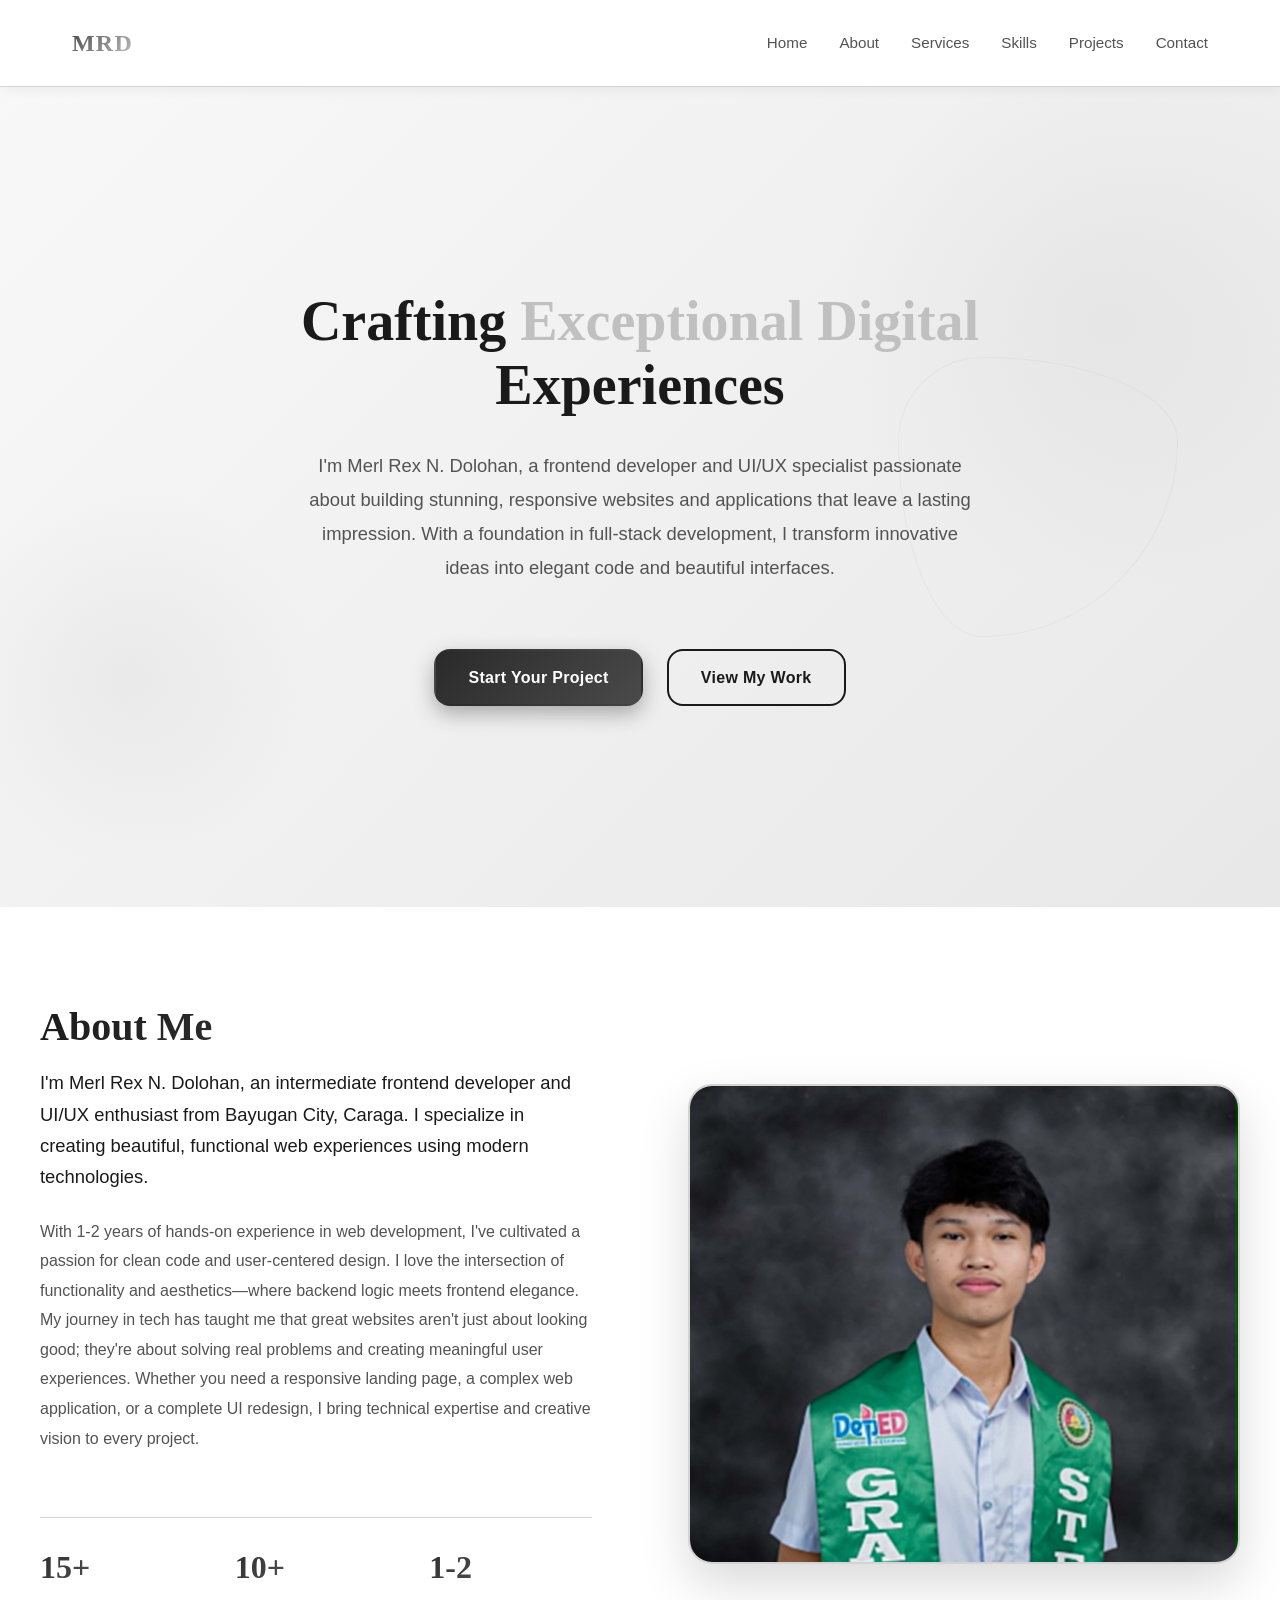
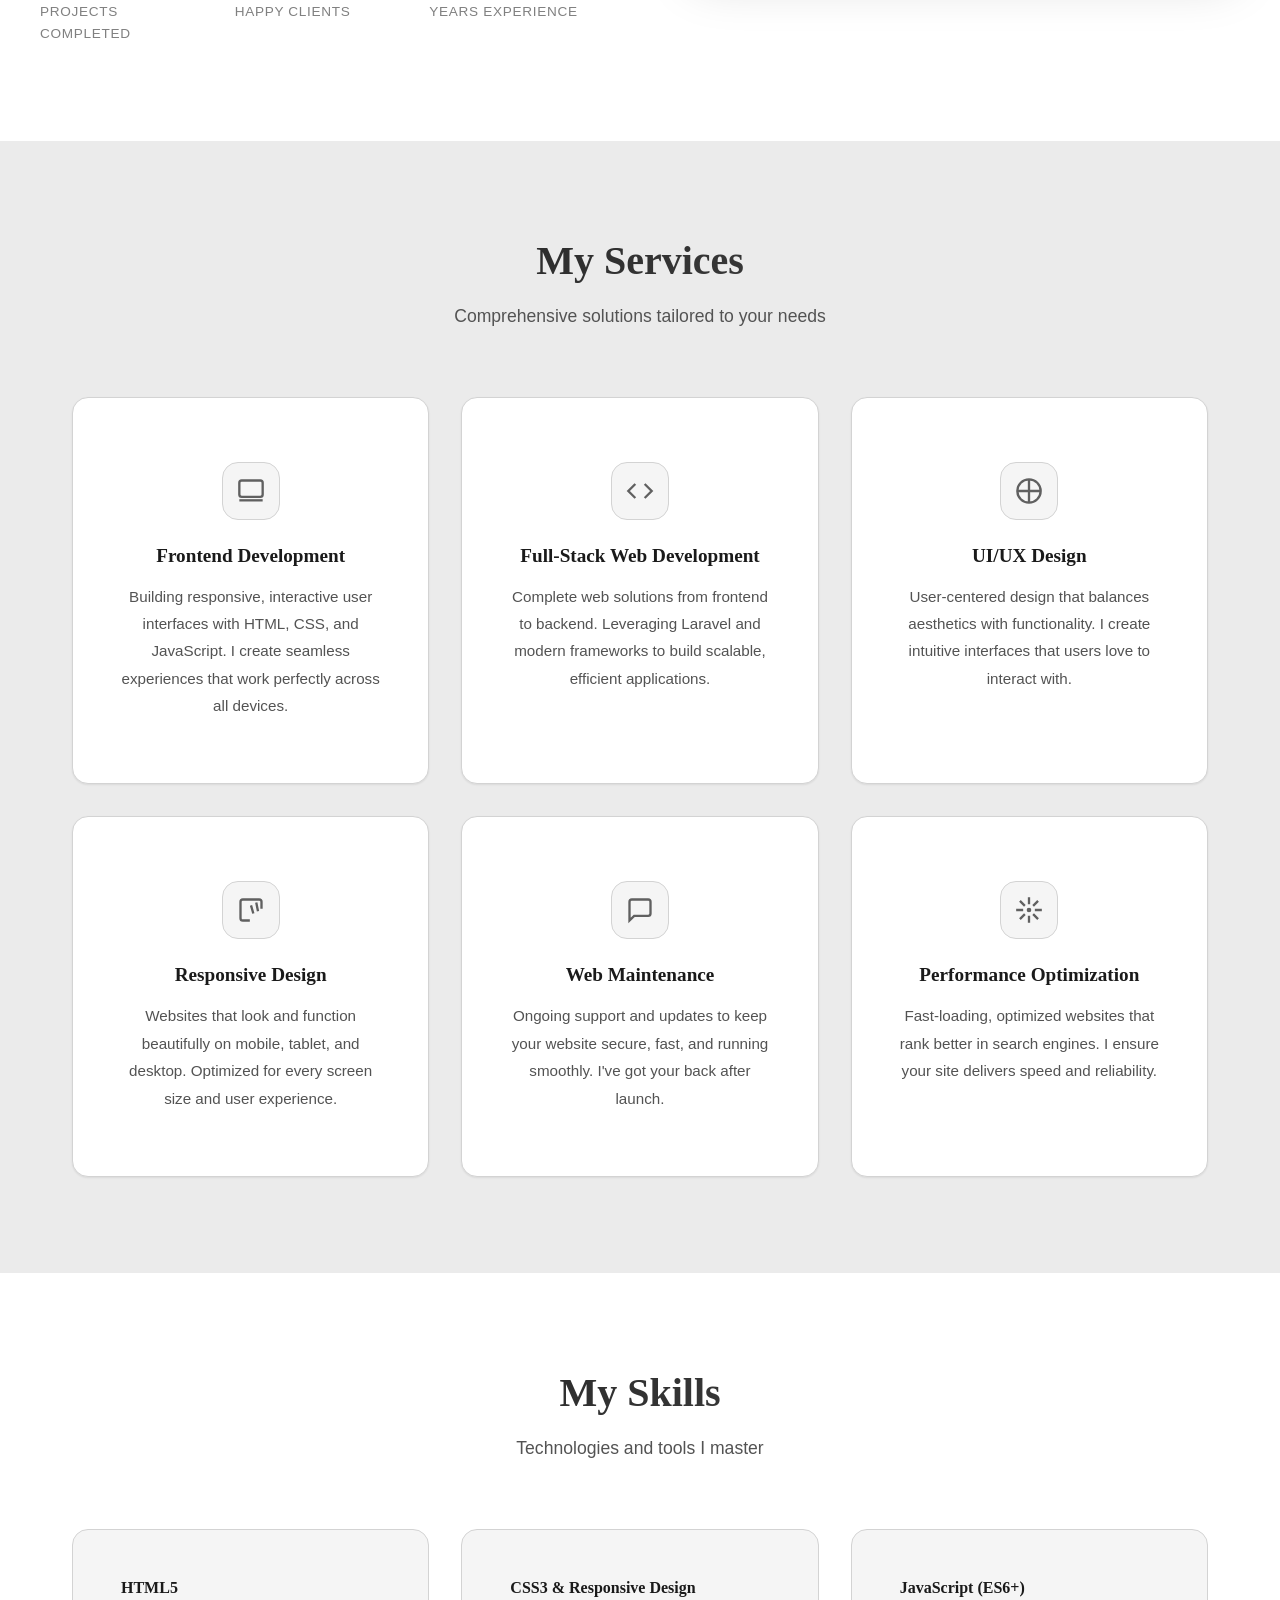
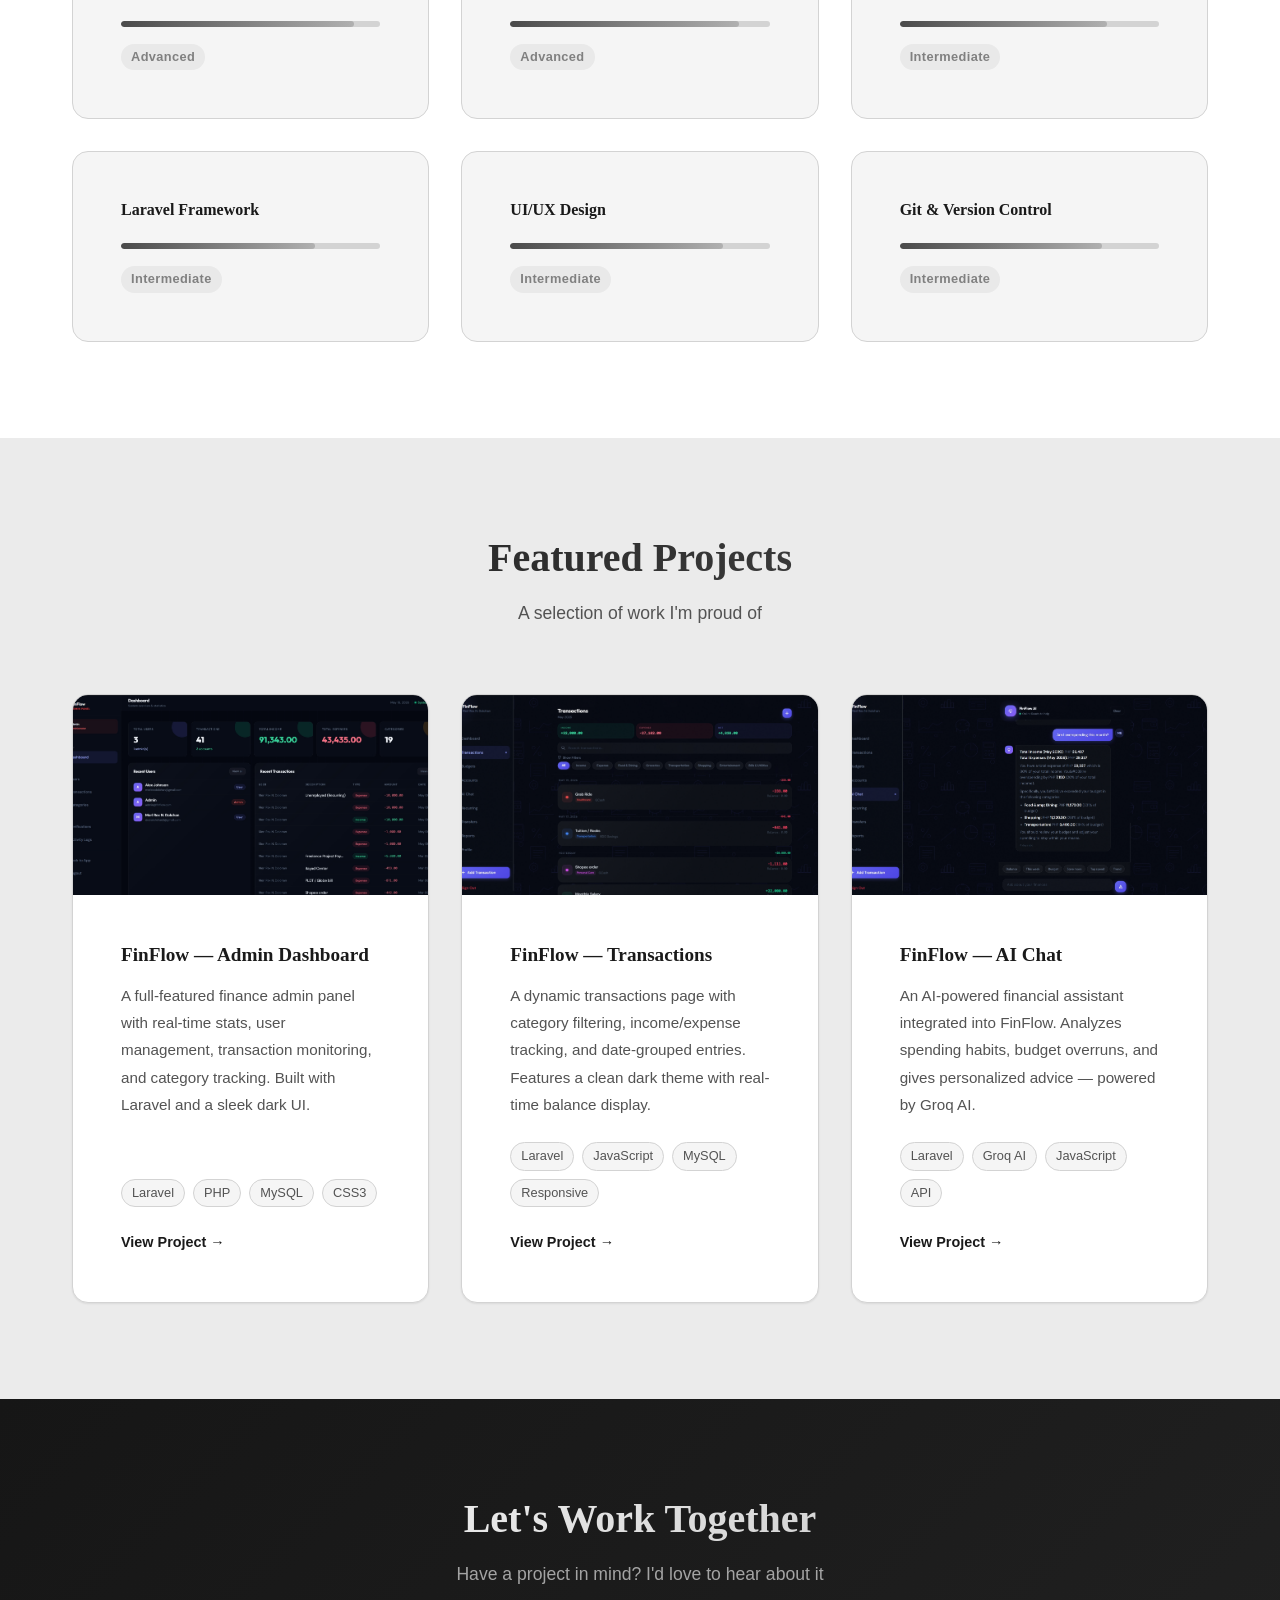
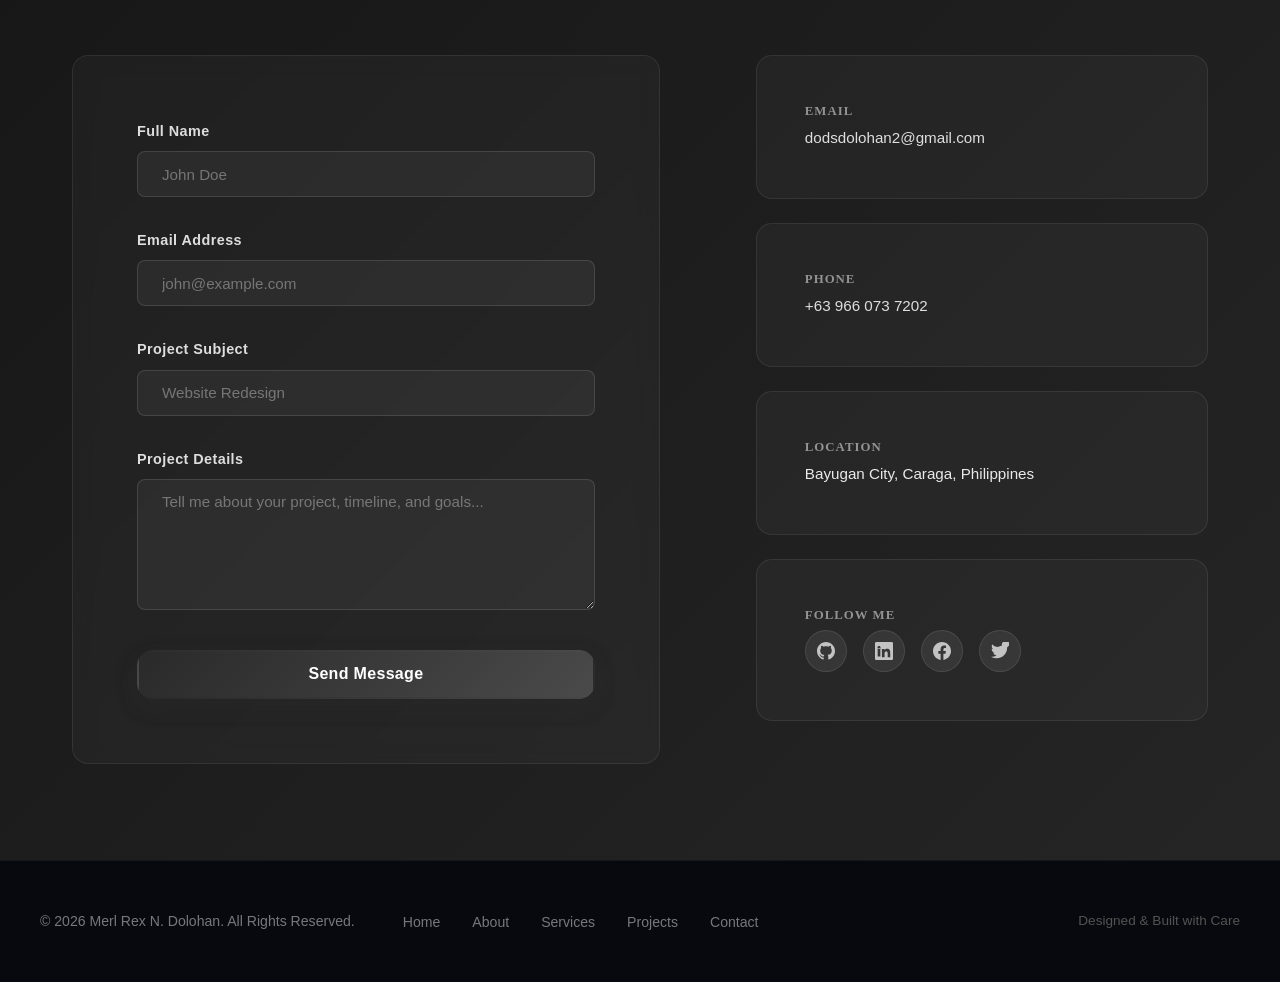
==== index.html @ 6f14b569 "Add files via upload" ====
<!DOCTYPE html>
<html lang="en">
<head>
    <meta charset="UTF-8">
    <meta name="viewport" content="width=device-width, initial-scale=1.0">
    <title>Merl Rex N. Dolohan | Frontend Developer & Web Specialist</title>
    <link rel="stylesheet" href="style.css">
</head>
<body>
    <!-- ========== HEADER / NAVIGATION ========== -->
    <header class="header">
        <nav class="navbar">
            <div class="nav-container">
                <div class="logo">
                    <span class="logo-mark">MRD</span>
                </div>
                <ul class="nav-links">
                    <li><a href="#home" class="nav-link">Home</a></li>
                    <li><a href="#about" class="nav-link">About</a></li>
                    <li><a href="#services" class="nav-link">Services</a></li>
                    <li><a href="#skills" class="nav-link">Skills</a></li>
                    <li><a href="#projects" class="nav-link">Projects</a></li>
                    <li><a href="#contact" class="nav-link">Contact</a></li>
                </ul>
            </div>
        </nav>
    </header>

    <main>
        <!-- ========== HERO SECTION ========== -->
        <section id="home" class="hero">
            <div class="hero-content">
                <h1 class="hero-title">
                    Crafting <span class="highlight">Exceptional Digital</span> Experiences
                </h1>
                <p class="hero-subtitle">
                    I'm Merl Rex N. Dolohan, a frontend developer and UI/UX specialist passionate about building stunning, responsive websites and applications that leave a lasting impression. With a foundation in full-stack development, I transform innovative ideas into elegant code and beautiful interfaces.
                </p>
                <div class="hero-actions">
                    <a href="#contact" class="btn btn-primary">Start Your Project</a>
                    <a href="#projects" class="btn btn-secondary">View My Work</a>
                </div>
            </div>
            <div class="hero-decoration"></div>
        </section>

        <!-- ========== ABOUT ME SECTION ========== -->
        <section id="about" class="about">
            <div class="about-container">
                <div class="about-text">
                    <h2 class="section-title">About Me</h2>
                    <p class="about-intro">
                        I'm Merl Rex N. Dolohan, an intermediate frontend developer and UI/UX enthusiast from Bayugan City, Caraga. I specialize in creating beautiful, functional web experiences using modern technologies.
                    </p>
                    <p class="about-description">
                        With 1-2 years of hands-on experience in web development, I've cultivated a passion for clean code and user-centered design. I love the intersection of functionality and aesthetics—where backend logic meets frontend elegance. My journey in tech has taught me that great websites aren't just about looking good; they're about solving real problems and creating meaningful user experiences. Whether you need a responsive landing page, a complex web application, or a complete UI redesign, I bring technical expertise and creative vision to every project.
                    </p>
                    <div class="about-highlights">
                        <div class="highlight-item">
                            <span class="highlight-number">15+</span>
                            <span class="highlight-label">Projects Completed</span>
                        </div>
                        <div class="highlight-item">
                            <span class="highlight-number">10+</span>
                            <span class="highlight-label">Happy Clients</span>
                        </div>
                        <div class="highlight-item">
                            <span class="highlight-number">1-2</span>
                            <span class="highlight-label">Years Experience</span>
                        </div>
                    </div>
                </div>
                <div class="about-image">
                    <img src="profile.jpg" alt="Merl Rex N. Dolohan - Frontend Developer" class="profile-photo" loading="lazy" decoding="async">
                </div>
            </div>
        </section>

        <!-- ========== SERVICES SECTION ========== -->
        <section id="services" class="services">
            <div class="section-container">
                <h2 class="section-title">My Services</h2>
                <p class="section-subtitle">Comprehensive solutions tailored to your needs</p>
                
                <div class="services-grid">
                    <article class="service-card">
                        <div class="service-icon">
                            <svg xmlns="http://www.w3.org/2000/svg" viewBox="0 0 24 24" fill="none" stroke="currentColor" stroke-width="2">
                                <rect x="2" y="3" width="20" height="14" rx="2" ry="2"></rect>
                                <line x1="2" y1="20" x2="22" y2="20"></line>
                            </svg>
                        </div>
                        <h3 class="service-title">Frontend Development</h3>
                        <p class="service-description">
                            Building responsive, interactive user interfaces with HTML, CSS, and JavaScript. I create seamless experiences that work perfectly across all devices.
                        </p>
                    </article>
                    <article class="service-card">
                        <div class="service-icon">
                            <svg xmlns="http://www.w3.org/2000/svg" viewBox="0 0 24 24" fill="none" stroke="currentColor" stroke-width="2">
                                <polyline points="16 18 22 12 16 6"></polyline>
                                <polyline points="8 6 2 12 8 18"></polyline>
                            </svg>
                        </div>
                        <h3 class="service-title">Full-Stack Web Development</h3>
                        <p class="service-description">
                            Complete web solutions from frontend to backend. Leveraging Laravel and modern frameworks to build scalable, efficient applications.
                        </p>
                    </article>
                    <article class="service-card">
                        <div class="service-icon">
                            <svg xmlns="http://www.w3.org/2000/svg" viewBox="0 0 24 24" fill="none" stroke="currentColor" stroke-width="2">
                                <path d="M12 2v20M2 12h20"></path>
                                <circle cx="12" cy="12" r="10"></circle>
                            </svg>
                        </div>
                        <h3 class="service-title">UI/UX Design</h3>
                        <p class="service-description">
                            User-centered design that balances aesthetics with functionality. I create intuitive interfaces that users love to interact with.
                        </p>
                    </article>
                    <article class="service-card">
                        <div class="service-icon">
                            <svg xmlns="http://www.w3.org/2000/svg" viewBox="0 0 24 24" fill="none" stroke="currentColor" stroke-width="2">
                                <path d="M11 21H5a2 2 0 0 1-2-2V5a2 2 0 0 1 2-2h14a2 2 0 0 1 2 2v6M18 13l-1.5-7.5M12 8l2 7"></path>
                            </svg>
                        </div>
                        <h3 class="service-title">Responsive Design</h3>
                        <p class="service-description">
                            Websites that look and function beautifully on mobile, tablet, and desktop. Optimized for every screen size and user experience.
                        </p>
                    </article>
                    <article class="service-card">
                        <div class="service-icon">
                            <svg xmlns="http://www.w3.org/2000/svg" viewBox="0 0 24 24" fill="none" stroke="currentColor" stroke-width="2">
                                <path d="M21 15a2 2 0 0 1-2 2H7l-4 4V5a2 2 0 0 1 2-2h14a2 2 0 0 1 2 2z"></path>
                            </svg>
                        </div>
                        <h3 class="service-title">Web Maintenance</h3>
                        <p class="service-description">
                            Ongoing support and updates to keep your website secure, fast, and running smoothly. I've got your back after launch.
                        </p>
                    </article>
                    <article class="service-card">
                        <div class="service-icon">
                            <svg xmlns="http://www.w3.org/2000/svg" viewBox="0 0 24 24" fill="none" stroke="currentColor" stroke-width="2">
                                <circle cx="12" cy="12" r="1"></circle>
                                <path d="M12 1v6M12 17v6M4.22 4.22l4.24 4.24M15.54 15.54l4.24 4.24M1 12h6M17 12h6M4.22 19.78l4.24-4.24M15.54 8.46l4.24-4.24"></path>
                            </svg>
                        </div>
                        <h3 class="service-title">Performance Optimization</h3>
                        <p class="service-description">
                            Fast-loading, optimized websites that rank better in search engines. I ensure your site delivers speed and reliability.
                        </p>
                    </article>
                </div>
            </div>
        </section>

        <!-- ========== SKILLS SECTION ========== -->
        <section id="skills" class="skills">
            <div class="section-container">
                <h2 class="section-title">My Skills</h2>
                <p class="section-subtitle">Technologies and tools I master</p>
                
                <div class="skills-grid">
                    <div class="skill-item">
                        <h3 class="skill-name">HTML5</h3>
                        <div class="skill-bar"><div class="skill-progress" style="width: 90%;"></div></div>
                        <span class="skill-level">Advanced</span>
                    </div>
                    <div class="skill-item">
                        <h3 class="skill-name">CSS3 & Responsive Design</h3>
                        <div class="skill-bar"><div class="skill-progress" style="width: 88%;"></div></div>
                        <span class="skill-level">Advanced</span>
                    </div>
                    <div class="skill-item">
                        <h3 class="skill-name">JavaScript (ES6+)</h3>
                        <div class="skill-bar"><div class="skill-progress" style="width: 80%;"></div></div>
                        <span class="skill-level">Intermediate</span>
                    </div>
                    <div class="skill-item">
                        <h3 class="skill-name">Laravel Framework</h3>
                        <div class="skill-bar"><div class="skill-progress" style="width: 75%;"></div></div>
                        <span class="skill-level">Intermediate</span>
                    </div>
                    <div class="skill-item">
                        <h3 class="skill-name">UI/UX Design</h3>
                        <div class="skill-bar"><div class="skill-progress" style="width: 82%;"></div></div>
                        <span class="skill-level">Intermediate</span>
                    </div>
                    <div class="skill-item">
                        <h3 class="skill-name">Git & Version Control</h3>
                        <div class="skill-bar"><div class="skill-progress" style="width: 78%;"></div></div>
                        <span class="skill-level">Intermediate</span>
                    </div>
                </div>
            </div>
        </section>

        <!-- ========== PROJECTS SECTION ========== -->
        <section id="projects" class="projects">
            <div class="section-container">
                <h2 class="section-title">Featured Projects</h2>
                <p class="section-subtitle">A selection of work I'm proud of</p>
                
                <div class="projects-grid">
                    <!-- Project 1 - FinFlow Admin Dashboard -->
                    <article class="project-card">
                        <div class="project-image">
                            <img src="admin.png" alt="FinFlow Admin Dashboard" class="project-screenshot">
                        </div>
                        <div class="project-content">
                            <h3 class="project-title">FinFlow — Admin Dashboard</h3>
                            <p class="project-description">
                                A full-featured finance admin panel with real-time stats, user management, transaction monitoring, and category tracking. Built with Laravel and a sleek dark UI.
                            </p>
                            <div class="project-tags">
                                <span class="project-tag">Laravel</span>
                                <span class="project-tag">PHP</span>
                                <span class="project-tag">MySQL</span>
                                <span class="project-tag">CSS3</span>
                            </div>
                            <a href="#" class="project-link">View Project →</a>
                        </div>
                    </article>

                    <!-- Project 2 - FinFlow Transactions -->
                    <article class="project-card">
                        <div class="project-image">
                            <img src="transaction.png" alt="FinFlow Transactions" class="project-screenshot">
                        </div>
                        <div class="project-content">
                            <h3 class="project-title">FinFlow — Transactions</h3>
                            <p class="project-description">
                                A dynamic transactions page with category filtering, income/expense tracking, and date-grouped entries. Features a clean dark theme with real-time balance display.
                            </p>
                            <div class="project-tags">
                                <span class="project-tag">Laravel</span>
                                <span class="project-tag">JavaScript</span>
                                <span class="project-tag">MySQL</span>
                                <span class="project-tag">Responsive</span>
                            </div>
                            <a href="#" class="project-link">View Project →</a>
                        </div>
                    </article>

                    <!-- Project 3 - FinFlow AI Chat -->
                    <article class="project-card">
                        <div class="project-image">
                            <img src="ai_chat.png" alt="FinFlow AI Chat" class="project-screenshot">
                        </div>
                        <div class="project-content">
                            <h3 class="project-title">FinFlow — AI Chat</h3>
                            <p class="project-description">
                                An AI-powered financial assistant integrated into FinFlow. Analyzes spending habits, budget overruns, and gives personalized advice — powered by Groq AI.
                            </p>
                            <div class="project-tags">
                                <span class="project-tag">Laravel</span>
                                <span class="project-tag">Groq AI</span>
                                <span class="project-tag">JavaScript</span>
                                <span class="project-tag">API</span>
                            </div>
                            <a href="#" class="project-link">View Project →</a>
                        </div>
                    </article>
                </div>
            </div>
        </section>

        <!-- ========== CONTACT SECTION ========== -->
        <section id="contact" class="contact">
            <div class="section-container">
                <h2 class="section-title">Let's Work Together</h2>
                <p class="section-subtitle">Have a project in mind? I'd love to hear about it</p>
                
                <div class="contact-content">
                    <div class="contact-form-wrapper">
                        <form class="contact-form" action="https://formspree.io/f/xlgzlvkr" method="POST">
                            <div class="form-group">
                                <label for="name" class="form-label">Full Name</label>
                                <input type="text" id="name" name="name" class="form-input" placeholder="John Doe" required>
                            </div>
                            <div class="form-group">
                                <label for="email" class="form-label">Email Address</label>
                                <input type="email" id="email" name="email" class="form-input" placeholder="john@example.com" required>
                            </div>
                            <div class="form-group">
                                <label for="subject" class="form-label">Project Subject</label>
                                <input type="text" id="subject" name="subject" class="form-input" placeholder="Website Redesign" required>
                            </div>
                            <div class="form-group">
                                <label for="message" class="form-label">Project Details</label>
                                <textarea id="message" name="message" class="form-textarea" rows="6" placeholder="Tell me about your project, timeline, and goals..." required></textarea>
                            </div>
                            <button type="submit" class="btn btn-primary btn-full">Send Message</button>
                        </form>
                    </div>

                    <div class="contact-info">
                        <div class="info-block">
                            <h3 class="info-title">Email</h3>
                            <p class="info-content"><a href="mailto:dodsdolohan2@gmail.com">dodsdolohan2@gmail.com</a></p>
                        </div>
                        <div class="info-block">
                            <h3 class="info-title">Phone</h3>
                            <p class="info-content"><a href="tel:+639660737202">+63 966 073 7202</a></p>
                        </div>
                        <div class="info-block">
                            <h3 class="info-title">Location</h3>
                            <p class="info-content">Bayugan City, Caraga, Philippines</p>
                        </div>
                        <div class="info-block social-links">
                            <h3 class="info-title">Follow Me</h3>
                            <div class="social-icons">
                                <a href="https://github.com/dods112" class="social-icon" aria-label="GitHub" target="_blank">
                                    <svg xmlns="http://www.w3.org/2000/svg" viewBox="0 0 24 24" fill="currentColor">
                                        <path d="M12 0c-6.626 0-12 5.373-12 12 0 5.302 3.438 9.8 8.207 11.387.599.111.793-.261.793-.577v-2.234c-3.338.726-4.033-1.416-4.033-1.416-.546-1.387-1.333-1.756-1.333-1.756-1.089-.745.083-.729.083-.729 1.205.084 1.839 1.237 1.839 1.237 1.07 1.834 2.807 1.304 3.492.997.107-.775.418-1.305.762-1.604-2.665-.305-5.467-1.334-5.467-5.931 0-1.311.469-2.381 1.236-3.221-.124-.303-.535-1.524.117-3.176 0 0 1.008-.322 3.301 1.23.957-.266 1.983-.399 3.003-.404 1.02.005 2.047.138 3.006.404 2.291-1.552 3.297-1.23 3.297-1.23.653 1.653.242 2.874.118 3.176.77.84 1.235 1.911 1.235 3.221 0 4.609-2.807 5.624-5.479 5.921.43.372.823 1.102.823 2.222v3.293c0 .319.192.694.801.576 4.765-1.589 8.199-6.086 8.199-11.386 0-6.627-5.373-12-12-12z"/>
                                    </svg>
                                </a>
                                <a href="https://www.linkedin.com/in/dods-dolohan2-972303411/" class="social-icon" aria-label="LinkedIn" target="_blank">
                                    <svg xmlns="http://www.w3.org/2000/svg" viewBox="0 0 24 24" fill="currentColor">
                                        <path d="M20.447 20.452h-3.554v-5.569c0-1.328-.475-2.236-1.986-2.236-1.081 0-1.722.722-2.004 1.418-.103.249-.129.597-.129.946v5.441h-3.554v-11h3.414v1.561h.046c.477-.9 1.637-1.85 3.37-1.85 3.601 0 4.267 2.37 4.267 5.455v6.286zM5.337 9.433c-1.144 0-2.063-.931-2.063-2.065 0-1.138.92-2.063 2.063-2.063 1.14 0 2.064.925 2.064 2.063 0 1.134-.924 2.065-2.064 2.065zm1.782 10.019H3.555V8.455h3.564v11zM22.225 0H1.771C.792 0 0 .774 0 1.729v20.542C0 23.227.792 24 1.771 24h20.451C23.2 24 24 23.227 24 22.271V1.729C24 .774 23.2 0 22.225 0z"/>
                                    </svg>
                                </a>
                                <a href="https://www.facebook.com/rexdoss.31" class="social-icon" aria-label="Facebook" target="_blank">
                                    <svg xmlns="http://www.w3.org/2000/svg" viewBox="0 0 24 24" fill="currentColor">
                                        <path d="M24 12.073c0-6.627-5.373-12-12-12s-12 5.373-12 12c0 5.99 4.388 10.954 10.125 11.854v-8.385H7.078v-3.47h3.047V9.43c0-3.007 1.792-4.669 4.533-4.669 1.312 0 2.686.235 2.686.235v2.953H15.83c-1.491 0-1.956.925-1.956 1.874v2.25h3.328l-.532 3.47h-2.796v8.385C19.612 23.027 24 18.062 24 12.073z"/>
                                    </svg>
                                </a>
                                <a href="https://x.com/dusss__" class="social-icon" aria-label="Twitter" target="_blank">
                                    <svg xmlns="http://www.w3.org/2000/svg" viewBox="0 0 24 24" fill="currentColor">
                                        <path d="M23.953 4.57a10 10 0 002.856-3.515 10 10 0 01-2.836.775 4.958 4.958 0 002.165-2.724c-.951.555-2.005.959-3.127 1.184a4.92 4.92 0 00-8.384 4.482C7.69 8.095 4.067 6.13 1.64 3.162a4.822 4.822 0 00-.666 2.475c0 1.71.87 3.213 2.188 4.096a4.904 4.904 0 01-2.228-.616v.06a4.923 4.923 0 003.946 4.827 4.996 4.996 0 01-2.212.085 4.936 4.936 0 004.604 3.417 9.867 9.867 0 01-6.102 2.105c-.39 0-.779-.023-1.17-.067a13.995 13.995 0 007.557 2.209c9.053 0 13.998-7.496 13.998-13.985 0-.21 0-.42-.015-.63A9.935 9.935 0 0024 4.59z"/>
                                    </svg>
                                </a>
                            </div>
                        </div>
                    </div>
                </div>
            </div>
        </section>
    </main>

    <!-- ========== FOOTER ========== -->
    <footer class="footer">
        <div class="footer-container">
            <div class="footer-content">
                <p class="copyright">© 2026 Merl Rex N. Dolohan. All Rights Reserved.</p>
                <nav class="footer-nav">
                    <ul class="footer-links">
                        <li><a href="#home">Home</a></li>
                        <li><a href="#about">About</a></li>
                        <li><a href="#services">Services</a></li>
                        <li><a href="#projects">Projects</a></li>
                        <li><a href="#contact">Contact</a></li>
                    </ul>
                </nav>
            </div>
            <div class="footer-credit">
                <p>Designed & Built with Care</p>
            </div>
        </div>
    </footer>
</body>
</html>
---- style.css ----
/* ========================================
   FREELANCER PORTFOLIO - PROFESSIONAL DESIGN
   A premium, elegant portfolio website
   ======================================== */

/* ========== CSS VARIABLES - Design System ========== */
:root {
    --primary-dark: #0a0e27;
    --primary-light: #ffffff;
    --secondary-color: #e8e8e8;
    --accent-color: #c0c0c0;
    --accent-warm: #a9a9a9;
    --text-primary: #1a1a1a;
    --text-secondary: #535353;
    --text-muted: #808080;
    --border-color: #d3d3d3;
    --bg-light: #f5f5f5;
    --bg-lighter: #ebebeb;
    --surface: #ffffff;
    --shadow-sm: 0 1px 2px rgba(0,0,0,0.08);
    --shadow-md: 0 4px 12px rgba(0,0,0,0.1);
    --shadow-lg: 0 10px 30px rgba(0,0,0,0.13);
    --shadow-xl: 0 20px 50px rgba(0,0,0,0.18);

    --font-display: 'Georgia', serif;
    --font-body: -apple-system, BlinkMacSystemFont, 'Segoe UI', Roboto, 'Helvetica Neue', Arial, sans-serif;

    --spacing-xs: 0.5rem;
    --spacing-sm: 1rem;
    --spacing-md: 1.5rem;
    --spacing-lg: 2rem;
    --spacing-xl: 3rem;
    --spacing-2xl: 4rem;
    --spacing-3xl: 6rem;

    --transition-fast: 200ms ease-out;
    --transition-base: 300ms ease-out;
    --transition-slow: 500ms ease-out;

    --radius-sm: 0.375rem;
    --radius-md: 0.5rem;
    --radius-lg: 1rem;
    --radius-xl: 1.5rem;
}

/* ========== RESET & BASE ========== */
* {
    margin: 0;
    padding: 0;
    box-sizing: border-box;
}

html {
    scroll-behavior: smooth;
    scroll-padding-top: 80px;
}

body {
    font-family: var(--font-body);
    color: var(--text-primary);
    background-color: var(--primary-light);
    line-height: 1.6;
    font-size: 16px;
    overflow-x: hidden;
}

/* ========== TYPOGRAPHY ========== */
h1, h2, h3, h4, h5, h6 {
    font-family: var(--font-display);
    font-weight: 700;
    line-height: 1.2;
    color: var(--text-primary);
}

.section-title {
    font-size: 2.5rem;
    font-weight: 700;
    margin-bottom: var(--spacing-sm);
    background: linear-gradient(135deg, #1a1a1a 0%, #4a4a4a 100%);
    -webkit-background-clip: text;
    -webkit-text-fill-color: transparent;
    background-clip: text;
    /* FIX: center alignment */
    text-align: center;
}

.section-subtitle {
    font-size: 1.1rem;
    color: var(--text-secondary);
    margin-bottom: var(--spacing-2xl);
    max-width: 600px;
    /* FIX: center subtitle under title */
    text-align: center;
    margin-left: auto;
    margin-right: auto;
}

p {
    color: var(--text-secondary);
    line-height: 1.8;
}

a {
    color: var(--secondary-color);
    text-decoration: none;
    transition: color var(--transition-fast);
}

a:hover {
    color: var(--accent-color);
}

/* ========== UTILITIES ========== */
.section-container {
    max-width: 1200px;
    margin: 0 auto;
    padding: 0 var(--spacing-lg);
}

.highlight {
    color: #c0c0c0;
    font-weight: 700;
}

/* ========== BUTTONS ========== */
.btn {
    display: inline-block;
    padding: 0.85rem var(--spacing-lg);
    border-radius: var(--radius-lg);
    font-weight: 600;
    font-size: 1rem;
    border: 2px solid transparent;
    cursor: pointer;
    transition: all var(--transition-base);
    text-align: center;
    letter-spacing: 0.02em;
}

.btn-primary {
    background: linear-gradient(135deg, #2a2a2a, #4a4a4a);
    color: white;
    box-shadow: 0 8px 20px rgba(42,42,42,0.35);
}

.btn-primary:hover {
    transform: translateY(-3px);
    box-shadow: 0 14px 32px rgba(42,42,42,0.45);
    background: linear-gradient(135deg, #1a1a1a, #3a3a3a);
    color: white;
}

.btn-secondary {
    background: transparent;
    color: var(--text-primary);
    border-color: var(--text-primary);
}

.btn-secondary:hover {
    background: var(--text-primary);
    color: white;
    border-color: var(--text-primary);
}

.btn-full {
    width: 100%;
}

/* ========== HEADER & NAVIGATION ========== */
.header {
    position: sticky;
    top: 0;
    z-index: 1000;
    background: rgba(255,255,255,0.96);
    backdrop-filter: blur(12px);
    -webkit-backdrop-filter: blur(12px);
    border-bottom: 1px solid var(--border-color);
    box-shadow: 0 2px 12px rgba(0,0,0,0.06);
}

.navbar {
    padding: var(--spacing-md) 0;
}

.nav-container {
    max-width: 1200px;
    margin: 0 auto;
    padding: 0 var(--spacing-lg);
    display: flex;
    justify-content: space-between;
    align-items: center;
}

.logo {
    font-size: 1.5rem;
    font-weight: 700;
    color: var(--text-primary);
}

.logo-mark {
    background: linear-gradient(135deg, #4a4a4a, #c0c0c0);
    -webkit-background-clip: text;
    -webkit-text-fill-color: transparent;
    background-clip: text;
    font-family: var(--font-display);
    letter-spacing: 0.05em;
}

.nav-links {
    display: flex;
    gap: var(--spacing-lg);
    list-style: none;
}

.nav-link {
    color: var(--text-secondary);
    font-weight: 500;
    font-size: 0.95rem;
    position: relative;
    transition: color var(--transition-fast);
    padding-bottom: 2px;
}

.nav-link::after {
    content: '';
    position: absolute;
    bottom: -2px;
    left: 0;
    width: 0;
    height: 2px;
    background: linear-gradient(90deg, #4a4a4a, #c0c0c0);
    transition: width var(--transition-base);
    border-radius: 2px;
}

.nav-link:hover {
    color: var(--text-primary);
}

.nav-link:hover::after {
    width: 100%;
}

/* ========== HERO SECTION ========== */
.hero {
    position: relative;
    min-height: calc(100vh - 80px);
    display: flex;
    align-items: center;
    justify-content: center;
    padding: var(--spacing-3xl) var(--spacing-lg);
    background: linear-gradient(135deg, #f8f8f8 0%, #e8e8e8 100%);
    overflow: hidden;
}

.hero::before {
    content: '';
    position: absolute;
    top: -5%;
    right: -8%;
    width: 550px;
    height: 550px;
    background: radial-gradient(circle, rgba(192,192,192,0.18) 0%, transparent 70%);
    border-radius: 50%;
    animation: float 7s ease-in-out infinite;
}

.hero::after {
    content: '';
    position: absolute;
    bottom: 5%;
    left: -5%;
    width: 380px;
    height: 380px;
    background: radial-gradient(circle, rgba(169,169,169,0.12) 0%, transparent 70%);
    border-radius: 50%;
    animation: float 9s ease-in-out infinite reverse;
}

@keyframes float {
    0%, 100% { transform: translateY(0px); }
    50% { transform: translateY(28px); }
}

.hero-content {
    position: relative;
    z-index: 10;
    max-width: 760px;
    text-align: center;
    animation: slideUp 0.9s ease-out forwards;
}

@keyframes slideUp {
    from { opacity: 0; transform: translateY(28px); }
    to   { opacity: 1; transform: translateY(0); }
}

.hero-title {
    font-size: 3.5rem;
    font-weight: 700;
    margin-bottom: var(--spacing-lg);
    line-height: 1.15;
    color: var(--text-primary);
}

.hero-subtitle {
    font-size: 1.15rem;
    color: var(--text-secondary);
    margin-bottom: var(--spacing-2xl);
    line-height: 1.85;
    max-width: 680px;
    margin-left: auto;
    margin-right: auto;
}

.hero-actions {
    display: flex;
    gap: var(--spacing-md);
    justify-content: center;
    flex-wrap: wrap;
}

.hero-decoration {
    position: absolute;
    width: 280px;
    height: 280px;
    top: 50%;
    right: 8%;
    transform: translateY(-50%);
    border: 1.5px solid rgba(192,192,192,0.2);
    border-radius: 30% 70% 70% 30% / 30% 30% 70% 70%;
    animation: morph 9s ease-in-out infinite;
    pointer-events: none;
}

@keyframes morph {
    0%, 100% { border-radius: 30% 70% 70% 30% / 30% 30% 70% 70%; }
    50%       { border-radius: 70% 30% 30% 70% / 70% 70% 30% 30%; }
}

/* ========== ABOUT SECTION ========== */
.about {
    padding: var(--spacing-3xl) var(--spacing-lg);
    background: var(--primary-light);
}

.about-container {
    max-width: 1200px;
    margin: 0 auto;
    display: grid;
    grid-template-columns: 1fr 1fr;
    gap: var(--spacing-3xl);
    align-items: center;
}

/* FIX: about section title stays left-aligned */
.about-text .section-title,
.about-text .section-subtitle {
    text-align: left;
    margin-left: 0;
    margin-right: 0;
}

.about-intro {
    font-size: 1.15rem;
    color: var(--text-primary);
    font-weight: 500;
    margin-bottom: var(--spacing-md);
    line-height: 1.7;
}

.about-description {
    margin-bottom: var(--spacing-2xl);
    color: var(--text-secondary);
    line-height: 1.85;
}

.about-highlights {
    display: grid;
    grid-template-columns: repeat(3, 1fr);
    gap: var(--spacing-lg);
    padding-top: var(--spacing-md);
    border-top: 1px solid var(--border-color);
}

.highlight-item {
    display: flex;
    flex-direction: column;
    gap: var(--spacing-xs);
}

.highlight-number {
    font-size: 2rem;
    font-weight: 700;
    background: linear-gradient(135deg, #2a2a2a, #808080);
    -webkit-background-clip: text;
    -webkit-text-fill-color: transparent;
    background-clip: text;
    font-family: var(--font-display);
}

.highlight-label {
    font-size: 0.85rem;
    color: var(--text-muted);
    font-weight: 500;
    text-transform: uppercase;
    letter-spacing: 0.05em;
}

/* FIX: about image — use fixed height with overflow hidden for clean crop */
.about-image {
    position: relative;
    height: 480px;
    border-radius: var(--radius-xl);
    overflow: hidden;
    box-shadow: 0 20px 50px rgba(0,0,0,0.15);
    border: 2px solid var(--border-color);
}

.profile-photo {
    width: 100%;
    height: 100%;
    object-fit: cover;
    object-position: center top;
    display: block;
    transition: transform 0.5s ease;
}

.about-image:hover .profile-photo {
    transform: scale(1.04);
}

/* ========== SERVICES SECTION ========== */
.services {
    padding: var(--spacing-3xl) var(--spacing-lg);
    background: var(--bg-lighter);
}

.services-grid {
    display: grid;
    grid-template-columns: repeat(auto-fit, minmax(300px, 1fr));
    gap: var(--spacing-lg);
    margin-top: var(--spacing-sm);
}

.service-card {
    background: var(--surface);
    padding: var(--spacing-2xl) var(--spacing-xl);
    border-radius: var(--radius-lg);
    border: 1px solid var(--border-color);
    transition: all var(--transition-base);
    text-align: center;
    box-shadow: var(--shadow-sm);
    position: relative;
    overflow: hidden;
}

.service-card::before {
    content: '';
    position: absolute;
    top: 0; left: 0; right: 0;
    height: 3px;
    background: linear-gradient(90deg, #2a2a2a, #c0c0c0);
    transform: scaleX(0);
    transform-origin: left;
    transition: transform var(--transition-base);
}

.service-card:hover {
    transform: translateY(-6px);
    box-shadow: var(--shadow-lg);
    border-color: #c0c0c0;
}

.service-card:hover::before {
    transform: scaleX(1);
}

.service-icon {
    width: 58px;
    height: 58px;
    background: var(--bg-light);
    border-radius: var(--radius-lg);
    display: flex;
    align-items: center;
    justify-content: center;
    margin: 0 auto var(--spacing-md);
    color: #606060;
    border: 1px solid var(--border-color);
    transition: all var(--transition-base);
}

.service-card:hover .service-icon {
    background: var(--text-primary);
    color: white;
    border-color: var(--text-primary);
    transform: scale(1.08);
}

.service-icon svg {
    width: 28px;
    height: 28px;
}

.service-title {
    font-size: 1.2rem;
    margin-bottom: var(--spacing-sm);
    color: var(--text-primary);
}

.service-description {
    color: var(--text-secondary);
    line-height: 1.8;
    font-size: 0.95rem;
}

/* ========== SKILLS SECTION ========== */
.skills {
    padding: var(--spacing-3xl) var(--spacing-lg);
    background: var(--primary-light);
}

.skills-grid {
    display: grid;
    grid-template-columns: repeat(auto-fit, minmax(280px, 1fr));
    gap: var(--spacing-lg);
}

.skill-item {
    background: var(--bg-light);
    padding: var(--spacing-xl);
    border-radius: var(--radius-lg);
    border: 1px solid var(--border-color);
    transition: all var(--transition-base);
}

.skill-item:hover {
    border-color: #b0b0b0;
    box-shadow: var(--shadow-md);
    transform: translateY(-3px);
    background: white;
}

.skill-name {
    font-size: 1rem;
    margin-bottom: var(--spacing-md);
    font-weight: 600;
    color: var(--text-primary);
    display: flex;
    justify-content: space-between;
    align-items: center;
}

.skill-bar {
    width: 100%;
    height: 6px;
    background: var(--border-color);
    border-radius: 10px;
    overflow: hidden;
    margin-bottom: var(--spacing-sm);
}

.skill-progress {
    height: 100%;
    background: linear-gradient(90deg, #4a4a4a, #b0b0b0);
    border-radius: 10px;
    animation: expandWidth 1.2s cubic-bezier(0.34, 1.56, 0.64, 1) forwards;
}

@keyframes expandWidth {
    from { width: 0 !important; }
}

.skill-level {
    display: inline-block;
    font-size: 0.8rem;
    color: var(--text-muted);
    font-weight: 600;
    background: rgba(0,0,0,0.05);
    padding: 3px 10px;
    border-radius: 20px;
    letter-spacing: 0.03em;
}

/* ========== PROJECTS SECTION ========== */
.projects {
    padding: var(--spacing-3xl) var(--spacing-lg);
    background: var(--bg-lighter);
}

.projects-grid {
    display: grid;
    grid-template-columns: repeat(auto-fit, minmax(320px, 1fr));
    gap: var(--spacing-lg);
    /* FIX: align-items stretch so all cards same height */
    align-items: stretch;
}

.project-card {
    background: var(--surface);
    border-radius: var(--radius-lg);
    border: 1px solid var(--border-color);
    overflow: hidden;
    box-shadow: var(--shadow-sm);
    transition: all var(--transition-base);
    display: flex;
    flex-direction: column;
}

.project-card:hover {
    transform: translateY(-8px);
    box-shadow: var(--shadow-xl);
    border-color: #b8b8b8;
}

/* FIX: fixed height image area with overflow hidden for clean zoom effect */
.project-image {
    width: 100%;
    height: 200px;
    overflow: hidden;
    background: var(--bg-light);
    flex-shrink: 0;
}

.project-screenshot {
    width: 100%;
    height: 100%;
    object-fit: cover;
    object-position: top;
    display: block;
    transition: transform 0.5s ease;
}

.project-card:hover .project-screenshot {
    transform: scale(1.06);
}

/* legacy placeholder support */
.project-image-placeholder {
    width: 100%;
    height: 100%;
    display: flex;
    align-items: center;
    justify-content: center;
}

.project-image-placeholder svg {
    width: 100%;
    height: 100%;
    object-fit: cover;
}

.project-content {
    padding: var(--spacing-xl);
    display: flex;
    flex-direction: column;
    flex: 1;
}

.project-title {
    font-size: 1.2rem;
    margin-bottom: var(--spacing-sm);
    color: var(--text-primary);
}

.project-description {
    color: var(--text-secondary);
    margin-bottom: var(--spacing-md);
    flex: 1;
    line-height: 1.8;
    font-size: 0.95rem;
}

.project-tags {
    display: flex;
    flex-wrap: wrap;
    gap: 0.5rem;
    margin-bottom: var(--spacing-md);
}

.project-tag {
    display: inline-block;
    background: var(--bg-light);
    color: var(--text-secondary);
    padding: 3px 10px;
    border-radius: 20px;
    font-size: 0.8rem;
    font-weight: 500;
    border: 1px solid var(--border-color);
}

.project-link {
    color: var(--text-primary);
    font-weight: 600;
    font-size: 0.9rem;
    display: inline-flex;
    align-items: center;
    gap: 6px;
    transition: all var(--transition-base);
    margin-top: auto;
}

.project-link:hover {
    gap: 10px;
    color: #555;
}

/* ========== CONTACT SECTION ========== */
.contact {
    padding: var(--spacing-3xl) var(--spacing-lg);
    background: linear-gradient(135deg, #161616 0%, #252525 100%);
    color: var(--primary-light);
}

.contact .section-title {
    background: linear-gradient(135deg, #ffffff, #c0c0c0);
    -webkit-background-clip: text;
    -webkit-text-fill-color: transparent;
    background-clip: text;
}

.contact .section-subtitle {
    color: rgba(255,255,255,0.6);
}

.contact-content {
    display: grid;
    grid-template-columns: 1.3fr 1fr;
    gap: var(--spacing-3xl);
    max-width: 1200px;
    margin: 0 auto;
}

.contact-form {
    background: rgba(255,255,255,0.03);
    backdrop-filter: blur(10px);
    padding: var(--spacing-2xl);
    border-radius: var(--radius-lg);
    border: 1px solid rgba(255,255,255,0.08);
}

.form-group {
    margin-bottom: var(--spacing-lg);
}

.form-label {
    display: block;
    margin-bottom: 0.5rem;
    font-weight: 600;
    font-size: 0.9rem;
    color: rgba(255,255,255,0.85);
    letter-spacing: 0.03em;
}

.form-input,
.form-textarea {
    width: 100%;
    padding: 0.85rem var(--spacing-md);
    background: rgba(255,255,255,0.05);
    border: 1px solid rgba(255,255,255,0.12);
    border-radius: var(--radius-md);
    color: var(--primary-light);
    font-family: var(--font-body);
    font-size: 0.95rem;
    transition: all var(--transition-base);
}

.form-input::placeholder,
.form-textarea::placeholder {
    color: rgba(255,255,255,0.35);
}

.form-input:focus,
.form-textarea:focus {
    outline: none;
    background: rgba(255,255,255,0.08);
    border-color: rgba(255,255,255,0.3);
    box-shadow: 0 0 0 3px rgba(255,255,255,0.05);
}

.form-textarea {
    resize: vertical;
    min-height: 130px;
}

/* ========== CONTACT INFO ========== */
.contact-info {
    display: flex;
    flex-direction: column;
    gap: var(--spacing-md);
}

.info-block {
    background: rgba(255,255,255,0.03);
    padding: var(--spacing-xl);
    border-radius: var(--radius-lg);
    border: 1px solid rgba(255,255,255,0.08);
    transition: all var(--transition-base);
}

.info-block:hover {
    background: rgba(255,255,255,0.06);
    border-color: rgba(192,192,192,0.3);
    transform: translateX(4px);
}

.info-title {
    font-size: 0.8rem;
    margin-bottom: 0.4rem;
    color: rgba(255,255,255,0.5);
    font-weight: 600;
    text-transform: uppercase;
    letter-spacing: 0.08em;
}

.info-content {
    color: rgba(255,255,255,0.9);
    line-height: 1.6;
    font-size: 0.95rem;
}

.info-content a {
    color: rgba(255,255,255,0.85);
    transition: color var(--transition-fast);
}

.info-content a:hover {
    color: #ffffff;
}

/* ========== SOCIAL ICONS ========== */
.social-icons {
    display: flex;
    gap: var(--spacing-sm);
    flex-wrap: wrap;
}

.social-icon {
    display: inline-flex;
    align-items: center;
    justify-content: center;
    width: 42px;
    height: 42px;
    background: rgba(255,255,255,0.07);
    border-radius: 50%;
    color: rgba(255,255,255,0.7);
    border: 1px solid rgba(255,255,255,0.1);
    transition: all var(--transition-base);
}

.social-icon:hover {
    background: white;
    color: #1a1a1a;
    border-color: white;
    transform: translateY(-3px);
    box-shadow: 0 6px 20px rgba(0,0,0,0.3);
}

.social-icon svg {
    width: 18px;
    height: 18px;
}

/* ========== FOOTER ========== */
.footer {
    background: #07090f;
    color: rgba(255,255,255,0.6);
    padding: var(--spacing-xl) var(--spacing-lg);
    border-top: 1px solid rgba(255,255,255,0.06);
}

.footer-container {
    max-width: 1200px;
    margin: 0 auto;
    display: flex;
    justify-content: space-between;
    align-items: center;
    gap: var(--spacing-lg);
    flex-wrap: wrap;
}

.footer-content {
    display: flex;
    align-items: center;
    gap: var(--spacing-xl);
    flex-wrap: wrap;
}

.copyright {
    font-size: 0.88rem;
    color: rgba(255,255,255,0.45);
}

.footer-links {
    display: flex;
    gap: var(--spacing-lg);
    list-style: none;
}

.footer-links a {
    color: rgba(255,255,255,0.45);
    font-size: 0.88rem;
    font-weight: 500;
    transition: color var(--transition-fast);
}

.footer-links a:hover {
    color: rgba(255,255,255,0.85);
}

.footer-credit {
    font-size: 0.85rem;
    color: rgba(255,255,255,0.3);
}

/* ========== RESPONSIVE DESIGN ========== */
@media (max-width: 1024px) {
    .hero-title { font-size: 3rem; }
    .about-image { height: 420px; }
}

@media (max-width: 768px) {
    :root { font-size: 15px; }

    .nav-links {
        gap: var(--spacing-sm);
        font-size: 0.85rem;
    }

    .hero {
        min-height: auto;
        padding: var(--spacing-2xl) var(--spacing-lg);
    }

    .hero-title { font-size: 2.2rem; }
    .hero-subtitle { font-size: 1rem; }

    .hero::before,
    .hero::after,
    .hero-decoration { display: none; }

    .hero-actions { flex-direction: column; align-items: center; }

    .about-container {
        grid-template-columns: 1fr;
        gap: var(--spacing-2xl);
    }

    .about-text .section-title,
    .about-text .section-subtitle {
        text-align: center;
        margin-left: auto;
        margin-right: auto;
    }

    .about-image { height: 320px; }
    .about-highlights { grid-template-columns: repeat(3,1fr); }

    .section-title { font-size: 2rem; }

    .services-grid,
    .skills-grid,
    .projects-grid { grid-template-columns: 1fr; }

    .contact-content {
        grid-template-columns: 1fr;
        gap: var(--spacing-2xl);
    }

    .footer-container { flex-direction: column; text-align: center; }
    .footer-content { flex-direction: column; gap: var(--spacing-md); }
    .footer-links { justify-content: center; }
}

@media (max-width: 480px) {
    :root { font-size: 14px; }

    .hero-title { font-size: 1.9rem; }

    /* FIX: hide nav links on very small screens to avoid overflow */
    .nav-links {
        gap: 0.75rem;
        font-size: 0.78rem;
    }

    .section-title { font-size: 1.7rem; }

    .service-card,
    .skill-item,
    .info-block { padding: var(--spacing-md); }

    .contact-form { padding: var(--spacing-lg); }

    .social-icons { justify-content: center; }

    .about-highlights { grid-template-columns: 1fr; gap: var(--spacing-md); }
}

/* ========== PRINT STYLES ========== */
@media print {
    .header, .footer { display: none; }
    body { background: white; }
    .btn, .project-link { border: 1px solid #000; }
}
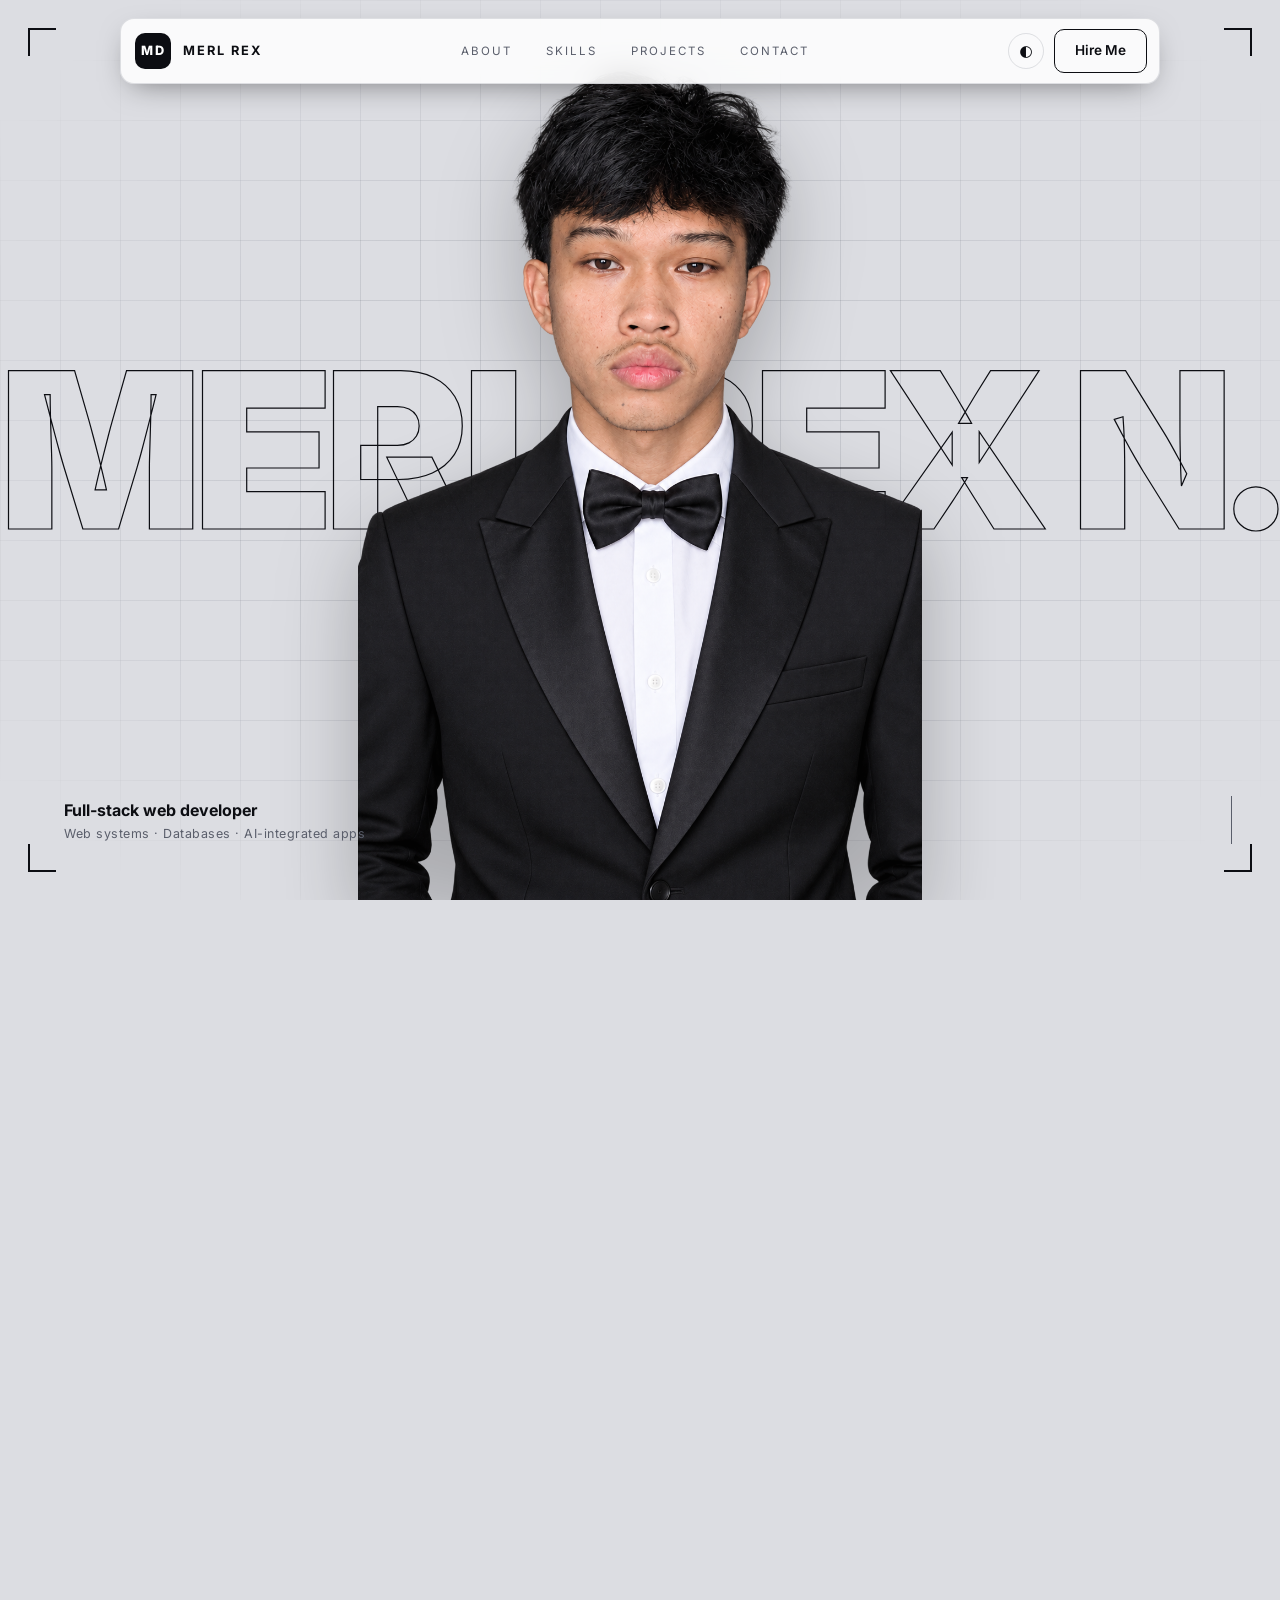
==== commit 9b6de53f: "Redesign portfolio as full-stack developer site Refresh the portfolio with new profile content, proj" ====
--- a/index.html
+++ b/index.html
@@ -2,364 +2,637 @@
 <html lang="en">
 <head>
     <meta charset="UTF-8">
-    <meta name="viewport" content="width=device-width, initial-scale=1.0">
-    <title>Merl Rex N. Dolohan | Frontend Developer & Web Specialist</title>
+    <meta name="viewport" content="width=device-width, initial-scale=1.0, viewport-fit=cover">
+    <title>Merl Rex N. Dolohan | Full-Stack Web Developer</title>
+    <meta name="description" content="Full-stack web developer building web systems, databases, and AI-integrated apps.">
+    <link rel="preconnect" href="https://fonts.googleapis.com">
+    <link rel="preconnect" href="https://fonts.gstatic.com" crossorigin>
+    <link href="https://fonts.googleapis.com/css2?family=Inter:wght@300;400;500;600;700;800;900&family=JetBrains+Mono:wght@400;500;700&display=swap" rel="stylesheet">
     <link rel="stylesheet" href="style.css">
 </head>
 <body>
-    <!-- ========== HEADER / NAVIGATION ========== -->
-    <header class="header">
-        <nav class="navbar">
-            <div class="nav-container">
-                <div class="logo">
-                    <span class="logo-mark">MRD</span>
-                </div>
-                <ul class="nav-links">
-                    <li><a href="#home" class="nav-link">Home</a></li>
-                    <li><a href="#about" class="nav-link">About</a></li>
-                    <li><a href="#services" class="nav-link">Services</a></li>
-                    <li><a href="#skills" class="nav-link">Skills</a></li>
-                    <li><a href="#projects" class="nav-link">Projects</a></li>
-                    <li><a href="#contact" class="nav-link">Contact</a></li>
-                </ul>
-            </div>
-        </nav>
-    </header>
+
+    <!-- ========== WELCOME SCREEN ========== -->
+<div class="welcome" id="welcome" aria-hidden="true">
+    <div class="welcome-inner">
+       <div class="bat-logo" aria-label="Batman logo" role="img">
+    <svg viewBox="0 0 300 163" xmlns="http://www.w3.org/2000/svg">
+        <path class="bat-outer" pathLength="1" d="M131.5.7c-43.6 5.5-60.5 9.9-84 21.8-16.2 8.2-29.5 19.1-38 31C4.4 60.7 0 73.6 0 81.6c0 6 3.7 18.6 7.3 24.4 8.9 14.7 24.4 27.5 44.2 36.5 12.5 5.7 13.6 6.1 20.5 8.3 43.9 13.9 95.4 15.6 139.5 4.6 31.7-8 55.7-20.4 71.5-37.1 8.5-9 12.7-16.2 15.4-26.9 2.3-8.8 2-14.1-1.3-23.8-9.2-27.1-39.5-48.3-85.6-59.9-22.7-5.8-62.6-9.2-80-7zM167 6.4c28.5 1.1 59.4 8.7 83 20.6 9.4 4.7 11.5 6.1 21.5 14.2 17.2 13.7 25.4 32.9 21.2 49.5-2.4 9.4-5.3 14.6-12.6 23-21 24.2-65.5 40.7-116.7 43.2-74.9 3.7-141.3-22.8-155-61.8C-3.2 62.2 28.9 28.4 86 13.5c19-5 49-8.7 63.5-7.8 2.2.1 10.1.5 17.5.7z" />
+        <path class="bat-line" pathLength="1" d="M134.6 15.2c-.2 1.3-.9 7.4-1.5 13.6-1.1 12.3-3 17.7-8 23.4-4.3 4.9-7.8 6.2-16 5.6-4.9-.4-8.2-1.3-12-3.4-12.7-6.9-14.2-17.3-4.4-30.5 2.3-3.3 4.3-6.1 4.3-6.3 0-1.6-32.4 9.6-42.5 14.7C38 40.6 22 54.5 16.5 65.5c-2.7 5.3-3 7-3 15.1 0 8.5.2 9.5 3.9 16.9 4.9 9.8 16.7 22.2 27.2 28.4 8.3 4.9 25.4 12.5 30.3 13.6l3.5.7-4.2-4.7c-9-10.2-13.5-25.1-9.8-32.2C67.1 98 70.5 96 77.1 96c7.1 0 14.5 3 22.7 9.3 3.1 2.3 6.3 4.6 7 5.1.9.5 2.7-.8 5.6-3.8 4.9-5.3 7.6-5.8 12.7-2.3 4.7 3.1 9.5 9.9 17.5 24.3 3.8 6.8 7.1 12 7.5 11.6.3-.4 2.1-3.4 3.9-6.7 10.4-19.3 16.1-27.5 21-30 4.8-2.5 7-1.8 11.8 3.2 3.1 3.2 4.9 4.3 5.7 3.7.7-.5 3.4-2.6 6.1-4.6 7.7-5.9 15.1-9.1 21.9-9.5 7.1-.4 10 .8 13.3 5.7 4.8 7.1 1.4 20.5-8.2 32.4l-4.8 5.8 3.4-.7c4.9-1.1 22.1-8.8 29.7-13.4 13.3-8.1 21.3-16.3 27.8-28.6 3.7-6.8 3.8-7.4 3.8-17 0-9.5-.2-10.3-3.4-15.9-7.4-12.8-22.1-25.1-40.4-33.6-9.7-4.5-29.4-11.4-35.6-12.5l-4.4-.7 3.5 4.3c7.1 8.8 9.1 15.9 6.4 22.4-2.2 5.3-4.2 7.3-10.1 10.2-5.2 2.7-15.1 4.1-19.9 2.9-4.1-1-9.2-6.2-12.1-12.3-2.1-4.6-2.9-8.1-3.7-18.2-.6-7-1.4-13-1.9-13.5-.4-.5-1.8 1.2-3 3.8l-2.3 4.6H140.3l-1.8-4c-2.3-5-3.3-5.8-3.9-2.8z" />
+    </svg>
+</div>
+        <span class="welcome-line">HELLO, I'M</span>
+        <span class="welcome-name">MERL REX</span>
+        <span class="welcome-sub">Full-stack web developer</span>
+        <span class="welcome-bar"></span>
+    </div>
+</div>
+
+
+    <!-- ========== HERO / NAVBAR ========== -->
+    <section id="home" class="intro">
+        <header class="navbar">
+            <a href="#home" class="brand">
+                <span class="brand-mark">MD</span>
+                <span class="brand-name">MERL REX</span>
+            </a>
+            <nav class="nav-links" id="navLinks">
+                <a href="#about">About</a>
+                <a href="#skills">Skills</a>
+                <a href="#projects">Projects</a>
+                <a href="#contact">Contact</a>
+            </nav>
+            <div class="nav-actions">
+                <button class="theme-toggle" id="themeToggle" aria-label="Toggle theme">◐</button>
+                <button type="button" class="hire-btn" id="hireBtn">Hire Me</button>
+                <button class="menu-btn" id="menuBtn" aria-label="Open menu" aria-expanded="false">
+                    <span></span><span></span>
+                </button>
+            </div>
+        </header>
+
+        <div class="intro-stage">
+            <h1 class="big-name" aria-label="Merl Rex N. Dolohan">
+                <span class="big-name-track" aria-hidden="true">MERL REX N. DOLOHAN &nbsp;&nbsp;&nbsp; MERL REX N. DOLOHAN &nbsp;&nbsp;&nbsp;</span>
+            </h1>
+            <div class="portrait">
+                <img src="profile.jpg" alt="Merl Rex N. Dolohan, full-stack web developer">
+            </div>
+            <div class="intro-meta">
+                <p class="role">Full-stack web developer</p>
+                <p class="role-sub">Web systems · Databases · AI-integrated apps</p>
+            </div>
+            <a href="#about" class="scroll-cue" aria-label="Scroll down">
+                <span>  </span>
+            </a>
+        </div>
+    </section>
 
     <main>
-        <!-- ========== HERO SECTION ========== -->
-        <section id="home" class="hero">
-            <div class="hero-content">
-                <h1 class="hero-title">
-                    Crafting <span class="highlight">Exceptional Digital</span> Experiences
-                </h1>
-                <p class="hero-subtitle">
-                    I'm Merl Rex N. Dolohan, a frontend developer and UI/UX specialist passionate about building stunning, responsive websites and applications that leave a lasting impression. With a foundation in full-stack development, I transform innovative ideas into elegant code and beautiful interfaces.
-                </p>
-                <div class="hero-actions">
-                    <a href="#contact" class="btn btn-primary">Start Your Project</a>
-                    <a href="#projects" class="btn btn-secondary">View My Work</a>
-                </div>
-            </div>
-            <div class="hero-decoration"></div>
+        <!-- ========== ABOUT ME ========== -->
+        <section id="about" class="section">
+            <div class="section-head reveal">
+                <span class="eyebrow">01 / About me</span>
+                <h2>Problem solver. Digital builder.</h2>
+            </div>
+
+            <div class="about-top reveal">
+                <div class="about-id">
+                    <img src="profile.jpg" alt="Merl Rex N. Dolohan" class="avatar">
+                    <div>
+                        <p class="about-name">MERL REX N. DOLOHAN</p>
+                        <div class="stats-row">
+                            <div><strong><b data-count="15">0</b>+</strong><span>Projects</span></div>
+                            <div><strong><b data-count="10">0</b>+</strong><span>Happy clients</span></div>
+                            <div><strong><b data-count="2">0</b></strong><span>Years experience</span></div>
+                        </div>
+                    </div>
+                </div>
+                <div>
+                    <p class="about-bio">
+                        I'm a BS Computer Science student at North Eastern Mindanao State University and a freelance web developer from Bayugan City, Caraga. I build web systems, databases, and AI-integrated apps, from RFID hardware to Laravel dashboards. I care about clean architecture, responsive interfaces, and details that make software feel finished.
+                    </p>
+                    <a href="#contact" class="about-link">Let's talk about your project →</a>
+                </div>
+            </div>
+
+            <div class="currently reveal">
+                <div class="currently-item">
+                    <span class="currently-icon">&lt;/&gt;</span>
+                    <div><strong>Building</strong><small>Web &amp; digital projects</small></div>
+                </div>
+                <div class="currently-item">
+                    <span class="currently-icon">◈</span>
+                    <div><strong>Exploring</strong><small>Database &amp; AI integration</small></div>
+                </div>
+                <div class="currently-item">
+                    <span class="currently-icon">↗</span>
+                    <div><strong>Learning</strong><small>Full-stack development</small></div>
+                </div>
+            </div>
         </section>
 
-        <!-- ========== ABOUT ME SECTION ========== -->
-        <section id="about" class="about">
-            <div class="about-container">
-                <div class="about-text">
-                    <h2 class="section-title">About Me</h2>
-                    <p class="about-intro">
-                        I'm Merl Rex N. Dolohan, an intermediate frontend developer and UI/UX enthusiast from Bayugan City, Caraga. I specialize in creating beautiful, functional web experiences using modern technologies.
-                    </p>
-                    <p class="about-description">
-                        With 1-2 years of hands-on experience in web development, I've cultivated a passion for clean code and user-centered design. I love the intersection of functionality and aesthetics—where backend logic meets frontend elegance. My journey in tech has taught me that great websites aren't just about looking good; they're about solving real problems and creating meaningful user experiences. Whether you need a responsive landing page, a complex web application, or a complete UI redesign, I bring technical expertise and creative vision to every project.
-                    </p>
-                    <div class="about-highlights">
-                        <div class="highlight-item">
-                            <span class="highlight-number">15+</span>
-                            <span class="highlight-label">Projects Completed</span>
-                        </div>
-                        <div class="highlight-item">
-                            <span class="highlight-number">10+</span>
-                            <span class="highlight-label">Happy Clients</span>
-                        </div>
-                        <div class="highlight-item">
-                            <span class="highlight-number">1-2</span>
-                            <span class="highlight-label">Years Experience</span>
-                        </div>
-                    </div>
-                </div>
-                <div class="about-image">
-                    <img src="profile.jpg" alt="Merl Rex N. Dolohan - Frontend Developer" class="profile-photo" loading="lazy" decoding="async">
-                </div>
+        <!-- ========== WHAT I CAN DO (ONE PAGE) ========== -->
+        <section id="skills" class="section skills-page">
+            <div class="skills-grid">
+                <div class="skills-intro reveal">
+                    <span class="eyebrow">My capabilities</span>
+                    <h2>What I Can Do</h2>
+                    <p class="skills-lead">I combine technical, problem-solving, and digital skills to build reliable systems, manage data, and support efficient digital workflows.</p>
+
+                    <div class="icon-grid">
+                        <span class="tech" title="HTML5" style="--c:#e34f26">H5</span>
+                        <span class="tech" title="CSS3" style="--c:#1572b6">C3</span>
+                        <span class="tech" title="JavaScript" style="--c:#f7df1e">JS</span>
+                        <span class="tech" title="PHP" style="--c:#777bb4">PHP</span>
+                        <span class="tech" title="Laravel" style="--c:#ff2d20">Lv</span>
+                        <span class="tech" title="Python" style="--c:#3776ab">Py</span>
+                        <span class="tech" title="Flask" style="--c:#9aa0b4">Fk</span>
+                        <span class="tech" title="MySQL" style="--c:#00758f">My</span>
+                        <span class="tech" title="SQLite" style="--c:#44a8e0">SL</span>
+                        <span class="tech" title="Arduino" style="--c:#00878f">Ar</span>
+                        <span class="tech" title="Git" style="--c:#f05032">Git</span>
+                        <span class="tech" title="VS Code" style="--c:#007acc">VS</span>
+                        <span class="tech" title="Tailwind" style="--c:#38bdf8">TW</span>
+                        <span class="tech" title="Bootstrap" style="--c:#7952b3">BS</span>
+                        <span class="tech" title="Chart.js" style="--c:#ff6384">CJ</span>
+                        <span class="tech" title="Figma" style="--c:#a259ff">Fg</span>
+                    </div>
+                </div>
+
+                <article class="cap-card reveal" data-tilt>
+                    <div class="cap-top">
+                        <span class="cap-num">01</span>
+                        <span class="cap-label">Web Development<br>&amp; Systems</span>
+                    </div>
+                    <p>Building functional digital systems, from database-driven web applications to RFID and QR-based solutions, with a focus on reliability, usability, and practical problem-solving.</p>
+                    <div class="cap-tags">
+                        <span>Web Development</span><span>System Testing</span><span>Bug Identification</span><span>System Analysis</span><span>Database Management</span><span>MySQL</span><span>PHP</span><span>Python</span><span>HTML</span><span>CSS</span><span>JavaScript</span><span>RFID &amp; QR Integration</span>
+                    </div>
+                </article>
+
+                <article class="cap-card reveal" data-tilt>
+                    <div class="cap-top">
+                        <span class="cap-num">02</span>
+                        <span class="cap-label">Operations<br>&amp; Workflows</span>
+                    </div>
+                    <p>Supporting teams with organized data, documentation, research, and digital workflows while helping keep day-to-day operations accurate and efficient.</p>
+                    <div class="cap-tags">
+                        <span>Data Entry</span><span>Data Validation</span><span>Document Management</span><span>Online Research</span><span>Administrative Support</span><span>Google Workspace</span><span>Social Media Management</span><span>Content Optimization</span>
+                    </div>
+                </article>
             </div>
         </section>
 
-        <!-- ========== SERVICES SECTION ========== -->
-        <section id="services" class="services">
-            <div class="section-container">
-                <h2 class="section-title">My Services</h2>
-                <p class="section-subtitle">Comprehensive solutions tailored to your needs</p>
-                
-                <div class="services-grid">
-                    <article class="service-card">
-                        <div class="service-icon">
-                            <svg xmlns="http://www.w3.org/2000/svg" viewBox="0 0 24 24" fill="none" stroke="currentColor" stroke-width="2">
-                                <rect x="2" y="3" width="20" height="14" rx="2" ry="2"></rect>
-                                <line x1="2" y1="20" x2="22" y2="20"></line>
-                            </svg>
-                        </div>
-                        <h3 class="service-title">Frontend Development</h3>
-                        <p class="service-description">
-                            Building responsive, interactive user interfaces with HTML, CSS, and JavaScript. I create seamless experiences that work perfectly across all devices.
-                        </p>
-                    </article>
-                    <article class="service-card">
-                        <div class="service-icon">
-                            <svg xmlns="http://www.w3.org/2000/svg" viewBox="0 0 24 24" fill="none" stroke="currentColor" stroke-width="2">
-                                <polyline points="16 18 22 12 16 6"></polyline>
-                                <polyline points="8 6 2 12 8 18"></polyline>
-                            </svg>
-                        </div>
-                        <h3 class="service-title">Full-Stack Web Development</h3>
-                        <p class="service-description">
-                            Complete web solutions from frontend to backend. Leveraging Laravel and modern frameworks to build scalable, efficient applications.
-                        </p>
-                    </article>
-                    <article class="service-card">
-                        <div class="service-icon">
-                            <svg xmlns="http://www.w3.org/2000/svg" viewBox="0 0 24 24" fill="none" stroke="currentColor" stroke-width="2">
-                                <path d="M12 2v20M2 12h20"></path>
-                                <circle cx="12" cy="12" r="10"></circle>
-                            </svg>
-                        </div>
-                        <h3 class="service-title">UI/UX Design</h3>
-                        <p class="service-description">
-                            User-centered design that balances aesthetics with functionality. I create intuitive interfaces that users love to interact with.
-                        </p>
-                    </article>
-                    <article class="service-card">
-                        <div class="service-icon">
-                            <svg xmlns="http://www.w3.org/2000/svg" viewBox="0 0 24 24" fill="none" stroke="currentColor" stroke-width="2">
-                                <path d="M11 21H5a2 2 0 0 1-2-2V5a2 2 0 0 1 2-2h14a2 2 0 0 1 2 2v6M18 13l-1.5-7.5M12 8l2 7"></path>
-                            </svg>
-                        </div>
-                        <h3 class="service-title">Responsive Design</h3>
-                        <p class="service-description">
-                            Websites that look and function beautifully on mobile, tablet, and desktop. Optimized for every screen size and user experience.
-                        </p>
-                    </article>
-                    <article class="service-card">
-                        <div class="service-icon">
-                            <svg xmlns="http://www.w3.org/2000/svg" viewBox="0 0 24 24" fill="none" stroke="currentColor" stroke-width="2">
-                                <path d="M21 15a2 2 0 0 1-2 2H7l-4 4V5a2 2 0 0 1 2-2h14a2 2 0 0 1 2 2z"></path>
-                            </svg>
-                        </div>
-                        <h3 class="service-title">Web Maintenance</h3>
-                        <p class="service-description">
-                            Ongoing support and updates to keep your website secure, fast, and running smoothly. I've got your back after launch.
-                        </p>
-                    </article>
-                    <article class="service-card">
-                        <div class="service-icon">
-                            <svg xmlns="http://www.w3.org/2000/svg" viewBox="0 0 24 24" fill="none" stroke="currentColor" stroke-width="2">
-                                <circle cx="12" cy="12" r="1"></circle>
-                                <path d="M12 1v6M12 17v6M4.22 4.22l4.24 4.24M15.54 15.54l4.24 4.24M1 12h6M17 12h6M4.22 19.78l4.24-4.24M15.54 8.46l4.24-4.24"></path>
-                            </svg>
-                        </div>
-                        <h3 class="service-title">Performance Optimization</h3>
-                        <p class="service-description">
-                            Fast-loading, optimized websites that rank better in search engines. I ensure your site delivers speed and reliability.
-                        </p>
-                    </article>
-                </div>
-            </div>
-        </section>
-
-        <!-- ========== SKILLS SECTION ========== -->
-        <section id="skills" class="skills">
-            <div class="section-container">
-                <h2 class="section-title">My Skills</h2>
-                <p class="section-subtitle">Technologies and tools I master</p>
-                
-                <div class="skills-grid">
-                    <div class="skill-item">
-                        <h3 class="skill-name">HTML5</h3>
-                        <div class="skill-bar"><div class="skill-progress" style="width: 90%;"></div></div>
-                        <span class="skill-level">Advanced</span>
-                    </div>
-                    <div class="skill-item">
-                        <h3 class="skill-name">CSS3 & Responsive Design</h3>
-                        <div class="skill-bar"><div class="skill-progress" style="width: 88%;"></div></div>
-                        <span class="skill-level">Advanced</span>
-                    </div>
-                    <div class="skill-item">
-                        <h3 class="skill-name">JavaScript (ES6+)</h3>
-                        <div class="skill-bar"><div class="skill-progress" style="width: 80%;"></div></div>
-                        <span class="skill-level">Intermediate</span>
-                    </div>
-                    <div class="skill-item">
-                        <h3 class="skill-name">Laravel Framework</h3>
-                        <div class="skill-bar"><div class="skill-progress" style="width: 75%;"></div></div>
-                        <span class="skill-level">Intermediate</span>
-                    </div>
-                    <div class="skill-item">
-                        <h3 class="skill-name">UI/UX Design</h3>
-                        <div class="skill-bar"><div class="skill-progress" style="width: 82%;"></div></div>
-                        <span class="skill-level">Intermediate</span>
-                    </div>
-                    <div class="skill-item">
-                        <h3 class="skill-name">Git & Version Control</h3>
-                        <div class="skill-bar"><div class="skill-progress" style="width: 78%;"></div></div>
-                        <span class="skill-level">Intermediate</span>
-                    </div>
-                </div>
-            </div>
-        </section>
-
-        <!-- ========== PROJECTS SECTION ========== -->
-        <section id="projects" class="projects">
-            <div class="section-container">
-                <h2 class="section-title">Featured Projects</h2>
-                <p class="section-subtitle">A selection of work I'm proud of</p>
-                
-                <div class="projects-grid">
-                    <!-- Project 1 - FinFlow Admin Dashboard -->
-                    <article class="project-card">
-                        <div class="project-image">
-                            <img src="admin.png" alt="FinFlow Admin Dashboard" class="project-screenshot">
-                        </div>
-                        <div class="project-content">
-                            <h3 class="project-title">FinFlow — Admin Dashboard</h3>
-                            <p class="project-description">
-                                A full-featured finance admin panel with real-time stats, user management, transaction monitoring, and category tracking. Built with Laravel and a sleek dark UI.
-                            </p>
-                            <div class="project-tags">
-                                <span class="project-tag">Laravel</span>
-                                <span class="project-tag">PHP</span>
-                                <span class="project-tag">MySQL</span>
-                                <span class="project-tag">CSS3</span>
-                            </div>
-                            <a href="#" class="project-link">View Project →</a>
-                        </div>
-                    </article>
-
-                    <!-- Project 2 - FinFlow Transactions -->
-                    <article class="project-card">
-                        <div class="project-image">
-                            <img src="transaction.png" alt="FinFlow Transactions" class="project-screenshot">
-                        </div>
-                        <div class="project-content">
-                            <h3 class="project-title">FinFlow — Transactions</h3>
-                            <p class="project-description">
-                                A dynamic transactions page with category filtering, income/expense tracking, and date-grouped entries. Features a clean dark theme with real-time balance display.
-                            </p>
-                            <div class="project-tags">
-                                <span class="project-tag">Laravel</span>
-                                <span class="project-tag">JavaScript</span>
-                                <span class="project-tag">MySQL</span>
-                                <span class="project-tag">Responsive</span>
-                            </div>
-                            <a href="#" class="project-link">View Project →</a>
-                        </div>
-                    </article>
-
-                    <!-- Project 3 - FinFlow AI Chat -->
-                    <article class="project-card">
-                        <div class="project-image">
-                            <img src="ai_chat.png" alt="FinFlow AI Chat" class="project-screenshot">
-                        </div>
-                        <div class="project-content">
-                            <h3 class="project-title">FinFlow — AI Chat</h3>
-                            <p class="project-description">
-                                An AI-powered financial assistant integrated into FinFlow. Analyzes spending habits, budget overruns, and gives personalized advice — powered by Groq AI.
-                            </p>
-                            <div class="project-tags">
-                                <span class="project-tag">Laravel</span>
-                                <span class="project-tag">Groq AI</span>
-                                <span class="project-tag">JavaScript</span>
-                                <span class="project-tag">API</span>
-                            </div>
-                            <a href="#" class="project-link">View Project →</a>
-                        </div>
-                    </article>
-                </div>
-            </div>
-        </section>
-
-        <!-- ========== CONTACT SECTION ========== -->
-        <section id="contact" class="contact">
-            <div class="section-container">
-                <h2 class="section-title">Let's Work Together</h2>
-                <p class="section-subtitle">Have a project in mind? I'd love to hear about it</p>
-                
-                <div class="contact-content">
-                    <div class="contact-form-wrapper">
-                        <form class="contact-form" action="https://formspree.io/f/xlgzlvkr" method="POST">
-                            <div class="form-group">
-                                <label for="name" class="form-label">Full Name</label>
-                                <input type="text" id="name" name="name" class="form-input" placeholder="John Doe" required>
-                            </div>
-                            <div class="form-group">
-                                <label for="email" class="form-label">Email Address</label>
-                                <input type="email" id="email" name="email" class="form-input" placeholder="john@example.com" required>
-                            </div>
-                            <div class="form-group">
-                                <label for="subject" class="form-label">Project Subject</label>
-                                <input type="text" id="subject" name="subject" class="form-input" placeholder="Website Redesign" required>
-                            </div>
-                            <div class="form-group">
-                                <label for="message" class="form-label">Project Details</label>
-                                <textarea id="message" name="message" class="form-textarea" rows="6" placeholder="Tell me about your project, timeline, and goals..." required></textarea>
-                            </div>
-                            <button type="submit" class="btn btn-primary btn-full">Send Message</button>
-                        </form>
-                    </div>
-
-                    <div class="contact-info">
-                        <div class="info-block">
-                            <h3 class="info-title">Email</h3>
-                            <p class="info-content"><a href="mailto:dodsdolohan2@gmail.com">dodsdolohan2@gmail.com</a></p>
-                        </div>
-                        <div class="info-block">
-                            <h3 class="info-title">Phone</h3>
-                            <p class="info-content"><a href="tel:+639660737202">+63 966 073 7202</a></p>
-                        </div>
-                        <div class="info-block">
-                            <h3 class="info-title">Location</h3>
-                            <p class="info-content">Bayugan City, Caraga, Philippines</p>
-                        </div>
-                        <div class="info-block social-links">
-                            <h3 class="info-title">Follow Me</h3>
-                            <div class="social-icons">
-                                <a href="https://github.com/dods112" class="social-icon" aria-label="GitHub" target="_blank">
-                                    <svg xmlns="http://www.w3.org/2000/svg" viewBox="0 0 24 24" fill="currentColor">
-                                        <path d="M12 0c-6.626 0-12 5.373-12 12 0 5.302 3.438 9.8 8.207 11.387.599.111.793-.261.793-.577v-2.234c-3.338.726-4.033-1.416-4.033-1.416-.546-1.387-1.333-1.756-1.333-1.756-1.089-.745.083-.729.083-.729 1.205.084 1.839 1.237 1.839 1.237 1.07 1.834 2.807 1.304 3.492.997.107-.775.418-1.305.762-1.604-2.665-.305-5.467-1.334-5.467-5.931 0-1.311.469-2.381 1.236-3.221-.124-.303-.535-1.524.117-3.176 0 0 1.008-.322 3.301 1.23.957-.266 1.983-.399 3.003-.404 1.02.005 2.047.138 3.006.404 2.291-1.552 3.297-1.23 3.297-1.23.653 1.653.242 2.874.118 3.176.77.84 1.235 1.911 1.235 3.221 0 4.609-2.807 5.624-5.479 5.921.43.372.823 1.102.823 2.222v3.293c0 .319.192.694.801.576 4.765-1.589 8.199-6.086 8.199-11.386 0-6.627-5.373-12-12-12z"/>
-                                    </svg>
-                                </a>
-                                <a href="https://www.linkedin.com/in/dods-dolohan2-972303411/" class="social-icon" aria-label="LinkedIn" target="_blank">
-                                    <svg xmlns="http://www.w3.org/2000/svg" viewBox="0 0 24 24" fill="currentColor">
-                                        <path d="M20.447 20.452h-3.554v-5.569c0-1.328-.475-2.236-1.986-2.236-1.081 0-1.722.722-2.004 1.418-.103.249-.129.597-.129.946v5.441h-3.554v-11h3.414v1.561h.046c.477-.9 1.637-1.85 3.37-1.85 3.601 0 4.267 2.37 4.267 5.455v6.286zM5.337 9.433c-1.144 0-2.063-.931-2.063-2.065 0-1.138.92-2.063 2.063-2.063 1.14 0 2.064.925 2.064 2.063 0 1.134-.924 2.065-2.064 2.065zm1.782 10.019H3.555V8.455h3.564v11zM22.225 0H1.771C.792 0 0 .774 0 1.729v20.542C0 23.227.792 24 1.771 24h20.451C23.2 24 24 23.227 24 22.271V1.729C24 .774 23.2 0 22.225 0z"/>
-                                    </svg>
-                                </a>
-                                <a href="https://www.facebook.com/rexdoss.31" class="social-icon" aria-label="Facebook" target="_blank">
-                                    <svg xmlns="http://www.w3.org/2000/svg" viewBox="0 0 24 24" fill="currentColor">
-                                        <path d="M24 12.073c0-6.627-5.373-12-12-12s-12 5.373-12 12c0 5.99 4.388 10.954 10.125 11.854v-8.385H7.078v-3.47h3.047V9.43c0-3.007 1.792-4.669 4.533-4.669 1.312 0 2.686.235 2.686.235v2.953H15.83c-1.491 0-1.956.925-1.956 1.874v2.25h3.328l-.532 3.47h-2.796v8.385C19.612 23.027 24 18.062 24 12.073z"/>
-                                    </svg>
-                                </a>
-                                <a href="https://x.com/dusss__" class="social-icon" aria-label="Twitter" target="_blank">
-                                    <svg xmlns="http://www.w3.org/2000/svg" viewBox="0 0 24 24" fill="currentColor">
-                                        <path d="M23.953 4.57a10 10 0 002.856-3.515 10 10 0 01-2.836.775 4.958 4.958 0 002.165-2.724c-.951.555-2.005.959-3.127 1.184a4.92 4.92 0 00-8.384 4.482C7.69 8.095 4.067 6.13 1.64 3.162a4.822 4.822 0 00-.666 2.475c0 1.71.87 3.213 2.188 4.096a4.904 4.904 0 01-2.228-.616v.06a4.923 4.923 0 003.946 4.827 4.996 4.996 0 01-2.212.085 4.936 4.936 0 004.604 3.417 9.867 9.867 0 01-6.102 2.105c-.39 0-.779-.023-1.17-.067a13.995 13.995 0 007.557 2.209c9.053 0 13.998-7.496 13.998-13.985 0-.21 0-.42-.015-.63A9.935 9.935 0 0024 4.59z"/>
-                                    </svg>
-                                </a>
-                            </div>
-                        </div>
-                    </div>
-                </div>
-            </div>
-        </section>
+       <!-- ========== WORK GALLERY (SWIPE CAROUSEL) ========== -->
+<section id="projects" class="section">
+    <div class="section-head work-head reveal">
+        <div>
+            <span class="eyebrow">03 / Selected work</span>
+            <h2>Work gallery</h2>
+        </div>
+        <a href="https://github.com/dods112" target="_blank" rel="noopener" class="btn outline">View more on GitHub ↗</a>
+    </div>
+
+    <div class="carousel">
+
+        <div class="car-stage" id="carStage">
+            <article class="project-card car-item">
+                <div class="project-img">
+                    <img src="ai_chat.png" alt="FinFlow AI chat interface" loading="lazy">
+                </div>
+                <div class="project-body">
+                    <h3>FinFlow <span class="tag-soft">FinanceAI</span></h3>
+                    <p>Personal finance management web app with an AI chat assistant for tracking spending and getting financial insights.</p>
+                    <div class="tags"><span>Laravel</span><span>MySQL</span><span>AI Chat</span></div>
+                    <div class="project-links">
+                        <a href="#" class="link">Live demo →</a>
+                        <a href="#" class="link">Source →</a>
+                    </div>
+                </div>
+            </article>
+
+            <article class="project-card car-item">
+                <div class="project-img">
+                    <img src="admin.png" alt="Brewhouse admin dashboard" loading="lazy">
+                </div>
+                <div class="project-body">
+                    <h3>Brewhouse</h3>
+                    <p>Coffee shop admin system with sales analytics, inventory views, and Artisan tooling for repeatable data tasks.</p>
+                    <div class="tags"><span>Laravel</span><span>Analytics</span><span>Artisan</span></div>
+                    <div class="project-links">
+                        <a href="#" class="link">Live demo →</a>
+                        <a href="#" class="link">Source →</a>
+                    </div>
+                </div>
+            </article>
+
+            <article class="project-card car-item">
+                <div class="project-img">
+                    <img src="transaction.png" alt="Attendance system dashboard" loading="lazy">
+                </div>
+                <div class="project-body">
+                    <h3>Attendance System</h3>
+                    <p>RFID-based student attendance with Arduino hardware, a Flask backend, and a SQLite-powered live dashboard.</p>
+                    <div class="tags"><span>Arduino</span><span>Flask</span><span>SQLite</span></div>
+                    <div class="project-links">
+                        <a href="#" class="link">Source →</a>
+                    </div>
+                </div>
+            </article>
+        </div>
+
+    </div>
+
+    <div class="car-dots" id="carDots"></div>
+</section>
+
+        <!-- ========== CONTACT ========== -->
+<section id="contact" class="section contact">
+    <div class="contact-wrap">
+        <div class="contact-left reveal">
+            <span class="eyebrow">04 / Get in touch</span>
+            <h2 class="contact-big">Let's<br>work<br>together.</h2>
+            <p class="lead">Looking for the next problem worth solving? I'm open to web systems, dashboards, and AI-integrated projects.</p>
+            <a href="Merl_Rex_Resume.pdf" download class="btn primary pill">Download resume →</a>
+        </div>
+
+        <div class="contact-right">
+            <div class="info-stack">
+                <a href="mailto:dodsdolohan2@gmail.com" class="info-card reveal">
+                    <span class="info-icon">✉</span>
+                    <div><span class="label">Email</span><strong>dodsdolohan2@gmail.com</strong></div>
+                </a>
+                <a href="https://github.com/dods112" target="_blank" rel="noopener" class="info-card reveal">
+                    <span class="info-icon">⌥</span>
+                    <div><span class="label">GitHub</span><strong>github.com/dods112</strong></div>
+                </a>
+                <a href="https://www.linkedin.com/in/dods-dolohan2-972303411/" target="_blank" rel="noopener" class="info-card reveal">
+                    <span class="info-icon">in</span>
+                    <div><span class="label">LinkedIn</span><strong>dods-dolohan2</strong></div>
+                </a>
+                <a href="tel:+639660737202" class="info-card reveal">
+                    <span class="info-icon">☎</span>
+                    <div><span class="label">Phone</span><strong>+63 966 073 7202</strong></div>
+                </a>
+                <div class="info-card reveal">
+                    <span class="info-icon">⌖</span>
+                    <div><span class="label">Location</span><strong>Bayugan City, Caraga, Philippines</strong></div>
+                </div>
+            </div>
+
+        </div>
+    </div>
+</section>
     </main>
 
-    <!-- ========== FOOTER ========== -->
     <footer class="footer">
-        <div class="footer-container">
-            <div class="footer-content">
-                <p class="copyright">© 2026 Merl Rex N. Dolohan. All Rights Reserved.</p>
-                <nav class="footer-nav">
-                    <ul class="footer-links">
-                        <li><a href="#home">Home</a></li>
-                        <li><a href="#about">About</a></li>
-                        <li><a href="#services">Services</a></li>
-                        <li><a href="#projects">Projects</a></li>
-                        <li><a href="#contact">Contact</a></li>
-                    </ul>
-                </nav>
-            </div>
-            <div class="footer-credit">
-                <p>Designed & Built with Care</p>
-            </div>
-        </div>
+        <p>© <span id="year"></span> Merl Rex N. Dolohan. All rights reserved.</p>
     </footer>
+
+    <script>
+// Year
+document.getElementById('year').textContent = new Date().getFullYear();
+
+const reduceMotion = window.matchMedia('(prefers-reduced-motion: reduce)').matches;
+const root = document.documentElement;
+
+requestAnimationFrame(() => document.body.classList.add('loaded'));
+
+// ---------- Theme toggle ----------
+const themeBtn = document.getElementById('themeToggle');
+if (localStorage.getItem('theme')) root.setAttribute('data-theme', localStorage.getItem('theme'));
+themeBtn.addEventListener('click', () => {
+    const next = root.getAttribute('data-theme') === 'dark' ? 'light' : 'dark';
+    const apply = () => {
+        root.setAttribute('data-theme', next);
+        localStorage.setItem('theme', next);
+    };
+    if (!document.startViewTransition || reduceMotion) {
+        root.classList.add('theme-fade');
+        apply();
+        setTimeout(() => root.classList.remove('theme-fade'), 700);
+        return;
+    }
+    const r = themeBtn.getBoundingClientRect();
+    const x = r.left + r.width / 2;
+    const y = r.top + r.height / 2;
+    const radius = Math.hypot(Math.max(x, innerWidth - x), Math.max(y, innerHeight - y));
+    const t = document.startViewTransition(apply);
+    t.ready.then(() => {
+        root.animate(
+            { clipPath: [`circle(0px at ${x}px ${y}px)`, `circle(${radius}px at ${x}px ${y}px)`] },
+            { duration: 700, easing: 'cubic-bezier(0.2, 0.7, 0.2, 1)', pseudoElement: '::view-transition-new(root)' }
+        );
+    });
+});
+
+// ---------- Mobile menu ----------
+const menuBtn = document.getElementById('menuBtn');
+const navLinks = document.getElementById('navLinks');
+menuBtn.addEventListener('click', () => {
+    const open = navLinks.classList.toggle('open');
+    menuBtn.classList.toggle('active', open);
+    menuBtn.setAttribute('aria-expanded', open);
+});
+navLinks.querySelectorAll('a').forEach(a => a.addEventListener('click', () => {
+    navLinks.classList.remove('open');
+    menuBtn.classList.remove('active');
+}));
+
+// ---------- Scroll reveal ----------
+const revealObs = new IntersectionObserver((entries) => {
+    entries.forEach(e => {
+        if (e.isIntersecting) {
+            e.target.classList.add('visible');
+            revealObs.unobserve(e.target);
+        }
+    });
+}, { threshold: 0.12 });
+document.querySelectorAll('.reveal').forEach((el, i) => {
+    el.style.transitionDelay = (i % 4) * 90 + 'ms';
+    revealObs.observe(el);
+});
+
+// ---------- Counters ----------
+const countObs = new IntersectionObserver((entries) => {
+    entries.forEach(e => {
+        if (!e.isIntersecting) return;
+        const el = e.target;
+        const target = +el.dataset.count;
+        const start = performance.now();
+        const tick = (now) => {
+            const p = Math.min((now - start) / 1400, 1);
+            el.textContent = Math.floor(p * target);
+            if (p < 1) requestAnimationFrame(tick);
+        };
+        requestAnimationFrame(tick);
+        countObs.unobserve(el);
+    });
+}, { threshold: 0.5 });
+document.querySelectorAll('[data-count]').forEach(el => countObs.observe(el));
+
+// ---------- 3D tilt (mouse only) ----------
+const fine = window.matchMedia('(hover: hover) and (pointer: fine)').matches;
+if (fine && !reduceMotion) {
+    document.querySelectorAll('[data-tilt]').forEach(card => {
+        card.addEventListener('mousemove', e => {
+            const r = card.getBoundingClientRect();
+            const x = (e.clientX - r.left) / r.width;
+            const y = (e.clientY - r.top) / r.height;
+            card.style.transform = `perspective(900px) rotateX(${(0.5 - y) * 8}deg) rotateY(${(x - 0.5) * 8}deg) translateY(-6px)`;
+            card.style.setProperty('--mx', x * 100 + '%');
+            card.style.setProperty('--my', y * 100 + '%');
+        });
+        card.addEventListener('mouseleave', () => card.style.transform = '');
+    });
+}
+
+// ---------- Project carousel ----------
+(() => {
+    const items = [...document.querySelectorAll('.car-item')];
+    const dots = document.getElementById('carDots');
+    const stage = document.getElementById('carStage');
+    let idx = 0;
+    let startX = 0, dragging = false, moved = false;
+
+    items.forEach((_, i) => {
+        const b = document.createElement('button');
+        b.setAttribute('aria-label', 'Project ' + (i + 1));
+        b.addEventListener('click', () => go(i));
+        dots.appendChild(b);
+    });
+
+    function render() {
+        const n = items.length;
+        items.forEach((el, i) => {
+            el.classList.remove('is-active', 'is-prev', 'is-next');
+            const d = (i - idx + n) % n;
+            if (d === 0) el.classList.add('is-active');
+            else if (d === 1) el.classList.add('is-next');
+            else if (d === n - 1) el.classList.add('is-prev');
+        });
+        [...dots.children].forEach((b, i) => b.classList.toggle('on', i === idx));
+    }
+
+    function go(i) {
+        idx = (i + items.length) % items.length;
+        render();
+    }
+
+    stage.addEventListener('pointerdown', e => {
+        dragging = true;
+        moved = false;
+        startX = e.clientX;
+        stage.setPointerCapture(e.pointerId);
+    });
+    stage.addEventListener('pointermove', e => {
+        if (dragging && Math.abs(e.clientX - startX) > 8) moved = true;
+    });
+    stage.addEventListener('pointerup', e => {
+        if (!dragging) return;
+        dragging = false;
+        const dx = e.clientX - startX;
+        if (Math.abs(dx) > 40) {
+            go(idx + (dx < 0 ? 1 : -1));
+        } else if (!moved) {
+            const card = e.target.closest('.car-item');
+            if (card && !card.classList.contains('is-active')) go(items.indexOf(card));
+        }
+    });
+    stage.addEventListener('pointercancel', () => { dragging = false; });
+
+    render();
+})();
+
+// ---------- Page-by-page (no visible scrolling) ----------
+(() => {
+    const pages = Array.from(document.querySelectorAll('.intro, main > section, .footer'));
+    let current = 0;
+    let busy = false;
+
+    const syncCurrent = () => {
+        const mid = window.pageYOffset + window.innerHeight / 2;
+        pages.forEach((p, i) => {
+            const top = p.getBoundingClientRect().top + window.pageYOffset;
+            if (top <= mid) current = i;
+        });
+    };
+
+    const jumpTo = (index) => {
+        index = Math.max(0, Math.min(pages.length - 1, index));
+        current = index;
+        const top = pages[index].getBoundingClientRect().top + window.pageYOffset;
+        window.scrollTo({ top, behavior: 'instant' });
+    };
+
+    const step = (dir) => {
+        if (busy) return;
+        syncCurrent();
+        const next = current + dir;
+        if (next < 0 || next >= pages.length) return;
+        jumpTo(next);
+        busy = true;
+        setTimeout(() => { busy = false; }, 400);
+    };
+
+    const isInput = (el) => el && el.closest && el.closest('textarea, select, input, .carousel');
+
+    window.addEventListener('wheel', (e) => {
+        if (isInput(e.target)) return;
+        e.preventDefault();
+        if (Math.abs(e.deltaY) > 5) step(e.deltaY > 0 ? 1 : -1);
+    }, { passive: false });
+
+    window.addEventListener('keydown', (e) => {
+        if (['INPUT', 'TEXTAREA', 'SELECT'].includes(e.target.tagName)) return;
+        if (['ArrowDown', 'PageDown', ' '].includes(e.key)) { e.preventDefault(); step(1); }
+        if (['ArrowUp', 'PageUp'].includes(e.key)) { e.preventDefault(); step(-1); }
+    });
+
+    let startY = 0;
+    window.addEventListener('touchstart', (e) => {
+        if (isInput(e.target)) return;
+        startY = e.touches[0].clientY;
+    }, { passive: true });
+    window.addEventListener('touchmove', (e) => {
+        if (isInput(e.target)) return;
+        e.preventDefault();
+    }, { passive: false });
+    window.addEventListener('touchend', (e) => {
+        if (isInput(e.target)) return;
+        const dy = startY - e.changedTouches[0].clientY;
+        if (Math.abs(dy) > 50) step(dy > 0 ? 1 : -1);
+    }, { passive: true });
+})();
+
+// ---------- Hire Me popup ----------
+(() => {
+    const modal = document.getElementById('hireModal');
+    const openBtn = document.getElementById('hireBtn');
+    const closeBtn = document.getElementById('hireClose');
+
+    const open = () => {
+        modal.classList.add('open');
+        modal.setAttribute('aria-hidden', 'false');
+        setTimeout(() => document.getElementById('mName').focus(), 150);
+    };
+    const close = () => {
+        modal.classList.remove('open');
+        modal.setAttribute('aria-hidden', 'true');
+    };
+
+    openBtn.addEventListener('click', open);
+    closeBtn.addEventListener('click', close);
+    modal.addEventListener('click', e => { if (e.target === modal) close(); });
+    document.addEventListener('keydown', e => { if (e.key === 'Escape') close(); });
+})();
+</script>
+
+<!-- ========== HIRE ME POPUP ========== -->
+<div class="modal" id="hireModal" aria-hidden="true">
+    <div class="modal-box" role="dialog" aria-modal="true" aria-labelledby="hireTitle">
+        <button type="button" class="modal-close" id="hireClose" aria-label="Close">×</button>
+        <span class="eyebrow">Hire me</span>
+        <h3 id="hireTitle">Send me a message</h3>
+
+        <form class="modal-form" action="https://formspree.io/f/xlgzlvkr" method="POST">
+            <div class="form-row">
+                <div class="field">
+                    <label for="mName">Full name</label>
+                    <input type="text" id="mName" name="name" placeholder="Your full name" required>
+                </div>
+                <div class="field">
+                    <label for="mEmail">Email address</label>
+                    <input type="email" id="mEmail" name="email" placeholder="Your email address" required>
+                </div>
+            </div>
+            <div class="field">
+                <label for="mSubject">Project subject</label>
+                <input type="text" id="mSubject" name="subject" placeholder="Project subject" required>
+            </div>
+            <div class="field">
+                <label for="mMessage">Message</label>
+                <textarea id="mMessage" name="message" rows="4" placeholder="Tell me about your project, timeline, and goals..." required></textarea>
+            </div>
+            <button type="submit" class="btn primary send-btn">Send message →</button>
+        </form>
+    </div>
+</div>
+<script>
+document.querySelectorAll('.nav-links a, .brand').forEach(link => {
+    link.addEventListener('click', e => {
+        const href = link.getAttribute('href');
+        if (!href || !href.startsWith('#')) return;
+        const target = document.querySelector(href);
+        if (!target) return;
+        e.preventDefault();
+        target.scrollIntoView({ behavior: 'auto', block: 'start' });
+    });
+});
+</script>
+
+<script>
+(() => {
+    const el = document.getElementById('welcome');
+    if (!el) return;
+
+    const saved = localStorage.getItem('theme');
+    if (saved) document.documentElement.setAttribute('data-theme', saved);
+
+    if (window.matchMedia('(prefers-reduced-motion: reduce)').matches) { el.remove(); return; }
+
+    // Split the name into letters for a staggered reveal
+    const name = el.querySelector('.welcome-name');
+    const text = name.textContent;
+    name.setAttribute('aria-label', text);
+    name.textContent = '';
+    [...text].forEach((ch, i) => {
+        const s = document.createElement('span');
+        s.className = 'wl';
+        s.style.setProperty('--i', i);
+        s.textContent = ch === ' ' ? '\u00a0' : ch;
+        name.appendChild(s);
+    });
+
+    // Counter 000 to 100
+    const count = el.querySelector('.w-count');
+    const start = performance.now() + 300;
+    const tick = (now) => {
+        const p = Math.min(Math.max((now - start) / 1800, 0), 1);
+        count.textContent = String(Math.floor(p * 100)).padStart(3, '0');
+        if (p < 1) requestAnimationFrame(tick);
+    };
+    requestAnimationFrame(tick);
+
+    // Circle reveal to the site
+    setTimeout(() => {
+        const anim = el.animate(
+            { clipPath: ['circle(150% at 50% 50%)', 'circle(0px at 50% 50%)'] },
+            { duration: 900, easing: 'cubic-bezier(0.7, 0, 0.2, 1)', fill: 'forwards' }
+        );
+        anim.onfinish = () => el.remove();
+    }, 2700);
+})();
+</script>
+</script>
+<script>
+// Hire Me popup (standalone, uses event delegation)
+document.addEventListener('click', (e) => {
+    const modal = document.getElementById('hireModal');
+    if (!modal) return;
+
+    if (e.target.closest('#hireBtn')) {
+        e.preventDefault();
+        modal.classList.add('open');
+        modal.setAttribute('aria-hidden', 'false');
+        setTimeout(() => {
+            const first = document.getElementById('mName');
+            if (first) first.focus();
+        }, 150);
+        return;
+    }
+
+    if (e.target.closest('#hireClose') || e.target === modal) {
+        modal.classList.remove('open');
+        modal.setAttribute('aria-hidden', 'true');
+    }
+});
+
+document.addEventListener('keydown', (e) => {
+    if (e.key !== 'Escape') return;
+    const modal = document.getElementById('hireModal');
+    if (modal) {
+        modal.classList.remove('open');
+        modal.setAttribute('aria-hidden', 'true');
+    }
+});
+
+// Safety net: if the welcome screen ever gets stuck, remove it so clicks work
+setTimeout(() => {
+    const w = document.getElementById('welcome');
+    if (w) w.remove();
+}, 5000);
+</script>
 </body>
 </html>
--- a/style.css
+++ b/style.css
@@ -1,1003 +1,2365 @@
-/* ========================================
-   FREELANCER PORTFOLIO - PROFESSIONAL DESIGN
-   A premium, elegant portfolio website
-   ======================================== */
-
-/* ========== CSS VARIABLES - Design System ========== */
 :root {
-    --primary-dark: #0a0e27;
-    --primary-light: #ffffff;
-    --secondary-color: #e8e8e8;
-    --accent-color: #c0c0c0;
-    --accent-warm: #a9a9a9;
-    --text-primary: #1a1a1a;
-    --text-secondary: #535353;
-    --text-muted: #808080;
-    --border-color: #d3d3d3;
-    --bg-light: #f5f5f5;
-    --bg-lighter: #ebebeb;
-    --surface: #ffffff;
-    --shadow-sm: 0 1px 2px rgba(0,0,0,0.08);
-    --shadow-md: 0 4px 12px rgba(0,0,0,0.1);
-    --shadow-lg: 0 10px 30px rgba(0,0,0,0.13);
-    --shadow-xl: 0 20px 50px rgba(0,0,0,0.18);
-
-    --font-display: 'Georgia', serif;
-    --font-body: -apple-system, BlinkMacSystemFont, 'Segoe UI', Roboto, 'Helvetica Neue', Arial, sans-serif;
-
-    --spacing-xs: 0.5rem;
-    --spacing-sm: 1rem;
-    --spacing-md: 1.5rem;
-    --spacing-lg: 2rem;
-    --spacing-xl: 3rem;
-    --spacing-2xl: 4rem;
-    --spacing-3xl: 6rem;
-
-    --transition-fast: 200ms ease-out;
-    --transition-base: 300ms ease-out;
-    --transition-slow: 500ms ease-out;
-
-    --radius-sm: 0.375rem;
-    --radius-md: 0.5rem;
-    --radius-lg: 1rem;
-    --radius-xl: 1.5rem;
-}
-
-/* ========== RESET & BASE ========== */
-* {
-    margin: 0;
-    padding: 0;
-    box-sizing: border-box;
-}
-
-html {
-    scroll-behavior: smooth;
-    scroll-padding-top: 80px;
-}
-
+  --bg: #dcdde2;
+  --bg-2: #ffffff;
+  --surface: rgba(255, 255, 255, 0.7);
+  --surface-hover: #ffffff;
+  --border: rgba(15, 20, 40, 0.12);
+  --text: #0c0d12;
+  --muted: #5a5e6b;
+  --accent: #7c5cff;
+  --accent-2: #0c0d12;
+  --grad: linear-gradient(135deg, #7c5cff, #22d3ee 55%, #f472b6);
+  --radius: 20px;
+  --shadow: 0 20px 50px -20px rgba(20, 30, 70, 0.25);
+}
+
+[data-theme="dark"] {
+  --bg: #0b0c10;
+  --bg-2: #13151c;
+  --surface: rgba(255, 255, 255, 0.05);
+  --surface-hover: rgba(255, 255, 255, 0.1);
+  --border: rgba(255, 255, 255, 0.1);
+  --text: #eef0f6;
+  --muted: #9aa0b4;
+  --accent-2: #eef0f6;
+  --shadow: 0 20px 60px -20px rgba(0, 0, 0, 0.6);
+}
+
+* { margin: 0; padding: 0; box-sizing: border-box; }
+html { scroll-behavior: smooth; scroll-padding-top: 90px; }
 body {
-    font-family: var(--font-body);
-    color: var(--text-primary);
-    background-color: var(--primary-light);
-    line-height: 1.6;
-    font-size: 16px;
-    overflow-x: hidden;
-}
-
-/* ========== TYPOGRAPHY ========== */
-h1, h2, h3, h4, h5, h6 {
-    font-family: var(--font-display);
-    font-weight: 700;
-    line-height: 1.2;
-    color: var(--text-primary);
-}
-
-.section-title {
-    font-size: 2.5rem;
-    font-weight: 700;
-    margin-bottom: var(--spacing-sm);
-    background: linear-gradient(135deg, #1a1a1a 0%, #4a4a4a 100%);
-    -webkit-background-clip: text;
-    -webkit-text-fill-color: transparent;
-    background-clip: text;
-    /* FIX: center alignment */
-    text-align: center;
-}
-
-.section-subtitle {
-    font-size: 1.1rem;
-    color: var(--text-secondary);
-    margin-bottom: var(--spacing-2xl);
-    max-width: 600px;
-    /* FIX: center subtitle under title */
-    text-align: center;
-    margin-left: auto;
-    margin-right: auto;
-}
-
-p {
-    color: var(--text-secondary);
-    line-height: 1.8;
-}
-
-a {
-    color: var(--secondary-color);
-    text-decoration: none;
-    transition: color var(--transition-fast);
-}
-
-a:hover {
-    color: var(--accent-color);
-}
-
-/* ========== UTILITIES ========== */
-.section-container {
-    max-width: 1200px;
-    margin: 0 auto;
-    padding: 0 var(--spacing-lg);
-}
-
-.highlight {
-    color: #c0c0c0;
-    font-weight: 700;
-}
-
-/* ========== BUTTONS ========== */
+  font-family: 'Inter', system-ui, -apple-system, sans-serif;
+  background: var(--bg); color: var(--text);
+  line-height: 1.6; overflow-x: hidden;
+  transition: background 0.4s, color 0.4s;
+}
+img { max-width: 100%; display: block; }
+a { color: inherit; text-decoration: none; }
+button { font: inherit; cursor: pointer; border: none; background: none; color: inherit; }
+[hidden] { display: none !important; }
+
+/* ---------- Intro (hero) ---------- */
+.intro {
+  position: relative; min-height: 100vh; min-height: 100svh;
+  overflow: hidden; display: flex; flex-direction: column;
+  background: var(--bg);
+}
+
+.navbar {
+  position: relative; z-index: 10;
+  margin: 18px auto 0;
+  width: min(1040px, calc(100% - 32px));
+  display: flex; align-items: center; justify-content: space-between; gap: 16px;
+  padding: 10px 12px 10px 14px;
+  background: var(--bg-2);
+  border-radius: 14px;
+  box-shadow: 0 6px 24px -12px rgba(0, 0, 0, 0.18);
+  opacity: 0; transform: translateY(-14px);
+  transition: opacity 0.7s ease, transform 0.7s cubic-bezier(.2,.7,.2,1);
+}
+.loaded .navbar { opacity: 1; transform: none; }
+
+.brand { display: flex; align-items: center; gap: 10px; font-weight: 700; font-size: 0.8rem; letter-spacing: 1.5px; }
+.brand-mark {
+  width: 34px; height: 34px; border-radius: 9px;
+  background: #0c0d12; color: #fff;
+  display: grid; place-items: center;
+  font-size: 0.8rem; font-weight: 800;
+}
+.nav-links { display: flex; gap: 28px; }
+.nav-links a {
+  font-size: 0.7rem; letter-spacing: 1.4px; text-transform: uppercase;
+  color: #3a3e4a; transition: color 0.2s;
+}
+.nav-links a:hover { color: var(--accent); }
+.nav-actions { display: flex; align-items: center; gap: 10px; }
+.theme-toggle {
+  width: 34px; height: 34px; border-radius: 50%;
+  border: 1px solid var(--border); font-size: 0.95rem;
+  display: grid; place-items: center; color: var(--text);
+}
+.hire-btn {
+  padding: 9px 18px; border-radius: 10px;
+  border: 1px solid #0c0d12; font-size: 0.8rem; font-weight: 600;
+  color: var(--text); transition: background 0.25s, color 0.25s;
+}
+.hire-btn:hover { background: #0c0d12; color: #fff; }
+[data-theme="dark"] .hire-btn:hover { background: #eef0f6; color: #0c0d12; }
+[data-theme="dark"] .brand-mark { background: #eef0f6; color: #0c0d12; }
+[data-theme="dark"] .nav-links a { color: #c3c7d4; }
+
+.intro-stage {
+  position: relative; flex: 1;
+  display: grid; place-items: center;
+  min-height: calc(100svh - 90px);
+}
+
+/* Giant outlined name sliding across */
+.big-name {
+  position: absolute; left: 0; right: 0; top: 50%;
+  transform: translateY(-50%);
+  pointer-events: none; user-select: none;
+  white-space: nowrap; overflow: hidden;
+  font-family: 'Inter', sans-serif; font-weight: 900;
+  font-size: clamp(5rem, 17vw, 16rem);
+  line-height: 0.9; letter-spacing: -0.03em; text-transform: uppercase;
+  color: transparent;
+  -webkit-text-stroke: 1.2px var(--text);
+  z-index: 1;
+}
+.big-name-track {
+  display: inline-block;
+  opacity: 0;
+  transform: translateX(-60vw);
+  transition: opacity 0.4s ease, transform 2.2s cubic-bezier(.16,.84,.2,1);
+  animation: none;
+}
+.loaded .big-name-track {
+  opacity: 1;
+  transform: translateX(0);
+  animation: nameDrift 22s linear 2.2s infinite;
+}
+@keyframes nameDrift {
+  from { transform: translateX(0); }
+  to { transform: translateX(-50%); }
+}
+
+/* Portrait in the middle */
+.portrait {
+  position: relative; z-index: 2;
+  width: min(440px, 70vw);
+  opacity: 0; transform: translateY(40px) scale(0.96);
+  transition: opacity 1s ease 0.5s, transform 1.2s cubic-bezier(.2,.7,.2,1) 0.5s;
+}
+.loaded .portrait { opacity: 1; transform: none; }
+.portrait img {
+  width: 100%; height: auto;
+  object-fit: contain;
+  filter: drop-shadow(0 30px 40px rgba(0, 0, 0, 0.25));
+  animation: portraitFloat 7s ease-in-out infinite;
+}
+@keyframes portraitFloat {
+  0%, 100% { transform: translateY(0); }
+  50% { transform: translateY(-8px); }
+}
+
+.intro-meta {
+  position: absolute; left: clamp(20px, 5vw, 64px); bottom: 56px; z-index: 3;
+  opacity: 0; transition: opacity 1s ease 1.6s;
+}
+.loaded .intro-meta { opacity: 1; }
+.role { font-weight: 700; font-size: 1rem; }
+.role-sub { font-size: 0.78rem; color: var(--muted); letter-spacing: 0.5px; }
+
+.scroll-cue {
+  position: absolute; right: clamp(20px, 4vw, 48px); bottom: 56px; z-index: 3;
+  writing-mode: vertical-rl; font-size: 0.65rem; letter-spacing: 3px;
+  text-transform: uppercase; color: var(--muted);
+  opacity: 0; transition: opacity 1s ease 1.8s;
+}
+.loaded .scroll-cue { opacity: 1; }
+.scroll-cue::after {
+  content: ''; display: block; width: 1px; height: 48px;
+  margin: 12px auto 0; background: var(--muted);
+}
+
+/* ---------- Sections ---------- */
+.section { max-width: 1200px; margin: 0 auto; padding: 110px clamp(20px, 5vw, 80px); }
+.section-head { margin-bottom: 56px; max-width: 720px; }
+.eyebrow {
+  font-family: 'JetBrains Mono', monospace; font-size: 0.85rem;
+  color: var(--accent); letter-spacing: 1px;
+}
+.section-head h2 {
+  font-size: clamp(2rem, 4.5vw, 3rem); letter-spacing: -1px;
+  margin-top: 10px; line-height: 1.15;
+}
+.lead { color: var(--muted); }
+
+.about-grid { display: grid; grid-template-columns: 1fr 1fr; gap: 24px; }
+.card {
+  position: relative; overflow: hidden;
+  background: var(--surface); border: 1px solid var(--border);
+  border-radius: var(--radius); padding: 36px;
+  backdrop-filter: blur(12px);
+  transition: transform 0.35s ease-out, border-color 0.35s, background 0.35s;
+}
+.card::before {
+  content: ''; position: absolute; inset: 0; pointer-events: none;
+  background: radial-gradient(260px circle at var(--mx, 50%) var(--my, 50%), rgba(124, 92, 255, 0.15), transparent 60%);
+  opacity: 0; transition: opacity 0.3s;
+}
+.card:hover::before { opacity: 1; }
+.card:hover { border-color: rgba(124, 92, 255, 0.45); }
+.card h3 { font-size: 1.3rem; margin-bottom: 14px; }
+.card p { color: var(--muted); }
+.checklist { list-style: none; color: var(--muted); }
+.checklist li { padding: 8px 0 8px 28px; position: relative; }
+.checklist li::before {
+  content: '▹'; position: absolute; left: 0; color: var(--accent); font-size: 1.2rem; line-height: 1.4;
+}
+
+/* ---------- 3D skill sphere ---------- */
+.sphere-wrap {
+  position: relative; height: 460px;
+  display: flex; align-items: center; justify-content: center;
+  perspective: 900px; cursor: grab;
+  user-select: none; -webkit-user-select: none;
+  touch-action: pan-y;
+}
+.sphere-wrap.grabbing { cursor: grabbing; }
+.sphere { position: relative; width: min(420px, 88vw); aspect-ratio: 1; }
+.sphere-item {
+  position: absolute; left: 50%; top: 50%;
+  padding: 10px 18px; white-space: nowrap;
+  font-family: 'JetBrains Mono', monospace; font-size: 0.9rem; font-weight: 600;
+  color: var(--text);
+  background: var(--surface); border: 1px solid var(--border);
+  border-radius: 999px;
+  backdrop-filter: blur(10px); -webkit-backdrop-filter: blur(10px);
+  box-shadow: 0 8px 24px -14px rgba(0, 0, 0, 0.25);
+  will-change: transform, opacity;
+  transition: border-color 0.3s, color 0.3s, box-shadow 0.3s;
+}
+.sphere-item:hover {
+  border-color: var(--accent); color: var(--accent);
+  box-shadow: 0 0 24px -4px rgba(124, 92, 255, 0.4);
+}
+.sphere-hint {
+  text-align: center; margin-top: 8px;
+  font-family: 'JetBrains Mono', monospace; font-size: 0.75rem;
+  color: var(--muted); letter-spacing: 1px; text-transform: uppercase;
+}
+
+/* ---------- Projects ---------- */
+.project-grid { display: grid; grid-template-columns: repeat(auto-fit, minmax(320px, 1fr)); gap: 28px; }
+.project-card {
+  background: var(--bg-2); border: 1px solid var(--border);
+  border-radius: var(--radius); overflow: hidden;
+  transition: transform 0.25s ease-out, box-shadow 0.35s, border-color 0.35s;
+  display: flex; flex-direction: column;
+}
+.project-card:hover { box-shadow: var(--shadow); border-color: rgba(124, 92, 255, 0.4); }
+.project-img {
+  aspect-ratio: 16 / 10; overflow: hidden; background: var(--bg);
+  border-bottom: 1px solid var(--border);
+}
+.project-img img {
+  width: 100%; height: 100%; object-fit: cover; object-position: top;
+  transition: transform 0.6s ease;
+}
+.project-card:hover .project-img img { transform: scale(1.06); }
+.project-body { padding: 26px; display: flex; flex-direction: column; gap: 12px; flex: 1; }
+.project-body h3 { font-size: 1.35rem; display: flex; align-items: center; gap: 10px; flex-wrap: wrap; }
+.tag-soft {
+  font-size: 0.7rem; padding: 3px 10px; border-radius: 999px;
+  background: rgba(124, 92, 255, 0.12); color: var(--accent); font-weight: 600;
+}
+.project-body p { color: var(--muted); font-size: 0.95rem; flex: 1; }
+.tags { display: flex; flex-wrap: wrap; gap: 8px; }
+.tags span {
+  font-family: 'JetBrains Mono', monospace; font-size: 0.75rem;
+  padding: 5px 11px; border-radius: 8px;
+  background: var(--surface); border: 1px solid var(--border); color: var(--muted);
+}
+.project-links { display: flex; gap: 20px; margin-top: 6px; }
+.link { color: var(--accent); font-weight: 600; font-size: 0.9rem; }
+
+/* ---------- Contact ---------- */
+.contact { text-align: left; }
+.contact-form { max-width: 720px; display: flex; flex-direction: column; gap: 16px; }
+.form-row { display: grid; grid-template-columns: 1fr 1fr; gap: 16px; }
+.contact-form input,
+.contact-form textarea {
+  width: 100%; padding: 16px 18px;
+  background: var(--surface); border: 1px solid var(--border);
+  border-radius: 14px; color: var(--text); font: inherit;
+  transition: border-color 0.25s, box-shadow 0.25s;
+}
+.contact-form input::placeholder,
+.contact-form textarea::placeholder { color: var(--muted); }
+.contact-form input:focus,
+.contact-form textarea:focus {
+  outline: none; border-color: var(--accent);
+  box-shadow: 0 0 0 4px rgba(124, 92, 255, 0.2);
+}
+.contact-form textarea { resize: vertical; }
 .btn {
-    display: inline-block;
-    padding: 0.85rem var(--spacing-lg);
-    border-radius: var(--radius-lg);
-    font-weight: 600;
-    font-size: 1rem;
-    border: 2px solid transparent;
-    cursor: pointer;
-    transition: all var(--transition-base);
-    text-align: center;
-    letter-spacing: 0.02em;
-}
-
-.btn-primary {
-    background: linear-gradient(135deg, #2a2a2a, #4a4a4a);
-    color: white;
-    box-shadow: 0 8px 20px rgba(42,42,42,0.35);
-}
-
-.btn-primary:hover {
-    transform: translateY(-3px);
-    box-shadow: 0 14px 32px rgba(42,42,42,0.45);
-    background: linear-gradient(135deg, #1a1a1a, #3a3a3a);
-    color: white;
-}
-
-.btn-secondary {
-    background: transparent;
-    color: var(--text-primary);
-    border-color: var(--text-primary);
-}
-
-.btn-secondary:hover {
-    background: var(--text-primary);
-    color: white;
-    border-color: var(--text-primary);
-}
-
-.btn-full {
+  display: inline-flex; align-items: center; justify-content: center;
+  padding: 14px 28px; border-radius: 999px;
+  font-weight: 600; font-size: 0.95rem;
+  transition: transform 0.25s, box-shadow 0.25s;
+}
+.btn:hover { transform: translateY(-3px); }
+.btn.primary { background: #0c0d12; color: #fff; align-self: flex-start; }
+[data-theme="dark"] .btn.primary { background: #eef0f6; color: #0c0d12; }
+.socials { display: flex; gap: 28px; margin-top: 40px; flex-wrap: wrap; }
+.socials a { color: var(--muted); font-weight: 600; transition: color 0.2s; }
+.socials a:hover { color: var(--accent); }
+
+/* ---------- Footer ---------- */
+.footer {
+  text-align: center; padding: 40px 20px;
+  color: var(--muted); font-size: 0.9rem; border-top: 1px solid var(--border);
+}
+
+/* ---------- Reveal ---------- */
+.reveal {
+  opacity: 0; transform: translateY(32px);
+  transition: opacity 0.8s cubic-bezier(.2,.7,.2,1), transform 0.8s cubic-bezier(.2,.7,.2,1);
+}
+.reveal.visible { opacity: 1; transform: none; }
+
+/* ---------- Menu button (mobile) ---------- */
+.menu-btn {
+  display: none; width: 34px; height: 34px;
+  flex-direction: column; justify-content: center; align-items: center; gap: 5px;
+}
+.menu-btn span {
+  width: 18px; height: 2px; background: var(--text); border-radius: 2px;
+  transition: transform 0.3s, opacity 0.3s;
+}
+.menu-btn.active span:nth-child(1) { transform: translateY(3.5px) rotate(45deg); }
+.menu-btn.active span:nth-child(2) { transform: translateY(-3.5px) rotate(-45deg); }
+
+/* ---------- Responsive ---------- */
+@media (max-width: 960px) {
+  .about-grid { grid-template-columns: 1fr; }
+}
+
+@media (max-width: 768px) {
+  .nav-links {
+    position: fixed; top: 0; right: -100%; height: 100vh; width: min(280px, 80vw);
+    flex-direction: column; justify-content: center; align-items: center;
+    background: var(--bg-2); border-left: 1px solid var(--border);
+    gap: 36px;
+    transition: right 0.4s cubic-bezier(.2,.7,.2,1);
+    z-index: 50;
+  }
+  .nav-links.open { right: 0; }
+  .nav-links a { font-size: 1rem; color: var(--text); }
+  .menu-btn { display: flex; }
+  .hire-btn { display: none; }
+  .form-row { grid-template-columns: 1fr; }
+  .section { padding: 80px 20px; }
+  .intro-meta { bottom: 110px; }
+  .scroll-cue { display: none; }
+  .sphere-wrap { height: 380px; }
+}
+
+@media (max-width: 480px) {
+  .brand-name { display: none; }
+  .big-name { font-size: 4.4rem; }
+  .project-card { border-radius: 14px; }
+}
+
+/* ---------- Reduced motion ---------- */
+@media (prefers-reduced-motion: reduce) {
+  *, *::before, *::after {
+    animation-duration: 0.01ms !important;
+    animation-iteration-count: 1 !important;
+    transition-duration: 0.01ms !important;
+    scroll-behavior: auto !important;
+  }
+  .reveal, .navbar, .portrait, .intro-meta, .scroll-cue { opacity: 1; transform: none; }
+  .loaded .big-name-track { transform: none; opacity: 1; }
+}
+
+@keyframes introPhotoRise {
+    0% {
+        opacity: 0;
+        transform: translateX(-50%) translateY(60px) scale(0.4);
+        filter: blur(12px);
+    }
+    70% {
+        opacity: 1;
+        filter: blur(0);
+    }
+    100% {
+        opacity: 1;
+        transform: translateX(-50%) translateY(0) scale(1);
+        filter: blur(0);
+    }
+}  
+
+/* ========== PORTRAIT ZOOM (STRONGER) ========== */
+.portrait {
+  width: min(560px, 82vw);
+  animation: portraitZoom 2s cubic-bezier(0.16, 1, 0.3, 1) 0.3s both;
+}
+
+@keyframes portraitZoom {
+  0% {
+    opacity: 0;
+    transform: translateY(80px) scale(0.1);
+    filter: blur(20px);
+  }
+  55% {
+    opacity: 1;
+    transform: translateY(0) scale(1.12);
+    filter: blur(0);
+  }
+  80% {
+    transform: scale(0.98);
+  }
+  100% {
+    opacity: 1;
+    transform: translateY(0) scale(1);
+    filter: blur(0);
+  }
+}
+
+@media (max-width: 768px) {
+  .portrait { width: min(420px, 90vw); }
+}
+
+@media (prefers-reduced-motion: reduce) {
+  .portrait { animation: none; }
+}
+
+
+/* ========== FIXED NAVBAR (single clean rule, centered) ========== */
+.navbar {
+  position: fixed;
+  top: 18px;
+  left: 0;
+  right: 0;
+  margin: 0 auto;
+  width: min(1040px, calc(100% - 32px));
+  transform: none;
+  z-index: 100;
+  background: #13151c;
+  backdrop-filter: blur(12px);
+  -webkit-backdrop-filter: blur(12px);
+}
+
+[data-theme="dark"] .navbar {
+  background: #13151c;
+}
+
+/* ========== PHOTO SIZE (EXTRA BIG) ========== */
+.portrait {
+  width: min(520px, 68vw);
+}
+
+.portrait img {
+  height: 92vh;
+  width: auto;
+}
+
+@media (max-width: 768px) {
+  .portrait { width: min(340px, 80vw); }
+  .portrait img { height: 62vh; }
+}
+
+/* ========== NAVBAR STYLE (matches reference) + ANIMATIONS ========== */
+.navbar {
+  background: rgba(19, 21, 28, 0.85);
+  border: 1px solid var(--border);
+  border-radius: 14px;
+  padding: 10px 12px 10px 14px;
+  box-shadow: 0 10px 30px -12px rgba(0, 0, 0, 0.5);
+  animation: navDrop 0.9s cubic-bezier(0.2, 0.7, 0.2, 1) both;
+}
+
+@keyframes navDrop {
+  from { opacity: 0; transform: translate(-50%, -20px); }
+  to   { opacity: 1; transform: translate(-50%, 0); }
+}
+
+/* Brand */
+.brand { gap: 12px; transition: transform 0.3s ease; }
+.brand:hover { transform: translateY(-2px); }
+.brand-mark {
+  width: 36px; height: 36px; border-radius: 10px;
+  transition: transform 0.4s cubic-bezier(0.2, 0.7, 0.2, 1);
+}
+.brand:hover .brand-mark { transform: rotate(-8deg) scale(1.06); }
+.brand-name, .brand { letter-spacing: 2px; }
+
+/* Center links with sliding underline */
+.nav-links { gap: 34px; }
+.nav-links a {
+  position: relative;
+  font-size: 0.72rem;
+  letter-spacing: 2px;
+  color: var(--muted);
+  padding: 6px 0;
+  transition: color 0.3s ease;
+}
+.nav-links a::after {
+  content: '';
+  position: absolute; left: 0; bottom: 0;
+  width: 100%; height: 1px;
+  background: var(--text);
+  transform: scaleX(0);
+  transform-origin: right;
+  transition: transform 0.45s cubic-bezier(0.2, 0.7, 0.2, 1);
+}
+.nav-links a:hover { color: var(--text); }
+.nav-links a:hover::after {
+  transform: scaleX(1);
+  transform-origin: left;
+}
+
+/* Theme toggle: round, rotates on hover */
+.theme-toggle {
+  width: 36px; height: 36px;
+  border: 1px solid var(--border);
+  background: transparent;
+  transition: transform 0.5s cubic-bezier(0.2, 0.7, 0.2, 1), border-color 0.3s ease;
+}
+.theme-toggle:hover {
+  transform: rotate(180deg);
+  border-color: var(--text);
+}
+
+/* Hire Me: outlined, fills on hover */
+.hire-btn {
+  position: relative;
+  overflow: hidden;
+  padding: 10px 20px;
+  border-radius: 10px;
+  border: 1px solid var(--text);
+  background: transparent;
+  color: var(--text);
+  font-size: 0.85rem;
+  font-weight: 600;
+  z-index: 0;
+  transition: color 0.35s ease;
+}
+.hire-btn::before {
+  content: '';
+  position: absolute; inset: 0;
+  background: var(--text);
+  transform: translateY(101%);
+  transition: transform 0.4s cubic-bezier(0.2, 0.7, 0.2, 1);
+  z-index: -1;
+}
+.hire-btn:hover { color: var(--bg); }
+.hire-btn:hover::before { transform: translateY(0); }
+
+/* Keep the nav stacking above the photo */
+@media (max-width: 768px) {
+  .navbar { padding: 8px 10px; }
+  .nav-links a::after { display: none; }
+}
+
+/* ========== NAVBAR ENTRANCE FIX (keeps navbar centered) ========== */
+.navbar {
+  animation: navDropFixed 0.9s cubic-bezier(0.2, 0.7, 0.2, 1) both;
+}
+
+@keyframes navDropFixed {
+  from { opacity: 0; transform: translateY(-20px); }
+  to   { opacity: 1; transform: translateY(0); }
+}
+
+/* ========== WHAT I CAN DO (ONE PAGE, REFERENCE LAYOUT) ========== */
+.skills-page {
+    min-height: 100vh;
+    display: flex;
+    align-items: center;
+}
+
+.skills-grid {
     width: 100%;
-}
-
-/* ========== HEADER & NAVIGATION ========== */
-.header {
-    position: sticky;
-    top: 0;
-    z-index: 1000;
-    background: rgba(255,255,255,0.96);
-    backdrop-filter: blur(12px);
-    -webkit-backdrop-filter: blur(12px);
-    border-bottom: 1px solid var(--border-color);
-    box-shadow: 0 2px 12px rgba(0,0,0,0.06);
-}
-
-.navbar {
-    padding: var(--spacing-md) 0;
-}
-
-.nav-container {
-    max-width: 1200px;
-    margin: 0 auto;
-    padding: 0 var(--spacing-lg);
+    display: grid;
+    grid-template-columns: 1fr 1fr 1fr;
+    gap: 24px;
+    align-items: stretch;
+}
+
+.skills-intro { padding: 10px 0; }
+.skills-intro h2 {
+    font-size: clamp(2rem, 3.6vw, 2.8rem);
+    letter-spacing: -1px; margin: 10px 0 14px; line-height: 1.1;
+}
+.skills-lead { color: var(--muted); font-size: 0.95rem; margin-bottom: 28px; max-width: 420px; }
+
+.icon-grid {
+    display: grid;
+    grid-template-columns: repeat(4, 1fr);
+    gap: 12px;
+    max-width: 340px;
+}
+
+.tech {
+    position: relative;
+    aspect-ratio: 1;
+    display: grid; place-items: center;
+    border-radius: 12px;
+    background: var(--surface);
+    border: 1px solid var(--border);
+    color: var(--c, var(--text));
+    font-family: 'JetBrains Mono', monospace;
+    font-size: 0.8rem; font-weight: 700;
+    cursor: default;
+    transition: transform 0.3s ease, border-color 0.3s ease, box-shadow 0.3s ease;
+}
+.tech:hover {
+    transform: translateY(-4px) scale(1.06);
+    border-color: var(--c, var(--accent));
+    box-shadow: 0 10px 24px -12px var(--c, #7c5cff);
+}
+
+.skills-page .cap-card {
+    display: flex;
+    flex-direction: column;
+    padding: 30px;
+}
+.skills-page .cap-top { margin-bottom: 22px; }
+.skills-page .cap-num { font-size: 2.2rem; }
+.skills-page .cap-card p { font-size: 0.9rem; margin-bottom: 20px; }
+.skills-page .cap-tags { gap: 6px; }
+.skills-page .cap-tags span { font-size: 0.66rem; padding: 4px 8px; }
+
+@media (max-width: 960px) {
+    .skills-page { min-height: auto; }
+    .skills-grid { grid-template-columns: 1fr; }
+    .icon-grid { grid-template-columns: repeat(8, 1fr); max-width: none; }
+}
+
+@media (max-width: 560px) {
+    .icon-grid { grid-template-columns: repeat(4, 1fr); }
+}
+
+/* ========== ENHANCED ICON TILES ========== */
+.icon-grid {
+    gap: 14px;
+    perspective: 600px;
+}
+
+.tech {
+    aspect-ratio: 1;
+    border-radius: 16px;
+    background:
+        linear-gradient(160deg, rgba(255,255,255,0.06), rgba(255,255,255,0.01)),
+        var(--bg-2);
+    border: 1px solid var(--border);
+    font-size: 0.95rem;
+    font-weight: 800;
+    letter-spacing: 0.5px;
+    color: var(--c, var(--text));
+    text-shadow: 0 0 18px color-mix(in srgb, var(--c, #7c5cff) 60%, transparent);
+    overflow: hidden;
+    isolation: isolate;
+    opacity: 0;
+    transform: translateY(14px) scale(0.92);
+    animation: tileIn 0.6s cubic-bezier(0.2, 0.7, 0.2, 1) forwards;
+    animation-delay: calc(var(--i, 0) * 45ms + 200ms);
+    transition: transform 0.35s cubic-bezier(0.2, 0.7, 0.2, 1),
+                border-color 0.35s ease,
+                box-shadow 0.35s ease;
+}
+
+/* Glowing color ring behind each tile */
+.tech::before {
+    content: '';
+    position: absolute; inset: -1px;
+    border-radius: inherit;
+    padding: 1px;
+    background: linear-gradient(135deg, var(--c, #7c5cff), transparent 60%);
+    -webkit-mask: linear-gradient(#000 0 0) content-box, linear-gradient(#000 0 0);
+    -webkit-mask-composite: xor;
+    mask-composite: exclude;
+    opacity: 0;
+    transition: opacity 0.35s ease;
+    z-index: -1;
+}
+
+/* Shine sweep */
+.tech::after {
+    content: '';
+    position: absolute; top: 0; left: -75%;
+    width: 50%; height: 100%;
+    background: linear-gradient(100deg, transparent, rgba(255,255,255,0.18), transparent);
+    transform: skewX(-20deg);
+    transition: left 0.7s ease;
+    z-index: 1;
+    pointer-events: none;
+}
+
+.tech:hover {
+    transform: translateY(-6px) scale(1.07) rotateX(8deg);
+    border-color: transparent;
+    box-shadow:
+        0 16px 34px -14px color-mix(in srgb, var(--c, #7c5cff) 70%, transparent),
+        inset 0 0 0 1px color-mix(in srgb, var(--c, #7c5cff) 30%, transparent);
+}
+.tech:hover::before { opacity: 1; }
+.tech:hover::after { left: 130%; }
+
+@keyframes tileIn {
+    to { opacity: 1; transform: translateY(0) scale(1); }
+}
+
+@media (prefers-reduced-motion: reduce) {
+    .tech { animation: none; opacity: 1; transform: none; }
+}
+/* ========== CAPABILITY CARDS (fix) ========== */
+.cap-card {
+    position: relative;
+    display: flex;
+    flex-direction: column;
+    background: var(--surface);
+    border: 1px solid var(--border);
+    border-radius: var(--radius);
+    padding: 30px;
+    transition: transform 0.35s ease-out, border-color 0.35s;
+}
+.cap-card:hover { border-color: var(--accent); }
+
+.cap-top {
     display: flex;
     justify-content: space-between;
+    align-items: flex-start;
+    margin-bottom: 22px;
+}
+.cap-num {
+    font-size: 2.2rem;
+    font-weight: 300;
+    line-height: 1;
+}
+.cap-label {
+    font-family: 'JetBrains Mono', monospace;
+    font-size: 0.66rem;
+    text-align: right;
+    letter-spacing: 1px;
+    text-transform: uppercase;
+    color: var(--muted);
+}
+
+.cap-card p {
+    color: var(--muted);
+    font-size: 0.9rem;
+    margin-bottom: 20px;
+}
+
+.cap-tags {
+    display: flex;
+    flex-wrap: wrap;
+    gap: 6px;
+}
+.cap-tags span {
+    font-family: 'JetBrains Mono', monospace;
+    font-size: 0.66rem;
+    padding: 4px 8px;
+    border-radius: 6px;
+    background: var(--surface-hover);
+    border: 1px solid var(--border);
+    color: var(--muted);
+}
+
+/* ========== PROJECT CAROUSEL ========== */
+.carousel {
+    position: relative;
+    margin: 0 auto;
+}
+
+.car-stage {
+    position: relative;
+    height: 480px;
+    perspective: 1200px;
+    touch-action: pan-y;
+    user-select: none;
+    -webkit-user-select: none;
+    cursor: grab;
+}
+.car-stage:active { cursor: grabbing; }
+
+.car-item {
+    position: absolute;
+    left: 50%;
+    top: 20px;
+    width: min(420px, 78vw);
+    transform: translateX(-50%) scale(0.7);
+    opacity: 0;
+    pointer-events: none;
+    transition: transform 0.7s cubic-bezier(0.2, 0.7, 0.2, 1),
+                opacity 0.7s ease,
+                filter 0.7s ease;
+}
+
+.car-item.is-active {
+    transform: translateX(-50%) scale(1);
+    opacity: 1;
+    pointer-events: auto;
+    z-index: 3;
+}
+
+.car-item.is-prev {
+    transform: translateX(calc(-50% - 68%)) scale(0.8) rotateY(22deg);
+    opacity: 0.45;
+    filter: blur(1px);
+    z-index: 2;
+}
+
+.car-item.is-next {
+    transform: translateX(calc(-50% + 68%)) scale(0.8) rotateY(-22deg);
+    opacity: 0.45;
+    filter: blur(1px);
+    z-index: 2;
+}
+
+.car-btn {
+    position: absolute;
+    top: 40%;
+    transform: translateY(-50%);
+    z-index: 5;
+    width: 48px;
+    height: 48px;
+    border-radius: 50%;
+    border: 1px solid var(--border);
+    background: var(--bg-2);
+    color: var(--text);
+    font-size: 1.2rem;
+    cursor: pointer;
+    box-shadow: var(--shadow);
+    transition: transform 0.25s ease, border-color 0.25s ease;
+}
+.car-btn:hover { border-color: var(--text); transform: translateY(-50%) scale(1.08); }
+.car-btn.prev { left: 0; }
+.car-btn.next { right: 0; }
+
+.car-dots {
+    display: flex;
+    justify-content: center;
+    gap: 8px;
+    margin-top: 28px;
+}
+.car-dots button {
+    width: 8px;
+    height: 8px;
+    border-radius: 999px;
+    border: none;
+    background: var(--border);
+    cursor: pointer;
+    transition: width 0.35s ease, background 0.35s ease;
+}
+.car-dots button.on {
+    width: 24px;
+    background: var(--text);
+}
+
+@media (max-width: 768px) {
+    .car-stage { height: 520px; }
+    .car-item.is-prev { transform: translateX(calc(-50% - 60%)) scale(0.75) rotateY(22deg); }
+    .car-item.is-next { transform: translateX(calc(-50% + 60%)) scale(0.75) rotateY(-22deg); }
+    .car-btn { display: none; }
+}
+
+@media (prefers-reduced-motion: reduce) {
+    .car-item { transition: none; }
+}
+
+/* ========== CAROUSEL ARROW FIX ========== */
+.carousel {
+    position: relative;
+    width: 100%;
+    max-width: 100%;
+}
+
+.car-stage {
+    width: 100%;
+}
+
+.car-btn {
+    top: 50%;
+    transform: translateY(-50%);
+    z-index: 10;
+}
+.car-btn:hover {
+    transform: translateY(-50%) scale(1.08);
+}
+
+.car-btn.prev { left: 12px; }
+.car-btn.next { right: 12px; }
+
+/* ========== CAROUSEL WITHOUT ARROWS ========== */
+.car-btn { display: none !important; }
+
+.car-stage {
+    cursor: grab;
+}
+.car-stage:active { cursor: grabbing; }
+
+/* ========== CONTACT (MATCHES REFERENCE) ========== */
+.contact-wrap {
+    display: grid;
+    grid-template-columns: 1fr 1.25fr;
+    gap: 64px;
+    align-items: start;
+}
+
+.contact-big {
+    font-size: clamp(3rem, 7vw, 5.6rem);
+    font-weight: 900;
+    line-height: 0.95;
+    letter-spacing: -2px;
+    text-transform: uppercase;
+    margin: 18px 0 22px;
+}
+
+.contact-left .lead {
+    max-width: 420px;
+    margin-bottom: 28px;
+}
+
+.btn.pill {
+    align-self: flex-start;
+    border-radius: 999px;
+    padding: 14px 26px;
+    font-size: 0.85rem;
+}
+
+.info-stack {
+    display: flex;
+    flex-direction: column;
+    gap: 12px;
+    margin-bottom: 24px;
+}
+.info-card {
+    padding: 16px 20px;
+    border-radius: 16px;
+}
+.info-card .label {
+    font-size: 0.64rem;
+    display: block;
+    margin-bottom: 2px;
+}
+.info-card strong {
+    font-size: 0.92rem;
+}
+
+.form-card {
+    background: var(--surface);
+    border: 1px solid var(--border);
+    border-radius: 20px;
+    padding: 32px;
+    max-width: none;
+    gap: 18px;
+}
+.form-card h3 {
+    font-size: 1.3rem;
+    margin-bottom: 4px;
+}
+.form-card .form-row {
+    gap: 16px;
+}
+.field {
+    display: flex;
+    flex-direction: column;
+    gap: 8px;
+}
+.field label {
+    font-family: 'JetBrains Mono', monospace;
+    font-size: 0.66rem;
+    letter-spacing: 1.5px;
+    text-transform: uppercase;
+    color: var(--muted);
+}
+
+.btn.send-btn {
+    width: 100%;
+    align-self: stretch;
+    border-radius: 999px;
+    padding: 16px;
+}
+
+@media (max-width: 960px) {
+    .contact-wrap { grid-template-columns: 1fr; gap: 40px; }
+}
+
+@media (max-width: 768px) {
+    .form-card { padding: 22px; }
+    .form-card .form-row { grid-template-columns: 1fr; }
+}
+
+/* ========== CONTACT FIX (cards + form alignment) ========== */
+.contact-wrap {
+    display: grid;
+    grid-template-columns: 1fr 1fr;
+    gap: 56px;
+    align-items: start;
+}
+
+.contact-right {
+    display: flex;
+    flex-direction: column;
+    gap: 20px;
+    min-width: 0;
+}
+
+.info-stack {
+    display: flex;
+    flex-direction: column;
+    gap: 12px;
+    margin: 0;
+}
+
+.info-card {
+    display: flex;
     align-items: center;
-}
-
-.logo {
+    gap: 16px;
+    padding: 18px 20px;
+    margin: 0;
+    background: var(--surface);
+    border: 1px solid var(--border);
+    border-radius: 16px;
+    transition: transform 0.3s ease, border-color 0.3s ease;
+}
+a.info-card:hover { transform: translateX(6px); border-color: var(--accent); }
+
+.info-card .info-icon {
+    width: 42px;
+    height: 42px;
+    flex-shrink: 0;
+    font-size: 1rem;
+    border-radius: 12px;
+    background: var(--surface-hover);
+    border: 1px solid var(--border);
+    display: grid;
+    place-items: center;
+    color: var(--accent);
+}
+
+.info-card > div {
+    display: flex;
+    flex-direction: column;
+    gap: 2px;
+}
+.info-card .label {
+    font-family: 'JetBrains Mono', monospace;
+    font-size: 0.64rem;
+}
+
+/* ========== HIRE ME POPUP ========== */
+.modal {
+    position: fixed;
+    inset: 0;
+    z-index: 300;
+    display: grid;
+    place-items: center;
+    padding: 20px;
+    background: rgba(0, 0, 0, 0.6);
+    backdrop-filter: blur(6px);
+    -webkit-backdrop-filter: blur(6px);
+    opacity: 0;
+    visibility: hidden;
+    transition: opacity 0.35s ease, visibility 0.35s ease;
+}
+.modal.open {
+    opacity: 1;
+    visibility: visible;
+}
+
+.modal-box {
+    position: relative;
+    width: min(520px, 100%);
+    max-height: 90vh;
+    overflow-y: auto;
+    background: var(--bg-2);
+    border: 1px solid var(--border);
+    border-radius: 20px;
+    padding: 30px;
+    box-shadow: var(--shadow);
+    transform: translateY(24px) scale(0.97);
+    transition: transform 0.45s cubic-bezier(0.2, 0.7, 0.2, 1);
+}
+.modal.open .modal-box {
+    transform: none;
+}
+
+.modal-box h3 {
     font-size: 1.5rem;
+    margin: 8px 0 20px;
+}
+
+.modal-close {
+    position: absolute;
+    top: 14px;
+    right: 16px;
+    width: 36px;
+    height: 36px;
+    border-radius: 50%;
+    border: 1px solid var(--border);
+    font-size: 1.3rem;
+    line-height: 1;
+    color: var(--text);
+    transition: transform 0.3s ease, border-color 0.3s ease;
+}
+.modal-close:hover {
+    transform: rotate(90deg);
+    border-color: var(--text);
+}
+
+.modal-form {
+    display: flex;
+    flex-direction: column;
+    gap: 14px;
+}
+.modal-form .form-row {
+    display: grid;
+    grid-template-columns: 1fr 1fr;
+    gap: 14px;
+}
+.modal-form .field {
+    display: flex;
+    flex-direction: column;
+    gap: 6px;
+}
+.modal-form .field label {
+    font-family: 'JetBrains Mono', monospace;
+    font-size: 0.64rem;
+    letter-spacing: 1.5px;
+    text-transform: uppercase;
+    color: var(--muted);
+}
+.modal-form input,
+.modal-form textarea {
+    width: 100%;
+    padding: 12px 14px;
+    background: var(--surface);
+    border: 1px solid var(--border);
+    border-radius: 12px;
+    color: var(--text);
+    font: inherit;
+}
+.modal-form input:focus,
+.modal-form textarea:focus {
+    outline: none;
+    border-color: var(--accent);
+    box-shadow: 0 0 0 4px rgba(124, 92, 255, 0.2);
+}
+.modal-form textarea {
+    resize: vertical;
+    min-height: 90px;
+}
+.modal-form .send-btn {
+    width: 100%;
+    border-radius: 999px;
+    padding: 14px;
+}
+
+@media (max-width: 560px) {
+    .modal-form .form-row { grid-template-columns: 1fr; }
+    .modal-box { padding: 24px 20px; }
+}
+
+/* ========== ABOUT SECTION (fix) ========== */
+.about-top {
+    display: grid;
+    grid-template-columns: 1fr 1.4fr;
+    gap: 56px;
+    align-items: center;
+    margin-bottom: 56px;
+}
+
+.about-id {
+    display: flex;
+    align-items: center;
+    gap: 24px;
+    flex-wrap: wrap;
+}
+
+.avatar {
+    width: 150px;
+    height: 150px;
+    max-width: 150px;
+    border-radius: 50%;
+    object-fit: cover;
+    object-position: top;
+    border: 1px solid var(--border);
+    padding: 4px;
+    background: var(--bg-2);
+    flex-shrink: 0;
+}
+
+.about-name {
     font-weight: 700;
-    color: var(--text-primary);
-}
-
-.logo-mark {
-    background: linear-gradient(135deg, #4a4a4a, #c0c0c0);
-    -webkit-background-clip: text;
-    -webkit-text-fill-color: transparent;
-    background-clip: text;
-    font-family: var(--font-display);
-    letter-spacing: 0.05em;
-}
-
-.nav-links {
+    letter-spacing: 1.5px;
+    font-size: 0.9rem;
+    margin-bottom: 16px;
+}
+
+.stats-row {
     display: flex;
-    gap: var(--spacing-lg);
-    list-style: none;
-}
-
-.nav-link {
-    color: var(--text-secondary);
-    font-weight: 500;
-    font-size: 0.95rem;
+    gap: 32px;
+    flex-wrap: wrap;
+}
+.stats-row strong {
+    display: block;
+    font-size: 1.8rem;
+    font-weight: 800;
+    line-height: 1.1;
+}
+.stats-row span {
+    font-family: 'JetBrains Mono', monospace;
+    font-size: 0.68rem;
+    text-transform: uppercase;
+    letter-spacing: 1px;
+    color: var(--muted);
+}
+
+.about-bio {
+    color: var(--muted);
+    font-size: 1rem;
+}
+
+.about-link {
+    display: inline-block;
+    margin-top: 18px;
+    font-weight: 600;
+    border-bottom: 1px solid var(--text);
+    padding-bottom: 2px;
+    transition: color 0.2s, border-color 0.2s;
+}
+.about-link:hover {
+    color: var(--accent);
+    border-color: var(--accent);
+}
+
+.currently {
+    display: flex;
+    gap: 48px;
+    flex-wrap: wrap;
+    padding-top: 28px;
+    border-top: 1px solid var(--border);
+}
+.currently-item {
+    display: flex;
+    align-items: center;
+    gap: 12px;
+}
+.currently-icon {
+    width: 36px;
+    height: 36px;
+    border-radius: 50%;
+    border: 1px solid var(--border);
+    display: grid;
+    place-items: center;
+    font-size: 0.8rem;
+    color: var(--accent);
+}
+.currently-item strong {
+    display: block;
+    font-size: 0.92rem;
+}
+.currently-item small {
+    color: var(--muted);
+    font-size: 0.78rem;
+}
+
+@media (max-width: 960px) {
+    .about-top { grid-template-columns: 1fr; gap: 36px; }
+}
+@media (max-width: 768px) {
+    .avatar { width: 120px; height: 120px; max-width: 120px; }
+}
+/* ========== HERO PHOTO: BIG, BOTTOM-ANCHORED (LIKE REFERENCE) ========== */
+.intro-stage {
+    overflow: hidden;
+}
+
+.portrait {
+    position: absolute;
+    left: 0;
+    right: 0;
+    bottom: 0;
+    margin: 0 auto;
+    width: fit-content;
+    z-index: 2;
+}
+
+.portrait img {
+    display: block;
+    width: auto;
+    max-width: none;
+    height: 94vh;
+    object-fit: contain;
+}
+
+@media (max-width: 768px) {
+    .portrait img { height: 62vh; }
+}
+
+/* ========== NAVBAR THEME FIX (light + dark) ========== */
+.navbar {
+  background: var(--nav-bg, rgba(255, 255, 255, 0.85));
+  border: 1px solid var(--border);
+  color: var(--text);
+}
+
+:root {
+  --nav-bg: rgba(255, 255, 255, 0.85);
+}
+
+[data-theme="dark"] {
+  --nav-bg: rgba(19, 21, 28, 0.85);
+}
+
+.brand-mark {
+  background: var(--text);
+  color: var(--bg-2);
+}
+
+.nav-links a {
+  color: var(--muted);
+}
+.nav-links a:hover {
+  color: var(--text);
+}
+
+.theme-toggle {
+  color: var(--text);
+  border-color: var(--border);
+}
+
+.hire-btn {
+  color: var(--text);
+  border-color: var(--text);
+}
+.hire-btn:hover {
+  color: var(--bg-2);
+}
+
+/* ========== THEME SWITCH ANIMATION ========== */
+::view-transition-old(root),
+::view-transition-new(root) {
+    animation: none;
+    mix-blend-mode: normal;
+}
+
+html.theme-fade,
+html.theme-fade * {
+    transition: background-color 0.6s ease, color 0.6s ease, border-color 0.6s ease !important;
+}
+
+/* ========== PAGE CHANGE ANIMATION ========== */
+@keyframes pageEnterDown {
+    from {
+        opacity: 0.4;
+        clip-path: inset(0 0 100% 0);
+    }
+    to {
+        opacity: 1;
+        clip-path: inset(0 0 0 0);
+    }
+}
+
+@keyframes pageEnterUp {
+    from {
+        opacity: 0.4;
+        clip-path: inset(100% 0 0 0);
+    }
+    to {
+        opacity: 1;
+        clip-path: inset(0 0 0 0);
+    }
+}
+
+main > section.page-enter-down,
+.footer.page-enter-down {
+    animation: pageEnterDown 0.8s cubic-bezier(0.2, 0.7, 0.2, 1) both;
+}
+
+main > section.page-enter-up,
+.footer.page-enter-up {
+    animation: pageEnterUp 0.8s cubic-bezier(0.2, 0.7, 0.2, 1) both;
+}
+
+/* Hero: fade only, so the fixed navbar keeps working */
+.intro.page-enter-down,
+.intro.page-enter-up {
+    animation: pageFadeIn 0.8s ease both;
+}
+
+@keyframes pageFadeIn {
+    from { opacity: 0.4; }
+    to   { opacity: 1; }
+}
+
+@media (prefers-reduced-motion: reduce) {
+    main > section.page-enter-down,
+    main > section.page-enter-up,
+    .footer.page-enter-down,
+    .footer.page-enter-up,
+    .intro.page-enter-down,
+    .intro.page-enter-up {
+        animation: none;
+    }
+}
+
+/* ========== CURTAIN PAGE TRANSITION ========== */
+.page-curtain {
+    position: fixed;
+    inset: 0;
+    z-index: 500;
+    pointer-events: none;
+    display: grid;
+    place-items: center;
+    background:
+        linear-gradient(135deg, #7c5cff 0%, #22d3ee 55%, #f472b6 100%);
+    transform: translateY(100%);
+    transition: transform 0.6s cubic-bezier(0.7, 0, 0.2, 1);
+}
+
+.page-curtain span {
+    font-family: 'JetBrains Mono', monospace;
+    font-size: clamp(2.4rem, 8vw, 6rem);
+    font-weight: 800;
+    letter-spacing: 6px;
+    text-transform: uppercase;
+    color: #ffffff;
+    opacity: 0;
+    transform: translateY(20px);
+    transition: opacity 0.4s ease 0.25s, transform 0.5s ease 0.25s;
+}
+
+.page-curtain.show span {
+    opacity: 1;
+    transform: translateY(0);
+}
+
+.page-curtain.start-bottom { transform: translateY(100%); }
+.page-curtain.start-top { transform: translateY(-100%); }
+.page-curtain.show { transform: translateY(0); }
+.page-curtain.exit-up { transform: translateY(-100%); transition: transform 0.65s cubic-bezier(0.7, 0, 0.2, 1); }
+.page-curtain.exit-down { transform: translateY(100%); transition: transform 0.65s cubic-bezier(0.7, 0, 0.2, 1); }
+
+@media (prefers-reduced-motion: reduce) {
+    .page-curtain { transition: none; }
+    .page-curtain span { transition: none; }
+}
+
+/* ========== NAV CLICK: STAGGERED RISE-IN ========== */
+@keyframes navRise {
+    from {
+        opacity: 0;
+        transform: translateY(40px);
+    }
+    to {
+        opacity: 1;
+        transform: none;
+    }
+}
+
+.nav-enter > :not(.navbar) {
+    animation: navRise 0.8s cubic-bezier(0.2, 0.7, 0.2, 1) backwards;
+    animation-delay: calc(var(--d, 0) * 90ms);
+}
+
+@media (prefers-reduced-motion: reduce) {
+    .nav-enter > :not(.navbar) { animation: none; }
+}
+
+/* ========== NAVBAR ALWAYS CLICKABLE ========== */
+.navbar,
+.navbar * {
+    pointer-events: auto;
+}
+
+.navbar {
+    z-index: 200;
+}
+
+.intro-stage,
+.big-name,
+.intro-meta,
+.scroll-cue {
+    pointer-events: none;
+}
+.scroll-cue { pointer-events: auto; }
+
+
+
+/* ========== NO SCROLL ANIMATION ========== */
+html {
+    scroll-behavior: auto !important;
+}
+
+
+/* ========== NO PAGE SCROLL ========== */
+html,
+body {
+    height: 100%;
+    overflow: hidden !important;
+    overscroll-behavior: none;
+    scroll-behavior: auto !important;
+}
+html::-webkit-scrollbar,
+body::-webkit-scrollbar {
+    display: none;
+}
+html, body {
+    scrollbar-width: none;
+    -ms-overflow-style: none;
+}
+
+/* ========== INSTANT NAV JUMPS (no glide) ========== */
+html {
+    scroll-behavior: auto !important;
+}
+
+.navbar, .navbar * {
+    pointer-events: auto !important;
+}
+.intro-stage, .big-name, .intro-meta, .portrait {
+    pointer-events: none;
+}
+
+/* ========== WELCOME SCREEN ========== */
+.welcome {
+    position: fixed;
+    inset: 0;
+    z-index: 1000;
+    display: grid;
+    place-items: center;
+    background: var(--bg);
+    color: var(--text);
+}
+
+.welcome-inner {
+    display: flex;
+    flex-direction: column;
+    align-items: center;
+    gap: 14px;
+    text-align: center;
+}
+
+.welcome-mark {
+    width: 64px;
+    height: 64px;
+    border-radius: 16px;
+    background: var(--text);
+    color: var(--bg-2);
+    display: grid;
+    place-items: center;
+    font-weight: 800;
+    font-size: 1rem;
+    animation: wIn 0.8s cubic-bezier(0.2, 0.7, 0.2, 1) both;
+}
+
+.welcome-line {
+    font-family: 'JetBrains Mono', monospace;
+    font-size: 0.7rem;
+    letter-spacing: 4px;
+    color: var(--muted);
+    animation: wIn 0.8s 0.15s cubic-bezier(0.2, 0.7, 0.2, 1) both;
+}
+
+.welcome-name {
+    font-weight: 900;
+    font-size: clamp(2.4rem, 8vw, 5rem);
+    letter-spacing: -1px;
+    line-height: 1;
+    animation: wIn 0.9s 0.3s cubic-bezier(0.2, 0.7, 0.2, 1) both;
+}
+
+.welcome-sub {
+    font-size: 0.9rem;
+    color: var(--muted);
+    animation: wIn 0.8s 0.5s cubic-bezier(0.2, 0.7, 0.2, 1) both;
+}
+
+.welcome-bar {
+    width: 120px;
+    height: 2px;
+    margin-top: 10px;
+    background: var(--grad);
+    transform-origin: left center;
+    animation: wBar 1s 0.7s cubic-bezier(0.7, 0, 0.2, 1) both;
+}
+
+@keyframes wIn {
+    from { opacity: 0; transform: translateY(24px); }
+    to   { opacity: 1; transform: none; }
+}
+
+@keyframes wBar {
+    from { transform: scaleX(0); }
+    to   { transform: scaleX(1); }
+}
+/* ========== WELCOME BAR: WHITE ========== */
+.welcome-bar {
+    background: #ffffff;
+}
+/* ========== WELCOME BAT LOGO ========== */
+.welcome-mark {
+    background: var(--text);
+    color: var(--bg-2);
+}
+.welcome-mark svg {
+    width: 44px;
+    height: auto;
+    fill: var(--bg-2);
+}
+
+/* ========== BATMAN WELCOME LOGO (FAST + POLISHED) ========== */
+.bat-logo {
+    width: min(240px, 60vw);
+    margin: 0 auto 8px;
+    animation: batIn 0.6s cubic-bezier(0.2, 0.7, 0.2, 1) both;
+    filter: drop-shadow(0 0 24px color-mix(in srgb, var(--accent) 35%, transparent));
+}
+
+.bat-logo svg {
+    display: block;
+    width: 100%;
+    height: auto;
+    overflow: visible;
+}
+
+/* Outer silhouette: outline draws in, then fills with the text color */
+.bat-outer {
+    fill: transparent;
+    stroke: var(--text);
+    stroke-width: 2;
+    stroke-dasharray: 1;
+    stroke-dashoffset: 1;
+    animation:
+        batDraw 1.1s cubic-bezier(0.6, 0, 0.3, 1) forwards,
+        batFillOuter 0.5s 1s ease forwards;
+}
+
+/* Inner emblem: draws in with an accent line, then cuts out to the background */
+.bat-line {
+    fill: transparent;
+    stroke: var(--accent);
+    stroke-width: 1.5;
+    stroke-dasharray: 1;
+    stroke-dashoffset: 1;
+    animation:
+        batDraw 0.9s 0.3s cubic-bezier(0.6, 0, 0.3, 1) forwards,
+        batFillInner 0.5s 1.1s ease forwards;
+}
+
+@keyframes batDraw {
+    to { stroke-dashoffset: 0; }
+}
+
+@keyframes batFillOuter {
+    to { fill: var(--text); }
+}
+
+@keyframes batFillInner {
+    to { fill: var(--bg-2); }
+}
+
+@keyframes batIn {
+    from { opacity: 0; transform: scale(0.85); }
+    to   { opacity: 1; transform: none; }
+}
+
+@media (prefers-reduced-motion: reduce) {
+    .bat-logo,
+    .bat-outer,
+    .bat-line {
+        animation: none;
+        stroke-dashoffset: 0;
+        fill: var(--text);
+    }
+    .bat-line { fill: var(--bg-2); }
+    .bat-outer { fill: var(--text); stroke: none; }
+}
+
+/* ========== WELCOME: BLACK + WHITE COMBO ANIMATION ========== */
+.welcome {
+    --text: #ffffff;
+    --bg: #000000;
+    --bg-2: #000000;
+    --accent: #ffffff;
+    --muted: #8a8a8a;
+    --grad: #ffffff;
+    background: #000000;
+    color: #ffffff;
+}
+
+/* Bat: draws, fills, then glows softly */
+.welcome .bat-logo {
+    filter: drop-shadow(0 0 8px rgba(255, 255, 255, 0.2));
+    animation:
+        batIn 0.7s cubic-bezier(0.2, 0.7, 0.2, 1) both,
+        batGlow 2.4s 1.2s ease-in-out infinite alternate;
+}
+
+.welcome .bat-outer,
+.welcome .bat-line {
+    stroke: #ffffff;
+}
+
+@keyframes batGlow {
+    from { filter: drop-shadow(0 0 6px rgba(255, 255, 255, 0.15)); }
+    to   { filter: drop-shadow(0 0 22px rgba(255, 255, 255, 0.45)); }
+}
+
+/* Name: blurred and wide, then sharp and tight */
+.welcome-name {
+    color: #ffffff;
+    animation: nameIn 1.1s 0.35s cubic-bezier(0.2, 0.7, 0.2, 1) both;
+}
+
+@keyframes nameIn {
+    from {
+        opacity: 0;
+        letter-spacing: 0.5em;
+        filter: blur(12px);
+    }
+    to {
+        opacity: 1;
+        letter-spacing: -1px;
+        filter: blur(0);
+    }
+}
+
+/* Small label: wipes in from left to right */
+.welcome-line {
+    color: #8a8a8a;
+    animation: lineWipe 0.9s 0.2s cubic-bezier(0.7, 0, 0.2, 1) both;
+}
+
+@keyframes lineWipe {
+    from { clip-path: inset(0 100% 0 0); opacity: 0; }
+    to   { clip-path: inset(0 0 0 0); opacity: 1; }
+}
+
+/* Subtitle: rises in */
+.welcome-sub {
+    color: #8a8a8a;
+    animation: wIn 0.8s 0.7s cubic-bezier(0.2, 0.7, 0.2, 1) both;
+}
+
+/* Bar: plain white with a soft glow, sweeps out */
+.welcome-bar {
+    background: #ffffff;
+    box-shadow: 0 0 12px rgba(255, 255, 255, 0.6);
+    animation: wBar 1s 0.9s cubic-bezier(0.7, 0, 0.2, 1) both;
+}
+
+/* ========== WELCOME: ELABORATE ANIMATION (BLACK + WHITE) ========== */
+.welcome-inner {
     position: relative;
-    transition: color var(--transition-fast);
-    padding-bottom: 2px;
-}
-
-.nav-link::after {
+    z-index: 2;
+}
+
+/* Drifting background grid */
+.w-grid {
+    position: absolute;
+    inset: -60px;
+    z-index: 0;
+    background-image:
+        linear-gradient(rgba(255, 255, 255, 0.07) 1px, transparent 1px),
+        linear-gradient(90deg, rgba(255, 255, 255, 0.07) 1px, transparent 1px);
+    background-size: 60px 60px;
+    -webkit-mask-image: radial-gradient(circle at center, #000 20%, transparent 70%);
+    mask-image: radial-gradient(circle at center, #000 20%, transparent 70%);
+    animation: wShow 1.4s ease both, wGridDrift 12s linear infinite;
+}
+
+@keyframes wShow {
+    from { opacity: 0; }
+    to   { opacity: 1; }
+}
+
+@keyframes wGridDrift {
+    to { background-position: 60px 60px; }
+}
+
+/* Corner frame */
+.w-frame {
+    position: absolute;
+    inset: 28px;
+    z-index: 1;
+    pointer-events: none;
+    background:
+        linear-gradient(#fff, #fff) top left / 28px 2px no-repeat,
+        linear-gradient(#fff, #fff) top left / 2px 28px no-repeat,
+        linear-gradient(#fff, #fff) top right / 28px 2px no-repeat,
+        linear-gradient(#fff, #fff) top right / 2px 28px no-repeat,
+        linear-gradient(#fff, #fff) bottom left / 28px 2px no-repeat,
+        linear-gradient(#fff, #fff) bottom left / 2px 28px no-repeat,
+        linear-gradient(#fff, #fff) bottom right / 28px 2px no-repeat,
+        linear-gradient(#fff, #fff) bottom right / 2px 28px no-repeat;
+    animation: wShow 0.8s 0.1s ease both;
+}
+
+/* Scan line that sweeps down once */
+.w-scan {
+    position: absolute;
+    left: 0;
+    right: 0;
+    top: 0;
+    height: 2px;
+    z-index: 1;
+    background: linear-gradient(90deg, transparent, #fff, transparent);
+    box-shadow: 0 0 18px 4px rgba(255, 255, 255, 0.35);
+    opacity: 0;
+    animation: wScan 2.2s 0.4s cubic-bezier(0.6, 0, 0.4, 1) forwards;
+}
+
+@keyframes wScan {
+    0%   { top: 0; opacity: 0; }
+    10%  { opacity: 1; }
+    90%  { opacity: 1; }
+    100% { top: 100%; opacity: 0; }
+}
+
+/* Counter bottom right */
+.w-count {
+    position: absolute;
+    right: 40px;
+    bottom: 34px;
+    z-index: 1;
+    font-family: 'JetBrains Mono', monospace;
+    font-size: clamp(2.5rem, 7vw, 4.5rem);
+    font-weight: 300;
+    letter-spacing: -2px;
+    color: #ffffff;
+    font-variant-numeric: tabular-nums;
+    animation: wShow 0.6s 0.3s ease both;
+}
+
+/* Rings around the bat */
+.bat-logo {
+    position: relative;
+}
+.bat-logo::before,
+.bat-logo::after {
     content: '';
     position: absolute;
-    bottom: -2px;
-    left: 0;
-    width: 0;
-    height: 2px;
-    background: linear-gradient(90deg, #4a4a4a, #c0c0c0);
-    transition: width var(--transition-base);
-    border-radius: 2px;
-}
-
-.nav-link:hover {
-    color: var(--text-primary);
-}
-
-.nav-link:hover::after {
-    width: 100%;
-}
-
-/* ========== HERO SECTION ========== */
-.hero {
+    top: 50%;
+    left: 50%;
+    aspect-ratio: 1;
+    border-radius: 50%;
+    pointer-events: none;
+    opacity: 0;
+    transform: translate(-50%, -50%) scale(0.6);
+}
+.bat-logo::before {
+    width: 150%;
+    border: 1px dashed rgba(255, 255, 255, 0.35);
+    animation:
+        wRing 1.2s 0.2s cubic-bezier(0.2, 0.7, 0.2, 1) forwards,
+        wSpin 14s 1.4s linear infinite;
+}
+.bat-logo::after {
+    width: 190%;
+    border: 1px solid rgba(255, 255, 255, 0.12);
+    animation:
+        wRing 1.4s 0.4s cubic-bezier(0.2, 0.7, 0.2, 1) forwards,
+        wSpinRev 22s 1.6s linear infinite;
+}
+
+@keyframes wRing {
+    to { opacity: 1; transform: translate(-50%, -50%) scale(1); }
+}
+@keyframes wSpin {
+    from { transform: translate(-50%, -50%) rotate(0deg); }
+    to   { transform: translate(-50%, -50%) rotate(360deg); }
+}
+@keyframes wSpinRev {
+    from { transform: translate(-50%, -50%) rotate(0deg); }
+    to   { transform: translate(-50%, -50%) rotate(-360deg); }
+}
+
+/* Name: each letter flips up and un-blurs in sequence */
+.welcome-name .wl {
+    display: inline-block;
+    animation: wLetter 0.7s cubic-bezier(0.2, 0.7, 0.2, 1) both;
+    animation-delay: calc(var(--i) * 55ms + 0.5s);
+}
+
+@keyframes wLetter {
+    from {
+        opacity: 0;
+        transform: translateY(0.4em) rotateX(90deg);
+        filter: blur(6px);
+    }
+    to {
+        opacity: 1;
+        transform: none;
+        filter: blur(0);
+    }
+}
+
+@media (prefers-reduced-motion: reduce) {
+    .w-grid, .w-frame, .w-scan, .w-count,
+    .bat-logo::before, .bat-logo::after,
+    .welcome-name .wl {
+        animation: none;
+        opacity: 1;
+    }
+    .w-scan { display: none; }
+}
+
+/* ========== HIRE ME POPUP: MAKE SURE IT CAN OPEN AND SHOWS ON TOP ========== */
+.hire-btn {
+    cursor: pointer;
+    pointer-events: auto;
     position: relative;
-    min-height: calc(100vh - 80px);
+    z-index: 201;
+}
+
+.modal {
+    z-index: 400;
+}
+
+.modal.open {
+    opacity: 1;
+    visibility: visible;
+    pointer-events: auto;
+}
+
+.modal:not(.open) {
+    pointer-events: none;
+}
+
+/* ========== HIRE ME POPUP: POLISHED ========== */
+.modal {
+    background: rgba(0, 0, 0, 0.7);
+}
+
+.modal-box {
+    position: relative;
+    border: none;
+    border-radius: 24px;
+    padding: 34px 32px 30px;
+    background:
+        linear-gradient(var(--bg-2), var(--bg-2)) padding-box,
+        linear-gradient(135deg, #7c5cff, #22d3ee 50%, #f472b6) border-box;
+    border: 1px solid transparent;
+    box-shadow:
+        0 30px 80px -20px rgba(124, 92, 255, 0.35),
+        0 0 0 1px rgba(255, 255, 255, 0.04);
+    transform: translateY(40px) scale(0.92);
+    opacity: 0;
+    transition: transform 0.6s cubic-bezier(0.34, 1.4, 0.64, 1), opacity 0.4s ease;
+}
+.modal.open .modal-box {
+    transform: none;
+    opacity: 1;
+}
+
+/* Soft glow that follows the box */
+.modal-box::before {
+    content: '';
+    position: absolute;
+    inset: -2px;
+    border-radius: inherit;
+    background: linear-gradient(135deg, #7c5cff, #22d3ee, #f472b6);
+    filter: blur(18px);
+    opacity: 0.35;
+    z-index: -1;
+    animation: modalGlow 4s ease-in-out infinite alternate;
+}
+@keyframes modalGlow {
+    from { opacity: 0.2; }
+    to   { opacity: 0.45; }
+}
+
+.modal-box > .eyebrow {
+    display: inline-flex;
+    align-items: center;
+    gap: 8px;
+    padding: 5px 12px;
+    border-radius: 999px;
+    background: rgba(124, 92, 255, 0.12);
+    font-size: 0.7rem;
+    letter-spacing: 2px;
+    text-transform: uppercase;
+}
+.modal-box > .eyebrow::before {
+    content: '';
+    width: 6px;
+    height: 6px;
+    border-radius: 50%;
+    background: #22d3ee;
+    box-shadow: 0 0 10px #22d3ee;
+    animation: modalPulse 1.6s ease-in-out infinite;
+}
+@keyframes modalPulse {
+    0%, 100% { transform: scale(1); opacity: 1; }
+    50%      { transform: scale(1.6); opacity: 0.4; }
+}
+
+.modal-box h3 {
+    font-size: 1.8rem;
+    letter-spacing: -0.5px;
+    margin: 12px 0 24px;
+    background: linear-gradient(90deg, var(--text), #a5b4fc, var(--text));
+    background-size: 200% auto;
+    -webkit-background-clip: text;
+    background-clip: text;
+    color: transparent;
+    animation: modalShine 6s linear infinite;
+}
+@keyframes modalShine {
+    to { background-position: 200% center; }
+}
+
+/* Close button: spins and turns red on hover */
+.modal-close {
+    top: 16px;
+    right: 16px;
+    width: 38px;
+    height: 38px;
+    background: var(--surface);
+    backdrop-filter: blur(6px);
+}
+.modal-close:hover {
+    transform: rotate(90deg);
+    border-color: #f472b6;
+    color: #f472b6;
+    background: rgba(244, 114, 182, 0.1);
+}
+
+/* Fields: stagger in, labels light up on focus */
+.modal-form .field {
+    position: relative;
+    animation: fieldIn 0.5s cubic-bezier(0.2, 0.7, 0.2, 1) both;
+}
+.modal-form .field:nth-child(1) { animation-delay: 0.10s; }
+.modal-form .form-row .field:nth-child(2) { animation-delay: 0.18s; }
+.modal-form .field:nth-child(2) { animation-delay: 0.22s; }
+.modal-form .field:nth-child(3) { animation-delay: 0.30s; }
+.modal-form .send-btn { animation: fieldIn 0.5s 0.42s cubic-bezier(0.2, 0.7, 0.2, 1) both; }
+
+@keyframes fieldIn {
+    from { opacity: 0; transform: translateY(12px); }
+    to   { opacity: 1; transform: none; }
+}
+
+.modal-form .field label {
+    transition: color 0.25s ease, letter-spacing 0.25s ease;
+}
+.modal-form .field:focus-within label {
+    color: #22d3ee;
+    letter-spacing: 2.5px;
+}
+
+.modal-form input,
+.modal-form textarea {
+    background: rgba(255, 255, 255, 0.03);
+    border: 1px solid var(--border);
+    transition: border-color 0.3s ease, box-shadow 0.3s ease, background 0.3s ease, transform 0.3s ease;
+}
+.modal-form input:hover,
+.modal-form textarea:hover {
+    border-color: rgba(255, 255, 255, 0.2);
+}
+.modal-form input:focus,
+.modal-form textarea:focus {
+    border-color: transparent;
+    background: rgba(124, 92, 255, 0.06);
+    box-shadow:
+        0 0 0 1px #7c5cff,
+        0 0 0 5px rgba(124, 92, 255, 0.18),
+        0 10px 30px -10px rgba(34, 211, 238, 0.35);
+    transform: translateY(-1px);
+}
+
+/* Send button: sweeping shine and colored fill on hover */
+.modal-form .send-btn {
+    position: relative;
+    overflow: hidden;
+    border: none;
+    background: linear-gradient(135deg, #7c5cff, #22d3ee 55%, #f472b6);
+    background-size: 200% 200%;
+    color: #ffffff;
+    letter-spacing: 0.3px;
+    transition: transform 0.25s ease, box-shadow 0.35s ease, background-position 0.6s ease;
+    box-shadow: 0 14px 30px -12px rgba(124, 92, 255, 0.7);
+}
+.modal-form .send-btn::after {
+    content: '';
+    position: absolute;
+    top: 0;
+    left: -75%;
+    width: 50%;
+    height: 100%;
+    background: linear-gradient(100deg, transparent, rgba(255, 255, 255, 0.45), transparent);
+    transform: skewX(-20deg);
+    transition: left 0.7s ease;
+}
+.modal-form .send-btn:hover {
+    background-position: 100% 0;
+    transform: translateY(-2px);
+    box-shadow: 0 20px 40px -12px rgba(244, 114, 182, 0.6);
+}
+.modal-form .send-btn:hover::after {
+    left: 130%;
+}
+.modal-form .send-btn:active {
+    transform: translateY(0) scale(0.98);
+}
+
+@media (prefers-reduced-motion: reduce) {
+    .modal-box,
+    .modal-form .field,
+    .modal-form .send-btn,
+    .modal-box h3,
+    .modal-box::before,
+    .modal-box > .eyebrow::before {
+        animation: none;
+        transition: none;
+    }
+    .modal-box { opacity: 1; transform: none; }
+} 
+
+/* ========== HIRE ME POPUP: BLACK & WHITE ONLY (NO GLITCH) ========== */
+.modal {
+    background: rgba(0, 0, 0, 0.85);
+    backdrop-filter: none;
+    -webkit-backdrop-filter: none;
+}
+
+.modal-box {
+    background: #000000;
+    border: 1px solid #ffffff;
+    border-radius: 16px;
+    padding: 32px 30px 28px;
+    box-shadow: none;
+    max-height: none;
+    overflow: visible;
+    scrollbar-width: none;
+    transform: none;
+    opacity: 1;
+    transition: none;
+    animation: none;
+}
+.modal-box::-webkit-scrollbar {
+    display: none;
+}
+.modal-box::before {
+    display: none;
+}
+
+/* Eyebrow: simple outlined tag */
+.modal-box > .eyebrow {
+    background: transparent;
+    border: 1px solid #ffffff;
+    color: #ffffff;
+    padding: 5px 12px;
+    border-radius: 999px;
+    font-size: 0.7rem;
+    letter-spacing: 2px;
+    text-transform: uppercase;
+    display: inline-flex;
+    align-items: center;
+    gap: 8px;
+}
+.modal-box > .eyebrow::before {
+    background: #ffffff;
+    box-shadow: none;
+    animation: none;
+    width: 6px;
+    height: 6px;
+    border-radius: 50%;
+    content: '';
+}
+
+/* Heading: solid white, no shimmer */
+.modal-box h3 {
+    background: none;
+    -webkit-background-clip: border-box;
+    background-clip: border-box;
+    -webkit-text-fill-color: #ffffff;
+    color: #ffffff;
+    animation: none;
+    font-size: 1.7rem;
+    margin: 12px 0 22px;
+}
+
+/* Close button */
+.modal-close {
+    background: #000000;
+    border: 1px solid #ffffff;
+    color: #ffffff;
+    top: 14px;
+    right: 14px;
+    width: 36px;
+    height: 36px;
+    backdrop-filter: none;
+    transition: background 0.2s ease, color 0.2s ease;
+}
+.modal-close:hover {
+    transform: none;
+    background: #ffffff;
+    color: #000000;
+    border-color: #ffffff;
+}
+
+/* Fields: no stagger animation */
+.modal-form .field,
+.modal-form .send-btn {
+    animation: none;
+}
+.modal-form .field label {
+    color: #ffffff;
+    letter-spacing: 2px;
+    transition: none;
+}
+.modal-form .field:focus-within label {
+    color: #ffffff;
+    letter-spacing: 2px;
+}
+
+.modal-form input,
+.modal-form textarea {
+    background: #000000;
+    border: 1px solid #555555;
+    color: #ffffff;
+    border-radius: 10px;
+    box-shadow: none;
+    transition: border-color 0.2s ease;
+}
+.modal-form input::placeholder,
+.modal-form textarea::placeholder {
+    color: #777777;
+}
+.modal-form input:hover,
+.modal-form textarea:hover {
+    border-color: #aaaaaa;
+}
+.modal-form input:focus,
+.modal-form textarea:focus {
+    background: #000000;
+    border-color: #ffffff;
+    box-shadow: none;
+    transform: none;
+    outline: none;
+}
+
+/* Send button: solid white, inverts on hover */
+.modal-form .send-btn {
+    background: #ffffff;
+    color: #000000;
+    border: 1px solid #ffffff;
+    box-shadow: none;
+    background-size: auto;
+    transition: background 0.2s ease, color 0.2s ease;
+}
+.modal-form .send-btn::after {
+    display: none;
+}
+.modal-form .send-btn:hover {
+    background: #000000;
+    color: #ffffff;
+    transform: none;
+    box-shadow: none;
+    background-position: initial;
+}
+.modal-form .send-btn:active {
+    transform: none;
+}
+/* ========== HIRE ME BADGE: GREEN DOT ========== */
+.modal-box > .eyebrow::before {
+    background: #22c55e;
+    box-shadow: 0 0 8px #22c55e;
+}
+
+/* ========== HIDE WELCOME DECOR OUTSIDE THE INTRO ========== */
+.w-grid,
+.w-frame,
+.w-scan,
+.w-count {
+    display: none;
+}
+.welcome .w-grid,
+.welcome .w-frame,
+.welcome .w-scan,
+.welcome .w-count {
+    display: block;
+}
+.welcome .w-count {
+    display: block;
+}
+
+/* ========== CONTACT: ONE SCREEN, CENTERED ========== */
+.contact {
+    min-height: 100vh;
+    min-height: 100svh;
     display: flex;
     align-items: center;
-    justify-content: center;
-    padding: var(--spacing-3xl) var(--spacing-lg);
-    background: linear-gradient(135deg, #f8f8f8 0%, #e8e8e8 100%);
-    overflow: hidden;
-}
-
-.hero::before {
+    padding-top: 110px;
+    padding-bottom: 60px;
+}
+.contact-wrap {
+    width: 100%;
+    align-items: center;
+}
+.contact-big {
+    font-size: clamp(2.6rem, 6vw, 5rem);
+}
+
+/* ========== SITE BACKGROUND: GRID + CORNER FRAME ========== */
+body::before {
     content: '';
-    position: absolute;
-    top: -5%;
-    right: -8%;
-    width: 550px;
-    height: 550px;
-    background: radial-gradient(circle, rgba(192,192,192,0.18) 0%, transparent 70%);
-    border-radius: 50%;
-    animation: float 7s ease-in-out infinite;
-}
-
-.hero::after {
+    position: fixed;
+    inset: 0;
+    z-index: 0;
+    pointer-events: none;
+    background-image:
+        linear-gradient(var(--border) 1px, transparent 1px),
+        linear-gradient(90deg, var(--border) 1px, transparent 1px);
+    background-size: 60px 60px;
+    -webkit-mask-image: radial-gradient(ellipse at center, #000 40%, transparent 90%);
+    mask-image: radial-gradient(ellipse at center, #000 40%, transparent 90%);
+    opacity: 0.8;
+}
+
+body::after {
     content: '';
-    position: absolute;
-    bottom: 5%;
-    left: -5%;
-    width: 380px;
-    height: 380px;
-    background: radial-gradient(circle, rgba(169,169,169,0.12) 0%, transparent 70%);
-    border-radius: 50%;
-    animation: float 9s ease-in-out infinite reverse;
-}
-
-@keyframes float {
-    0%, 100% { transform: translateY(0px); }
-    50% { transform: translateY(28px); }
-}
-
-.hero-content {
+    position: fixed;
+    inset: 28px;
+    z-index: 1;
+    pointer-events: none;
+    background:
+        linear-gradient(var(--text), var(--text)) top left / 28px 2px no-repeat,
+        linear-gradient(var(--text), var(--text)) top left / 2px 28px no-repeat,
+        linear-gradient(var(--text), var(--text)) top right / 28px 2px no-repeat,
+        linear-gradient(var(--text), var(--text)) top right / 2px 28px no-repeat,
+        linear-gradient(var(--text), var(--text)) bottom left / 28px 2px no-repeat,
+        linear-gradient(var(--text), var(--text)) bottom left / 2px 28px no-repeat,
+        linear-gradient(var(--text), var(--text)) bottom right / 28px 2px no-repeat,
+        linear-gradient(var(--text), var(--text)) bottom right / 2px 28px no-repeat;
+}
+
+/* Let the grid show through the sections */
+.intro,
+main,
+.footer {
+    background: transparent;
+}
+
+main,
+.footer,
+.intro {
     position: relative;
-    z-index: 10;
-    max-width: 760px;
-    text-align: center;
-    animation: slideUp 0.9s ease-out forwards;
-}
-
-@keyframes slideUp {
-    from { opacity: 0; transform: translateY(28px); }
-    to   { opacity: 1; transform: translateY(0); }
-}
-
-.hero-title {
-    font-size: 3.5rem;
-    font-weight: 700;
-    margin-bottom: var(--spacing-lg);
-    line-height: 1.15;
-    color: var(--text-primary);
-}
-
-.hero-subtitle {
-    font-size: 1.15rem;
-    color: var(--text-secondary);
-    margin-bottom: var(--spacing-2xl);
-    line-height: 1.85;
-    max-width: 680px;
-    margin-left: auto;
-    margin-right: auto;
-}
-
-.hero-actions {
-    display: flex;
-    gap: var(--spacing-md);
-    justify-content: center;
-    flex-wrap: wrap;
-}
-
-.hero-decoration {
-    position: absolute;
-    width: 280px;
-    height: 280px;
-    top: 50%;
-    right: 8%;
-    transform: translateY(-50%);
-    border: 1.5px solid rgba(192,192,192,0.2);
-    border-radius: 30% 70% 70% 30% / 30% 30% 70% 70%;
-    animation: morph 9s ease-in-out infinite;
-    pointer-events: none;
-}
-
-@keyframes morph {
-    0%, 100% { border-radius: 30% 70% 70% 30% / 30% 30% 70% 70%; }
-    50%       { border-radius: 70% 30% 30% 70% / 70% 70% 30% 30%; }
-}
-
-/* ========== ABOUT SECTION ========== */
-.about {
-    padding: var(--spacing-3xl) var(--spacing-lg);
-    background: var(--primary-light);
-}
-
-.about-container {
-    max-width: 1200px;
-    margin: 0 auto;
-    display: grid;
-    grid-template-columns: 1fr 1fr;
-    gap: var(--spacing-3xl);
-    align-items: center;
-}
-
-/* FIX: about section title stays left-aligned */
-.about-text .section-title,
-.about-text .section-subtitle {
-    text-align: left;
-    margin-left: 0;
-    margin-right: 0;
-}
-
-.about-intro {
-    font-size: 1.15rem;
-    color: var(--text-primary);
-    font-weight: 500;
-    margin-bottom: var(--spacing-md);
-    line-height: 1.7;
-}
-
-.about-description {
-    margin-bottom: var(--spacing-2xl);
-    color: var(--text-secondary);
-    line-height: 1.85;
-}
-
-.about-highlights {
-    display: grid;
-    grid-template-columns: repeat(3, 1fr);
-    gap: var(--spacing-lg);
-    padding-top: var(--spacing-md);
-    border-top: 1px solid var(--border-color);
-}
-
-.highlight-item {
-    display: flex;
-    flex-direction: column;
-    gap: var(--spacing-xs);
-}
-
-.highlight-number {
-    font-size: 2rem;
-    font-weight: 700;
-    background: linear-gradient(135deg, #2a2a2a, #808080);
-    -webkit-background-clip: text;
-    -webkit-text-fill-color: transparent;
-    background-clip: text;
-    font-family: var(--font-display);
-}
-
-.highlight-label {
-    font-size: 0.85rem;
-    color: var(--text-muted);
-    font-weight: 500;
-    text-transform: uppercase;
-    letter-spacing: 0.05em;
-}
-
-/* FIX: about image — use fixed height with overflow hidden for clean crop */
-.about-image {
+    z-index: 2;
+}
+/* ========== FIX: NAV LINKS CLICKABLE ========== */
+.intro,
+main,
+.footer {
+    z-index: auto !important;
+}
+
+.navbar {
+    position: fixed !important;
+    z-index: 500 !important;
+    pointer-events: auto !important;
+}
+
+.navbar a,
+.navbar button {
+    pointer-events: auto !important;
     position: relative;
-    height: 480px;
-    border-radius: var(--radius-xl);
-    overflow: hidden;
-    box-shadow: 0 20px 50px rgba(0,0,0,0.15);
-    border: 2px solid var(--border-color);
-}
-
-.profile-photo {
-    width: 100%;
-    height: 100%;
-    object-fit: cover;
-    object-position: center top;
-    display: block;
-    transition: transform 0.5s ease;
-}
-
-.about-image:hover .profile-photo {
-    transform: scale(1.04);
-}
-
-/* ========== SERVICES SECTION ========== */
-.services {
-    padding: var(--spacing-3xl) var(--spacing-lg);
-    background: var(--bg-lighter);
-}
-
-.services-grid {
-    display: grid;
-    grid-template-columns: repeat(auto-fit, minmax(300px, 1fr));
-    gap: var(--spacing-lg);
-    margin-top: var(--spacing-sm);
-}
-
-.service-card {
-    background: var(--surface);
-    padding: var(--spacing-2xl) var(--spacing-xl);
-    border-radius: var(--radius-lg);
-    border: 1px solid var(--border-color);
-    transition: all var(--transition-base);
-    text-align: center;
-    box-shadow: var(--shadow-sm);
-    position: relative;
-    overflow: hidden;
-}
-
-.service-card::before {
-    content: '';
-    position: absolute;
-    top: 0; left: 0; right: 0;
-    height: 3px;
-    background: linear-gradient(90deg, #2a2a2a, #c0c0c0);
-    transform: scaleX(0);
-    transform-origin: left;
-    transition: transform var(--transition-base);
-}
-
-.service-card:hover {
-    transform: translateY(-6px);
-    box-shadow: var(--shadow-lg);
-    border-color: #c0c0c0;
-}
-
-.service-card:hover::before {
-    transform: scaleX(1);
-}
-
-.service-icon {
-    width: 58px;
-    height: 58px;
-    background: var(--bg-light);
-    border-radius: var(--radius-lg);
-    display: flex;
-    align-items: center;
-    justify-content: center;
-    margin: 0 auto var(--spacing-md);
-    color: #606060;
-    border: 1px solid var(--border-color);
-    transition: all var(--transition-base);
-}
-
-.service-card:hover .service-icon {
-    background: var(--text-primary);
-    color: white;
-    border-color: var(--text-primary);
-    transform: scale(1.08);
-}
-
-.service-icon svg {
-    width: 28px;
-    height: 28px;
-}
-
-.service-title {
-    font-size: 1.2rem;
-    margin-bottom: var(--spacing-sm);
-    color: var(--text-primary);
-}
-
-.service-description {
-    color: var(--text-secondary);
-    line-height: 1.8;
-    font-size: 0.95rem;
-}
-
-/* ========== SKILLS SECTION ========== */
-.skills {
-    padding: var(--spacing-3xl) var(--spacing-lg);
-    background: var(--primary-light);
-}
-
-.skills-grid {
-    display: grid;
-    grid-template-columns: repeat(auto-fit, minmax(280px, 1fr));
-    gap: var(--spacing-lg);
-}
-
-.skill-item {
-    background: var(--bg-light);
-    padding: var(--spacing-xl);
-    border-radius: var(--radius-lg);
-    border: 1px solid var(--border-color);
-    transition: all var(--transition-base);
-}
-
-.skill-item:hover {
-    border-color: #b0b0b0;
-    box-shadow: var(--shadow-md);
-    transform: translateY(-3px);
-    background: white;
-}
-
-.skill-name {
-    font-size: 1rem;
-    margin-bottom: var(--spacing-md);
-    font-weight: 600;
-    color: var(--text-primary);
-    display: flex;
-    justify-content: space-between;
-    align-items: center;
-}
-
-.skill-bar {
-    width: 100%;
-    height: 6px;
-    background: var(--border-color);
-    border-radius: 10px;
-    overflow: hidden;
-    margin-bottom: var(--spacing-sm);
-}
-
-.skill-progress {
-    height: 100%;
-    background: linear-gradient(90deg, #4a4a4a, #b0b0b0);
-    border-radius: 10px;
-    animation: expandWidth 1.2s cubic-bezier(0.34, 1.56, 0.64, 1) forwards;
-}
-
-@keyframes expandWidth {
-    from { width: 0 !important; }
-}
-
-.skill-level {
-    display: inline-block;
-    font-size: 0.8rem;
-    color: var(--text-muted);
-    font-weight: 600;
-    background: rgba(0,0,0,0.05);
-    padding: 3px 10px;
-    border-radius: 20px;
-    letter-spacing: 0.03em;
-}
-
-/* ========== PROJECTS SECTION ========== */
-.projects {
-    padding: var(--spacing-3xl) var(--spacing-lg);
-    background: var(--bg-lighter);
-}
-
-.projects-grid {
-    display: grid;
-    grid-template-columns: repeat(auto-fit, minmax(320px, 1fr));
-    gap: var(--spacing-lg);
-    /* FIX: align-items stretch so all cards same height */
-    align-items: stretch;
-}
-
-.project-card {
-    background: var(--surface);
-    border-radius: var(--radius-lg);
-    border: 1px solid var(--border-color);
-    overflow: hidden;
-    box-shadow: var(--shadow-sm);
-    transition: all var(--transition-base);
-    display: flex;
-    flex-direction: column;
-}
-
-.project-card:hover {
-    transform: translateY(-8px);
-    box-shadow: var(--shadow-xl);
-    border-color: #b8b8b8;
-}
-
-/* FIX: fixed height image area with overflow hidden for clean zoom effect */
-.project-image {
-    width: 100%;
-    height: 200px;
-    overflow: hidden;
-    background: var(--bg-light);
-    flex-shrink: 0;
-}
-
-.project-screenshot {
-    width: 100%;
-    height: 100%;
-    object-fit: cover;
-    object-position: top;
-    display: block;
-    transition: transform 0.5s ease;
-}
-
-.project-card:hover .project-screenshot {
-    transform: scale(1.06);
-}
-
-/* legacy placeholder support */
-.project-image-placeholder {
-    width: 100%;
-    height: 100%;
-    display: flex;
-    align-items: center;
-    justify-content: center;
-}
-
-.project-image-placeholder svg {
-    width: 100%;
-    height: 100%;
-    object-fit: cover;
-}
-
-.project-content {
-    padding: var(--spacing-xl);
-    display: flex;
-    flex-direction: column;
-    flex: 1;
-}
-
-.project-title {
-    font-size: 1.2rem;
-    margin-bottom: var(--spacing-sm);
-    color: var(--text-primary);
-}
-
-.project-description {
-    color: var(--text-secondary);
-    margin-bottom: var(--spacing-md);
-    flex: 1;
-    line-height: 1.8;
-    font-size: 0.95rem;
-}
-
-.project-tags {
-    display: flex;
-    flex-wrap: wrap;
-    gap: 0.5rem;
-    margin-bottom: var(--spacing-md);
-}
-
-.project-tag {
-    display: inline-block;
-    background: var(--bg-light);
-    color: var(--text-secondary);
-    padding: 3px 10px;
-    border-radius: 20px;
-    font-size: 0.8rem;
-    font-weight: 500;
-    border: 1px solid var(--border-color);
-}
-
-.project-link {
-    color: var(--text-primary);
-    font-weight: 600;
-    font-size: 0.9rem;
-    display: inline-flex;
-    align-items: center;
-    gap: 6px;
-    transition: all var(--transition-base);
-    margin-top: auto;
-}
-
-.project-link:hover {
-    gap: 10px;
-    color: #555;
-}
-
-/* ========== CONTACT SECTION ========== */
-.contact {
-    padding: var(--spacing-3xl) var(--spacing-lg);
-    background: linear-gradient(135deg, #161616 0%, #252525 100%);
-    color: var(--primary-light);
-}
-
-.contact .section-title {
-    background: linear-gradient(135deg, #ffffff, #c0c0c0);
-    -webkit-background-clip: text;
-    -webkit-text-fill-color: transparent;
-    background-clip: text;
-}
-
-.contact .section-subtitle {
-    color: rgba(255,255,255,0.6);
-}
-
-.contact-content {
-    display: grid;
-    grid-template-columns: 1.3fr 1fr;
-    gap: var(--spacing-3xl);
-    max-width: 1200px;
-    margin: 0 auto;
-}
-
-.contact-form {
-    background: rgba(255,255,255,0.03);
-    backdrop-filter: blur(10px);
-    padding: var(--spacing-2xl);
-    border-radius: var(--radius-lg);
-    border: 1px solid rgba(255,255,255,0.08);
-}
-
-.form-group {
-    margin-bottom: var(--spacing-lg);
-}
-
-.form-label {
-    display: block;
-    margin-bottom: 0.5rem;
-    font-weight: 600;
-    font-size: 0.9rem;
-    color: rgba(255,255,255,0.85);
-    letter-spacing: 0.03em;
-}
-
-.form-input,
-.form-textarea {
-    width: 100%;
-    padding: 0.85rem var(--spacing-md);
-    background: rgba(255,255,255,0.05);
-    border: 1px solid rgba(255,255,255,0.12);
-    border-radius: var(--radius-md);
-    color: var(--primary-light);
-    font-family: var(--font-body);
-    font-size: 0.95rem;
-    transition: all var(--transition-base);
-}
-
-.form-input::placeholder,
-.form-textarea::placeholder {
-    color: rgba(255,255,255,0.35);
-}
-
-.form-input:focus,
-.form-textarea:focus {
-    outline: none;
-    background: rgba(255,255,255,0.08);
-    border-color: rgba(255,255,255,0.3);
-    box-shadow: 0 0 0 3px rgba(255,255,255,0.05);
-}
-
-.form-textarea {
-    resize: vertical;
-    min-height: 130px;
-}
-
-/* ========== CONTACT INFO ========== */
-.contact-info {
-    display: flex;
-    flex-direction: column;
-    gap: var(--spacing-md);
-}
-
-.info-block {
-    background: rgba(255,255,255,0.03);
-    padding: var(--spacing-xl);
-    border-radius: var(--radius-lg);
-    border: 1px solid rgba(255,255,255,0.08);
-    transition: all var(--transition-base);
-}
-
-.info-block:hover {
-    background: rgba(255,255,255,0.06);
-    border-color: rgba(192,192,192,0.3);
-    transform: translateX(4px);
-}
-
-.info-title {
-    font-size: 0.8rem;
-    margin-bottom: 0.4rem;
-    color: rgba(255,255,255,0.5);
-    font-weight: 600;
-    text-transform: uppercase;
-    letter-spacing: 0.08em;
-}
-
-.info-content {
-    color: rgba(255,255,255,0.9);
-    line-height: 1.6;
-    font-size: 0.95rem;
-}
-
-.info-content a {
-    color: rgba(255,255,255,0.85);
-    transition: color var(--transition-fast);
-}
-
-.info-content a:hover {
-    color: #ffffff;
-}
-
-/* ========== SOCIAL ICONS ========== */
-.social-icons {
-    display: flex;
-    gap: var(--spacing-sm);
-    flex-wrap: wrap;
-}
-
-.social-icon {
-    display: inline-flex;
-    align-items: center;
-    justify-content: center;
-    width: 42px;
-    height: 42px;
-    background: rgba(255,255,255,0.07);
-    border-radius: 50%;
-    color: rgba(255,255,255,0.7);
-    border: 1px solid rgba(255,255,255,0.1);
-    transition: all var(--transition-base);
-}
-
-.social-icon:hover {
-    background: white;
-    color: #1a1a1a;
-    border-color: white;
-    transform: translateY(-3px);
-    box-shadow: 0 6px 20px rgba(0,0,0,0.3);
-}
-
-.social-icon svg {
-    width: 18px;
-    height: 18px;
-}
-
-/* ========== FOOTER ========== */
-.footer {
-    background: #07090f;
-    color: rgba(255,255,255,0.6);
-    padding: var(--spacing-xl) var(--spacing-lg);
-    border-top: 1px solid rgba(255,255,255,0.06);
-}
-
-.footer-container {
-    max-width: 1200px;
-    margin: 0 auto;
-    display: flex;
-    justify-content: space-between;
-    align-items: center;
-    gap: var(--spacing-lg);
-    flex-wrap: wrap;
-}
-
-.footer-content {
-    display: flex;
-    align-items: center;
-    gap: var(--spacing-xl);
-    flex-wrap: wrap;
-}
-
-.copyright {
-    font-size: 0.88rem;
-    color: rgba(255,255,255,0.45);
-}
-
-.footer-links {
-    display: flex;
-    gap: var(--spacing-lg);
-    list-style: none;
-}
-
-.footer-links a {
-    color: rgba(255,255,255,0.45);
-    font-size: 0.88rem;
-    font-weight: 500;
-    transition: color var(--transition-fast);
-}
-
-.footer-links a:hover {
-    color: rgba(255,255,255,0.85);
-}
-
-.footer-credit {
-    font-size: 0.85rem;
-    color: rgba(255,255,255,0.3);
-}
-
-/* ========== RESPONSIVE DESIGN ========== */
-@media (max-width: 1024px) {
-    .hero-title { font-size: 3rem; }
-    .about-image { height: 420px; }
-}
-
-@media (max-width: 768px) {
-    :root { font-size: 15px; }
-
-    .nav-links {
-        gap: var(--spacing-sm);
-        font-size: 0.85rem;
-    }
-
-    .hero {
-        min-height: auto;
-        padding: var(--spacing-2xl) var(--spacing-lg);
-    }
-
-    .hero-title { font-size: 2.2rem; }
-    .hero-subtitle { font-size: 1rem; }
-
-    .hero::before,
-    .hero::after,
-    .hero-decoration { display: none; }
-
-    .hero-actions { flex-direction: column; align-items: center; }
-
-    .about-container {
-        grid-template-columns: 1fr;
-        gap: var(--spacing-2xl);
-    }
-
-    .about-text .section-title,
-    .about-text .section-subtitle {
-        text-align: center;
-        margin-left: auto;
-        margin-right: auto;
-    }
-
-    .about-image { height: 320px; }
-    .about-highlights { grid-template-columns: repeat(3,1fr); }
-
-    .section-title { font-size: 2rem; }
-
-    .services-grid,
-    .skills-grid,
-    .projects-grid { grid-template-columns: 1fr; }
-
-    .contact-content {
-        grid-template-columns: 1fr;
-        gap: var(--spacing-2xl);
-    }
-
-    .footer-container { flex-direction: column; text-align: center; }
-    .footer-content { flex-direction: column; gap: var(--spacing-md); }
-    .footer-links { justify-content: center; }
-}
-
-@media (max-width: 480px) {
-    :root { font-size: 14px; }
-
-    .hero-title { font-size: 1.9rem; }
-
-    /* FIX: hide nav links on very small screens to avoid overflow */
-    .nav-links {
-        gap: 0.75rem;
-        font-size: 0.78rem;
-    }
-
-    .section-title { font-size: 1.7rem; }
-
-    .service-card,
-    .skill-item,
-    .info-block { padding: var(--spacing-md); }
-
-    .contact-form { padding: var(--spacing-lg); }
-
-    .social-icons { justify-content: center; }
-
-    .about-highlights { grid-template-columns: 1fr; gap: var(--spacing-md); }
-}
-
-/* ========== PRINT STYLES ========== */
-@media print {
-    .header, .footer { display: none; }
-    body { background: white; }
-    .btn, .project-link { border: 1px solid #000; }
+    z-index: 501;
+}
+
+body::before,
+body::after {
+    pointer-events: none !important;
 }
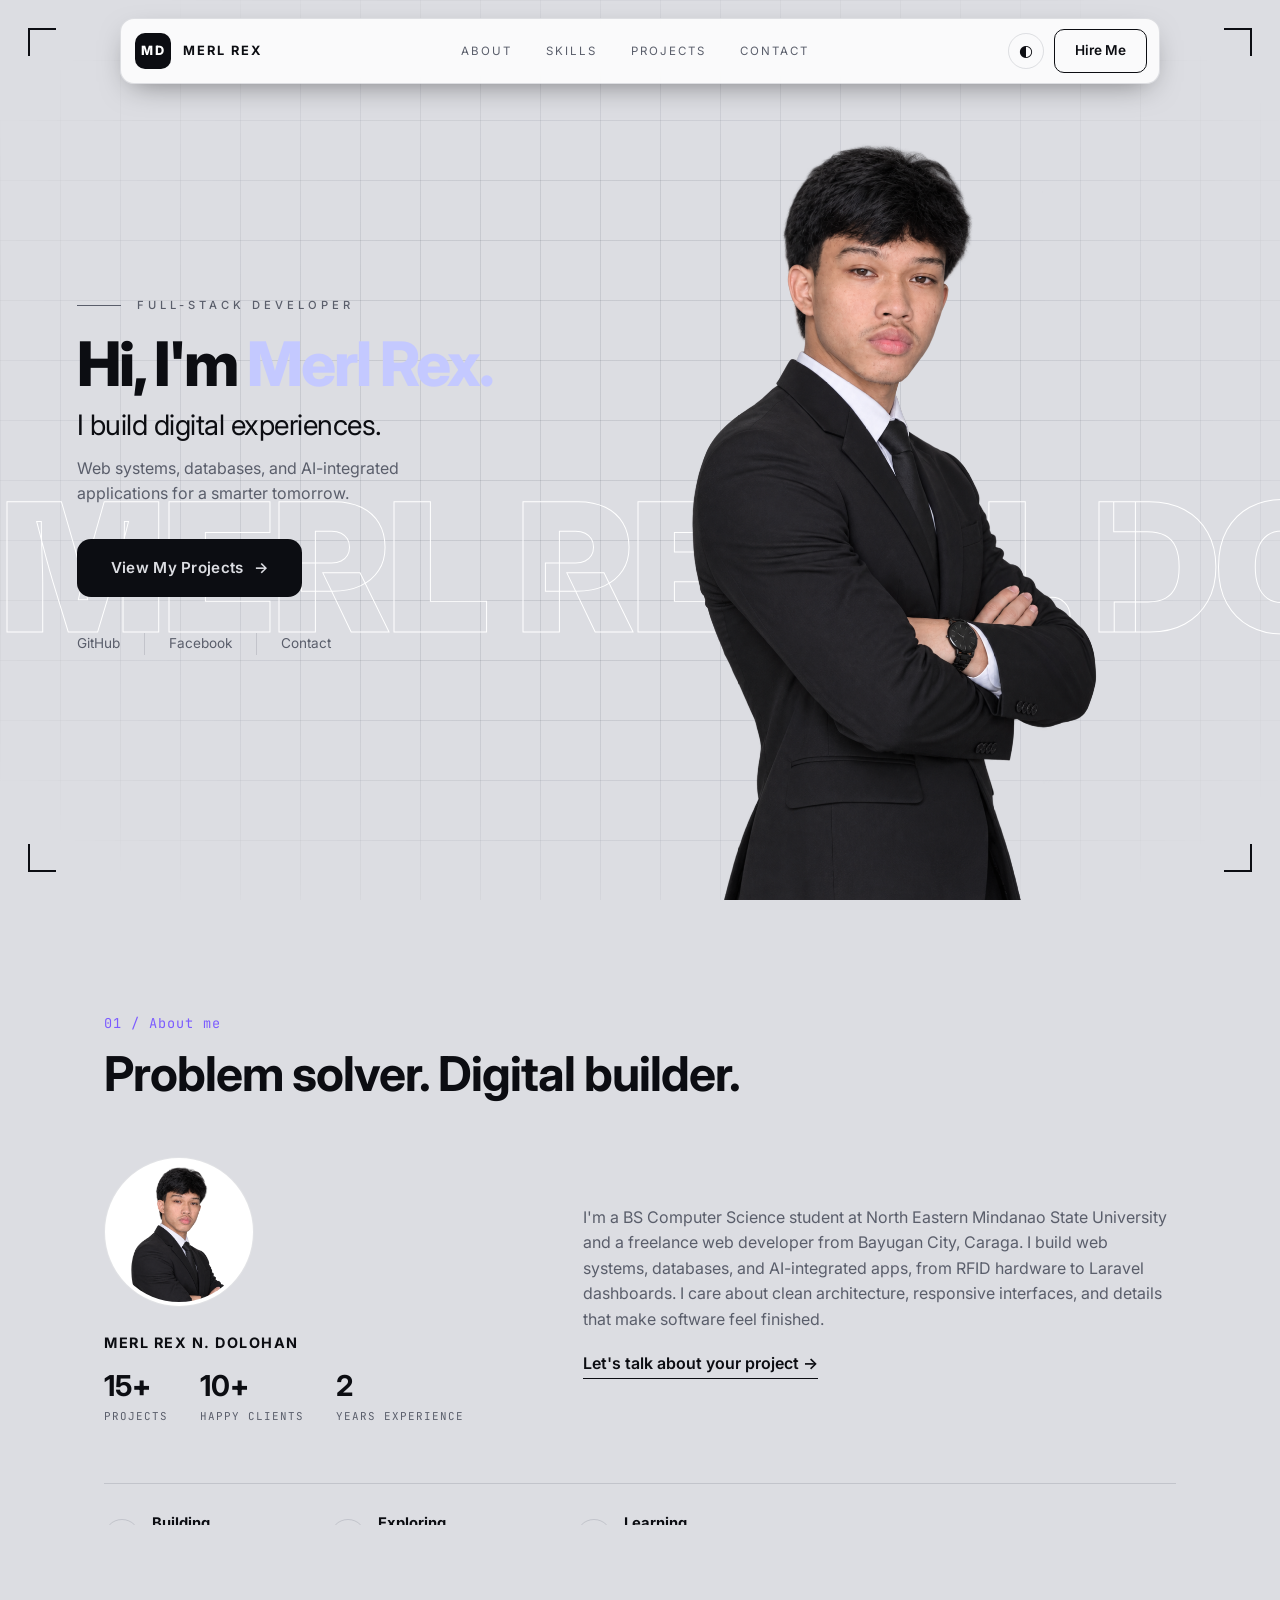
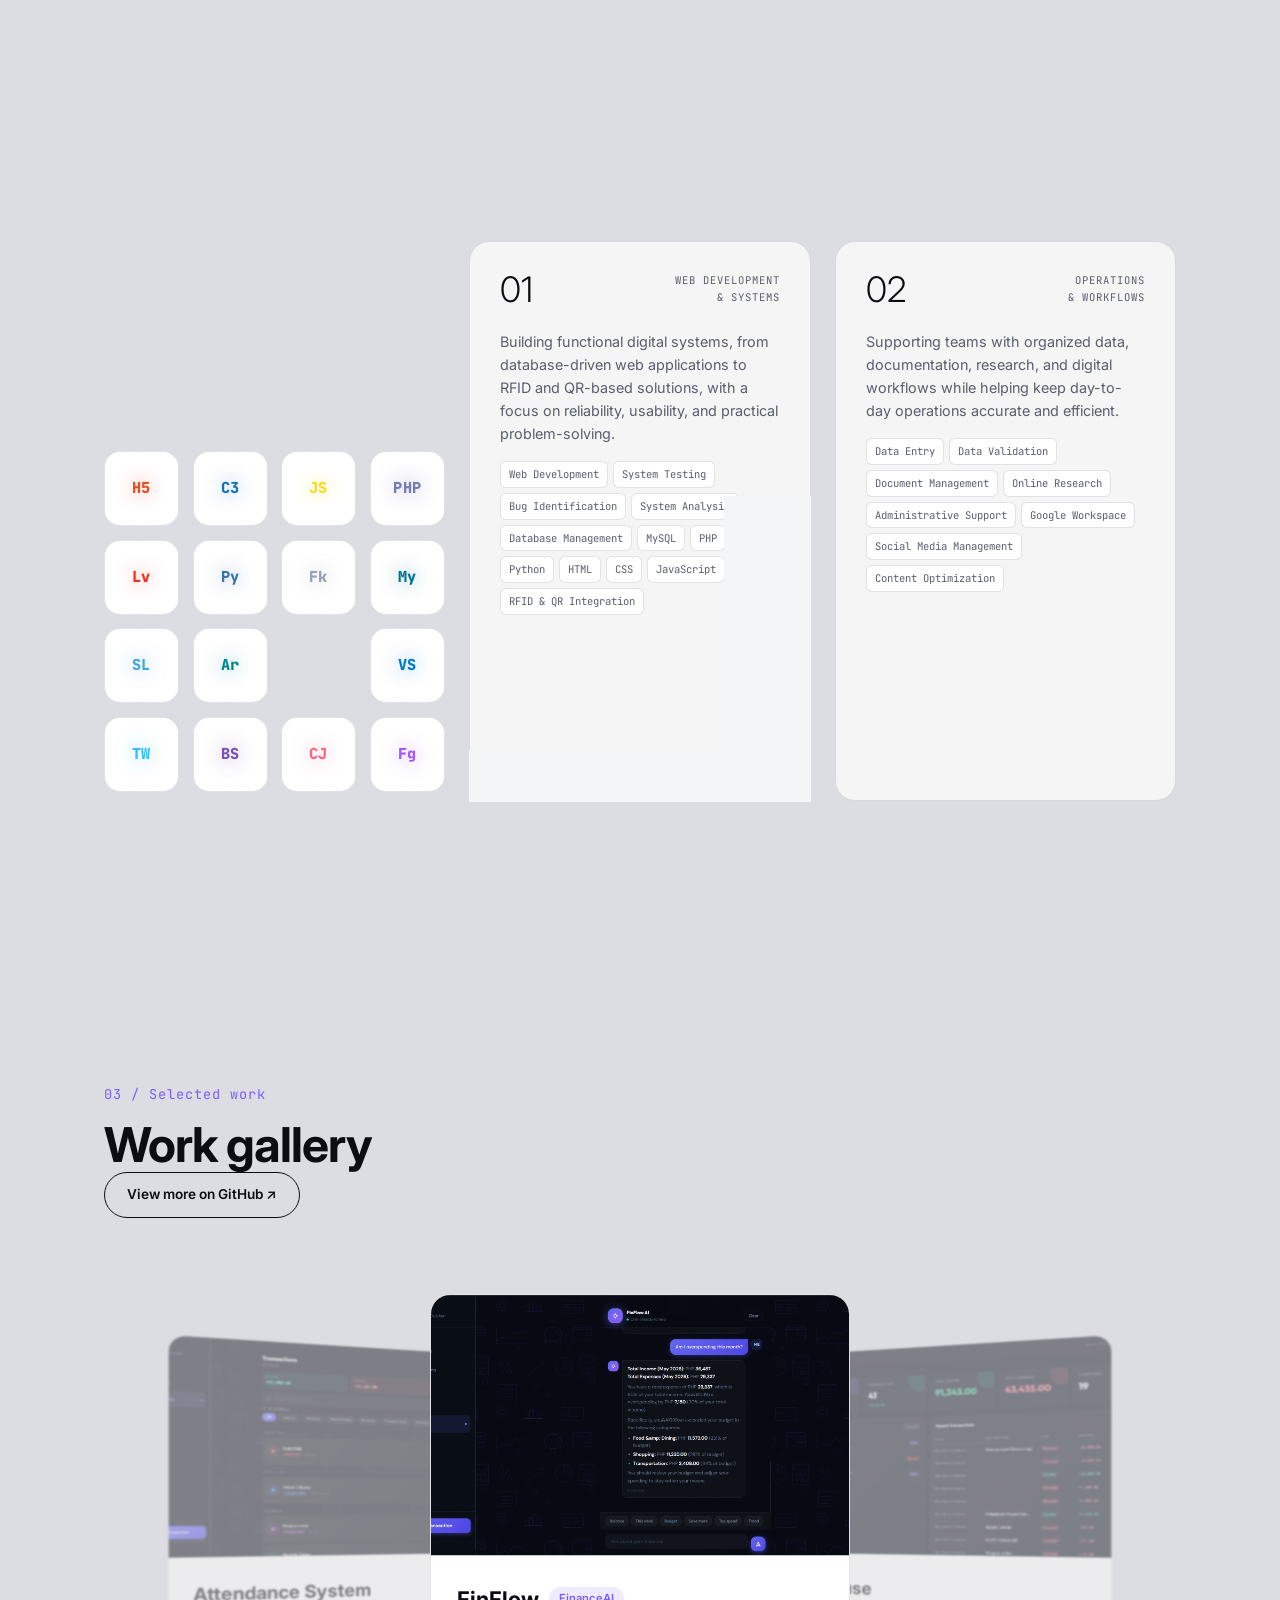
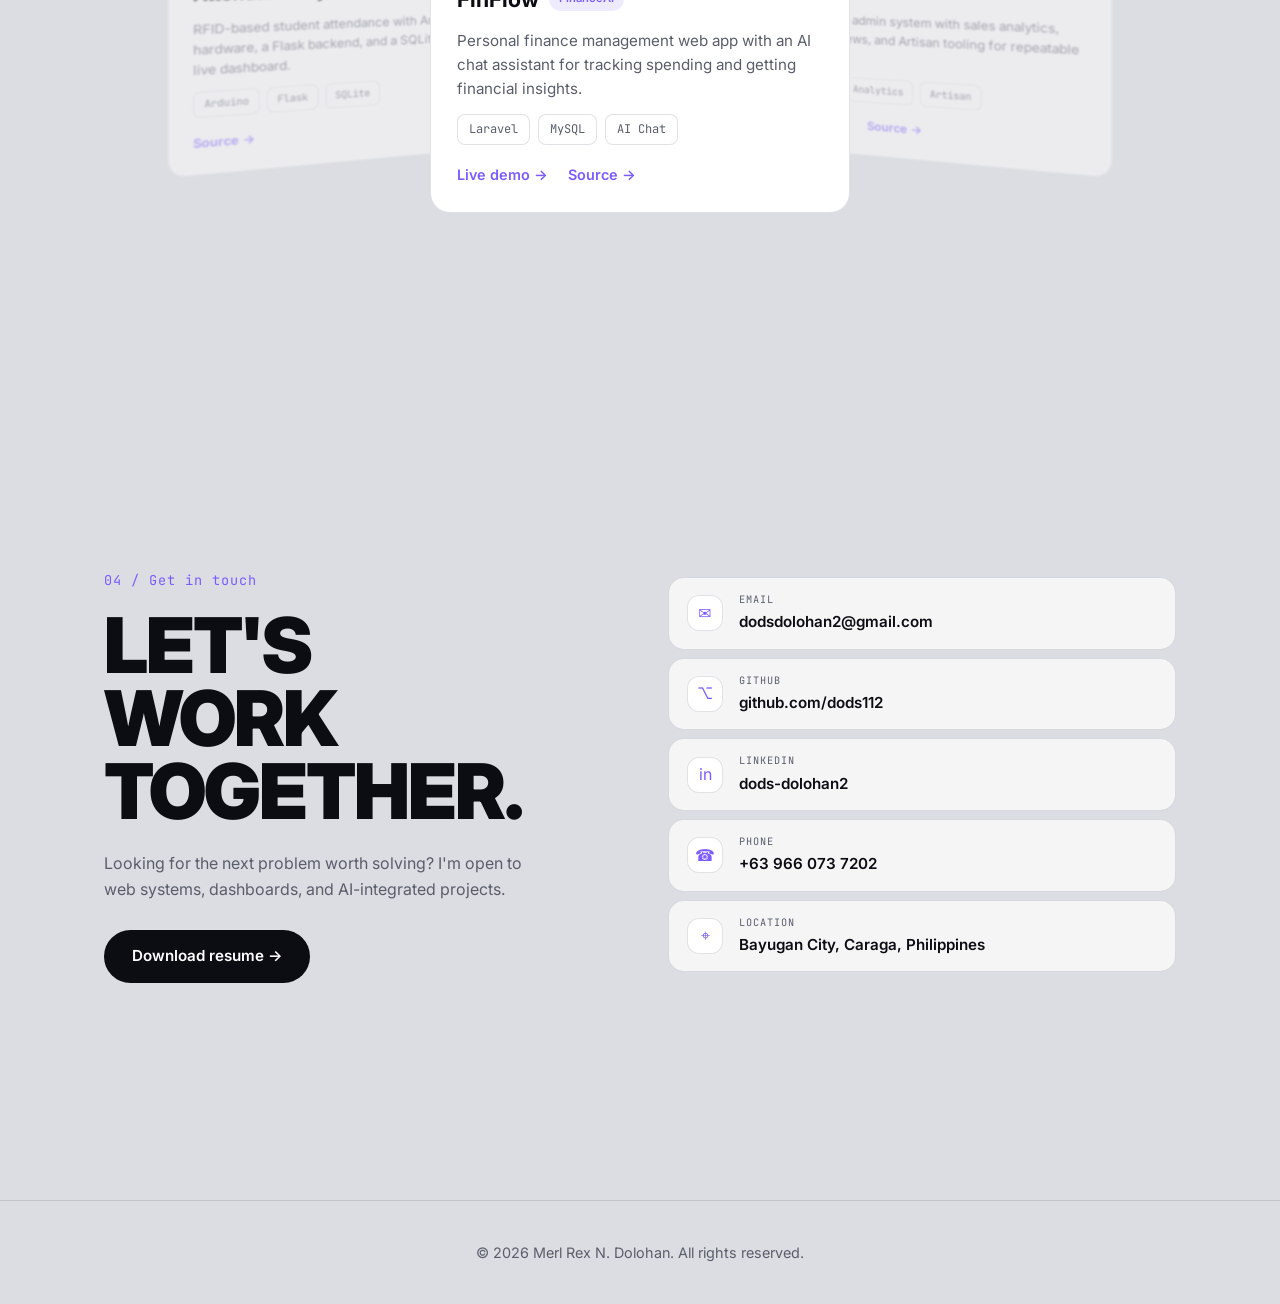
==== commit 2dcb48c0: "updating a few update" ====
--- a/index.html
+++ b/index.html
@@ -13,24 +13,28 @@
 <body>
 
     <!-- ========== WELCOME SCREEN ========== -->
-<div class="welcome" id="welcome" aria-hidden="true">
-    <div class="welcome-inner">
-       <div class="bat-logo" aria-label="Batman logo" role="img">
-    <svg viewBox="0 0 300 163" xmlns="http://www.w3.org/2000/svg">
-        <path class="bat-outer" pathLength="1" d="M131.5.7c-43.6 5.5-60.5 9.9-84 21.8-16.2 8.2-29.5 19.1-38 31C4.4 60.7 0 73.6 0 81.6c0 6 3.7 18.6 7.3 24.4 8.9 14.7 24.4 27.5 44.2 36.5 12.5 5.7 13.6 6.1 20.5 8.3 43.9 13.9 95.4 15.6 139.5 4.6 31.7-8 55.7-20.4 71.5-37.1 8.5-9 12.7-16.2 15.4-26.9 2.3-8.8 2-14.1-1.3-23.8-9.2-27.1-39.5-48.3-85.6-59.9-22.7-5.8-62.6-9.2-80-7zM167 6.4c28.5 1.1 59.4 8.7 83 20.6 9.4 4.7 11.5 6.1 21.5 14.2 17.2 13.7 25.4 32.9 21.2 49.5-2.4 9.4-5.3 14.6-12.6 23-21 24.2-65.5 40.7-116.7 43.2-74.9 3.7-141.3-22.8-155-61.8C-3.2 62.2 28.9 28.4 86 13.5c19-5 49-8.7 63.5-7.8 2.2.1 10.1.5 17.5.7z" />
-        <path class="bat-line" pathLength="1" d="M134.6 15.2c-.2 1.3-.9 7.4-1.5 13.6-1.1 12.3-3 17.7-8 23.4-4.3 4.9-7.8 6.2-16 5.6-4.9-.4-8.2-1.3-12-3.4-12.7-6.9-14.2-17.3-4.4-30.5 2.3-3.3 4.3-6.1 4.3-6.3 0-1.6-32.4 9.6-42.5 14.7C38 40.6 22 54.5 16.5 65.5c-2.7 5.3-3 7-3 15.1 0 8.5.2 9.5 3.9 16.9 4.9 9.8 16.7 22.2 27.2 28.4 8.3 4.9 25.4 12.5 30.3 13.6l3.5.7-4.2-4.7c-9-10.2-13.5-25.1-9.8-32.2C67.1 98 70.5 96 77.1 96c7.1 0 14.5 3 22.7 9.3 3.1 2.3 6.3 4.6 7 5.1.9.5 2.7-.8 5.6-3.8 4.9-5.3 7.6-5.8 12.7-2.3 4.7 3.1 9.5 9.9 17.5 24.3 3.8 6.8 7.1 12 7.5 11.6.3-.4 2.1-3.4 3.9-6.7 10.4-19.3 16.1-27.5 21-30 4.8-2.5 7-1.8 11.8 3.2 3.1 3.2 4.9 4.3 5.7 3.7.7-.5 3.4-2.6 6.1-4.6 7.7-5.9 15.1-9.1 21.9-9.5 7.1-.4 10 .8 13.3 5.7 4.8 7.1 1.4 20.5-8.2 32.4l-4.8 5.8 3.4-.7c4.9-1.1 22.1-8.8 29.7-13.4 13.3-8.1 21.3-16.3 27.8-28.6 3.7-6.8 3.8-7.4 3.8-17 0-9.5-.2-10.3-3.4-15.9-7.4-12.8-22.1-25.1-40.4-33.6-9.7-4.5-29.4-11.4-35.6-12.5l-4.4-.7 3.5 4.3c7.1 8.8 9.1 15.9 6.4 22.4-2.2 5.3-4.2 7.3-10.1 10.2-5.2 2.7-15.1 4.1-19.9 2.9-4.1-1-9.2-6.2-12.1-12.3-2.1-4.6-2.9-8.1-3.7-18.2-.6-7-1.4-13-1.9-13.5-.4-.5-1.8 1.2-3 3.8l-2.3 4.6H140.3l-1.8-4c-2.3-5-3.3-5.8-3.9-2.8z" />
-    </svg>
-</div>
-        <span class="welcome-line">HELLO, I'M</span>
-        <span class="welcome-name">MERL REX</span>
-        <span class="welcome-sub">Full-stack web developer</span>
-        <span class="welcome-bar"></span>
+    <div class="welcome" id="welcome" aria-hidden="true">
+        <div class="w-grid"></div>
+        <div class="w-frame"></div>
+        <div class="w-scan"></div>
+        <span class="w-count">000</span>
+
+        <div class="welcome-inner">
+            <div class="bat-logo" role="img" aria-label="Batman logo">
+                <svg viewBox="0 0 300 163" xmlns="http://www.w3.org/2000/svg">
+                    <path class="bat-outer" pathLength="1" d="M131.5.7c-43.6 5.5-60.5 9.9-84 21.8-16.2 8.2-29.5 19.1-38 31C4.4 60.7 0 73.6 0 81.6c0 6 3.7 18.6 7.3 24.4 8.9 14.7 24.4 27.5 44.2 36.5 12.5 5.7 13.6 6.1 20.5 8.3 43.9 13.9 95.4 15.6 139.5 4.6 31.7-8 55.7-20.4 71.5-37.1 8.5-9 12.7-16.2 15.4-26.9 2.3-8.8 2-14.1-1.3-23.8-9.2-27.1-39.5-48.3-85.6-59.9-22.7-5.8-62.6-9.2-80-7zM167 6.4c28.5 1.1 59.4 8.7 83 20.6 9.4 4.7 11.5 6.1 21.5 14.2 17.2 13.7 25.4 32.9 21.2 49.5-2.4 9.4-5.3 14.6-12.6 23-21 24.2-65.5 40.7-116.7 43.2-74.9 3.7-141.3-22.8-155-61.8C-3.2 62.2 28.9 28.4 86 13.5c19-5 49-8.7 63.5-7.8 2.2.1 10.1.5 17.5.7z" />
+                    <path class="bat-line" pathLength="1" d="M134.6 15.2c-.2 1.3-.9 7.4-1.5 13.6-1.1 12.3-3 17.7-8 23.4-4.3 4.9-7.8 6.2-16 5.6-4.9-.4-8.2-1.3-12-3.4-12.7-6.9-14.2-17.3-4.4-30.5 2.3-3.3 4.3-6.1 4.3-6.3 0-1.6-32.4 9.6-42.5 14.7C38 40.6 22 54.5 16.5 65.5c-2.7 5.3-3 7-3 15.1 0 8.5.2 9.5 3.9 16.9 4.9 9.8 16.7 22.2 27.2 28.4 8.3 4.9 25.4 12.5 30.3 13.6l3.5.7-4.2-4.7c-9-10.2-13.5-25.1-9.8-32.2C67.1 98 70.5 96 77.1 96c7.1 0 14.5 3 22.7 9.3 3.1 2.3 6.3 4.6 7 5.1.9.5 2.7-.8 5.6-3.8 4.9-5.3 7.6-5.8 12.7-2.3 4.7 3.1 9.5 9.9 17.5 24.3 3.8 6.8 7.1 12 7.5 11.6.3-.4 2.1-3.4 3.9-6.7 10.4-19.3 16.1-27.5 21-30 4.8-2.5 7-1.8 11.8 3.2 3.1 3.2 4.9 4.3 5.7 3.7.7-.5 3.4-2.6 6.1-4.6 7.7-5.9 15.1-9.1 21.9-9.5 7.1-.4 10 .8 13.3 5.7 4.8 7.1 1.4 20.5-8.2 32.4l-4.8 5.8 3.4-.7c4.9-1.1 22.1-8.8 29.7-13.4 13.3-8.1 21.3-16.3 27.8-28.6 3.7-6.8 3.8-7.4 3.8-17 0-9.5-.2-10.3-3.4-15.9-7.4-12.8-22.1-25.1-40.4-33.6-9.7-4.5-29.4-11.4-35.6-12.5l-4.4-.7 3.5 4.3c7.1 8.8 9.1 15.9 6.4 22.4-2.2 5.3-4.2 7.3-10.1 10.2-5.2 2.7-15.1 4.1-19.9 2.9-4.1-1-9.2-6.2-12.1-12.3-2.1-4.6-2.9-8.1-3.7-18.2-.6-7-1.4-13-1.9-13.5-.4-.5-1.8 1.2-3 3.8l-2.3 4.6H140.3l-1.8-4c-2.3-5-3.3-5.8-3.9-2.8z" />
+                </svg>
+            </div>
+            <span class="welcome-line">HELLO, I'M</span>
+            <span class="welcome-name">MERL REX</span>
+            <span class="welcome-sub">Full-stack web developer</span>
+            <span class="welcome-bar"></span>
+        </div>
     </div>
-</div>
-
-
-    <!-- ========== HERO / NAVBAR ========== -->
-    <section id="home" class="intro">
+
+    <!-- ========== HERO ========== -->
+    <section id="home" class="hero2">
         <header class="navbar">
             <a href="#home" class="brand">
                 <span class="brand-mark">MD</span>
@@ -51,20 +55,27 @@
             </div>
         </header>
 
-        <div class="intro-stage">
-            <h1 class="big-name" aria-label="Merl Rex N. Dolohan">
-                <span class="big-name-track" aria-hidden="true">MERL REX N. DOLOHAN &nbsp;&nbsp;&nbsp; MERL REX N. DOLOHAN &nbsp;&nbsp;&nbsp;</span>
-            </h1>
-            <div class="portrait">
-                <img src="profile.jpg" alt="Merl Rex N. Dolohan, full-stack web developer">
-            </div>
-            <div class="intro-meta">
-                <p class="role">Full-stack web developer</p>
-                <p class="role-sub">Web systems · Databases · AI-integrated apps</p>
-            </div>
-            <a href="#about" class="scroll-cue" aria-label="Scroll down">
-                <span>  </span>
-            </a>
+        <div class="hero2-bg-name" aria-hidden="true">
+            <span>MERL REX N. DOLOHAN &nbsp;&nbsp;&nbsp;&nbsp; MERL REX N. DOLOHAN &nbsp;&nbsp;&nbsp;&nbsp;</span>
+        </div>
+
+        <div class="hero2-content">
+            <span class="hero2-eyebrow">Full-stack developer</span>
+            <h1 class="hero2-title">Hi, I'm <span class="hero2-grad">Merl Rex.</span></h1>
+            <p class="hero2-sub">I build digital experiences.</p>
+            <p class="hero2-desc">Web systems, databases, and AI-integrated applications for a smarter tomorrow.</p>
+            <div class="hero2-actions">
+                <a href="#projects" class="hero2-btn">View My Projects <span aria-hidden="true">→</span></a>
+            </div>
+            <div class="hero2-social">
+                <a href="https://github.com/dods112" target="_blank" rel="noopener">GitHub</a>
+                <a href="https://www.facebook.com/rexdoss.31" target="_blank" rel="noopener">Facebook</a>
+                <a href="#contact">Contact</a>
+            </div>
+        </div>
+
+        <div class="hero2-photo">
+            <img src="profile.jpg" alt="Merl Rex N. Dolohan, full-stack web developer">
         </div>
     </section>
 
@@ -112,7 +123,7 @@
             </div>
         </section>
 
-        <!-- ========== WHAT I CAN DO (ONE PAGE) ========== -->
+        <!-- ========== WHAT I CAN DO ========== -->
         <section id="skills" class="section skills-page">
             <div class="skills-grid">
                 <div class="skills-intro reveal">
@@ -121,26 +132,26 @@
                     <p class="skills-lead">I combine technical, problem-solving, and digital skills to build reliable systems, manage data, and support efficient digital workflows.</p>
 
                     <div class="icon-grid">
-                        <span class="tech" title="HTML5" style="--c:#e34f26">H5</span>
-                        <span class="tech" title="CSS3" style="--c:#1572b6">C3</span>
-                        <span class="tech" title="JavaScript" style="--c:#f7df1e">JS</span>
-                        <span class="tech" title="PHP" style="--c:#777bb4">PHP</span>
-                        <span class="tech" title="Laravel" style="--c:#ff2d20">Lv</span>
-                        <span class="tech" title="Python" style="--c:#3776ab">Py</span>
-                        <span class="tech" title="Flask" style="--c:#9aa0b4">Fk</span>
-                        <span class="tech" title="MySQL" style="--c:#00758f">My</span>
-                        <span class="tech" title="SQLite" style="--c:#44a8e0">SL</span>
-                        <span class="tech" title="Arduino" style="--c:#00878f">Ar</span>
-                        <span class="tech" title="Git" style="--c:#f05032">Git</span>
-                        <span class="tech" title="VS Code" style="--c:#007acc">VS</span>
-                        <span class="tech" title="Tailwind" style="--c:#38bdf8">TW</span>
-                        <span class="tech" title="Bootstrap" style="--c:#7952b3">BS</span>
-                        <span class="tech" title="Chart.js" style="--c:#ff6384">CJ</span>
-                        <span class="tech" title="Figma" style="--c:#a259ff">Fg</span>
-                    </div>
-                </div>
-
-                <article class="cap-card reveal" data-tilt>
+                        <span class="tech" title="HTML5" style="--c:#e34f26; --i:0">H5</span>
+                        <span class="tech" title="CSS3" style="--c:#1572b6; --i:1">C3</span>
+                        <span class="tech" title="JavaScript" style="--c:#f7df1e; --i:2">JS</span>
+                        <span class="tech" title="PHP" style="--c:#777bb4; --i:3">PHP</span>
+                        <span class="tech" title="Laravel" style="--c:#ff2d20; --i:4">Lv</span>
+                        <span class="tech" title="Python" style="--c:#3776ab; --i:5">Py</span>
+                        <span class="tech" title="Flask" style="--c:#9aa0b4; --i:6">Fk</span>
+                        <span class="tech" title="MySQL" style="--c:#00758f; --i:7">My</span>
+                        <span class="tech" title="SQLite" style="--c:#44a8e0; --i:8">SL</span>
+                        <span class="tech" title="Arduino" style="--c:#00878f; --i:9">Ar</span>
+                        <span class="tech" title="Git" style="--c:#f05032; --i:10">Git</span>
+                        <span class="tech" title="VS Code" style="--c:#007acc; --i:11">VS</span>
+                        <span class="tech" title="Tailwind" style="--c:#38bdf8; --i:12">TW</span>
+                        <span class="tech" title="Bootstrap" style="--c:#7952b3; --i:13">BS</span>
+                        <span class="tech" title="Chart.js" style="--c:#ff6384; --i:14">CJ</span>
+                        <span class="tech" title="Figma" style="--c:#a259ff; --i:15">Fg</span>
+                    </div>
+                </div>
+
+                <article class="cap-card reveal">
                     <div class="cap-top">
                         <span class="cap-num">01</span>
                         <span class="cap-label">Web Development<br>&amp; Systems</span>
@@ -151,7 +162,7 @@
                     </div>
                 </article>
 
-                <article class="cap-card reveal" data-tilt>
+                <article class="cap-card reveal">
                     <div class="cap-top">
                         <span class="cap-num">02</span>
                         <span class="cap-label">Operations<br>&amp; Workflows</span>
@@ -164,475 +175,349 @@
             </div>
         </section>
 
-       <!-- ========== WORK GALLERY (SWIPE CAROUSEL) ========== -->
-<section id="projects" class="section">
-    <div class="section-head work-head reveal">
-        <div>
-            <span class="eyebrow">03 / Selected work</span>
-            <h2>Work gallery</h2>
-        </div>
-        <a href="https://github.com/dods112" target="_blank" rel="noopener" class="btn outline">View more on GitHub ↗</a>
-    </div>
-
-    <div class="carousel">
-
-        <div class="car-stage" id="carStage">
-            <article class="project-card car-item">
-                <div class="project-img">
-                    <img src="ai_chat.png" alt="FinFlow AI chat interface" loading="lazy">
-                </div>
-                <div class="project-body">
-                    <h3>FinFlow <span class="tag-soft">FinanceAI</span></h3>
-                    <p>Personal finance management web app with an AI chat assistant for tracking spending and getting financial insights.</p>
-                    <div class="tags"><span>Laravel</span><span>MySQL</span><span>AI Chat</span></div>
-                    <div class="project-links">
-                        <a href="#" class="link">Live demo →</a>
-                        <a href="#" class="link">Source →</a>
-                    </div>
-                </div>
-            </article>
-
-            <article class="project-card car-item">
-                <div class="project-img">
-                    <img src="admin.png" alt="Brewhouse admin dashboard" loading="lazy">
-                </div>
-                <div class="project-body">
-                    <h3>Brewhouse</h3>
-                    <p>Coffee shop admin system with sales analytics, inventory views, and Artisan tooling for repeatable data tasks.</p>
-                    <div class="tags"><span>Laravel</span><span>Analytics</span><span>Artisan</span></div>
-                    <div class="project-links">
-                        <a href="#" class="link">Live demo →</a>
-                        <a href="#" class="link">Source →</a>
-                    </div>
-                </div>
-            </article>
-
-            <article class="project-card car-item">
-                <div class="project-img">
-                    <img src="transaction.png" alt="Attendance system dashboard" loading="lazy">
-                </div>
-                <div class="project-body">
-                    <h3>Attendance System</h3>
-                    <p>RFID-based student attendance with Arduino hardware, a Flask backend, and a SQLite-powered live dashboard.</p>
-                    <div class="tags"><span>Arduino</span><span>Flask</span><span>SQLite</span></div>
-                    <div class="project-links">
-                        <a href="#" class="link">Source →</a>
-                    </div>
-                </div>
-            </article>
-        </div>
-
-    </div>
-
-    <div class="car-dots" id="carDots"></div>
-</section>
+        <!-- ========== WORK GALLERY ========== -->
+        <section id="projects" class="section">
+            <div class="section-head reveal">
+                <div>
+                    <span class="eyebrow">03 / Selected work</span>
+                    <h2>Work gallery</h2>
+                </div>
+                <a href="https://github.com/dods112" target="_blank" rel="noopener" class="btn outline">View more on GitHub ↗</a>
+            </div>
+
+            <div class="carousel">
+                <div class="car-stage" id="carStage">
+                    <article class="project-card car-item">
+                        <div class="project-img">
+                            <img src="ai_chat.png" alt="FinFlow AI chat interface" loading="lazy">
+                        </div>
+                        <div class="project-body">
+                            <h3>FinFlow <span class="tag-soft">FinanceAI</span></h3>
+                            <p>Personal finance management web app with an AI chat assistant for tracking spending and getting financial insights.</p>
+                            <div class="tags"><span>Laravel</span><span>MySQL</span><span>AI Chat</span></div>
+                            <div class="project-links">
+                                <a href="#" class="link">Live demo →</a>
+                                <a href="#" class="link">Source →</a>
+                            </div>
+                        </div>
+                    </article>
+
+                    <article class="project-card car-item">
+                        <div class="project-img">
+                            <img src="admin.png" alt="Brewhouse admin dashboard" loading="lazy">
+                        </div>
+                        <div class="project-body">
+                            <h3>Brewhouse</h3>
+                            <p>Coffee shop admin system with sales analytics, inventory views, and Artisan tooling for repeatable data tasks.</p>
+                            <div class="tags"><span>Laravel</span><span>Analytics</span><span>Artisan</span></div>
+                            <div class="project-links">
+                                <a href="#" class="link">Live demo →</a>
+                                <a href="#" class="link">Source →</a>
+                            </div>
+                        </div>
+                    </article>
+
+                    <article class="project-card car-item">
+                        <div class="project-img">
+                            <img src="transaction.png" alt="Attendance system dashboard" loading="lazy">
+                        </div>
+                        <div class="project-body">
+                            <h3>Attendance System</h3>
+                            <p>RFID-based student attendance with Arduino hardware, a Flask backend, and a SQLite-powered live dashboard.</p>
+                            <div class="tags"><span>Arduino</span><span>Flask</span><span>SQLite</span></div>
+                            <div class="project-links">
+                                <a href="#" class="link">Source →</a>
+                            </div>
+                        </div>
+                    </article>
+                </div>
+            </div>
+
+            <div class="car-dots" id="carDots"></div>
+        </section>
 
         <!-- ========== CONTACT ========== -->
-<section id="contact" class="section contact">
-    <div class="contact-wrap">
-        <div class="contact-left reveal">
-            <span class="eyebrow">04 / Get in touch</span>
-            <h2 class="contact-big">Let's<br>work<br>together.</h2>
-            <p class="lead">Looking for the next problem worth solving? I'm open to web systems, dashboards, and AI-integrated projects.</p>
-            <a href="Merl_Rex_Resume.pdf" download class="btn primary pill">Download resume →</a>
-        </div>
-
-        <div class="contact-right">
-            <div class="info-stack">
-                <a href="mailto:dodsdolohan2@gmail.com" class="info-card reveal">
-                    <span class="info-icon">✉</span>
-                    <div><span class="label">Email</span><strong>dodsdolohan2@gmail.com</strong></div>
-                </a>
-                <a href="https://github.com/dods112" target="_blank" rel="noopener" class="info-card reveal">
-                    <span class="info-icon">⌥</span>
-                    <div><span class="label">GitHub</span><strong>github.com/dods112</strong></div>
-                </a>
-                <a href="https://www.linkedin.com/in/dods-dolohan2-972303411/" target="_blank" rel="noopener" class="info-card reveal">
-                    <span class="info-icon">in</span>
-                    <div><span class="label">LinkedIn</span><strong>dods-dolohan2</strong></div>
-                </a>
-                <a href="tel:+639660737202" class="info-card reveal">
-                    <span class="info-icon">☎</span>
-                    <div><span class="label">Phone</span><strong>+63 966 073 7202</strong></div>
-                </a>
-                <div class="info-card reveal">
-                    <span class="info-icon">⌖</span>
-                    <div><span class="label">Location</span><strong>Bayugan City, Caraga, Philippines</strong></div>
-                </div>
-            </div>
-
-        </div>
-    </div>
-</section>
+        <section id="contact" class="section contact">
+            <div class="contact-wrap">
+                <div class="contact-left reveal">
+                    <span class="eyebrow">04 / Get in touch</span>
+                    <h2 class="contact-big">Let's<br>work<br>together.</h2>
+                    <p class="lead">Looking for the next problem worth solving? I'm open to web systems, dashboards, and AI-integrated projects.</p>
+                    <a href="Merl_Rex_Resume.pdf" download class="btn primary pill">Download resume →</a>
+                </div>
+
+                <div class="contact-right">
+                    <div class="info-stack">
+                        <a href="mailto:dodsdolohan2@gmail.com" class="info-card reveal">
+                            <span class="info-icon">✉</span>
+                            <div><span class="label">Email</span><strong>dodsdolohan2@gmail.com</strong></div>
+                        </a>
+                        <a href="https://github.com/dods112" target="_blank" rel="noopener" class="info-card reveal">
+                            <span class="info-icon">⌥</span>
+                            <div><span class="label">GitHub</span><strong>github.com/dods112</strong></div>
+                        </a>
+                        <a href="https://www.linkedin.com/in/dods-dolohan2-972303411/" target="_blank" rel="noopener" class="info-card reveal">
+                            <span class="info-icon">in</span>
+                            <div><span class="label">LinkedIn</span><strong>dods-dolohan2</strong></div>
+                        </a>
+                        <a href="tel:+639660737202" class="info-card reveal">
+                            <span class="info-icon">☎</span>
+                            <div><span class="label">Phone</span><strong>+63 966 073 7202</strong></div>
+                        </a>
+                        <div class="info-card reveal">
+                            <span class="info-icon">⌖</span>
+                            <div><span class="label">Location</span><strong>Bayugan City, Caraga, Philippines</strong></div>
+                        </div>
+                    </div>
+                </div>
+            </div>
+        </section>
     </main>
 
     <footer class="footer">
         <p>© <span id="year"></span> Merl Rex N. Dolohan. All rights reserved.</p>
     </footer>
 
+    <!-- ========== HIRE ME POPUP ========== -->
+    <div class="modal" id="hireModal" aria-hidden="true">
+        <div class="modal-box" role="dialog" aria-modal="true" aria-labelledby="hireTitle">
+            <button type="button" class="modal-close" id="hireClose" aria-label="Close">×</button>
+            <span class="eyebrow">Hire me</span>
+            <h3 id="hireTitle">Send me a message</h3>
+
+            <form class="modal-form" action="https://formspree.io/f/xlgzlvkr" method="POST">
+                <div class="form-row">
+                    <div class="field">
+                        <label for="mName">Full name</label>
+                        <input type="text" id="mName" name="name" placeholder="Your full name" required>
+                    </div>
+                    <div class="field">
+                        <label for="mEmail">Email address</label>
+                        <input type="email" id="mEmail" name="email" placeholder="Your email address" required>
+                    </div>
+                </div>
+                <div class="field">
+                    <label for="mSubject">Project subject</label>
+                    <input type="text" id="mSubject" name="subject" placeholder="Project subject" required>
+                </div>
+                <div class="field">
+                    <label for="mMessage">Message</label>
+                    <textarea id="mMessage" name="message" rows="4" placeholder="Tell me about your project, timeline, and goals..." required></textarea>
+                </div>
+                <button type="submit" class="btn primary send-btn">Send message →</button>
+            </form>
+        </div>
+    </div>
+
     <script>
-// Year
-document.getElementById('year').textContent = new Date().getFullYear();
-
-const reduceMotion = window.matchMedia('(prefers-reduced-motion: reduce)').matches;
-const root = document.documentElement;
-
-requestAnimationFrame(() => document.body.classList.add('loaded'));
-
-// ---------- Theme toggle ----------
-const themeBtn = document.getElementById('themeToggle');
-if (localStorage.getItem('theme')) root.setAttribute('data-theme', localStorage.getItem('theme'));
-themeBtn.addEventListener('click', () => {
-    const next = root.getAttribute('data-theme') === 'dark' ? 'light' : 'dark';
-    const apply = () => {
-        root.setAttribute('data-theme', next);
-        localStorage.setItem('theme', next);
-    };
-    if (!document.startViewTransition || reduceMotion) {
-        root.classList.add('theme-fade');
-        apply();
-        setTimeout(() => root.classList.remove('theme-fade'), 700);
-        return;
-    }
-    const r = themeBtn.getBoundingClientRect();
-    const x = r.left + r.width / 2;
-    const y = r.top + r.height / 2;
-    const radius = Math.hypot(Math.max(x, innerWidth - x), Math.max(y, innerHeight - y));
-    const t = document.startViewTransition(apply);
-    t.ready.then(() => {
-        root.animate(
-            { clipPath: [`circle(0px at ${x}px ${y}px)`, `circle(${radius}px at ${x}px ${y}px)`] },
-            { duration: 700, easing: 'cubic-bezier(0.2, 0.7, 0.2, 1)', pseudoElement: '::view-transition-new(root)' }
-        );
-    });
+    (() => {
+        const $ = (s) => document.querySelector(s);
+        const root = document.documentElement;
+        const reduce = matchMedia('(prefers-reduced-motion: reduce)').matches;
+        const desktop = matchMedia('(min-width: 769px) and (hover: hover) and (pointer: fine)').matches;
+
+        // ---------- Basics ----------
+        $('#year').textContent = new Date().getFullYear();
+        requestAnimationFrame(() => document.body.classList.add('loaded'));
+        if (localStorage.getItem('theme')) root.setAttribute('data-theme', localStorage.getItem('theme'));
+
+        // ---------- Welcome screen: removed after the intro, never blocks clicks ----------
+       // ---------- Welcome screen: removed after the intro, then the hero animates in ----------
+const welcome = $('#welcome');
+const startHero = () => document.body.classList.add('hero-go');
+if (reduce) {
+    welcome.remove();
+    startHero();
+} else {
+    welcome.style.pointerEvents = 'none';
+    setTimeout(() => {
+        welcome.remove();
+        startHero();
+    }, 2800);
+}
+
+        // ---------- Theme toggle ----------
+        $('#themeToggle').addEventListener('click', () => {
+            const next = root.getAttribute('data-theme') === 'dark' ? 'light' : 'dark';
+            root.setAttribute('data-theme', next);
+            localStorage.setItem('theme', next);
+        });
+
+        // ---------- Mobile menu ----------
+        const navLinks = $('#navLinks');
+        const menuBtn = $('#menuBtn');
+        menuBtn.addEventListener('click', () => {
+            const open = navLinks.classList.toggle('open');
+            menuBtn.classList.toggle('active', open);
+            menuBtn.setAttribute('aria-expanded', open);
+        });
+
+        // ---------- One click handler for every in-page link ----------
+        const sectionOf = (el) => el.closest('section, footer') || el;
+        const scrollToEl = (el) => {
+            const top = sectionOf(el).getBoundingClientRect().top + window.pageYOffset;
+            window.scrollTo({ top, behavior: 'auto' });
+        };
+
+        document.addEventListener('click', (e) => {
+            const a = e.target.closest('a[href^="#"]');
+            if (!a || a.getAttribute('href').length < 2) return;
+            const target = document.querySelector(a.getAttribute('href'));
+            if (!target) return;
+            e.preventDefault();
+            scrollToEl(target);
+            navLinks.classList.remove('open');
+            menuBtn.classList.remove('active');
+            menuBtn.setAttribute('aria-expanded', 'false');
+        });
+
+        // ---------- Desktop only: wheel and keys move one section ----------
+        if (desktop) {
+            const pages = [...document.querySelectorAll('.hero2, main > section, .footer')];
+            let locked = false;
+
+            const currentIndex = () => {
+                const mid = window.pageYOffset + window.innerHeight / 2;
+                let idx = 0;
+                pages.forEach((p, i) => {
+                    if (p.getBoundingClientRect().top + window.pageYOffset <= mid) idx = i;
+                });
+                return idx;
+            };
+
+            const step = (dir) => {
+                if (locked) return;
+                const now = currentIndex();
+                const next = Math.max(0, Math.min(pages.length - 1, now + dir));
+                if (next === now) return;
+                scrollToEl(pages[next]);
+                locked = true;
+                setTimeout(() => { locked = false; }, 450);
+            };
+
+            const inField = (el) => el.closest && el.closest('textarea, select, input, .carousel, .modal');
+
+            window.addEventListener('wheel', (e) => {
+                if (inField(e.target)) return;
+                e.preventDefault();
+                if (Math.abs(e.deltaY) > 5) step(e.deltaY > 0 ? 1 : -1);
+            }, { passive: false });
+
+            window.addEventListener('keydown', (e) => {
+                if (['INPUT', 'TEXTAREA', 'SELECT'].includes(e.target.tagName)) return;
+                if (['ArrowDown', 'PageDown', ' '].includes(e.key)) { e.preventDefault(); step(1); }
+                if (['ArrowUp', 'PageUp'].includes(e.key)) { e.preventDefault(); step(-1); }
+            });
+        }
+
+        // ---------- Hire Me popup ----------
+        const modal = $('#hireModal');
+        const openModal = () => {
+            modal.classList.add('open');
+            modal.setAttribute('aria-hidden', 'false');
+            setTimeout(() => $('#mName').focus(), 150);
+        };
+        const closeModal = () => {
+            modal.classList.remove('open');
+            modal.setAttribute('aria-hidden', 'true');
+        };
+        $('#hireBtn').addEventListener('click', openModal);
+        $('#hireClose').addEventListener('click', closeModal);
+        modal.addEventListener('click', (e) => { if (e.target === modal) closeModal(); });
+        document.addEventListener('keydown', (e) => { if (e.key === 'Escape') closeModal(); });
+
+        // ---------- Scroll reveal ----------
+        const revealObs = new IntersectionObserver((entries) => {
+            entries.forEach((e) => {
+                if (e.isIntersecting) {
+                    e.target.classList.add('visible');
+                    revealObs.unobserve(e.target);
+                }
+            });
+        }, { threshold: 0.12 });
+        document.querySelectorAll('.reveal').forEach((el, i) => {
+            el.style.transitionDelay = (i % 4) * 90 + 'ms';
+            revealObs.observe(el);
+        });
+
+        // ---------- Counters ----------
+        const countObs = new IntersectionObserver((entries) => {
+            entries.forEach((e) => {
+                if (!e.isIntersecting) return;
+                const el = e.target;
+                const target = +el.dataset.count;
+                const start = performance.now();
+                const tick = (now) => {
+                    const p = Math.min((now - start) / 1400, 1);
+                    el.textContent = Math.floor(p * target);
+                    if (p < 1) requestAnimationFrame(tick);
+                };
+                requestAnimationFrame(tick);
+                countObs.unobserve(el);
+            });
+        }, { threshold: 0.5 });
+        document.querySelectorAll('[data-count]').forEach((el) => countObs.observe(el));
+
+        // ---------- Project carousel (drag, swipe, dots, click side cards) ----------
+        const items = [...document.querySelectorAll('.car-item')];
+        const dots = $('#carDots');
+        const stage = $('#carStage');
+        let idx = 0, startX = 0, dragging = false, moved = false;
+
+        items.forEach((_, i) => {
+            const b = document.createElement('button');
+            b.setAttribute('aria-label', 'Project ' + (i + 1));
+            b.addEventListener('click', () => go(i));
+            dots.appendChild(b);
+        });
+
+        const render = () => {
+            const n = items.length;
+            items.forEach((el, i) => {
+                el.classList.remove('is-active', 'is-prev', 'is-next');
+                const d = (i - idx + n) % n;
+                if (d === 0) el.classList.add('is-active');
+                else if (d === 1) el.classList.add('is-next');
+                else if (d === n - 1) el.classList.add('is-prev');
+            });
+            [...dots.children].forEach((b, i) => b.classList.toggle('on', i === idx));
+        };
+        const go = (i) => { idx = (i + items.length) % items.length; render(); };
+
+        stage.addEventListener('pointerdown', (e) => {
+            dragging = true;
+            moved = false;
+            startX = e.clientX;
+            stage.setPointerCapture(e.pointerId);
+        });
+        stage.addEventListener('pointermove', (e) => {
+            if (dragging && Math.abs(e.clientX - startX) > 8) moved = true;
+        });
+        stage.addEventListener('pointerup', (e) => {
+            if (!dragging) return;
+            dragging = false;
+            const dx = e.clientX - startX;
+            if (Math.abs(dx) > 40) {
+                go(idx + (dx < 0 ? 1 : -1));
+            } else if (!moved) {
+                const card = e.target.closest('.car-item');
+                if (card && !card.classList.contains('is-active')) go(items.indexOf(card));
+            }
+        });
+        stage.addEventListener('pointercancel', () => { dragging = false; });
+        render();
+    })();
+    </script>
+</body>
+
+<script>
+// Always start at the top and never restore an old scroll position
+if ('scrollRestoration' in history) history.scrollRestoration = 'manual';
+window.addEventListener('load', () => {
+    window.scrollTo(0, 0);
 });
-
-// ---------- Mobile menu ----------
-const menuBtn = document.getElementById('menuBtn');
-const navLinks = document.getElementById('navLinks');
-menuBtn.addEventListener('click', () => {
-    const open = navLinks.classList.toggle('open');
-    menuBtn.classList.toggle('active', open);
-    menuBtn.setAttribute('aria-expanded', open);
-});
-navLinks.querySelectorAll('a').forEach(a => a.addEventListener('click', () => {
-    navLinks.classList.remove('open');
-    menuBtn.classList.remove('active');
-}));
-
-// ---------- Scroll reveal ----------
-const revealObs = new IntersectionObserver((entries) => {
-    entries.forEach(e => {
-        if (e.isIntersecting) {
-            e.target.classList.add('visible');
-            revealObs.unobserve(e.target);
-        }
-    });
-}, { threshold: 0.12 });
-document.querySelectorAll('.reveal').forEach((el, i) => {
-    el.style.transitionDelay = (i % 4) * 90 + 'ms';
-    revealObs.observe(el);
-});
-
-// ---------- Counters ----------
-const countObs = new IntersectionObserver((entries) => {
-    entries.forEach(e => {
-        if (!e.isIntersecting) return;
-        const el = e.target;
-        const target = +el.dataset.count;
-        const start = performance.now();
-        const tick = (now) => {
-            const p = Math.min((now - start) / 1400, 1);
-            el.textContent = Math.floor(p * target);
-            if (p < 1) requestAnimationFrame(tick);
-        };
-        requestAnimationFrame(tick);
-        countObs.unobserve(el);
-    });
-}, { threshold: 0.5 });
-document.querySelectorAll('[data-count]').forEach(el => countObs.observe(el));
-
-// ---------- 3D tilt (mouse only) ----------
-const fine = window.matchMedia('(hover: hover) and (pointer: fine)').matches;
-if (fine && !reduceMotion) {
-    document.querySelectorAll('[data-tilt]').forEach(card => {
-        card.addEventListener('mousemove', e => {
-            const r = card.getBoundingClientRect();
-            const x = (e.clientX - r.left) / r.width;
-            const y = (e.clientY - r.top) / r.height;
-            card.style.transform = `perspective(900px) rotateX(${(0.5 - y) * 8}deg) rotateY(${(x - 0.5) * 8}deg) translateY(-6px)`;
-            card.style.setProperty('--mx', x * 100 + '%');
-            card.style.setProperty('--my', y * 100 + '%');
-        });
-        card.addEventListener('mouseleave', () => card.style.transform = '');
-    });
-}
-
-// ---------- Project carousel ----------
-(() => {
-    const items = [...document.querySelectorAll('.car-item')];
-    const dots = document.getElementById('carDots');
-    const stage = document.getElementById('carStage');
-    let idx = 0;
-    let startX = 0, dragging = false, moved = false;
-
-    items.forEach((_, i) => {
-        const b = document.createElement('button');
-        b.setAttribute('aria-label', 'Project ' + (i + 1));
-        b.addEventListener('click', () => go(i));
-        dots.appendChild(b);
-    });
-
-    function render() {
-        const n = items.length;
-        items.forEach((el, i) => {
-            el.classList.remove('is-active', 'is-prev', 'is-next');
-            const d = (i - idx + n) % n;
-            if (d === 0) el.classList.add('is-active');
-            else if (d === 1) el.classList.add('is-next');
-            else if (d === n - 1) el.classList.add('is-prev');
-        });
-        [...dots.children].forEach((b, i) => b.classList.toggle('on', i === idx));
-    }
-
-    function go(i) {
-        idx = (i + items.length) % items.length;
-        render();
-    }
-
-    stage.addEventListener('pointerdown', e => {
-        dragging = true;
-        moved = false;
-        startX = e.clientX;
-        stage.setPointerCapture(e.pointerId);
-    });
-    stage.addEventListener('pointermove', e => {
-        if (dragging && Math.abs(e.clientX - startX) > 8) moved = true;
-    });
-    stage.addEventListener('pointerup', e => {
-        if (!dragging) return;
-        dragging = false;
-        const dx = e.clientX - startX;
-        if (Math.abs(dx) > 40) {
-            go(idx + (dx < 0 ? 1 : -1));
-        } else if (!moved) {
-            const card = e.target.closest('.car-item');
-            if (card && !card.classList.contains('is-active')) go(items.indexOf(card));
-        }
-    });
-    stage.addEventListener('pointercancel', () => { dragging = false; });
-
-    render();
-})();
-
-// ---------- Page-by-page (no visible scrolling) ----------
-(() => {
-    const pages = Array.from(document.querySelectorAll('.intro, main > section, .footer'));
-    let current = 0;
-    let busy = false;
-
-    const syncCurrent = () => {
-        const mid = window.pageYOffset + window.innerHeight / 2;
-        pages.forEach((p, i) => {
-            const top = p.getBoundingClientRect().top + window.pageYOffset;
-            if (top <= mid) current = i;
-        });
-    };
-
-    const jumpTo = (index) => {
-        index = Math.max(0, Math.min(pages.length - 1, index));
-        current = index;
-        const top = pages[index].getBoundingClientRect().top + window.pageYOffset;
-        window.scrollTo({ top, behavior: 'instant' });
-    };
-
-    const step = (dir) => {
-        if (busy) return;
-        syncCurrent();
-        const next = current + dir;
-        if (next < 0 || next >= pages.length) return;
-        jumpTo(next);
-        busy = true;
-        setTimeout(() => { busy = false; }, 400);
-    };
-
-    const isInput = (el) => el && el.closest && el.closest('textarea, select, input, .carousel');
-
-    window.addEventListener('wheel', (e) => {
-        if (isInput(e.target)) return;
-        e.preventDefault();
-        if (Math.abs(e.deltaY) > 5) step(e.deltaY > 0 ? 1 : -1);
-    }, { passive: false });
-
-    window.addEventListener('keydown', (e) => {
-        if (['INPUT', 'TEXTAREA', 'SELECT'].includes(e.target.tagName)) return;
-        if (['ArrowDown', 'PageDown', ' '].includes(e.key)) { e.preventDefault(); step(1); }
-        if (['ArrowUp', 'PageUp'].includes(e.key)) { e.preventDefault(); step(-1); }
-    });
-
-    let startY = 0;
-    window.addEventListener('touchstart', (e) => {
-        if (isInput(e.target)) return;
-        startY = e.touches[0].clientY;
-    }, { passive: true });
-    window.addEventListener('touchmove', (e) => {
-        if (isInput(e.target)) return;
-        e.preventDefault();
-    }, { passive: false });
-    window.addEventListener('touchend', (e) => {
-        if (isInput(e.target)) return;
-        const dy = startY - e.changedTouches[0].clientY;
-        if (Math.abs(dy) > 50) step(dy > 0 ? 1 : -1);
-    }, { passive: true });
-})();
-
-// ---------- Hire Me popup ----------
-(() => {
-    const modal = document.getElementById('hireModal');
-    const openBtn = document.getElementById('hireBtn');
-    const closeBtn = document.getElementById('hireClose');
-
-    const open = () => {
-        modal.classList.add('open');
-        modal.setAttribute('aria-hidden', 'false');
-        setTimeout(() => document.getElementById('mName').focus(), 150);
-    };
-    const close = () => {
-        modal.classList.remove('open');
-        modal.setAttribute('aria-hidden', 'true');
-    };
-
-    openBtn.addEventListener('click', open);
-    closeBtn.addEventListener('click', close);
-    modal.addEventListener('click', e => { if (e.target === modal) close(); });
-    document.addEventListener('keydown', e => { if (e.key === 'Escape') close(); });
-})();
-</script>
-
-<!-- ========== HIRE ME POPUP ========== -->
-<div class="modal" id="hireModal" aria-hidden="true">
-    <div class="modal-box" role="dialog" aria-modal="true" aria-labelledby="hireTitle">
-        <button type="button" class="modal-close" id="hireClose" aria-label="Close">×</button>
-        <span class="eyebrow">Hire me</span>
-        <h3 id="hireTitle">Send me a message</h3>
-
-        <form class="modal-form" action="https://formspree.io/f/xlgzlvkr" method="POST">
-            <div class="form-row">
-                <div class="field">
-                    <label for="mName">Full name</label>
-                    <input type="text" id="mName" name="name" placeholder="Your full name" required>
-                </div>
-                <div class="field">
-                    <label for="mEmail">Email address</label>
-                    <input type="email" id="mEmail" name="email" placeholder="Your email address" required>
-                </div>
-            </div>
-            <div class="field">
-                <label for="mSubject">Project subject</label>
-                <input type="text" id="mSubject" name="subject" placeholder="Project subject" required>
-            </div>
-            <div class="field">
-                <label for="mMessage">Message</label>
-                <textarea id="mMessage" name="message" rows="4" placeholder="Tell me about your project, timeline, and goals..." required></textarea>
-            </div>
-            <button type="submit" class="btn primary send-btn">Send message →</button>
-        </form>
-    </div>
-</div>
-<script>
-document.querySelectorAll('.nav-links a, .brand').forEach(link => {
-    link.addEventListener('click', e => {
-        const href = link.getAttribute('href');
-        if (!href || !href.startsWith('#')) return;
-        const target = document.querySelector(href);
-        if (!target) return;
-        e.preventDefault();
-        target.scrollIntoView({ behavior: 'auto', block: 'start' });
-    });
+window.addEventListener('pageshow', (e) => {
+    if (e.persisted) window.scrollTo(0, 0);
 });
 </script>
-
-<script>
-(() => {
-    const el = document.getElementById('welcome');
-    if (!el) return;
-
-    const saved = localStorage.getItem('theme');
-    if (saved) document.documentElement.setAttribute('data-theme', saved);
-
-    if (window.matchMedia('(prefers-reduced-motion: reduce)').matches) { el.remove(); return; }
-
-    // Split the name into letters for a staggered reveal
-    const name = el.querySelector('.welcome-name');
-    const text = name.textContent;
-    name.setAttribute('aria-label', text);
-    name.textContent = '';
-    [...text].forEach((ch, i) => {
-        const s = document.createElement('span');
-        s.className = 'wl';
-        s.style.setProperty('--i', i);
-        s.textContent = ch === ' ' ? '\u00a0' : ch;
-        name.appendChild(s);
-    });
-
-    // Counter 000 to 100
-    const count = el.querySelector('.w-count');
-    const start = performance.now() + 300;
-    const tick = (now) => {
-        const p = Math.min(Math.max((now - start) / 1800, 0), 1);
-        count.textContent = String(Math.floor(p * 100)).padStart(3, '0');
-        if (p < 1) requestAnimationFrame(tick);
-    };
-    requestAnimationFrame(tick);
-
-    // Circle reveal to the site
-    setTimeout(() => {
-        const anim = el.animate(
-            { clipPath: ['circle(150% at 50% 50%)', 'circle(0px at 50% 50%)'] },
-            { duration: 900, easing: 'cubic-bezier(0.7, 0, 0.2, 1)', fill: 'forwards' }
-        );
-        anim.onfinish = () => el.remove();
-    }, 2700);
-})();
-</script>
-</script>
-<script>
-// Hire Me popup (standalone, uses event delegation)
-document.addEventListener('click', (e) => {
-    const modal = document.getElementById('hireModal');
-    if (!modal) return;
-
-    if (e.target.closest('#hireBtn')) {
-        e.preventDefault();
-        modal.classList.add('open');
-        modal.setAttribute('aria-hidden', 'false');
-        setTimeout(() => {
-            const first = document.getElementById('mName');
-            if (first) first.focus();
-        }, 150);
-        return;
-    }
-
-    if (e.target.closest('#hireClose') || e.target === modal) {
-        modal.classList.remove('open');
-        modal.setAttribute('aria-hidden', 'true');
-    }
-});
-
-document.addEventListener('keydown', (e) => {
-    if (e.key !== 'Escape') return;
-    const modal = document.getElementById('hireModal');
-    if (modal) {
-        modal.classList.remove('open');
-        modal.setAttribute('aria-hidden', 'true');
-    }
-});
-
-// Safety net: if the welcome screen ever gets stuck, remove it so clicks work
-setTimeout(() => {
-    const w = document.getElementById('welcome');
-    if (w) w.remove();
-}, 5000);
-</script>
-</body>
 </html>
--- a/style.css
+++ b/style.css
@@ -1,3 +1,8 @@
+/* =====================================================
+   MERL REX PORTFOLIO - style.css (consolidated)
+   ===================================================== */
+
+/* ---------- Theme variables ---------- */
 :root {
   --bg: #dcdde2;
   --bg-2: #ffffff;
@@ -11,10 +16,11 @@
   --grad: linear-gradient(135deg, #7c5cff, #22d3ee 55%, #f472b6);
   --radius: 20px;
   --shadow: 0 20px 50px -20px rgba(20, 30, 70, 0.25);
+  --nav-bg: rgba(255, 255, 255, 0.85);
 }
 
 [data-theme="dark"] {
-  --bg: #0b0c10;
+  --bg: #090a0d;
   --bg-2: #13151c;
   --surface: rgba(255, 255, 255, 0.05);
   --surface-hover: rgba(255, 255, 255, 0.1);
@@ -23,402 +29,71 @@
   --muted: #9aa0b4;
   --accent-2: #eef0f6;
   --shadow: 0 20px 60px -20px rgba(0, 0, 0, 0.6);
-}
-
+  --nav-bg: rgba(19, 21, 28, 0.85);
+}
+
+/* ---------- Base ---------- */
 * { margin: 0; padding: 0; box-sizing: border-box; }
-html { scroll-behavior: smooth; scroll-padding-top: 90px; }
+
+html {
+  scroll-behavior: auto;
+  scroll-padding-top: 90px;
+  height: 100%;
+  overflow: hidden;
+  scrollbar-width: none;
+}
+html::-webkit-scrollbar { display: none; }
+
 body {
   font-family: 'Inter', system-ui, -apple-system, sans-serif;
-  background: var(--bg); color: var(--text);
-  line-height: 1.6; overflow-x: hidden;
+  background: var(--bg);
+  color: var(--text);
+  line-height: 1.6;
+  height: 100%;
+  overflow: hidden;
+  overscroll-behavior: none;
   transition: background 0.4s, color 0.4s;
 }
+
 img { max-width: 100%; display: block; }
 a { color: inherit; text-decoration: none; }
 button { font: inherit; cursor: pointer; border: none; background: none; color: inherit; }
 [hidden] { display: none !important; }
 
-/* ---------- Intro (hero) ---------- */
-.intro {
-  position: relative; min-height: 100vh; min-height: 100svh;
-  overflow: hidden; display: flex; flex-direction: column;
-  background: var(--bg);
-}
-
-.navbar {
-  position: relative; z-index: 10;
-  margin: 18px auto 0;
-  width: min(1040px, calc(100% - 32px));
-  display: flex; align-items: center; justify-content: space-between; gap: 16px;
-  padding: 10px 12px 10px 14px;
-  background: var(--bg-2);
-  border-radius: 14px;
-  box-shadow: 0 6px 24px -12px rgba(0, 0, 0, 0.18);
-  opacity: 0; transform: translateY(-14px);
-  transition: opacity 0.7s ease, transform 0.7s cubic-bezier(.2,.7,.2,1);
-}
-.loaded .navbar { opacity: 1; transform: none; }
-
-.brand { display: flex; align-items: center; gap: 10px; font-weight: 700; font-size: 0.8rem; letter-spacing: 1.5px; }
-.brand-mark {
-  width: 34px; height: 34px; border-radius: 9px;
-  background: #0c0d12; color: #fff;
-  display: grid; place-items: center;
-  font-size: 0.8rem; font-weight: 800;
-}
-.nav-links { display: flex; gap: 28px; }
-.nav-links a {
-  font-size: 0.7rem; letter-spacing: 1.4px; text-transform: uppercase;
-  color: #3a3e4a; transition: color 0.2s;
-}
-.nav-links a:hover { color: var(--accent); }
-.nav-actions { display: flex; align-items: center; gap: 10px; }
-.theme-toggle {
-  width: 34px; height: 34px; border-radius: 50%;
-  border: 1px solid var(--border); font-size: 0.95rem;
-  display: grid; place-items: center; color: var(--text);
-}
-.hire-btn {
-  padding: 9px 18px; border-radius: 10px;
-  border: 1px solid #0c0d12; font-size: 0.8rem; font-weight: 600;
-  color: var(--text); transition: background 0.25s, color 0.25s;
-}
-.hire-btn:hover { background: #0c0d12; color: #fff; }
-[data-theme="dark"] .hire-btn:hover { background: #eef0f6; color: #0c0d12; }
-[data-theme="dark"] .brand-mark { background: #eef0f6; color: #0c0d12; }
-[data-theme="dark"] .nav-links a { color: #c3c7d4; }
-
-.intro-stage {
-  position: relative; flex: 1;
-  display: grid; place-items: center;
-  min-height: calc(100svh - 90px);
-}
-
-/* Giant outlined name sliding across */
-.big-name {
-  position: absolute; left: 0; right: 0; top: 50%;
-  transform: translateY(-50%);
-  pointer-events: none; user-select: none;
-  white-space: nowrap; overflow: hidden;
-  font-family: 'Inter', sans-serif; font-weight: 900;
-  font-size: clamp(5rem, 17vw, 16rem);
-  line-height: 0.9; letter-spacing: -0.03em; text-transform: uppercase;
-  color: transparent;
-  -webkit-text-stroke: 1.2px var(--text);
+/* ---------- Site background: grid + corner frame ---------- */
+body::before {
+  content: '';
+  position: fixed;
+  inset: 0;
+  z-index: 0;
+  pointer-events: none;
+  background-image:
+    linear-gradient(var(--border) 1px, transparent 1px),
+    linear-gradient(90deg, var(--border) 1px, transparent 1px);
+  background-size: 60px 60px;
+  -webkit-mask-image: radial-gradient(ellipse at center, #000 40%, transparent 90%);
+  mask-image: radial-gradient(ellipse at center, #000 40%, transparent 90%);
+  opacity: 0.8;
+}
+
+body::after {
+  content: '';
+  position: fixed;
+  inset: 28px;
   z-index: 1;
-}
-.big-name-track {
-  display: inline-block;
-  opacity: 0;
-  transform: translateX(-60vw);
-  transition: opacity 0.4s ease, transform 2.2s cubic-bezier(.16,.84,.2,1);
-  animation: none;
-}
-.loaded .big-name-track {
-  opacity: 1;
-  transform: translateX(0);
-  animation: nameDrift 22s linear 2.2s infinite;
-}
-@keyframes nameDrift {
-  from { transform: translateX(0); }
-  to { transform: translateX(-50%); }
-}
-
-/* Portrait in the middle */
-.portrait {
-  position: relative; z-index: 2;
-  width: min(440px, 70vw);
-  opacity: 0; transform: translateY(40px) scale(0.96);
-  transition: opacity 1s ease 0.5s, transform 1.2s cubic-bezier(.2,.7,.2,1) 0.5s;
-}
-.loaded .portrait { opacity: 1; transform: none; }
-.portrait img {
-  width: 100%; height: auto;
-  object-fit: contain;
-  filter: drop-shadow(0 30px 40px rgba(0, 0, 0, 0.25));
-  animation: portraitFloat 7s ease-in-out infinite;
-}
-@keyframes portraitFloat {
-  0%, 100% { transform: translateY(0); }
-  50% { transform: translateY(-8px); }
-}
-
-.intro-meta {
-  position: absolute; left: clamp(20px, 5vw, 64px); bottom: 56px; z-index: 3;
-  opacity: 0; transition: opacity 1s ease 1.6s;
-}
-.loaded .intro-meta { opacity: 1; }
-.role { font-weight: 700; font-size: 1rem; }
-.role-sub { font-size: 0.78rem; color: var(--muted); letter-spacing: 0.5px; }
-
-.scroll-cue {
-  position: absolute; right: clamp(20px, 4vw, 48px); bottom: 56px; z-index: 3;
-  writing-mode: vertical-rl; font-size: 0.65rem; letter-spacing: 3px;
-  text-transform: uppercase; color: var(--muted);
-  opacity: 0; transition: opacity 1s ease 1.8s;
-}
-.loaded .scroll-cue { opacity: 1; }
-.scroll-cue::after {
-  content: ''; display: block; width: 1px; height: 48px;
-  margin: 12px auto 0; background: var(--muted);
-}
-
-/* ---------- Sections ---------- */
-.section { max-width: 1200px; margin: 0 auto; padding: 110px clamp(20px, 5vw, 80px); }
-.section-head { margin-bottom: 56px; max-width: 720px; }
-.eyebrow {
-  font-family: 'JetBrains Mono', monospace; font-size: 0.85rem;
-  color: var(--accent); letter-spacing: 1px;
-}
-.section-head h2 {
-  font-size: clamp(2rem, 4.5vw, 3rem); letter-spacing: -1px;
-  margin-top: 10px; line-height: 1.15;
-}
-.lead { color: var(--muted); }
-
-.about-grid { display: grid; grid-template-columns: 1fr 1fr; gap: 24px; }
-.card {
-  position: relative; overflow: hidden;
-  background: var(--surface); border: 1px solid var(--border);
-  border-radius: var(--radius); padding: 36px;
-  backdrop-filter: blur(12px);
-  transition: transform 0.35s ease-out, border-color 0.35s, background 0.35s;
-}
-.card::before {
-  content: ''; position: absolute; inset: 0; pointer-events: none;
-  background: radial-gradient(260px circle at var(--mx, 50%) var(--my, 50%), rgba(124, 92, 255, 0.15), transparent 60%);
-  opacity: 0; transition: opacity 0.3s;
-}
-.card:hover::before { opacity: 1; }
-.card:hover { border-color: rgba(124, 92, 255, 0.45); }
-.card h3 { font-size: 1.3rem; margin-bottom: 14px; }
-.card p { color: var(--muted); }
-.checklist { list-style: none; color: var(--muted); }
-.checklist li { padding: 8px 0 8px 28px; position: relative; }
-.checklist li::before {
-  content: '▹'; position: absolute; left: 0; color: var(--accent); font-size: 1.2rem; line-height: 1.4;
-}
-
-/* ---------- 3D skill sphere ---------- */
-.sphere-wrap {
-  position: relative; height: 460px;
-  display: flex; align-items: center; justify-content: center;
-  perspective: 900px; cursor: grab;
-  user-select: none; -webkit-user-select: none;
-  touch-action: pan-y;
-}
-.sphere-wrap.grabbing { cursor: grabbing; }
-.sphere { position: relative; width: min(420px, 88vw); aspect-ratio: 1; }
-.sphere-item {
-  position: absolute; left: 50%; top: 50%;
-  padding: 10px 18px; white-space: nowrap;
-  font-family: 'JetBrains Mono', monospace; font-size: 0.9rem; font-weight: 600;
-  color: var(--text);
-  background: var(--surface); border: 1px solid var(--border);
-  border-radius: 999px;
-  backdrop-filter: blur(10px); -webkit-backdrop-filter: blur(10px);
-  box-shadow: 0 8px 24px -14px rgba(0, 0, 0, 0.25);
-  will-change: transform, opacity;
-  transition: border-color 0.3s, color 0.3s, box-shadow 0.3s;
-}
-.sphere-item:hover {
-  border-color: var(--accent); color: var(--accent);
-  box-shadow: 0 0 24px -4px rgba(124, 92, 255, 0.4);
-}
-.sphere-hint {
-  text-align: center; margin-top: 8px;
-  font-family: 'JetBrains Mono', monospace; font-size: 0.75rem;
-  color: var(--muted); letter-spacing: 1px; text-transform: uppercase;
-}
-
-/* ---------- Projects ---------- */
-.project-grid { display: grid; grid-template-columns: repeat(auto-fit, minmax(320px, 1fr)); gap: 28px; }
-.project-card {
-  background: var(--bg-2); border: 1px solid var(--border);
-  border-radius: var(--radius); overflow: hidden;
-  transition: transform 0.25s ease-out, box-shadow 0.35s, border-color 0.35s;
-  display: flex; flex-direction: column;
-}
-.project-card:hover { box-shadow: var(--shadow); border-color: rgba(124, 92, 255, 0.4); }
-.project-img {
-  aspect-ratio: 16 / 10; overflow: hidden; background: var(--bg);
-  border-bottom: 1px solid var(--border);
-}
-.project-img img {
-  width: 100%; height: 100%; object-fit: cover; object-position: top;
-  transition: transform 0.6s ease;
-}
-.project-card:hover .project-img img { transform: scale(1.06); }
-.project-body { padding: 26px; display: flex; flex-direction: column; gap: 12px; flex: 1; }
-.project-body h3 { font-size: 1.35rem; display: flex; align-items: center; gap: 10px; flex-wrap: wrap; }
-.tag-soft {
-  font-size: 0.7rem; padding: 3px 10px; border-radius: 999px;
-  background: rgba(124, 92, 255, 0.12); color: var(--accent); font-weight: 600;
-}
-.project-body p { color: var(--muted); font-size: 0.95rem; flex: 1; }
-.tags { display: flex; flex-wrap: wrap; gap: 8px; }
-.tags span {
-  font-family: 'JetBrains Mono', monospace; font-size: 0.75rem;
-  padding: 5px 11px; border-radius: 8px;
-  background: var(--surface); border: 1px solid var(--border); color: var(--muted);
-}
-.project-links { display: flex; gap: 20px; margin-top: 6px; }
-.link { color: var(--accent); font-weight: 600; font-size: 0.9rem; }
-
-/* ---------- Contact ---------- */
-.contact { text-align: left; }
-.contact-form { max-width: 720px; display: flex; flex-direction: column; gap: 16px; }
-.form-row { display: grid; grid-template-columns: 1fr 1fr; gap: 16px; }
-.contact-form input,
-.contact-form textarea {
-  width: 100%; padding: 16px 18px;
-  background: var(--surface); border: 1px solid var(--border);
-  border-radius: 14px; color: var(--text); font: inherit;
-  transition: border-color 0.25s, box-shadow 0.25s;
-}
-.contact-form input::placeholder,
-.contact-form textarea::placeholder { color: var(--muted); }
-.contact-form input:focus,
-.contact-form textarea:focus {
-  outline: none; border-color: var(--accent);
-  box-shadow: 0 0 0 4px rgba(124, 92, 255, 0.2);
-}
-.contact-form textarea { resize: vertical; }
-.btn {
-  display: inline-flex; align-items: center; justify-content: center;
-  padding: 14px 28px; border-radius: 999px;
-  font-weight: 600; font-size: 0.95rem;
-  transition: transform 0.25s, box-shadow 0.25s;
-}
-.btn:hover { transform: translateY(-3px); }
-.btn.primary { background: #0c0d12; color: #fff; align-self: flex-start; }
-[data-theme="dark"] .btn.primary { background: #eef0f6; color: #0c0d12; }
-.socials { display: flex; gap: 28px; margin-top: 40px; flex-wrap: wrap; }
-.socials a { color: var(--muted); font-weight: 600; transition: color 0.2s; }
-.socials a:hover { color: var(--accent); }
-
-/* ---------- Footer ---------- */
-.footer {
-  text-align: center; padding: 40px 20px;
-  color: var(--muted); font-size: 0.9rem; border-top: 1px solid var(--border);
-}
-
-/* ---------- Reveal ---------- */
-.reveal {
-  opacity: 0; transform: translateY(32px);
-  transition: opacity 0.8s cubic-bezier(.2,.7,.2,1), transform 0.8s cubic-bezier(.2,.7,.2,1);
-}
-.reveal.visible { opacity: 1; transform: none; }
-
-/* ---------- Menu button (mobile) ---------- */
-.menu-btn {
-  display: none; width: 34px; height: 34px;
-  flex-direction: column; justify-content: center; align-items: center; gap: 5px;
-}
-.menu-btn span {
-  width: 18px; height: 2px; background: var(--text); border-radius: 2px;
-  transition: transform 0.3s, opacity 0.3s;
-}
-.menu-btn.active span:nth-child(1) { transform: translateY(3.5px) rotate(45deg); }
-.menu-btn.active span:nth-child(2) { transform: translateY(-3.5px) rotate(-45deg); }
-
-/* ---------- Responsive ---------- */
-@media (max-width: 960px) {
-  .about-grid { grid-template-columns: 1fr; }
-}
-
-@media (max-width: 768px) {
-  .nav-links {
-    position: fixed; top: 0; right: -100%; height: 100vh; width: min(280px, 80vw);
-    flex-direction: column; justify-content: center; align-items: center;
-    background: var(--bg-2); border-left: 1px solid var(--border);
-    gap: 36px;
-    transition: right 0.4s cubic-bezier(.2,.7,.2,1);
-    z-index: 50;
-  }
-  .nav-links.open { right: 0; }
-  .nav-links a { font-size: 1rem; color: var(--text); }
-  .menu-btn { display: flex; }
-  .hire-btn { display: none; }
-  .form-row { grid-template-columns: 1fr; }
-  .section { padding: 80px 20px; }
-  .intro-meta { bottom: 110px; }
-  .scroll-cue { display: none; }
-  .sphere-wrap { height: 380px; }
-}
-
-@media (max-width: 480px) {
-  .brand-name { display: none; }
-  .big-name { font-size: 4.4rem; }
-  .project-card { border-radius: 14px; }
-}
-
-/* ---------- Reduced motion ---------- */
-@media (prefers-reduced-motion: reduce) {
-  *, *::before, *::after {
-    animation-duration: 0.01ms !important;
-    animation-iteration-count: 1 !important;
-    transition-duration: 0.01ms !important;
-    scroll-behavior: auto !important;
-  }
-  .reveal, .navbar, .portrait, .intro-meta, .scroll-cue { opacity: 1; transform: none; }
-  .loaded .big-name-track { transform: none; opacity: 1; }
-}
-
-@keyframes introPhotoRise {
-    0% {
-        opacity: 0;
-        transform: translateX(-50%) translateY(60px) scale(0.4);
-        filter: blur(12px);
-    }
-    70% {
-        opacity: 1;
-        filter: blur(0);
-    }
-    100% {
-        opacity: 1;
-        transform: translateX(-50%) translateY(0) scale(1);
-        filter: blur(0);
-    }
-}  
-
-/* ========== PORTRAIT ZOOM (STRONGER) ========== */
-.portrait {
-  width: min(560px, 82vw);
-  animation: portraitZoom 2s cubic-bezier(0.16, 1, 0.3, 1) 0.3s both;
-}
-
-@keyframes portraitZoom {
-  0% {
-    opacity: 0;
-    transform: translateY(80px) scale(0.1);
-    filter: blur(20px);
-  }
-  55% {
-    opacity: 1;
-    transform: translateY(0) scale(1.12);
-    filter: blur(0);
-  }
-  80% {
-    transform: scale(0.98);
-  }
-  100% {
-    opacity: 1;
-    transform: translateY(0) scale(1);
-    filter: blur(0);
-  }
-}
-
-@media (max-width: 768px) {
-  .portrait { width: min(420px, 90vw); }
-}
-
-@media (prefers-reduced-motion: reduce) {
-  .portrait { animation: none; }
-}
-
-
-/* ========== FIXED NAVBAR (single clean rule, centered) ========== */
+  pointer-events: none;
+  background:
+    linear-gradient(var(--text), var(--text)) top left / 28px 2px no-repeat,
+    linear-gradient(var(--text), var(--text)) top left / 2px 28px no-repeat,
+    linear-gradient(var(--text), var(--text)) top right / 28px 2px no-repeat,
+    linear-gradient(var(--text), var(--text)) top right / 2px 28px no-repeat,
+    linear-gradient(var(--text), var(--text)) bottom left / 28px 2px no-repeat,
+    linear-gradient(var(--text), var(--text)) bottom left / 2px 28px no-repeat,
+    linear-gradient(var(--text), var(--text)) bottom right / 28px 2px no-repeat,
+    linear-gradient(var(--text), var(--text)) bottom right / 2px 28px no-repeat;
+}
+
+/* ---------- Navbar ---------- */
 .navbar {
   position: fixed;
   top: 18px;
@@ -426,98 +101,93 @@
   right: 0;
   margin: 0 auto;
   width: min(1040px, calc(100% - 32px));
-  transform: none;
-  z-index: 100;
-  background: #13151c;
+  z-index: 500;
+  display: flex;
+  align-items: center;
+  justify-content: space-between;
+  gap: 16px;
+  padding: 10px 12px 10px 14px;
+  background: var(--nav-bg);
+  border: 1px solid var(--border);
+  border-radius: 14px;
+  box-shadow: 0 10px 30px -12px rgba(0, 0, 0, 0.5);
   backdrop-filter: blur(12px);
   -webkit-backdrop-filter: blur(12px);
-}
-
-[data-theme="dark"] .navbar {
-  background: #13151c;
-}
-
-/* ========== PHOTO SIZE (EXTRA BIG) ========== */
-.portrait {
-  width: min(520px, 68vw);
-}
-
-.portrait img {
-  height: 92vh;
-  width: auto;
-}
-
-@media (max-width: 768px) {
-  .portrait { width: min(340px, 80vw); }
-  .portrait img { height: 62vh; }
-}
-
-/* ========== NAVBAR STYLE (matches reference) + ANIMATIONS ========== */
-.navbar {
-  background: rgba(19, 21, 28, 0.85);
-  border: 1px solid var(--border);
-  border-radius: 14px;
-  padding: 10px 12px 10px 14px;
-  box-shadow: 0 10px 30px -12px rgba(0, 0, 0, 0.5);
-  animation: navDrop 0.9s cubic-bezier(0.2, 0.7, 0.2, 1) both;
-}
-
-@keyframes navDrop {
-  from { opacity: 0; transform: translate(-50%, -20px); }
-  to   { opacity: 1; transform: translate(-50%, 0); }
-}
-
-/* Brand */
-.brand { gap: 12px; transition: transform 0.3s ease; }
-.brand:hover { transform: translateY(-2px); }
+  pointer-events: auto;
+  animation: navDropFixed 0.9s cubic-bezier(0.2, 0.7, 0.2, 1) both;
+}
+.navbar * { pointer-events: auto; }
+
+@keyframes navDropFixed {
+  from { opacity: 0; transform: translateY(-20px); }
+  to   { opacity: 1; transform: translateY(0); }
+}
+
+.brand {
+  display: flex;
+  align-items: center;
+  gap: 12px;
+  font-weight: 700;
+  font-size: 0.8rem;
+  letter-spacing: 2px;
+}
 .brand-mark {
-  width: 36px; height: 36px; border-radius: 10px;
+  width: 36px;
+  height: 36px;
+  border-radius: 10px;
+  background: var(--text);
+  color: var(--bg-2);
+  display: grid;
+  place-items: center;
+  font-size: 0.8rem;
+  font-weight: 800;
   transition: transform 0.4s cubic-bezier(0.2, 0.7, 0.2, 1);
 }
 .brand:hover .brand-mark { transform: rotate(-8deg) scale(1.06); }
-.brand-name, .brand { letter-spacing: 2px; }
-
-/* Center links with sliding underline */
-.nav-links { gap: 34px; }
+
+.nav-links { display: flex; gap: 34px; }
 .nav-links a {
   position: relative;
+  padding: 6px 0;
   font-size: 0.72rem;
   letter-spacing: 2px;
+  text-transform: uppercase;
   color: var(--muted);
-  padding: 6px 0;
   transition: color 0.3s ease;
 }
 .nav-links a::after {
   content: '';
-  position: absolute; left: 0; bottom: 0;
-  width: 100%; height: 1px;
+  position: absolute;
+  left: 0;
+  bottom: 0;
+  width: 100%;
+  height: 1px;
   background: var(--text);
   transform: scaleX(0);
   transform-origin: right;
   transition: transform 0.45s cubic-bezier(0.2, 0.7, 0.2, 1);
 }
 .nav-links a:hover { color: var(--text); }
-.nav-links a:hover::after {
-  transform: scaleX(1);
-  transform-origin: left;
-}
-
-/* Theme toggle: round, rotates on hover */
+.nav-links a:hover::after { transform: scaleX(1); transform-origin: left; }
+
+.nav-actions { display: flex; align-items: center; gap: 10px; }
+
 .theme-toggle {
-  width: 36px; height: 36px;
+  width: 36px;
+  height: 36px;
+  border-radius: 50%;
   border: 1px solid var(--border);
-  background: transparent;
+  color: var(--text);
+  display: grid;
+  place-items: center;
   transition: transform 0.5s cubic-bezier(0.2, 0.7, 0.2, 1), border-color 0.3s ease;
 }
-.theme-toggle:hover {
-  transform: rotate(180deg);
-  border-color: var(--text);
-}
-
-/* Hire Me: outlined, fills on hover */
+.theme-toggle:hover { transform: rotate(180deg); border-color: var(--text); }
+
 .hire-btn {
   position: relative;
   overflow: hidden;
+  z-index: 201;
   padding: 10px 20px;
   border-radius: 10px;
   border: 1px solid var(--text);
@@ -525,12 +195,13 @@
   color: var(--text);
   font-size: 0.85rem;
   font-weight: 600;
-  z-index: 0;
+  cursor: pointer;
   transition: color 0.35s ease;
 }
 .hire-btn::before {
   content: '';
-  position: absolute; inset: 0;
+  position: absolute;
+  inset: 0;
   background: var(--text);
   transform: translateY(101%);
   transition: transform 0.4s cubic-bezier(0.2, 0.7, 0.2, 1);
@@ -539,1827 +210,1461 @@
 .hire-btn:hover { color: var(--bg); }
 .hire-btn:hover::before { transform: translateY(0); }
 
-/* Keep the nav stacking above the photo */
-@media (max-width: 768px) {
-  .navbar { padding: 8px 10px; }
-  .nav-links a::after { display: none; }
-}
-
-/* ========== NAVBAR ENTRANCE FIX (keeps navbar centered) ========== */
-.navbar {
-  animation: navDropFixed 0.9s cubic-bezier(0.2, 0.7, 0.2, 1) both;
-}
-
-@keyframes navDropFixed {
-  from { opacity: 0; transform: translateY(-20px); }
-  to   { opacity: 1; transform: translateY(0); }
-}
-
-/* ========== WHAT I CAN DO (ONE PAGE, REFERENCE LAYOUT) ========== */
+.menu-btn {
+  display: none;
+  width: 34px;
+  height: 34px;
+  flex-direction: column;
+  justify-content: center;
+  align-items: center;
+  gap: 5px;
+}
+.menu-btn span {
+  width: 18px;
+  height: 2px;
+  background: var(--text);
+  border-radius: 2px;
+  transition: transform 0.3s, opacity 0.3s;
+}
+.menu-btn.active span:nth-child(1) { transform: translateY(3.5px) rotate(45deg); }
+.menu-btn.active span:nth-child(2) { transform: translateY(-3.5px) rotate(-45deg); }
+
+/* ---------- Hero ---------- */
+.hero2 {
+  position: relative;
+  min-height: 100vh;
+  min-height: 100svh;
+  overflow: hidden;
+  z-index: 2;
+}
+
+/* Background name loop */
+.hero2-bg-name {
+  position: absolute;
+  top: 53%;
+  left: 0;
+  width: 100%;
+  z-index: 0;
+  overflow: hidden;
+  white-space: nowrap;
+  font-family: 'Inter', sans-serif;
+  font-weight: 900;
+  font-size: clamp(5rem, 14vw, 13rem);
+  line-height: 1;
+  letter-spacing: -0.02em;
+  color: transparent;
+  -webkit-text-stroke: 1px #ffffff;
+  pointer-events: none;
+  user-select: none;
+  animation: heroFade 1.6s ease both;
+}
+.hero2-bg-name span {
+  display: inline-block;
+  white-space: nowrap;
+  animation: bgNameLoop 32s linear infinite;
+}
+@keyframes bgNameLoop {
+  from { transform: translateX(0); }
+  to   { transform: translateX(-50%); }
+}
+@keyframes heroFade {
+  from { opacity: 0; }
+  to   { opacity: 1; }
+}
+
+/* Text block */
+.hero2-content {
+  position: absolute;
+  z-index: 2;
+  top: 33%;
+  left: clamp(24px, 6vw, 120px);
+  width: min(680px, 44vw);
+  text-align: left;
+  animation: heroRise 0.9s 0.2s cubic-bezier(0.2, 0.7, 0.2, 1) both;
+}
+@keyframes heroRise {
+  from { opacity: 0; transform: translateY(24px); }
+  to   { opacity: 1; transform: none; }
+}
+
+.hero2-eyebrow {
+  display: flex;
+  align-items: center;
+  gap: 16px;
+  font-size: 0.7rem;
+  font-weight: 500;
+  letter-spacing: 4px;
+  text-transform: uppercase;
+  color: var(--muted);
+  margin-bottom: 18px;
+}
+.hero2-eyebrow::before {
+  content: '';
+  width: 44px;
+  height: 1px;
+  background: var(--muted);
+}
+
+.hero2-title {
+  margin: 0 0 14px;
+  font-size: clamp(3rem, 5.4vw, 5.6rem);
+  font-weight: 800;
+  line-height: 1;
+  letter-spacing: -2px;
+  white-space: nowrap;
+}
+.hero2-grad {
+  color: #c4c9ff;
+  -webkit-text-fill-color: #c4c9ff;
+}
+
+.hero2-sub {
+  margin-bottom: 12px;
+  font-size: clamp(1.3rem, 2.2vw, 1.8rem);
+  font-weight: 400;
+  letter-spacing: -0.5px;
+  line-height: 1.25;
+}
+
+.hero2-desc {
+  max-width: 34ch;
+  margin-bottom: 32px;
+  font-size: 1rem;
+  color: var(--muted);
+  line-height: 1.6;
+}
+
+.hero2-btn {
+  display: inline-flex;
+  align-items: center;
+  gap: 10px;
+  padding: 17px 34px;
+  border-radius: 14px;
+  background: var(--text);
+  color: var(--bg);
+  font-size: 0.95rem;
+  font-weight: 600;
+  letter-spacing: 0.3px;
+  transition: transform 0.25s ease, box-shadow 0.25s ease;
+}
+.hero2-btn:hover { transform: translateY(-3px); }
+.hero2-btn span { transition: transform 0.25s ease; }
+.hero2-btn:hover span { transform: translateX(4px); }
+
+.hero2-social {
+  display: flex;
+  flex-wrap: wrap;
+  margin-top: 36px;
+  font-size: 0.85rem;
+}
+.hero2-social a { color: var(--muted); transition: color 0.2s ease; }
+.hero2-social a:hover { color: var(--text); }
+.hero2-social a + a {
+  margin-left: 24px;
+  padding-left: 24px;
+  border-left: 1px solid var(--border);
+}
+
+/* Portrait */
+.hero2-photo {
+  position: absolute;
+  right: clamp(60px, 12vw, 230px);
+  bottom: 0;
+  z-index: 1;
+  pointer-events: none;
+  animation: heroPhoto 1.2s 0.4s cubic-bezier(0.2, 0.7, 0.2, 1) both;
+}
+.hero2-photo img {
+  display: block;
+  height: 86vh;
+  width: auto;
+  max-width: 46vw;
+  object-fit: contain;
+  object-position: bottom;
+}
+@keyframes heroPhoto {
+  from { opacity: 0; transform: translateY(40px); }
+  to   { opacity: 1; transform: none; }
+}
+
+/* ---------- Sections (shared) ---------- */
+main { position: relative; z-index: 2; }
+.section {
+  position: relative;
+  max-width: 1200px;
+  margin: 0 auto;
+  padding: 110px clamp(20px, 5vw, 80px);
+}
+.section-head { margin-bottom: 56px; max-width: 720px; }
+.eyebrow {
+  font-family: 'JetBrains Mono', monospace;
+  font-size: 0.85rem;
+  color: var(--accent);
+  letter-spacing: 1px;
+}
+.section-head h2 {
+  margin-top: 10px;
+  font-size: clamp(2rem, 4.5vw, 3rem);
+  letter-spacing: -1px;
+  line-height: 1.15;
+}
+.lead { color: var(--muted); }
+
+.btn {
+  display: inline-flex;
+  align-items: center;
+  justify-content: center;
+  padding: 14px 28px;
+  border-radius: 999px;
+  font-weight: 600;
+  font-size: 0.95rem;
+  transition: transform 0.25s, box-shadow 0.25s;
+}
+.btn:hover { transform: translateY(-3px); }
+.btn.primary { background: #0c0d12; color: #fff; align-self: flex-start; }
+[data-theme="dark"] .btn.primary { background: #eef0f6; color: #0c0d12; }
+.btn.outline {
+  border: 1px solid var(--text);
+  color: var(--text);
+  background: transparent;
+  padding: 11px 22px;
+  font-size: 0.85rem;
+}
+.btn.outline:hover { background: var(--text); color: var(--bg); }
+.btn.pill { border-radius: 999px; }
+
+/* ---------- About ---------- */
+.about-top {
+  display: grid;
+  grid-template-columns: 1fr 1.4fr;
+  gap: 56px;
+  align-items: center;
+  margin-bottom: 56px;
+}
+.about-id { display: flex; align-items: center; gap: 24px; flex-wrap: wrap; }
+.avatar {
+  width: 150px;
+  height: 150px;
+  max-width: 150px;
+  border-radius: 50%;
+  object-fit: cover;
+  object-position: top;
+  border: 1px solid var(--border);
+  padding: 4px;
+  background: var(--bg-2);
+  flex-shrink: 0;
+}
+.about-name { font-weight: 700; letter-spacing: 1.5px; font-size: 0.9rem; margin-bottom: 16px; }
+.stats-row { display: flex; gap: 32px; flex-wrap: wrap; }
+.stats-row strong { display: block; font-size: 1.8rem; font-weight: 800; line-height: 1.1; }
+.stats-row span {
+  font-family: 'JetBrains Mono', monospace;
+  font-size: 0.68rem;
+  text-transform: uppercase;
+  letter-spacing: 1px;
+  color: var(--muted);
+}
+.about-bio { color: var(--muted); font-size: 1rem; }
+.about-link {
+  display: inline-block;
+  margin-top: 18px;
+  font-weight: 600;
+  border-bottom: 1px solid var(--text);
+  padding-bottom: 2px;
+  transition: color 0.2s, border-color 0.2s;
+}
+.about-link:hover { color: var(--accent); border-color: var(--accent); }
+
+.currently {
+  display: flex;
+  gap: 48px;
+  flex-wrap: wrap;
+  padding-top: 28px;
+  border-top: 1px solid var(--border);
+}
+.currently-item { display: flex; align-items: center; gap: 12px; }
+.currently-icon {
+  width: 36px;
+  height: 36px;
+  border-radius: 50%;
+  border: 1px solid var(--border);
+  display: grid;
+  place-items: center;
+  font-size: 0.8rem;
+  color: var(--accent);
+}
+.currently-item strong { display: block; font-size: 0.92rem; }
+.currently-item small { color: var(--muted); font-size: 0.78rem; }
+
+/* ---------- Skills ---------- */
 .skills-page {
-    min-height: 100vh;
-    display: flex;
-    align-items: center;
-}
-
+  min-height: 100vh;
+  display: flex;
+  align-items: center;
+}
 .skills-grid {
-    width: 100%;
-    display: grid;
-    grid-template-columns: 1fr 1fr 1fr;
-    gap: 24px;
-    align-items: stretch;
-}
-
+  width: 100%;
+  display: grid;
+  grid-template-columns: 1fr 1fr 1fr;
+  gap: 24px;
+  align-items: stretch;
+}
 .skills-intro { padding: 10px 0; }
 .skills-intro h2 {
-    font-size: clamp(2rem, 3.6vw, 2.8rem);
-    letter-spacing: -1px; margin: 10px 0 14px; line-height: 1.1;
+  font-size: clamp(2rem, 3.6vw, 2.8rem);
+  letter-spacing: -1px;
+  margin: 10px 0 14px;
+  line-height: 1.1;
 }
 .skills-lead { color: var(--muted); font-size: 0.95rem; margin-bottom: 28px; max-width: 420px; }
 
 .icon-grid {
-    display: grid;
-    grid-template-columns: repeat(4, 1fr);
-    gap: 12px;
-    max-width: 340px;
-}
-
+  display: grid;
+  grid-template-columns: repeat(4, 1fr);
+  gap: 14px;
+  max-width: 340px;
+  perspective: 600px;
+}
 .tech {
+  position: relative;
+  aspect-ratio: 1;
+  display: grid;
+  place-items: center;
+  border-radius: 16px;
+  background:
+    linear-gradient(160deg, rgba(255, 255, 255, 0.06), rgba(255, 255, 255, 0.01)),
+    var(--bg-2);
+  border: 1px solid var(--border);
+  color: var(--c, var(--text));
+  font-family: 'JetBrains Mono', monospace;
+  font-size: 0.95rem;
+  font-weight: 800;
+  letter-spacing: 0.5px;
+  text-shadow: 0 0 18px color-mix(in srgb, var(--c, #7c5cff) 60%, transparent);
+  overflow: hidden;
+  isolation: isolate;
+  opacity: 0;
+  transform: translateY(14px) scale(0.92);
+  animation: tileIn 0.6s cubic-bezier(0.2, 0.7, 0.2, 1) forwards;
+  animation-delay: calc(var(--i, 0) * 45ms + 200ms);
+  transition: transform 0.35s cubic-bezier(0.2, 0.7, 0.2, 1), border-color 0.35s ease, box-shadow 0.35s ease;
+}
+.tech::before {
+  content: '';
+  position: absolute;
+  inset: -1px;
+  border-radius: inherit;
+  padding: 1px;
+  background: linear-gradient(135deg, var(--c, #7c5cff), transparent 60%);
+  -webkit-mask: linear-gradient(#000 0 0) content-box, linear-gradient(#000 0 0);
+  -webkit-mask-composite: xor;
+  mask-composite: exclude;
+  opacity: 0;
+  transition: opacity 0.35s ease;
+  z-index: -1;
+}
+.tech::after {
+  content: '';
+  position: absolute;
+  top: 0;
+  left: -75%;
+  width: 50%;
+  height: 100%;
+  background: linear-gradient(100deg, transparent, rgba(255, 255, 255, 0.18), transparent);
+  transform: skewX(-20deg);
+  transition: left 0.7s ease;
+  z-index: 1;
+  pointer-events: none;
+}
+.tech:hover {
+  transform: translateY(-6px) scale(1.07) rotateX(8deg);
+  border-color: transparent;
+  box-shadow:
+    0 16px 34px -14px color-mix(in srgb, var(--c, #7c5cff) 70%, transparent),
+    inset 0 0 0 1px color-mix(in srgb, var(--c, #7c5cff) 30%, transparent);
+}
+.tech:hover::before { opacity: 1; }
+.tech:hover::after { left: 130%; }
+
+@keyframes tileIn {
+  to { opacity: 1; transform: translateY(0) scale(1); }
+}
+
+.cap-card {
+  position: relative;
+  display: flex;
+  flex-direction: column;
+  padding: 30px;
+  background: var(--surface);
+  border: 1px solid var(--border);
+  border-radius: var(--radius);
+  transition: transform 0.35s ease-out, border-color 0.35s;
+}
+.cap-card:hover { border-color: var(--accent); }
+.cap-top {
+  display: flex;
+  justify-content: space-between;
+  align-items: flex-start;
+  margin-bottom: 22px;
+}
+.cap-num { font-size: 2.2rem; font-weight: 300; line-height: 1; }
+.cap-label {
+  font-family: 'JetBrains Mono', monospace;
+  font-size: 0.66rem;
+  text-align: right;
+  letter-spacing: 1px;
+  text-transform: uppercase;
+  color: var(--muted);
+}
+.cap-card p { color: var(--muted); font-size: 0.9rem; margin-bottom: 16px; }
+.cap-tags { display: flex; flex-wrap: wrap; gap: 5px; }
+.cap-tags span {
+  font-family: 'JetBrains Mono', monospace;
+  font-size: 0.66rem;
+  padding: 4px 8px;
+  border-radius: 6px;
+  background: var(--surface-hover);
+  border: 1px solid var(--border);
+  color: var(--muted);
+}
+
+/* ---------- Projects carousel ---------- */
+.carousel { position: relative; width: 100%; }
+.car-stage {
+  position: relative;
+  width: 100%;
+  height: 480px;
+  perspective: 1200px;
+  touch-action: pan-y;
+  user-select: none;
+  -webkit-user-select: none;
+  cursor: grab;
+}
+.car-stage:active { cursor: grabbing; }
+
+.car-item {
+  position: absolute;
+  left: 50%;
+  top: 20px;
+  width: min(420px, 78vw);
+  transform: translateX(-50%) scale(0.7);
+  opacity: 0;
+  pointer-events: none;
+  transition: transform 0.7s cubic-bezier(0.2, 0.7, 0.2, 1), opacity 0.7s ease, filter 0.7s ease;
+}
+.car-item.is-active {
+  transform: translateX(-50%) scale(1);
+  opacity: 1;
+  pointer-events: auto;
+  z-index: 3;
+}
+.car-item.is-prev {
+  transform: translateX(calc(-50% - 68%)) scale(0.8) rotateY(22deg);
+  opacity: 0.45;
+  filter: blur(1px);
+  z-index: 2;
+}
+.car-item.is-next {
+  transform: translateX(calc(-50% + 68%)) scale(0.8) rotateY(-22deg);
+  opacity: 0.45;
+  filter: blur(1px);
+  z-index: 2;
+}
+.car-btn { display: none !important; }
+
+.car-dots {
+  display: flex;
+  justify-content: center;
+  gap: 8px;
+  margin-top: 28px;
+}
+.car-dots button {
+  width: 8px;
+  height: 8px;
+  border-radius: 999px;
+  border: none;
+  background: var(--border);
+  cursor: pointer;
+  transition: width 0.35s ease, background 0.35s ease;
+}
+.car-dots button.on { width: 24px; background: var(--text); }
+
+/* ---------- Project cards (shared by carousel) ---------- */
+.project-card {
+  display: flex;
+  flex-direction: column;
+  background: var(--bg-2);
+  border: 1px solid var(--border);
+  border-radius: var(--radius);
+  overflow: hidden;
+  transition: transform 0.25s ease-out, box-shadow 0.35s, border-color 0.35s;
+}
+.project-card:hover { box-shadow: var(--shadow); border-color: rgba(124, 92, 255, 0.4); }
+.project-img {
+  aspect-ratio: 16 / 10;
+  overflow: hidden;
+  background: var(--bg);
+  border-bottom: 1px solid var(--border);
+}
+.project-img img {
+  width: 100%;
+  height: 100%;
+  object-fit: cover;
+  object-position: top;
+  transition: transform 0.6s ease;
+}
+.project-card:hover .project-img img { transform: scale(1.06); }
+.project-body { padding: 26px; display: flex; flex-direction: column; gap: 12px; flex: 1; }
+.project-body h3 { font-size: 1.35rem; display: flex; align-items: center; gap: 10px; flex-wrap: wrap; }
+.project-body p { color: var(--muted); font-size: 0.95rem; flex: 1; }
+.tag-soft {
+  font-size: 0.7rem;
+  padding: 3px 10px;
+  border-radius: 999px;
+  background: rgba(124, 92, 255, 0.12);
+  color: var(--accent);
+  font-weight: 600;
+}
+.tags { display: flex; flex-wrap: wrap; gap: 8px; }
+.tags span {
+  font-family: 'JetBrains Mono', monospace;
+  font-size: 0.75rem;
+  padding: 5px 11px;
+  border-radius: 8px;
+  background: var(--surface);
+  border: 1px solid var(--border);
+  color: var(--muted);
+}
+.project-links { display: flex; gap: 20px; margin-top: 6px; }
+.link { color: var(--accent); font-weight: 600; font-size: 0.9rem; }
+
+/* ---------- Contact ---------- */
+.contact {
+  min-height: 100vh;
+  min-height: 100svh;
+  display: flex;
+  align-items: center;
+  padding-top: 110px;
+  padding-bottom: 60px;
+  text-align: left;
+}
+.contact-wrap {
+  width: 100%;
+  display: grid;
+  grid-template-columns: 1fr 1fr;
+  gap: 56px;
+  align-items: center;
+}
+.contact-left { min-width: 0; }
+.contact-big {
+  font-size: clamp(2.6rem, 6vw, 5rem);
+  font-weight: 900;
+  line-height: 0.95;
+  letter-spacing: -2px;
+  text-transform: uppercase;
+  margin: 18px 0 22px;
+}
+.contact-left .lead { max-width: 420px; margin-bottom: 28px; }
+.contact-right {
+  display: flex;
+  flex-direction: column;
+  gap: 12px;
+  min-width: 0;
+}
+.info-stack { display: flex; flex-direction: column; gap: 8px; }
+.info-card {
+  display: flex;
+  align-items: center;
+  gap: 16px;
+  padding: 14px 18px;
+  background: var(--surface);
+  border: 1px solid var(--border);
+  border-radius: 16px;
+  transition: transform 0.3s ease, border-color 0.3s ease;
+}
+a.info-card:hover { transform: translateX(6px); border-color: var(--accent); }
+.info-card > div { display: flex; flex-direction: column; gap: 2px; min-width: 0; flex: 1; }
+.info-card .label {
+  font-family: 'JetBrains Mono', monospace;
+  font-size: 0.64rem;
+  letter-spacing: 1px;
+  text-transform: uppercase;
+  color: var(--muted);
+}
+.info-card strong { font-size: 0.95rem; font-weight: 600; overflow-wrap: anywhere; }
+.info-card .info-icon {
+  width: 36px;
+  height: 36px;
+  flex-shrink: 0;
+  font-size: 1rem;
+  border-radius: 12px;
+  background: var(--surface-hover);
+  border: 1px solid var(--border);
+  display: grid;
+  place-items: center;
+  color: var(--accent);
+}
+
+/* ---------- Hire Me popup (black & white) ---------- */
+.modal {
+  position: fixed;
+  inset: 0;
+  z-index: 400;
+  display: grid;
+  place-items: center;
+  padding: 20px;
+  background: rgba(0, 0, 0, 0.85);
+  opacity: 0;
+  visibility: hidden;
+  pointer-events: none;
+  transition: opacity 0.35s ease, visibility 0.35s ease;
+}
+.modal.open {
+  opacity: 1;
+  visibility: visible;
+  pointer-events: auto;
+}
+.modal-box {
+  position: relative;
+  width: min(520px, 100%);
+  background: #000000;
+  border: 1px solid #ffffff;
+  border-radius: 16px;
+  padding: 32px 30px 28px;
+}
+.modal-box > .eyebrow {
+  display: inline-flex;
+  align-items: center;
+  gap: 8px;
+  padding: 5px 12px;
+  border: 1px solid #ffffff;
+  border-radius: 999px;
+  color: #ffffff;
+  background: transparent;
+  font-size: 0.7rem;
+  letter-spacing: 2px;
+  text-transform: uppercase;
+}
+.modal-box > .eyebrow::before {
+  content: '';
+  width: 6px;
+  height: 6px;
+  border-radius: 50%;
+  background: #ffffff;
+}
+.modal-box h3 {
+  margin: 12px 0 22px;
+  font-size: 1.7rem;
+  color: #ffffff;
+}
+.modal-close {
+  position: absolute;
+  top: 14px;
+  right: 14px;
+  width: 36px;
+  height: 36px;
+  border-radius: 50%;
+  border: 1px solid #ffffff;
+  background: #000000;
+  color: #ffffff;
+  font-size: 1.3rem;
+  line-height: 1;
+  transition: background 0.2s ease, color 0.2s ease;
+}
+.modal-close:hover { background: #ffffff; color: #000000; }
+
+.modal-form { display: flex; flex-direction: column; gap: 14px; }
+.modal-form .form-row { display: grid; grid-template-columns: 1fr 1fr; gap: 14px; }
+.modal-form .field { display: flex; flex-direction: column; gap: 6px; }
+.modal-form .field label {
+  font-family: 'JetBrains Mono', monospace;
+  font-size: 0.64rem;
+  letter-spacing: 2px;
+  text-transform: uppercase;
+  color: #ffffff;
+}
+.modal-form input,
+.modal-form textarea {
+  width: 100%;
+  padding: 12px 14px;
+  background: #000000;
+  border: 1px solid #555555;
+  border-radius: 10px;
+  color: #ffffff;
+  font: inherit;
+  transition: border-color 0.2s ease;
+}
+.modal-form input::placeholder,
+.modal-form textarea::placeholder { color: #777777; }
+.modal-form input:hover,
+.modal-form textarea:hover { border-color: #aaaaaa; }
+.modal-form input:focus,
+.modal-form textarea:focus { outline: none; border-color: #ffffff; }
+.modal-form textarea { resize: vertical; min-height: 90px; }
+.modal-form .send-btn {
+  width: 100%;
+  padding: 14px;
+  border-radius: 999px;
+  border: 1px solid #ffffff;
+  background: #ffffff;
+  color: #000000;
+  font-weight: 600;
+  transition: background 0.2s ease, color 0.2s ease;
+}
+.modal-form .send-btn:hover { background: #000000; color: #ffffff; }
+
+/* ---------- Footer ---------- */
+.footer {
+  position: relative;
+  z-index: 2;
+  text-align: center;
+  padding: 40px 20px;
+  color: var(--muted);
+  font-size: 0.9rem;
+  border-top: 1px solid var(--border);
+}
+
+/* ---------- Reveal ---------- */
+.reveal {
+  opacity: 0;
+  transform: translateY(32px);
+  transition: opacity 0.8s cubic-bezier(0.2, 0.7, 0.2, 1), transform 0.8s cubic-bezier(0.2, 0.7, 0.2, 1);
+}
+.reveal.visible { opacity: 1; transform: none; }
+
+/* ---------- Welcome screen (black & white) ---------- */
+.welcome {
+  position: fixed;
+  inset: 0;
+  z-index: 1000;
+  display: grid;
+  place-items: center;
+  background: #000000;
+  color: #ffffff;
+  overflow: hidden;
+}
+.welcome-inner {
+  position: relative;
+  z-index: 2;
+  display: flex;
+  flex-direction: column;
+  align-items: center;
+  gap: 14px;
+  text-align: center;
+}
+.bat-logo {
+  position: relative;
+  width: min(240px, 60vw);
+  margin: 0 auto 8px;
+  animation: batIn 0.7s cubic-bezier(0.2, 0.7, 0.2, 1) both;
+  filter: drop-shadow(0 0 8px rgba(255, 255, 255, 0.2));
+}
+.bat-logo svg { display: block; width: 100%; height: auto; overflow: visible; }
+.bat-outer {
+  fill: transparent;
+  stroke: #ffffff;
+  stroke-width: 2;
+  stroke-dasharray: 1;
+  stroke-dashoffset: 1;
+  animation: batDraw 1.1s cubic-bezier(0.6, 0, 0.3, 1) forwards, batFillOuter 0.5s 1s ease forwards;
+}
+.bat-line {
+  fill: transparent;
+  stroke: #ffffff;
+  stroke-width: 1.5;
+  stroke-dasharray: 1;
+  stroke-dashoffset: 1;
+  animation: batDraw 0.9s 0.3s cubic-bezier(0.6, 0, 0.3, 1) forwards, batFillInner 0.5s 1.1s ease forwards;
+}
+@keyframes batDraw { to { stroke-dashoffset: 0; } }
+@keyframes batFillOuter { to { fill: #ffffff; } }
+@keyframes batFillInner { to { fill: #000000; } }
+@keyframes batIn {
+  from { opacity: 0; transform: scale(0.85); }
+  to   { opacity: 1; transform: none; }
+}
+
+/* Rings around the bat */
+.bat-logo::before,
+.bat-logo::after {
+  content: '';
+  position: absolute;
+  top: 50%;
+  left: 50%;
+  aspect-ratio: 1;
+  border-radius: 50%;
+  pointer-events: none;
+  opacity: 0;
+  transform: translate(-50%, -50%) scale(0.6);
+}
+.bat-logo::before {
+  width: 150%;
+  border: 1px dashed rgba(255, 255, 255, 0.35);
+  animation: wRing 1.2s 0.2s cubic-bezier(0.2, 0.7, 0.2, 1) forwards, wSpin 14s 1.4s linear infinite;
+}
+.bat-logo::after {
+  width: 190%;
+  border: 1px solid rgba(255, 255, 255, 0.12);
+  animation: wRing 1.4s 0.4s cubic-bezier(0.2, 0.7, 0.2, 1) forwards, wSpinRev 22s 1.6s linear infinite;
+}
+@keyframes wRing { to { opacity: 1; transform: translate(-50%, -50%) scale(1); } }
+@keyframes wSpin { from { transform: translate(-50%, -50%) rotate(0deg); } to { transform: translate(-50%, -50%) rotate(360deg); } }
+@keyframes wSpinRev { from { transform: translate(-50%, -50%) rotate(0deg); } to { transform: translate(-50%, -50%) rotate(-360deg); } }
+
+.welcome-line {
+  font-family: 'JetBrains Mono', monospace;
+  font-size: 0.7rem;
+  letter-spacing: 4px;
+  color: #8a8a8a;
+  animation: lineWipe 0.9s 0.2s cubic-bezier(0.7, 0, 0.2, 1) both;
+}
+@keyframes lineWipe {
+  from { clip-path: inset(0 100% 0 0); opacity: 0; }
+  to   { clip-path: inset(0 0 0 0); opacity: 1; }
+}
+.welcome-name {
+  font-weight: 900;
+  font-size: clamp(2.4rem, 8vw, 5rem);
+  letter-spacing: -1px;
+  line-height: 1;
+  color: #ffffff;
+  animation: nameIn 1.1s 0.35s cubic-bezier(0.2, 0.7, 0.2, 1) both;
+}
+.welcome-name .wl {
+  display: inline-block;
+  animation: wLetter 0.7s cubic-bezier(0.2, 0.7, 0.2, 1) both;
+  animation-delay: calc(var(--i) * 55ms + 0.5s);
+}
+@keyframes nameIn {
+  from { opacity: 0; letter-spacing: 0.5em; filter: blur(12px); }
+  to   { opacity: 1; letter-spacing: -1px; filter: blur(0); }
+}
+@keyframes wLetter {
+  from { opacity: 0; transform: translateY(0.4em) rotateX(90deg); filter: blur(6px); }
+  to   { opacity: 1; transform: none; filter: blur(0); }
+}
+.welcome-sub {
+  font-size: 0.9rem;
+  color: #8a8a8a;
+  animation: wIn 0.8s 0.7s cubic-bezier(0.2, 0.7, 0.2, 1) both;
+}
+.welcome-bar {
+  width: 120px;
+  height: 2px;
+  margin-top: 10px;
+  background: #ffffff;
+  box-shadow: 0 0 12px rgba(255, 255, 255, 0.6);
+  transform-origin: left center;
+  animation: wBar 1s 0.9s cubic-bezier(0.7, 0, 0.2, 1) both;
+}
+@keyframes wIn {
+  from { opacity: 0; transform: translateY(24px); }
+  to   { opacity: 1; transform: none; }
+}
+@keyframes wBar {
+  from { transform: scaleX(0); }
+  to   { transform: scaleX(1); }
+}
+
+/* Welcome decorations */
+.w-grid {
+  position: absolute;
+  inset: -60px;
+  z-index: 0;
+  background-image:
+    linear-gradient(rgba(255, 255, 255, 0.07) 1px, transparent 1px),
+    linear-gradient(90deg, rgba(255, 255, 255, 0.07) 1px, transparent 1px);
+  background-size: 60px 60px;
+  -webkit-mask-image: radial-gradient(circle at center, #000 20%, transparent 70%);
+  mask-image: radial-gradient(circle at center, #000 20%, transparent 70%);
+  animation: wShow 1.4s ease both, wGridDrift 12s linear infinite;
+}
+@keyframes wGridDrift { to { background-position: 60px 60px; } }
+.w-frame {
+  position: absolute;
+  inset: 28px;
+  z-index: 1;
+  pointer-events: none;
+  background:
+    linear-gradient(#fff, #fff) top left / 28px 2px no-repeat,
+    linear-gradient(#fff, #fff) top left / 2px 28px no-repeat,
+    linear-gradient(#fff, #fff) top right / 28px 2px no-repeat,
+    linear-gradient(#fff, #fff) top right / 2px 28px no-repeat,
+    linear-gradient(#fff, #fff) bottom left / 28px 2px no-repeat,
+    linear-gradient(#fff, #fff) bottom left / 2px 28px no-repeat,
+    linear-gradient(#fff, #fff) bottom right / 28px 2px no-repeat,
+    linear-gradient(#fff, #fff) bottom right / 2px 28px no-repeat;
+  animation: wShow 0.8s 0.1s ease both;
+}
+.w-scan {
+  position: absolute;
+  left: 0;
+  right: 0;
+  top: 0;
+  height: 2px;
+  z-index: 1;
+  background: linear-gradient(90deg, transparent, #fff, transparent);
+  box-shadow: 0 0 18px 4px rgba(255, 255, 255, 0.35);
+  opacity: 0;
+  animation: wScan 2.2s 0.4s cubic-bezier(0.6, 0, 0.4, 1) forwards;
+}
+@keyframes wScan {
+  0%   { top: 0; opacity: 0; }
+  10%  { opacity: 1; }
+  90%  { opacity: 1; }
+  100% { top: 100%; opacity: 0; }
+}
+.w-count {
+  position: absolute;
+  right: 40px;
+  bottom: 34px;
+  z-index: 1;
+  font-family: 'JetBrains Mono', monospace;
+  font-size: clamp(2.5rem, 7vw, 4.5rem);
+  font-weight: 300;
+  letter-spacing: -2px;
+  color: #ffffff;
+  font-variant-numeric: tabular-nums;
+  animation: wShow 0.6s 0.3s ease both;
+}
+@keyframes wShow { from { opacity: 0; } to { opacity: 1; } }
+
+/* ---------- Motion preferences ---------- */
+@media (prefers-reduced-motion: reduce) {
+  *, *::before, *::after {
+    animation-duration: 0.01ms !important;
+    animation-iteration-count: 1 !important;
+    transition-duration: 0.01ms !important;
+  }
+  .bg-name span,
+  .hero2-bg-name span { animation: none; }
+  .tech { animation: none; opacity: 1; transform: none; }
+  .reveal { opacity: 1; transform: none; }
+  .welcome { display: none; }
+}
+
+/* ---------- Responsive: tablet ---------- */
+@media (max-width: 1280px) {
+  .hero2-title { font-size: clamp(2.6rem, 4.8vw, 4.2rem); }
+}
+@media (max-width: 1100px) {
+  .hero2-photo img { height: 72vh; }
+}
+@media (max-width: 960px) {
+  .about-top { grid-template-columns: 1fr; gap: 36px; }
+  .skills-page { min-height: auto; }
+  .skills-grid { grid-template-columns: 1fr; }
+  .icon-grid { grid-template-columns: repeat(8, 1fr); max-width: none; }
+  .contact-wrap { grid-template-columns: 1fr; gap: 40px; }
+}
+@media (max-height: 820px) {
+  .hero2-content { top: 33%; }
+  .hero2-title { font-size: clamp(2.4rem, 4.2vw, 3.6rem); }
+  .hero2-btn { padding: 14px 28px; }
+  .hero2-social { margin-top: 24px; }
+}
+
+/* ---------- Responsive: phone ---------- */
+@media (max-width: 768px) {
+  /* Scrolling is allowed on phones */
+  html, body {
+    height: auto;
+    overflow-x: hidden;
+    overflow-y: auto;
+    touch-action: pan-y;
+  }
+  html { scroll-behavior: smooth; }
+  body::after { display: none; }
+
+  /* Navbar */
+  .nav-links {
+    position: fixed;
+    top: 0;
+    right: -100%;
+    height: 100vh;
+    width: min(280px, 80vw);
+    flex-direction: column;
+    justify-content: center;
+    align-items: center;
+    gap: 36px;
+    background: var(--bg-2);
+    border-left: 1px solid var(--border);
+    transition: right 0.4s cubic-bezier(0.2, 0.7, 0.2, 1);
+    z-index: 50;
+  }
+  .nav-links.open { right: 0; }
+  .nav-links a { font-size: 1rem; color: var(--text); }
+  .nav-links a::after { display: none; }
+  .menu-btn { display: flex; }
+  .hire-btn { display: none; }
+  .navbar { padding: 8px 10px; }
+
+  /* Hero */
+  .hero2 { min-height: auto; padding: 110px 0 40px; }
+  .hero2-content {
     position: relative;
-    aspect-ratio: 1;
-    display: grid; place-items: center;
-    border-radius: 12px;
-    background: var(--surface);
-    border: 1px solid var(--border);
-    color: var(--c, var(--text));
-    font-family: 'JetBrains Mono', monospace;
-    font-size: 0.8rem; font-weight: 700;
-    cursor: default;
-    transition: transform 0.3s ease, border-color 0.3s ease, box-shadow 0.3s ease;
-}
-.tech:hover {
-    transform: translateY(-4px) scale(1.06);
-    border-color: var(--c, var(--accent));
-    box-shadow: 0 10px 24px -12px var(--c, #7c5cff);
-}
-
-.skills-page .cap-card {
+    top: auto;
+    left: auto;
+    width: auto;
+    padding: 0 24px;
+    transform: none;
+  }
+  .hero2-title { font-size: 2.6rem; white-space: normal; letter-spacing: -1.5px; }
+  .hero2-desc { font-size: 0.92rem; }
+  .hero2-bg-name { top: 62%; font-size: 3.4rem; }
+  .hero2-bg-name span { animation-duration: 24s; }
+  .hero2-photo {
+    position: relative;
+    right: auto;
+    bottom: auto;
+    margin-top: 40px;
+    text-align: center;
+  }
+  .hero2-photo img { height: 52vh; max-width: 90vw; margin: 0 auto; }
+
+  /* Sections */
+  .section { padding: 70px 20px; }
+  .section-head { margin-bottom: 36px; }
+  .section-head h2, .skills-intro h2 { font-size: 2rem; }
+  .about-top { gap: 28px; margin-bottom: 36px; }
+  .avatar { width: 96px; height: 96px; max-width: 96px; }
+  .stats-row { gap: 18px; }
+  .stats-row strong { font-size: 1.4rem; }
+  .currently { gap: 22px; }
+
+  /* Skills */
+  .skills-page { padding-top: 90px; padding-bottom: 50px; }
+  .skills-grid { display: flex; flex-direction: column; gap: 28px; }
+  .icon-grid { grid-template-columns: repeat(4, 1fr); gap: 10px; }
+  .tech { aspect-ratio: auto; height: 58px; border-radius: 14px; font-size: 0.8rem; }
+  .cap-card { padding: 22px 20px; }
+  .cap-num { font-size: 2rem; }
+  .cap-top { margin-bottom: 16px; }
+  .cap-card p { font-size: 0.9rem; line-height: 1.55; margin-bottom: 16px; }
+  .cap-tags { gap: 5px; }
+  .cap-tags span { font-size: 0.58rem; padding: 4px 6px; border-radius: 5px; }
+
+  /* Projects */
+  .car-stage { height: 460px; }
+  .car-item { width: 86vw; }
+  .car-item.is-prev { transform: translateX(calc(-50% - 60%)) scale(0.75) rotateY(22deg); }
+  .car-item.is-next { transform: translateX(calc(-50% + 60%)) scale(0.75) rotateY(-22deg); }
+
+  /* Contact */
+  .contact { min-height: auto; display: block; padding: 90px 20px 50px; }
+  .contact-wrap { display: flex; flex-direction: column; gap: 32px; }
+  .contact-big { font-size: 2.6rem; margin: 10px 0 14px; }
+  .contact-left .lead { max-width: none; font-size: 0.95rem; }
+  .contact-right { gap: 0; }
+  .info-stack { gap: 10px; }
+  .info-card { padding: 14px 16px; }
+  .info-card strong { font-size: 0.9rem; word-break: break-word; }
+  .info-card .label { font-size: 0.6rem; }
+  .info-card .info-icon { width: 34px; height: 34px; }
+
+  /* Popup */
+  .modal-box { padding: 24px 20px; }
+  .modal-form .form-row { grid-template-columns: 1fr; }
+
+  /* Footer */
+  .footer { padding: 28px 20px; font-size: 0.8rem; }
+}
+
+@media (max-width: 600px) {
+  .brand-name { display: none; }
+  .brand-mark { width: 32px; height: 32px; font-size: 0.75rem; }
+  .navbar { top: 12px; width: calc(100% - 24px); border-radius: 14px; }
+  .icon-grid { gap: 10px; }
+}
+
+/* ========== SCROLL LOCK FIX (desktop) ========== */
+@media (min-width: 769px) and (hover: hover) and (pointer: fine) {
+  html {
+    height: auto;
+    overflow: hidden !important;
+  }
+  body {
+    height: auto !important;
+    overflow: visible !important;
+  }
+}
+
+/* ========== NAV JUMP FIX: let the window scroll ========== */
+html,
+body {
+  height: auto !important;
+  min-height: 100%;
+  overflow: visible !important;
+  overscroll-behavior: auto;
+}
+
+/* Desktop: block the native scrollbar and wheel, the script moves sections */
+@media (min-width: 769px) and (hover: hover) and (pointer: fine) {
+  html {
+    overflow: hidden !important;
+  }
+}
+
+/* Phones: normal scrolling */
+@media (max-width: 768px), (hover: none), (pointer: coarse) {
+  html {
+    overflow-x: hidden !important;
+    overflow-y: auto !important;
+    scroll-behavior: smooth;
+  }
+}
+/* ========== NAVBAR STAYS ON TOP (fixes one-click bug) ========== */
+.hero2,
+main,
+.footer {
+  z-index: auto !important;
+}
+
+.navbar {
+  position: fixed !important;
+  z-index: 1000 !important;
+  pointer-events: auto !important;
+}
+
+/* ========== NAVBAR UNDER THE WELCOME SCREEN ========== */
+.navbar {
+  z-index: 900 !important;
+}
+
+.welcome {
+  z-index: 1000 !important;
+}
+
+/* ========== HERO ENTRANCE AFTER THE WELCOME SCREEN ========== */
+
+/* Hold the hero hidden until the intro finishes */
+body:not(.hero-go) .hero2-eyebrow,
+body:not(.hero-go) .hero2-title,
+body:not(.hero-go) .hero2-sub,
+body:not(.hero-go) .hero2-desc,
+body:not(.hero-go) .hero2-btn,
+body:not(.hero-go) .hero2-social,
+body:not(.hero-go) .hero2-photo,
+body:not(.hero-go) .hero2-bg-name {
+  opacity: 0;
+}
+
+/* Cancel the old container animations so each piece animates on its own */
+.hero2-content,
+.hero2-photo,
+.hero2-bg-name {
+  animation: none;
+}
+
+@keyframes heroUp {
+  from { opacity: 0; transform: translateY(24px); }
+  to   { opacity: 1; transform: none; }
+}
+
+@keyframes heroPhotoIn {
+  from { opacity: 0; transform: translateY(60px); }
+  to   { opacity: 1; transform: none; }
+}
+
+/* Staggered entrance, in reading order */
+body.hero-go .hero2-eyebrow {
+  animation: heroUp 0.8s 0.05s cubic-bezier(0.2, 0.7, 0.2, 1) backwards;
+}
+body.hero-go .hero2-title {
+  animation: heroUp 1s 0.2s cubic-bezier(0.2, 0.7, 0.2, 1) backwards;
+}
+body.hero-go .hero2-sub {
+  animation: heroUp 0.9s 0.45s cubic-bezier(0.2, 0.7, 0.2, 1) backwards;
+}
+body.hero-go .hero2-desc {
+  animation: heroUp 0.9s 0.6s cubic-bezier(0.2, 0.7, 0.2, 1) backwards;
+}
+body.hero-go .hero2-btn {
+  animation: heroUp 0.9s 0.75s cubic-bezier(0.2, 0.7, 0.2, 1) backwards;
+}
+body.hero-go .hero2-social {
+  animation: heroUp 0.9s 0.9s cubic-bezier(0.2, 0.7, 0.2, 1) backwards;
+}
+body.hero-go .hero2-photo {
+  animation: heroPhotoIn 1.4s 0.3s cubic-bezier(0.2, 0.7, 0.2, 1) backwards;
+}
+body.hero-go .hero2-bg-name {
+  animation: heroFade 2s 0.2s ease backwards;
+}
+
+@keyframes heroFade {
+  from { opacity: 0; }
+  to   { opacity: 1; }
+}
+
+@media (prefers-reduced-motion: reduce) {
+  body.hero-go .hero2-eyebrow,
+  body.hero-go .hero2-title,
+  body.hero-go .hero2-sub,
+  body.hero-go .hero2-desc,
+  body.hero-go .hero2-btn,
+  body.hero-go .hero2-social,
+  body.hero-go .hero2-photo,
+  body.hero-go .hero2-bg-name {
+    animation: none;
+  }
+}
+
+/* ========== MOBILE UI POLISH (phones under 600px) ========== */
+@media (max-width: 600px) {
+
+  /* Navbar: compact floating pill */
+  .navbar {
+    top: 10px;
+    width: calc(100% - 20px);
+    padding: 6px 8px 6px 8px;
+    border-radius: 16px;
+  }
+  .brand-name { display: none; }
+  .brand-mark { width: 34px; height: 34px; border-radius: 10px; }
+  .nav-actions { gap: 8px; }
+  .theme-toggle { width: 34px; height: 34px; }
+  .menu-btn { width: 36px; height: 36px; }
+
+  /* Hero: clear, readable, no overlap */
+  .hero2 { padding: 96px 0 32px; }
+  .hero2-content { padding: 0 22px; }
+  .hero2-eyebrow { font-size: 0.62rem; letter-spacing: 3px; margin-bottom: 14px; }
+  .hero2-eyebrow::before { width: 28px; }
+  .hero2-title { font-size: 2.45rem; letter-spacing: -1.2px; line-height: 1.04; margin-bottom: 12px; }
+  .hero2-sub { font-size: 1.2rem; margin-bottom: 8px; }
+  .hero2-desc { font-size: 0.9rem; line-height: 1.55; margin-bottom: 22px; max-width: 100%; }
+  .hero2-btn {
+    width: 100%;
+    justify-content: center;
+    padding: 15px 20px;
+    font-size: 0.95rem;
+    border-radius: 14px;
+  }
+  .hero2-social { margin-top: 22px; justify-content: center; gap: 0; }
+  .hero2-social a { padding: 0 12px; font-size: 0.8rem; }
+  .hero2-social a + a { margin-left: 0; padding-left: 12px; }
+  .hero2-photo { margin-top: 28px; }
+  .hero2-photo img { height: 46vh; }
+
+  /* Sections: even rhythm */
+  .section { padding: 60px 20px; }
+  .section-head { margin-bottom: 28px; }
+  .section-head h2 { font-size: 1.85rem; line-height: 1.15; }
+  .eyebrow { font-size: 0.75rem; }
+
+  /* About: avatar and stats stay tidy */
+  .about-id { gap: 16px; }
+  .avatar { width: 84px; height: 84px; max-width: 84px; }
+  .about-name { font-size: 0.78rem; letter-spacing: 1.2px; margin-bottom: 12px; }
+  .stats-row { gap: 14px; }
+  .stats-row strong { font-size: 1.3rem; }
+  .stats-row span { font-size: 0.6rem; }
+  .about-bio { font-size: 0.95rem; line-height: 1.6; }
+  .currently { gap: 18px; padding-top: 22px; }
+  .currently-item small { font-size: 0.72rem; }
+
+  /* Skills: tiles and cards */
+  .icon-grid { gap: 8px; }
+  .tech { height: 52px; font-size: 0.72rem; border-radius: 12px; }
+  .cap-card { padding: 20px 18px; border-radius: 16px; }
+  .cap-card p { font-size: 0.86rem; }
+  .cap-tags span { font-size: 0.58rem; }
+
+  /* Projects: bigger, easier cards */
+  .car-stage { height: 440px; }
+  .project-body { padding: 20px; gap: 10px; }
+  .project-body h3 { font-size: 1.2rem; }
+  .project-body p { font-size: 0.88rem; }
+  .project-links { gap: 16px; }
+
+  /* Contact */
+  .contact { padding-top: 70px; padding-bottom: 36px; }
+  .contact-big { font-size: 2.2rem; line-height: 1; margin: 8px 0 12px; }
+  .contact-left .lead { font-size: 0.9rem; }
+  .info-card { padding: 12px 14px; border-radius: 14px; }
+  .info-card .info-icon { width: 32px; height: 32px; border-radius: 10px; font-size: 0.85rem; }
+  .info-card strong { font-size: 0.86rem; }
+
+  /* Hire Me popup: fits the screen */
+  .modal { padding: 14px; }
+  .modal-box { padding: 22px 18px; border-radius: 14px; }
+  .modal-box h3 { font-size: 1.35rem; margin: 10px 0 16px; }
+  .modal-form { gap: 12px; }
+  .modal-form input,
+  .modal-form textarea { padding: 12px; font-size: 16px; } /* 16px stops iPhone zoom */
+
+  /* Footer */
+  .footer { padding: 24px 18px; font-size: 0.75rem; }
+}
+
+/* ========== RESPONSIVE PASS (320px to 1920px) ========== */
+
+/* ---------- Tablet: 769px to 1024px ---------- */
+@media (min-width: 769px) and (max-width: 1024px) {
+  .hero2-content {
+    width: min(560px, 50vw);
+    left: clamp(24px, 5vw, 60px);
+  }
+  .hero2-title {
+    font-size: clamp(2.6rem, 5.6vw, 4rem);
+    white-space: normal;
+  }
+  .hero2-photo {
+    right: 3vw;
+  }
+  .hero2-photo img {
+    height: 70vh;
+    width: auto;
+    max-width: 44vw;
+  }
+}
+
+/* ---------- Phones and small tablets: 768px and below ---------- */
+@media (max-width: 768px) {
+
+  /* No sideways scrolling on mobile */
+  html,
+  body {
+    max-width: 100%;
+    overflow-x: hidden;
+    overflow-x: clip;
+  }
+  img {
+    max-width: 100%;
+  }
+
+  /* Navbar: keep it inside the screen, let the mobile menu cover the full height */
+  .navbar {
+    width: calc(100% - 24px);
+    top: max(10px, env(safe-area-inset-top));
+    backdrop-filter: none;
+    -webkit-backdrop-filter: none;
+    animation-fill-mode: backwards;
+  }
+  .nav-links {
+    height: 100vh;
+    height: 100dvh;
+    z-index: 950;
+  }
+
+  /* Hero: text first, portrait centered below */
+  .hero2 {
     display: flex;
     flex-direction: column;
-    padding: 30px;
-}
-.skills-page .cap-top { margin-bottom: 22px; }
-.skills-page .cap-num { font-size: 2.2rem; }
-.skills-page .cap-card p { font-size: 0.9rem; margin-bottom: 20px; }
-.skills-page .cap-tags { gap: 6px; }
-.skills-page .cap-tags span { font-size: 0.66rem; padding: 4px 8px; }
-
-@media (max-width: 960px) {
-    .skills-page { min-height: auto; }
-    .skills-grid { grid-template-columns: 1fr; }
-    .icon-grid { grid-template-columns: repeat(8, 1fr); max-width: none; }
-}
-
-@media (max-width: 560px) {
-    .icon-grid { grid-template-columns: repeat(4, 1fr); }
-}
-
-/* ========== ENHANCED ICON TILES ========== */
-.icon-grid {
-    gap: 14px;
-    perspective: 600px;
-}
-
-.tech {
-    aspect-ratio: 1;
-    border-radius: 16px;
-    background:
-        linear-gradient(160deg, rgba(255,255,255,0.06), rgba(255,255,255,0.01)),
-        var(--bg-2);
-    border: 1px solid var(--border);
+    min-height: 100svh;
+    padding: 96px 0 28px;
+    overflow: hidden;
+  }
+
+  .hero2-content {
+    position: relative;
+    top: auto;
+    left: auto;
+    transform: none;
+    width: 100%;
+    padding: 0 clamp(20px, 6vw, 32px);
+    order: 1;
+    z-index: 2;
+  }
+
+  .hero2-eyebrow {
+    font-size: clamp(0.6rem, 2.6vw, 0.72rem);
+    letter-spacing: clamp(2px, 1vw, 4px);
+    margin-bottom: 16px;
+  }
+
+  .hero2-title {
+    font-size: clamp(1.7rem, 7.6vw, 3.2rem);
+    line-height: 1.05;
+    letter-spacing: -0.03em;
+    white-space: nowrap;
+    margin-bottom: 12px;
+  }
+
+  .hero2-sub {
+    font-size: clamp(1.05rem, 4.6vw, 1.4rem);
+    margin-bottom: 8px;
+  }
+
+  .hero2-desc {
+    font-size: clamp(0.85rem, 3.6vw, 1rem);
+    max-width: 34ch;
+    margin-bottom: 24px;
+  }
+
+  .hero2-btn {
+    width: 100%;
+    justify-content: center;
+    padding: 15px 20px;
     font-size: 0.95rem;
-    font-weight: 800;
-    letter-spacing: 0.5px;
-    color: var(--c, var(--text));
-    text-shadow: 0 0 18px color-mix(in srgb, var(--c, #7c5cff) 60%, transparent);
-    overflow: hidden;
-    isolation: isolate;
-    opacity: 0;
-    transform: translateY(14px) scale(0.92);
-    animation: tileIn 0.6s cubic-bezier(0.2, 0.7, 0.2, 1) forwards;
-    animation-delay: calc(var(--i, 0) * 45ms + 200ms);
-    transition: transform 0.35s cubic-bezier(0.2, 0.7, 0.2, 1),
-                border-color 0.35s ease,
-                box-shadow 0.35s ease;
-}
-
-/* Glowing color ring behind each tile */
-.tech::before {
-    content: '';
-    position: absolute; inset: -1px;
-    border-radius: inherit;
-    padding: 1px;
-    background: linear-gradient(135deg, var(--c, #7c5cff), transparent 60%);
-    -webkit-mask: linear-gradient(#000 0 0) content-box, linear-gradient(#000 0 0);
-    -webkit-mask-composite: xor;
-    mask-composite: exclude;
-    opacity: 0;
-    transition: opacity 0.35s ease;
-    z-index: -1;
-}
-
-/* Shine sweep */
-.tech::after {
-    content: '';
-    position: absolute; top: 0; left: -75%;
-    width: 50%; height: 100%;
-    background: linear-gradient(100deg, transparent, rgba(255,255,255,0.18), transparent);
-    transform: skewX(-20deg);
-    transition: left 0.7s ease;
-    z-index: 1;
-    pointer-events: none;
-}
-
-.tech:hover {
-    transform: translateY(-6px) scale(1.07) rotateX(8deg);
-    border-color: transparent;
-    box-shadow:
-        0 16px 34px -14px color-mix(in srgb, var(--c, #7c5cff) 70%, transparent),
-        inset 0 0 0 1px color-mix(in srgb, var(--c, #7c5cff) 30%, transparent);
-}
-.tech:hover::before { opacity: 1; }
-.tech:hover::after { left: 130%; }
-
-@keyframes tileIn {
-    to { opacity: 1; transform: translateY(0) scale(1); }
-}
-
-@media (prefers-reduced-motion: reduce) {
-    .tech { animation: none; opacity: 1; transform: none; }
-}
-/* ========== CAPABILITY CARDS (fix) ========== */
-.cap-card {
+  }
+
+  .hero2-social {
+    margin-top: 22px;
+    flex-wrap: nowrap;
+    white-space: nowrap;
+    font-size: clamp(0.75rem, 3.2vw, 0.9rem);
+  }
+  .hero2-social a + a {
+    margin-left: 14px;
+    padding-left: 14px;
+  }
+
+  /* Portrait: centered below the text, sized to the screen */
+  .hero2-photo {
     position: relative;
-    display: flex;
-    flex-direction: column;
-    background: var(--surface);
-    border: 1px solid var(--border);
-    border-radius: var(--radius);
-    padding: 30px;
-    transition: transform 0.35s ease-out, border-color 0.35s;
-}
-.cap-card:hover { border-color: var(--accent); }
-
-.cap-top {
-    display: flex;
-    justify-content: space-between;
-    align-items: flex-start;
-    margin-bottom: 22px;
-}
-.cap-num {
-    font-size: 2.2rem;
-    font-weight: 300;
-    line-height: 1;
-}
-.cap-label {
-    font-family: 'JetBrains Mono', monospace;
-    font-size: 0.66rem;
-    text-align: right;
-    letter-spacing: 1px;
-    text-transform: uppercase;
-    color: var(--muted);
-}
-
-.cap-card p {
-    color: var(--muted);
-    font-size: 0.9rem;
-    margin-bottom: 20px;
-}
-
-.cap-tags {
-    display: flex;
-    flex-wrap: wrap;
-    gap: 6px;
-}
-.cap-tags span {
-    font-family: 'JetBrains Mono', monospace;
-    font-size: 0.66rem;
-    padding: 4px 8px;
-    border-radius: 6px;
-    background: var(--surface-hover);
-    border: 1px solid var(--border);
-    color: var(--muted);
-}
-
-/* ========== PROJECT CAROUSEL ========== */
-.carousel {
-    position: relative;
-    margin: 0 auto;
-}
-
-.car-stage {
-    position: relative;
-    height: 480px;
-    perspective: 1200px;
-    touch-action: pan-y;
-    user-select: none;
-    -webkit-user-select: none;
-    cursor: grab;
-}
-.car-stage:active { cursor: grabbing; }
-
-.car-item {
-    position: absolute;
-    left: 50%;
-    top: 20px;
-    width: min(420px, 78vw);
-    transform: translateX(-50%) scale(0.7);
-    opacity: 0;
-    pointer-events: none;
-    transition: transform 0.7s cubic-bezier(0.2, 0.7, 0.2, 1),
-                opacity 0.7s ease,
-                filter 0.7s ease;
-}
-
-.car-item.is-active {
-    transform: translateX(-50%) scale(1);
-    opacity: 1;
-    pointer-events: auto;
-    z-index: 3;
-}
-
-.car-item.is-prev {
-    transform: translateX(calc(-50% - 68%)) scale(0.8) rotateY(22deg);
-    opacity: 0.45;
-    filter: blur(1px);
-    z-index: 2;
-}
-
-.car-item.is-next {
-    transform: translateX(calc(-50% + 68%)) scale(0.8) rotateY(-22deg);
-    opacity: 0.45;
-    filter: blur(1px);
-    z-index: 2;
-}
-
-.car-btn {
-    position: absolute;
-    top: 40%;
-    transform: translateY(-50%);
-    z-index: 5;
-    width: 48px;
-    height: 48px;
-    border-radius: 50%;
-    border: 1px solid var(--border);
-    background: var(--bg-2);
-    color: var(--text);
-    font-size: 1.2rem;
-    cursor: pointer;
-    box-shadow: var(--shadow);
-    transition: transform 0.25s ease, border-color 0.25s ease;
-}
-.car-btn:hover { border-color: var(--text); transform: translateY(-50%) scale(1.08); }
-.car-btn.prev { left: 0; }
-.car-btn.next { right: 0; }
-
-.car-dots {
+    right: auto;
+    bottom: auto;
+    order: 2;
+    width: 100%;
     display: flex;
     justify-content: center;
-    gap: 8px;
-    margin-top: 28px;
-}
-.car-dots button {
-    width: 8px;
-    height: 8px;
-    border-radius: 999px;
-    border: none;
-    background: var(--border);
-    cursor: pointer;
-    transition: width 0.35s ease, background 0.35s ease;
-}
-.car-dots button.on {
-    width: 24px;
-    background: var(--text);
-}
-
-@media (max-width: 768px) {
-    .car-stage { height: 520px; }
-    .car-item.is-prev { transform: translateX(calc(-50% - 60%)) scale(0.75) rotateY(22deg); }
-    .car-item.is-next { transform: translateX(calc(-50% + 60%)) scale(0.75) rotateY(-22deg); }
-    .car-btn { display: none; }
-}
-
-@media (prefers-reduced-motion: reduce) {
-    .car-item { transition: none; }
-}
-
-/* ========== CAROUSEL ARROW FIX ========== */
-.carousel {
-    position: relative;
-    width: 100%;
-    max-width: 100%;
-}
-
-.car-stage {
-    width: 100%;
-}
-
-.car-btn {
-    top: 50%;
-    transform: translateY(-50%);
-    z-index: 10;
-}
-.car-btn:hover {
-    transform: translateY(-50%) scale(1.08);
-}
-
-.car-btn.prev { left: 12px; }
-.car-btn.next { right: 12px; }
-
-/* ========== CAROUSEL WITHOUT ARROWS ========== */
-.car-btn { display: none !important; }
-
-.car-stage {
-    cursor: grab;
-}
-.car-stage:active { cursor: grabbing; }
-
-/* ========== CONTACT (MATCHES REFERENCE) ========== */
-.contact-wrap {
-    display: grid;
-    grid-template-columns: 1fr 1.25fr;
-    gap: 64px;
-    align-items: start;
-}
-
-.contact-big {
-    font-size: clamp(3rem, 7vw, 5.6rem);
-    font-weight: 900;
-    line-height: 0.95;
-    letter-spacing: -2px;
-    text-transform: uppercase;
-    margin: 18px 0 22px;
-}
-
-.contact-left .lead {
-    max-width: 420px;
-    margin-bottom: 28px;
-}
-
-.btn.pill {
-    align-self: flex-start;
-    border-radius: 999px;
-    padding: 14px 26px;
-    font-size: 0.85rem;
-}
-
-.info-stack {
-    display: flex;
-    flex-direction: column;
-    gap: 12px;
-    margin-bottom: 24px;
-}
-.info-card {
-    padding: 16px 20px;
-    border-radius: 16px;
-}
-.info-card .label {
-    font-size: 0.64rem;
-    display: block;
-    margin-bottom: 2px;
-}
-.info-card strong {
-    font-size: 0.92rem;
-}
-
-.form-card {
-    background: var(--surface);
-    border: 1px solid var(--border);
-    border-radius: 20px;
-    padding: 32px;
+    margin-top: 32px;
+  }
+  .hero2-photo img {
+    width: min(78vw, 380px);
+    height: auto;
     max-width: none;
-    gap: 18px;
-}
-.form-card h3 {
-    font-size: 1.3rem;
-    margin-bottom: 4px;
-}
-.form-card .form-row {
-    gap: 16px;
-}
-.field {
-    display: flex;
-    flex-direction: column;
-    gap: 8px;
-}
-.field label {
-    font-family: 'JetBrains Mono', monospace;
+    object-fit: contain;
+  }
+
+  /* Outlined background name: sits behind the portrait and is clipped at the edges */
+  .hero2-bg-name {
+    top: 46%;
+    font-size: clamp(3.2rem, 17vw, 6rem);
+    z-index: 0;
+  }
+
+  /* Sections: fluid padding and headings */
+  .section {
+    padding: clamp(56px, 12vw, 80px) clamp(18px, 5vw, 28px);
+  }
+  .section-head h2 {
+    font-size: clamp(1.7rem, 7vw, 2.2rem);
+  }
+}
+
+/* ---------- Very small phones: 360px and below ---------- */
+@media (max-width: 360px) {
+  .hero2-title {
+    font-size: 1.6rem;
+  }
+  .hero2-social a {
+    font-size: 0.72rem;
+  }
+  .hero2-social a + a {
+    margin-left: 10px;
+    padding-left: 10px;
+  }
+  .icon-grid {
+    gap: 6px;
+  }
+  .tech {
+    height: 46px;
     font-size: 0.66rem;
-    letter-spacing: 1.5px;
-    text-transform: uppercase;
-    color: var(--muted);
-}
-
-.btn.send-btn {
-    width: 100%;
-    align-self: stretch;
-    border-radius: 999px;
-    padding: 16px;
-}
-
-@media (max-width: 960px) {
-    .contact-wrap { grid-template-columns: 1fr; gap: 40px; }
-}
-
-@media (max-width: 768px) {
-    .form-card { padding: 22px; }
-    .form-card .form-row { grid-template-columns: 1fr; }
-}
-
-/* ========== CONTACT FIX (cards + form alignment) ========== */
-.contact-wrap {
-    display: grid;
-    grid-template-columns: 1fr 1fr;
-    gap: 56px;
-    align-items: start;
-}
-
-.contact-right {
-    display: flex;
-    flex-direction: column;
-    gap: 20px;
-    min-width: 0;
-}
-
-.info-stack {
-    display: flex;
-    flex-direction: column;
-    gap: 12px;
-    margin: 0;
-}
-
-.info-card {
-    display: flex;
-    align-items: center;
-    gap: 16px;
-    padding: 18px 20px;
-    margin: 0;
-    background: var(--surface);
-    border: 1px solid var(--border);
-    border-radius: 16px;
-    transition: transform 0.3s ease, border-color 0.3s ease;
-}
-a.info-card:hover { transform: translateX(6px); border-color: var(--accent); }
-
-.info-card .info-icon {
-    width: 42px;
-    height: 42px;
-    flex-shrink: 0;
-    font-size: 1rem;
-    border-radius: 12px;
-    background: var(--surface-hover);
-    border: 1px solid var(--border);
-    display: grid;
-    place-items: center;
-    color: var(--accent);
-}
-
-.info-card > div {
-    display: flex;
-    flex-direction: column;
-    gap: 2px;
-}
-.info-card .label {
-    font-family: 'JetBrains Mono', monospace;
-    font-size: 0.64rem;
-}
-
-/* ========== HIRE ME POPUP ========== */
-.modal {
-    position: fixed;
-    inset: 0;
-    z-index: 300;
-    display: grid;
-    place-items: center;
-    padding: 20px;
-    background: rgba(0, 0, 0, 0.6);
-    backdrop-filter: blur(6px);
-    -webkit-backdrop-filter: blur(6px);
-    opacity: 0;
-    visibility: hidden;
-    transition: opacity 0.35s ease, visibility 0.35s ease;
-}
-.modal.open {
-    opacity: 1;
-    visibility: visible;
-}
-
-.modal-box {
-    position: relative;
-    width: min(520px, 100%);
-    max-height: 90vh;
-    overflow-y: auto;
-    background: var(--bg-2);
-    border: 1px solid var(--border);
-    border-radius: 20px;
-    padding: 30px;
-    box-shadow: var(--shadow);
-    transform: translateY(24px) scale(0.97);
-    transition: transform 0.45s cubic-bezier(0.2, 0.7, 0.2, 1);
-}
-.modal.open .modal-box {
-    transform: none;
-}
-
-.modal-box h3 {
-    font-size: 1.5rem;
-    margin: 8px 0 20px;
-}
-
-.modal-close {
-    position: absolute;
-    top: 14px;
-    right: 16px;
-    width: 36px;
-    height: 36px;
-    border-radius: 50%;
-    border: 1px solid var(--border);
-    font-size: 1.3rem;
-    line-height: 1;
-    color: var(--text);
-    transition: transform 0.3s ease, border-color 0.3s ease;
-}
-.modal-close:hover {
-    transform: rotate(90deg);
-    border-color: var(--text);
-}
-
-.modal-form {
-    display: flex;
-    flex-direction: column;
-    gap: 14px;
-}
-.modal-form .form-row {
-    display: grid;
-    grid-template-columns: 1fr 1fr;
-    gap: 14px;
-}
-.modal-form .field {
-    display: flex;
-    flex-direction: column;
-    gap: 6px;
-}
-.modal-form .field label {
-    font-family: 'JetBrains Mono', monospace;
-    font-size: 0.64rem;
-    letter-spacing: 1.5px;
-    text-transform: uppercase;
-    color: var(--muted);
-}
-.modal-form input,
-.modal-form textarea {
-    width: 100%;
-    padding: 12px 14px;
-    background: var(--surface);
-    border: 1px solid var(--border);
-    border-radius: 12px;
-    color: var(--text);
-    font: inherit;
-}
-.modal-form input:focus,
-.modal-form textarea:focus {
-    outline: none;
-    border-color: var(--accent);
-    box-shadow: 0 0 0 4px rgba(124, 92, 255, 0.2);
-}
-.modal-form textarea {
-    resize: vertical;
-    min-height: 90px;
-}
-.modal-form .send-btn {
-    width: 100%;
-    border-radius: 999px;
-    padding: 14px;
-}
-
-@media (max-width: 560px) {
-    .modal-form .form-row { grid-template-columns: 1fr; }
-    .modal-box { padding: 24px 20px; }
-}
-
-/* ========== ABOUT SECTION (fix) ========== */
-.about-top {
-    display: grid;
-    grid-template-columns: 1fr 1.4fr;
-    gap: 56px;
-    align-items: center;
-    margin-bottom: 56px;
-}
-
-.about-id {
-    display: flex;
-    align-items: center;
-    gap: 24px;
-    flex-wrap: wrap;
-}
-
-.avatar {
-    width: 150px;
-    height: 150px;
-    max-width: 150px;
-    border-radius: 50%;
-    object-fit: cover;
-    object-position: top;
-    border: 1px solid var(--border);
-    padding: 4px;
-    background: var(--bg-2);
-    flex-shrink: 0;
-}
-
-.about-name {
-    font-weight: 700;
-    letter-spacing: 1.5px;
-    font-size: 0.9rem;
-    margin-bottom: 16px;
-}
-
-.stats-row {
-    display: flex;
-    gap: 32px;
-    flex-wrap: wrap;
-}
-.stats-row strong {
-    display: block;
-    font-size: 1.8rem;
-    font-weight: 800;
-    line-height: 1.1;
-}
-.stats-row span {
-    font-family: 'JetBrains Mono', monospace;
-    font-size: 0.68rem;
-    text-transform: uppercase;
-    letter-spacing: 1px;
-    color: var(--muted);
-}
-
-.about-bio {
-    color: var(--muted);
-    font-size: 1rem;
-}
-
-.about-link {
-    display: inline-block;
-    margin-top: 18px;
-    font-weight: 600;
-    border-bottom: 1px solid var(--text);
-    padding-bottom: 2px;
-    transition: color 0.2s, border-color 0.2s;
-}
-.about-link:hover {
-    color: var(--accent);
-    border-color: var(--accent);
-}
-
-.currently {
-    display: flex;
-    gap: 48px;
-    flex-wrap: wrap;
-    padding-top: 28px;
-    border-top: 1px solid var(--border);
-}
-.currently-item {
-    display: flex;
-    align-items: center;
-    gap: 12px;
-}
-.currently-icon {
-    width: 36px;
-    height: 36px;
-    border-radius: 50%;
-    border: 1px solid var(--border);
-    display: grid;
-    place-items: center;
-    font-size: 0.8rem;
-    color: var(--accent);
-}
-.currently-item strong {
-    display: block;
-    font-size: 0.92rem;
-}
-.currently-item small {
-    color: var(--muted);
-    font-size: 0.78rem;
-}
-
-@media (max-width: 960px) {
-    .about-top { grid-template-columns: 1fr; gap: 36px; }
-}
-@media (max-width: 768px) {
-    .avatar { width: 120px; height: 120px; max-width: 120px; }
-}
-/* ========== HERO PHOTO: BIG, BOTTOM-ANCHORED (LIKE REFERENCE) ========== */
-.intro-stage {
-    overflow: hidden;
-}
-
-.portrait {
-    position: absolute;
-    left: 0;
-    right: 0;
-    bottom: 0;
-    margin: 0 auto;
-    width: fit-content;
-    z-index: 2;
-}
-
-.portrait img {
-    display: block;
-    width: auto;
-    max-width: none;
-    height: 94vh;
-    object-fit: contain;
-}
-
-@media (max-width: 768px) {
-    .portrait img { height: 62vh; }
-}
-
-/* ========== NAVBAR THEME FIX (light + dark) ========== */
-.navbar {
-  background: var(--nav-bg, rgba(255, 255, 255, 0.85));
-  border: 1px solid var(--border);
-  color: var(--text);
-}
-
-:root {
-  --nav-bg: rgba(255, 255, 255, 0.85);
-}
-
-[data-theme="dark"] {
-  --nav-bg: rgba(19, 21, 28, 0.85);
-}
-
-.brand-mark {
-  background: var(--text);
-  color: var(--bg-2);
-}
-
-.nav-links a {
-  color: var(--muted);
-}
-.nav-links a:hover {
-  color: var(--text);
-}
-
-.theme-toggle {
-  color: var(--text);
-  border-color: var(--border);
-}
-
-.hire-btn {
-  color: var(--text);
-  border-color: var(--text);
-}
-.hire-btn:hover {
-  color: var(--bg-2);
-}
-
-/* ========== THEME SWITCH ANIMATION ========== */
-::view-transition-old(root),
-::view-transition-new(root) {
-    animation: none;
-    mix-blend-mode: normal;
-}
-
-html.theme-fade,
-html.theme-fade * {
-    transition: background-color 0.6s ease, color 0.6s ease, border-color 0.6s ease !important;
-}
-
-/* ========== PAGE CHANGE ANIMATION ========== */
-@keyframes pageEnterDown {
-    from {
-        opacity: 0.4;
-        clip-path: inset(0 0 100% 0);
-    }
-    to {
-        opacity: 1;
-        clip-path: inset(0 0 0 0);
-    }
-}
-
-@keyframes pageEnterUp {
-    from {
-        opacity: 0.4;
-        clip-path: inset(100% 0 0 0);
-    }
-    to {
-        opacity: 1;
-        clip-path: inset(0 0 0 0);
-    }
-}
-
-main > section.page-enter-down,
-.footer.page-enter-down {
-    animation: pageEnterDown 0.8s cubic-bezier(0.2, 0.7, 0.2, 1) both;
-}
-
-main > section.page-enter-up,
-.footer.page-enter-up {
-    animation: pageEnterUp 0.8s cubic-bezier(0.2, 0.7, 0.2, 1) both;
-}
-
-/* Hero: fade only, so the fixed navbar keeps working */
-.intro.page-enter-down,
-.intro.page-enter-up {
-    animation: pageFadeIn 0.8s ease both;
-}
-
-@keyframes pageFadeIn {
-    from { opacity: 0.4; }
-    to   { opacity: 1; }
-}
-
-@media (prefers-reduced-motion: reduce) {
-    main > section.page-enter-down,
-    main > section.page-enter-up,
-    .footer.page-enter-down,
-    .footer.page-enter-up,
-    .intro.page-enter-down,
-    .intro.page-enter-up {
-        animation: none;
-    }
-}
-
-/* ========== CURTAIN PAGE TRANSITION ========== */
-.page-curtain {
-    position: fixed;
-    inset: 0;
-    z-index: 500;
-    pointer-events: none;
-    display: grid;
-    place-items: center;
-    background:
-        linear-gradient(135deg, #7c5cff 0%, #22d3ee 55%, #f472b6 100%);
-    transform: translateY(100%);
-    transition: transform 0.6s cubic-bezier(0.7, 0, 0.2, 1);
-}
-
-.page-curtain span {
-    font-family: 'JetBrains Mono', monospace;
-    font-size: clamp(2.4rem, 8vw, 6rem);
-    font-weight: 800;
-    letter-spacing: 6px;
-    text-transform: uppercase;
-    color: #ffffff;
-    opacity: 0;
-    transform: translateY(20px);
-    transition: opacity 0.4s ease 0.25s, transform 0.5s ease 0.25s;
-}
-
-.page-curtain.show span {
-    opacity: 1;
-    transform: translateY(0);
-}
-
-.page-curtain.start-bottom { transform: translateY(100%); }
-.page-curtain.start-top { transform: translateY(-100%); }
-.page-curtain.show { transform: translateY(0); }
-.page-curtain.exit-up { transform: translateY(-100%); transition: transform 0.65s cubic-bezier(0.7, 0, 0.2, 1); }
-.page-curtain.exit-down { transform: translateY(100%); transition: transform 0.65s cubic-bezier(0.7, 0, 0.2, 1); }
-
-@media (prefers-reduced-motion: reduce) {
-    .page-curtain { transition: none; }
-    .page-curtain span { transition: none; }
-}
-
-/* ========== NAV CLICK: STAGGERED RISE-IN ========== */
-@keyframes navRise {
-    from {
-        opacity: 0;
-        transform: translateY(40px);
-    }
-    to {
-        opacity: 1;
-        transform: none;
-    }
-}
-
-.nav-enter > :not(.navbar) {
-    animation: navRise 0.8s cubic-bezier(0.2, 0.7, 0.2, 1) backwards;
-    animation-delay: calc(var(--d, 0) * 90ms);
-}
-
-@media (prefers-reduced-motion: reduce) {
-    .nav-enter > :not(.navbar) { animation: none; }
-}
-
-/* ========== NAVBAR ALWAYS CLICKABLE ========== */
-.navbar,
-.navbar * {
-    pointer-events: auto;
-}
-
-.navbar {
-    z-index: 200;
-}
-
-.intro-stage,
-.big-name,
-.intro-meta,
-.scroll-cue {
-    pointer-events: none;
-}
-.scroll-cue { pointer-events: auto; }
-
-
-
-/* ========== NO SCROLL ANIMATION ========== */
-html {
-    scroll-behavior: auto !important;
-}
-
-
-/* ========== NO PAGE SCROLL ========== */
-html,
-body {
-    height: 100%;
-    overflow: hidden !important;
-    overscroll-behavior: none;
-    scroll-behavior: auto !important;
-}
-html::-webkit-scrollbar,
-body::-webkit-scrollbar {
-    display: none;
-}
-html, body {
-    scrollbar-width: none;
-    -ms-overflow-style: none;
-}
-
-/* ========== INSTANT NAV JUMPS (no glide) ========== */
-html {
-    scroll-behavior: auto !important;
-}
-
-.navbar, .navbar * {
-    pointer-events: auto !important;
-}
-.intro-stage, .big-name, .intro-meta, .portrait {
-    pointer-events: none;
-}
-
-/* ========== WELCOME SCREEN ========== */
-.welcome {
-    position: fixed;
-    inset: 0;
-    z-index: 1000;
-    display: grid;
-    place-items: center;
-    background: var(--bg);
-    color: var(--text);
-}
-
-.welcome-inner {
-    display: flex;
-    flex-direction: column;
-    align-items: center;
-    gap: 14px;
-    text-align: center;
-}
-
-.welcome-mark {
-    width: 64px;
-    height: 64px;
-    border-radius: 16px;
-    background: var(--text);
-    color: var(--bg-2);
-    display: grid;
-    place-items: center;
-    font-weight: 800;
-    font-size: 1rem;
-    animation: wIn 0.8s cubic-bezier(0.2, 0.7, 0.2, 1) both;
-}
-
-.welcome-line {
-    font-family: 'JetBrains Mono', monospace;
-    font-size: 0.7rem;
-    letter-spacing: 4px;
-    color: var(--muted);
-    animation: wIn 0.8s 0.15s cubic-bezier(0.2, 0.7, 0.2, 1) both;
-}
-
-.welcome-name {
-    font-weight: 900;
-    font-size: clamp(2.4rem, 8vw, 5rem);
-    letter-spacing: -1px;
-    line-height: 1;
-    animation: wIn 0.9s 0.3s cubic-bezier(0.2, 0.7, 0.2, 1) both;
-}
-
-.welcome-sub {
-    font-size: 0.9rem;
-    color: var(--muted);
-    animation: wIn 0.8s 0.5s cubic-bezier(0.2, 0.7, 0.2, 1) both;
-}
-
-.welcome-bar {
-    width: 120px;
-    height: 2px;
-    margin-top: 10px;
-    background: var(--grad);
-    transform-origin: left center;
-    animation: wBar 1s 0.7s cubic-bezier(0.7, 0, 0.2, 1) both;
-}
-
-@keyframes wIn {
-    from { opacity: 0; transform: translateY(24px); }
-    to   { opacity: 1; transform: none; }
-}
-
-@keyframes wBar {
-    from { transform: scaleX(0); }
-    to   { transform: scaleX(1); }
-}
-/* ========== WELCOME BAR: WHITE ========== */
-.welcome-bar {
-    background: #ffffff;
-}
-/* ========== WELCOME BAT LOGO ========== */
-.welcome-mark {
-    background: var(--text);
-    color: var(--bg-2);
-}
-.welcome-mark svg {
-    width: 44px;
-    height: auto;
-    fill: var(--bg-2);
-}
-
-/* ========== BATMAN WELCOME LOGO (FAST + POLISHED) ========== */
-.bat-logo {
-    width: min(240px, 60vw);
-    margin: 0 auto 8px;
-    animation: batIn 0.6s cubic-bezier(0.2, 0.7, 0.2, 1) both;
-    filter: drop-shadow(0 0 24px color-mix(in srgb, var(--accent) 35%, transparent));
-}
-
-.bat-logo svg {
-    display: block;
-    width: 100%;
-    height: auto;
-    overflow: visible;
-}
-
-/* Outer silhouette: outline draws in, then fills with the text color */
-.bat-outer {
-    fill: transparent;
-    stroke: var(--text);
-    stroke-width: 2;
-    stroke-dasharray: 1;
-    stroke-dashoffset: 1;
-    animation:
-        batDraw 1.1s cubic-bezier(0.6, 0, 0.3, 1) forwards,
-        batFillOuter 0.5s 1s ease forwards;
-}
-
-/* Inner emblem: draws in with an accent line, then cuts out to the background */
-.bat-line {
-    fill: transparent;
-    stroke: var(--accent);
-    stroke-width: 1.5;
-    stroke-dasharray: 1;
-    stroke-dashoffset: 1;
-    animation:
-        batDraw 0.9s 0.3s cubic-bezier(0.6, 0, 0.3, 1) forwards,
-        batFillInner 0.5s 1.1s ease forwards;
-}
-
-@keyframes batDraw {
-    to { stroke-dashoffset: 0; }
-}
-
-@keyframes batFillOuter {
-    to { fill: var(--text); }
-}
-
-@keyframes batFillInner {
-    to { fill: var(--bg-2); }
-}
-
-@keyframes batIn {
-    from { opacity: 0; transform: scale(0.85); }
-    to   { opacity: 1; transform: none; }
-}
-
-@media (prefers-reduced-motion: reduce) {
-    .bat-logo,
-    .bat-outer,
-    .bat-line {
-        animation: none;
-        stroke-dashoffset: 0;
-        fill: var(--text);
-    }
-    .bat-line { fill: var(--bg-2); }
-    .bat-outer { fill: var(--text); stroke: none; }
-}
-
-/* ========== WELCOME: BLACK + WHITE COMBO ANIMATION ========== */
-.welcome {
-    --text: #ffffff;
-    --bg: #000000;
-    --bg-2: #000000;
-    --accent: #ffffff;
-    --muted: #8a8a8a;
-    --grad: #ffffff;
-    background: #000000;
-    color: #ffffff;
-}
-
-/* Bat: draws, fills, then glows softly */
-.welcome .bat-logo {
-    filter: drop-shadow(0 0 8px rgba(255, 255, 255, 0.2));
-    animation:
-        batIn 0.7s cubic-bezier(0.2, 0.7, 0.2, 1) both,
-        batGlow 2.4s 1.2s ease-in-out infinite alternate;
-}
-
-.welcome .bat-outer,
-.welcome .bat-line {
-    stroke: #ffffff;
-}
-
-@keyframes batGlow {
-    from { filter: drop-shadow(0 0 6px rgba(255, 255, 255, 0.15)); }
-    to   { filter: drop-shadow(0 0 22px rgba(255, 255, 255, 0.45)); }
-}
-
-/* Name: blurred and wide, then sharp and tight */
-.welcome-name {
-    color: #ffffff;
-    animation: nameIn 1.1s 0.35s cubic-bezier(0.2, 0.7, 0.2, 1) both;
-}
-
-@keyframes nameIn {
-    from {
-        opacity: 0;
-        letter-spacing: 0.5em;
-        filter: blur(12px);
-    }
-    to {
-        opacity: 1;
-        letter-spacing: -1px;
-        filter: blur(0);
-    }
-}
-
-/* Small label: wipes in from left to right */
-.welcome-line {
-    color: #8a8a8a;
-    animation: lineWipe 0.9s 0.2s cubic-bezier(0.7, 0, 0.2, 1) both;
-}
-
-@keyframes lineWipe {
-    from { clip-path: inset(0 100% 0 0); opacity: 0; }
-    to   { clip-path: inset(0 0 0 0); opacity: 1; }
-}
-
-/* Subtitle: rises in */
-.welcome-sub {
-    color: #8a8a8a;
-    animation: wIn 0.8s 0.7s cubic-bezier(0.2, 0.7, 0.2, 1) both;
-}
-
-/* Bar: plain white with a soft glow, sweeps out */
-.welcome-bar {
-    background: #ffffff;
-    box-shadow: 0 0 12px rgba(255, 255, 255, 0.6);
-    animation: wBar 1s 0.9s cubic-bezier(0.7, 0, 0.2, 1) both;
-}
-
-/* ========== WELCOME: ELABORATE ANIMATION (BLACK + WHITE) ========== */
-.welcome-inner {
-    position: relative;
-    z-index: 2;
-}
-
-/* Drifting background grid */
-.w-grid {
-    position: absolute;
-    inset: -60px;
-    z-index: 0;
-    background-image:
-        linear-gradient(rgba(255, 255, 255, 0.07) 1px, transparent 1px),
-        linear-gradient(90deg, rgba(255, 255, 255, 0.07) 1px, transparent 1px);
-    background-size: 60px 60px;
-    -webkit-mask-image: radial-gradient(circle at center, #000 20%, transparent 70%);
-    mask-image: radial-gradient(circle at center, #000 20%, transparent 70%);
-    animation: wShow 1.4s ease both, wGridDrift 12s linear infinite;
-}
-
-@keyframes wShow {
-    from { opacity: 0; }
-    to   { opacity: 1; }
-}
-
-@keyframes wGridDrift {
-    to { background-position: 60px 60px; }
-}
-
-/* Corner frame */
-.w-frame {
-    position: absolute;
-    inset: 28px;
-    z-index: 1;
-    pointer-events: none;
-    background:
-        linear-gradient(#fff, #fff) top left / 28px 2px no-repeat,
-        linear-gradient(#fff, #fff) top left / 2px 28px no-repeat,
-        linear-gradient(#fff, #fff) top right / 28px 2px no-repeat,
-        linear-gradient(#fff, #fff) top right / 2px 28px no-repeat,
-        linear-gradient(#fff, #fff) bottom left / 28px 2px no-repeat,
-        linear-gradient(#fff, #fff) bottom left / 2px 28px no-repeat,
-        linear-gradient(#fff, #fff) bottom right / 28px 2px no-repeat,
-        linear-gradient(#fff, #fff) bottom right / 2px 28px no-repeat;
-    animation: wShow 0.8s 0.1s ease both;
-}
-
-/* Scan line that sweeps down once */
-.w-scan {
-    position: absolute;
-    left: 0;
-    right: 0;
-    top: 0;
-    height: 2px;
-    z-index: 1;
-    background: linear-gradient(90deg, transparent, #fff, transparent);
-    box-shadow: 0 0 18px 4px rgba(255, 255, 255, 0.35);
-    opacity: 0;
-    animation: wScan 2.2s 0.4s cubic-bezier(0.6, 0, 0.4, 1) forwards;
-}
-
-@keyframes wScan {
-    0%   { top: 0; opacity: 0; }
-    10%  { opacity: 1; }
-    90%  { opacity: 1; }
-    100% { top: 100%; opacity: 0; }
-}
-
-/* Counter bottom right */
-.w-count {
-    position: absolute;
-    right: 40px;
-    bottom: 34px;
-    z-index: 1;
-    font-family: 'JetBrains Mono', monospace;
-    font-size: clamp(2.5rem, 7vw, 4.5rem);
-    font-weight: 300;
-    letter-spacing: -2px;
-    color: #ffffff;
-    font-variant-numeric: tabular-nums;
-    animation: wShow 0.6s 0.3s ease both;
-}
-
-/* Rings around the bat */
-.bat-logo {
-    position: relative;
-}
-.bat-logo::before,
-.bat-logo::after {
-    content: '';
-    position: absolute;
-    top: 50%;
-    left: 50%;
-    aspect-ratio: 1;
-    border-radius: 50%;
-    pointer-events: none;
-    opacity: 0;
-    transform: translate(-50%, -50%) scale(0.6);
-}
-.bat-logo::before {
-    width: 150%;
-    border: 1px dashed rgba(255, 255, 255, 0.35);
-    animation:
-        wRing 1.2s 0.2s cubic-bezier(0.2, 0.7, 0.2, 1) forwards,
-        wSpin 14s 1.4s linear infinite;
-}
-.bat-logo::after {
-    width: 190%;
-    border: 1px solid rgba(255, 255, 255, 0.12);
-    animation:
-        wRing 1.4s 0.4s cubic-bezier(0.2, 0.7, 0.2, 1) forwards,
-        wSpinRev 22s 1.6s linear infinite;
-}
-
-@keyframes wRing {
-    to { opacity: 1; transform: translate(-50%, -50%) scale(1); }
-}
-@keyframes wSpin {
-    from { transform: translate(-50%, -50%) rotate(0deg); }
-    to   { transform: translate(-50%, -50%) rotate(360deg); }
-}
-@keyframes wSpinRev {
-    from { transform: translate(-50%, -50%) rotate(0deg); }
-    to   { transform: translate(-50%, -50%) rotate(-360deg); }
-}
-
-/* Name: each letter flips up and un-blurs in sequence */
-.welcome-name .wl {
-    display: inline-block;
-    animation: wLetter 0.7s cubic-bezier(0.2, 0.7, 0.2, 1) both;
-    animation-delay: calc(var(--i) * 55ms + 0.5s);
-}
-
-@keyframes wLetter {
-    from {
-        opacity: 0;
-        transform: translateY(0.4em) rotateX(90deg);
-        filter: blur(6px);
-    }
-    to {
-        opacity: 1;
-        transform: none;
-        filter: blur(0);
-    }
-}
-
-@media (prefers-reduced-motion: reduce) {
-    .w-grid, .w-frame, .w-scan, .w-count,
-    .bat-logo::before, .bat-logo::after,
-    .welcome-name .wl {
-        animation: none;
-        opacity: 1;
-    }
-    .w-scan { display: none; }
-}
-
-/* ========== HIRE ME POPUP: MAKE SURE IT CAN OPEN AND SHOWS ON TOP ========== */
-.hire-btn {
-    cursor: pointer;
-    pointer-events: auto;
-    position: relative;
-    z-index: 201;
-}
-
-.modal {
-    z-index: 400;
-}
-
-.modal.open {
-    opacity: 1;
-    visibility: visible;
-    pointer-events: auto;
-}
-
-.modal:not(.open) {
-    pointer-events: none;
-}
-
-/* ========== HIRE ME POPUP: POLISHED ========== */
-.modal {
-    background: rgba(0, 0, 0, 0.7);
-}
-
-.modal-box {
-    position: relative;
-    border: none;
-    border-radius: 24px;
-    padding: 34px 32px 30px;
-    background:
-        linear-gradient(var(--bg-2), var(--bg-2)) padding-box,
-        linear-gradient(135deg, #7c5cff, #22d3ee 50%, #f472b6) border-box;
-    border: 1px solid transparent;
-    box-shadow:
-        0 30px 80px -20px rgba(124, 92, 255, 0.35),
-        0 0 0 1px rgba(255, 255, 255, 0.04);
-    transform: translateY(40px) scale(0.92);
-    opacity: 0;
-    transition: transform 0.6s cubic-bezier(0.34, 1.4, 0.64, 1), opacity 0.4s ease;
-}
-.modal.open .modal-box {
-    transform: none;
-    opacity: 1;
-}
-
-/* Soft glow that follows the box */
-.modal-box::before {
-    content: '';
-    position: absolute;
-    inset: -2px;
-    border-radius: inherit;
-    background: linear-gradient(135deg, #7c5cff, #22d3ee, #f472b6);
-    filter: blur(18px);
-    opacity: 0.35;
-    z-index: -1;
-    animation: modalGlow 4s ease-in-out infinite alternate;
-}
-@keyframes modalGlow {
-    from { opacity: 0.2; }
-    to   { opacity: 0.45; }
-}
-
-.modal-box > .eyebrow {
-    display: inline-flex;
-    align-items: center;
-    gap: 8px;
-    padding: 5px 12px;
-    border-radius: 999px;
-    background: rgba(124, 92, 255, 0.12);
-    font-size: 0.7rem;
-    letter-spacing: 2px;
-    text-transform: uppercase;
-}
-.modal-box > .eyebrow::before {
-    content: '';
-    width: 6px;
-    height: 6px;
-    border-radius: 50%;
-    background: #22d3ee;
-    box-shadow: 0 0 10px #22d3ee;
-    animation: modalPulse 1.6s ease-in-out infinite;
-}
-@keyframes modalPulse {
-    0%, 100% { transform: scale(1); opacity: 1; }
-    50%      { transform: scale(1.6); opacity: 0.4; }
-}
-
-.modal-box h3 {
-    font-size: 1.8rem;
-    letter-spacing: -0.5px;
-    margin: 12px 0 24px;
-    background: linear-gradient(90deg, var(--text), #a5b4fc, var(--text));
-    background-size: 200% auto;
-    -webkit-background-clip: text;
-    background-clip: text;
-    color: transparent;
-    animation: modalShine 6s linear infinite;
-}
-@keyframes modalShine {
-    to { background-position: 200% center; }
-}
-
-/* Close button: spins and turns red on hover */
-.modal-close {
-    top: 16px;
-    right: 16px;
-    width: 38px;
-    height: 38px;
-    background: var(--surface);
-    backdrop-filter: blur(6px);
-}
-.modal-close:hover {
-    transform: rotate(90deg);
-    border-color: #f472b6;
-    color: #f472b6;
-    background: rgba(244, 114, 182, 0.1);
-}
-
-/* Fields: stagger in, labels light up on focus */
-.modal-form .field {
-    position: relative;
-    animation: fieldIn 0.5s cubic-bezier(0.2, 0.7, 0.2, 1) both;
-}
-.modal-form .field:nth-child(1) { animation-delay: 0.10s; }
-.modal-form .form-row .field:nth-child(2) { animation-delay: 0.18s; }
-.modal-form .field:nth-child(2) { animation-delay: 0.22s; }
-.modal-form .field:nth-child(3) { animation-delay: 0.30s; }
-.modal-form .send-btn { animation: fieldIn 0.5s 0.42s cubic-bezier(0.2, 0.7, 0.2, 1) both; }
-
-@keyframes fieldIn {
-    from { opacity: 0; transform: translateY(12px); }
-    to   { opacity: 1; transform: none; }
-}
-
-.modal-form .field label {
-    transition: color 0.25s ease, letter-spacing 0.25s ease;
-}
-.modal-form .field:focus-within label {
-    color: #22d3ee;
-    letter-spacing: 2.5px;
-}
-
-.modal-form input,
-.modal-form textarea {
-    background: rgba(255, 255, 255, 0.03);
-    border: 1px solid var(--border);
-    transition: border-color 0.3s ease, box-shadow 0.3s ease, background 0.3s ease, transform 0.3s ease;
-}
-.modal-form input:hover,
-.modal-form textarea:hover {
-    border-color: rgba(255, 255, 255, 0.2);
-}
-.modal-form input:focus,
-.modal-form textarea:focus {
-    border-color: transparent;
-    background: rgba(124, 92, 255, 0.06);
-    box-shadow:
-        0 0 0 1px #7c5cff,
-        0 0 0 5px rgba(124, 92, 255, 0.18),
-        0 10px 30px -10px rgba(34, 211, 238, 0.35);
-    transform: translateY(-1px);
-}
-
-/* Send button: sweeping shine and colored fill on hover */
-.modal-form .send-btn {
-    position: relative;
-    overflow: hidden;
-    border: none;
-    background: linear-gradient(135deg, #7c5cff, #22d3ee 55%, #f472b6);
-    background-size: 200% 200%;
-    color: #ffffff;
-    letter-spacing: 0.3px;
-    transition: transform 0.25s ease, box-shadow 0.35s ease, background-position 0.6s ease;
-    box-shadow: 0 14px 30px -12px rgba(124, 92, 255, 0.7);
-}
-.modal-form .send-btn::after {
-    content: '';
-    position: absolute;
-    top: 0;
-    left: -75%;
-    width: 50%;
-    height: 100%;
-    background: linear-gradient(100deg, transparent, rgba(255, 255, 255, 0.45), transparent);
-    transform: skewX(-20deg);
-    transition: left 0.7s ease;
-}
-.modal-form .send-btn:hover {
-    background-position: 100% 0;
-    transform: translateY(-2px);
-    box-shadow: 0 20px 40px -12px rgba(244, 114, 182, 0.6);
-}
-.modal-form .send-btn:hover::after {
-    left: 130%;
-}
-.modal-form .send-btn:active {
-    transform: translateY(0) scale(0.98);
-}
-
-@media (prefers-reduced-motion: reduce) {
-    .modal-box,
-    .modal-form .field,
-    .modal-form .send-btn,
-    .modal-box h3,
-    .modal-box::before,
-    .modal-box > .eyebrow::before {
-        animation: none;
-        transition: none;
-    }
-    .modal-box { opacity: 1; transform: none; }
-} 
-
-/* ========== HIRE ME POPUP: BLACK & WHITE ONLY (NO GLITCH) ========== */
-.modal {
-    background: rgba(0, 0, 0, 0.85);
-    backdrop-filter: none;
-    -webkit-backdrop-filter: none;
-}
-
-.modal-box {
-    background: #000000;
-    border: 1px solid #ffffff;
-    border-radius: 16px;
-    padding: 32px 30px 28px;
-    box-shadow: none;
-    max-height: none;
-    overflow: visible;
-    scrollbar-width: none;
-    transform: none;
-    opacity: 1;
-    transition: none;
-    animation: none;
-}
-.modal-box::-webkit-scrollbar {
-    display: none;
-}
-.modal-box::before {
-    display: none;
-}
-
-/* Eyebrow: simple outlined tag */
-.modal-box > .eyebrow {
-    background: transparent;
-    border: 1px solid #ffffff;
-    color: #ffffff;
-    padding: 5px 12px;
-    border-radius: 999px;
-    font-size: 0.7rem;
-    letter-spacing: 2px;
-    text-transform: uppercase;
-    display: inline-flex;
-    align-items: center;
-    gap: 8px;
-}
-.modal-box > .eyebrow::before {
-    background: #ffffff;
-    box-shadow: none;
-    animation: none;
-    width: 6px;
-    height: 6px;
-    border-radius: 50%;
-    content: '';
-}
-
-/* Heading: solid white, no shimmer */
-.modal-box h3 {
-    background: none;
-    -webkit-background-clip: border-box;
-    background-clip: border-box;
-    -webkit-text-fill-color: #ffffff;
-    color: #ffffff;
-    animation: none;
-    font-size: 1.7rem;
-    margin: 12px 0 22px;
-}
-
-/* Close button */
-.modal-close {
-    background: #000000;
-    border: 1px solid #ffffff;
-    color: #ffffff;
-    top: 14px;
-    right: 14px;
-    width: 36px;
-    height: 36px;
-    backdrop-filter: none;
-    transition: background 0.2s ease, color 0.2s ease;
-}
-.modal-close:hover {
-    transform: none;
-    background: #ffffff;
-    color: #000000;
-    border-color: #ffffff;
-}
-
-/* Fields: no stagger animation */
-.modal-form .field,
-.modal-form .send-btn {
-    animation: none;
-}
-.modal-form .field label {
-    color: #ffffff;
-    letter-spacing: 2px;
-    transition: none;
-}
-.modal-form .field:focus-within label {
-    color: #ffffff;
-    letter-spacing: 2px;
-}
-
-.modal-form input,
-.modal-form textarea {
-    background: #000000;
-    border: 1px solid #555555;
-    color: #ffffff;
-    border-radius: 10px;
-    box-shadow: none;
-    transition: border-color 0.2s ease;
-}
-.modal-form input::placeholder,
-.modal-form textarea::placeholder {
-    color: #777777;
-}
-.modal-form input:hover,
-.modal-form textarea:hover {
-    border-color: #aaaaaa;
-}
-.modal-form input:focus,
-.modal-form textarea:focus {
-    background: #000000;
-    border-color: #ffffff;
-    box-shadow: none;
-    transform: none;
-    outline: none;
-}
-
-/* Send button: solid white, inverts on hover */
-.modal-form .send-btn {
-    background: #ffffff;
-    color: #000000;
-    border: 1px solid #ffffff;
-    box-shadow: none;
-    background-size: auto;
-    transition: background 0.2s ease, color 0.2s ease;
-}
-.modal-form .send-btn::after {
-    display: none;
-}
-.modal-form .send-btn:hover {
-    background: #000000;
-    color: #ffffff;
-    transform: none;
-    box-shadow: none;
-    background-position: initial;
-}
-.modal-form .send-btn:active {
-    transform: none;
-}
-/* ========== HIRE ME BADGE: GREEN DOT ========== */
-.modal-box > .eyebrow::before {
-    background: #22c55e;
-    box-shadow: 0 0 8px #22c55e;
-}
-
-/* ========== HIDE WELCOME DECOR OUTSIDE THE INTRO ========== */
-.w-grid,
-.w-frame,
-.w-scan,
-.w-count {
-    display: none;
-}
-.welcome .w-grid,
-.welcome .w-frame,
-.welcome .w-scan,
-.welcome .w-count {
-    display: block;
-}
-.welcome .w-count {
-    display: block;
-}
-
-/* ========== CONTACT: ONE SCREEN, CENTERED ========== */
-.contact {
-    min-height: 100vh;
-    min-height: 100svh;
-    display: flex;
-    align-items: center;
-    padding-top: 110px;
-    padding-bottom: 60px;
-}
-.contact-wrap {
-    width: 100%;
-    align-items: center;
-}
-.contact-big {
-    font-size: clamp(2.6rem, 6vw, 5rem);
-}
-
-/* ========== SITE BACKGROUND: GRID + CORNER FRAME ========== */
-body::before {
-    content: '';
-    position: fixed;
-    inset: 0;
-    z-index: 0;
-    pointer-events: none;
-    background-image:
-        linear-gradient(var(--border) 1px, transparent 1px),
-        linear-gradient(90deg, var(--border) 1px, transparent 1px);
-    background-size: 60px 60px;
-    -webkit-mask-image: radial-gradient(ellipse at center, #000 40%, transparent 90%);
-    mask-image: radial-gradient(ellipse at center, #000 40%, transparent 90%);
-    opacity: 0.8;
-}
-
-body::after {
-    content: '';
-    position: fixed;
-    inset: 28px;
-    z-index: 1;
-    pointer-events: none;
-    background:
-        linear-gradient(var(--text), var(--text)) top left / 28px 2px no-repeat,
-        linear-gradient(var(--text), var(--text)) top left / 2px 28px no-repeat,
-        linear-gradient(var(--text), var(--text)) top right / 28px 2px no-repeat,
-        linear-gradient(var(--text), var(--text)) top right / 2px 28px no-repeat,
-        linear-gradient(var(--text), var(--text)) bottom left / 28px 2px no-repeat,
-        linear-gradient(var(--text), var(--text)) bottom left / 2px 28px no-repeat,
-        linear-gradient(var(--text), var(--text)) bottom right / 28px 2px no-repeat,
-        linear-gradient(var(--text), var(--text)) bottom right / 2px 28px no-repeat;
-}
-
-/* Let the grid show through the sections */
-.intro,
-main,
-.footer {
-    background: transparent;
-}
-
-main,
-.footer,
-.intro {
-    position: relative;
-    z-index: 2;
-}
-/* ========== FIX: NAV LINKS CLICKABLE ========== */
-.intro,
-main,
-.footer {
-    z-index: auto !important;
-}
-
-.navbar {
-    position: fixed !important;
-    z-index: 500 !important;
-    pointer-events: auto !important;
-}
-
-.navbar a,
-.navbar button {
-    pointer-events: auto !important;
-    position: relative;
-    z-index: 501;
-}
-
-body::before,
-body::after {
-    pointer-events: none !important;
+  }
+  .contact-big {
+    font-size: 1.9rem;
+  }
 }
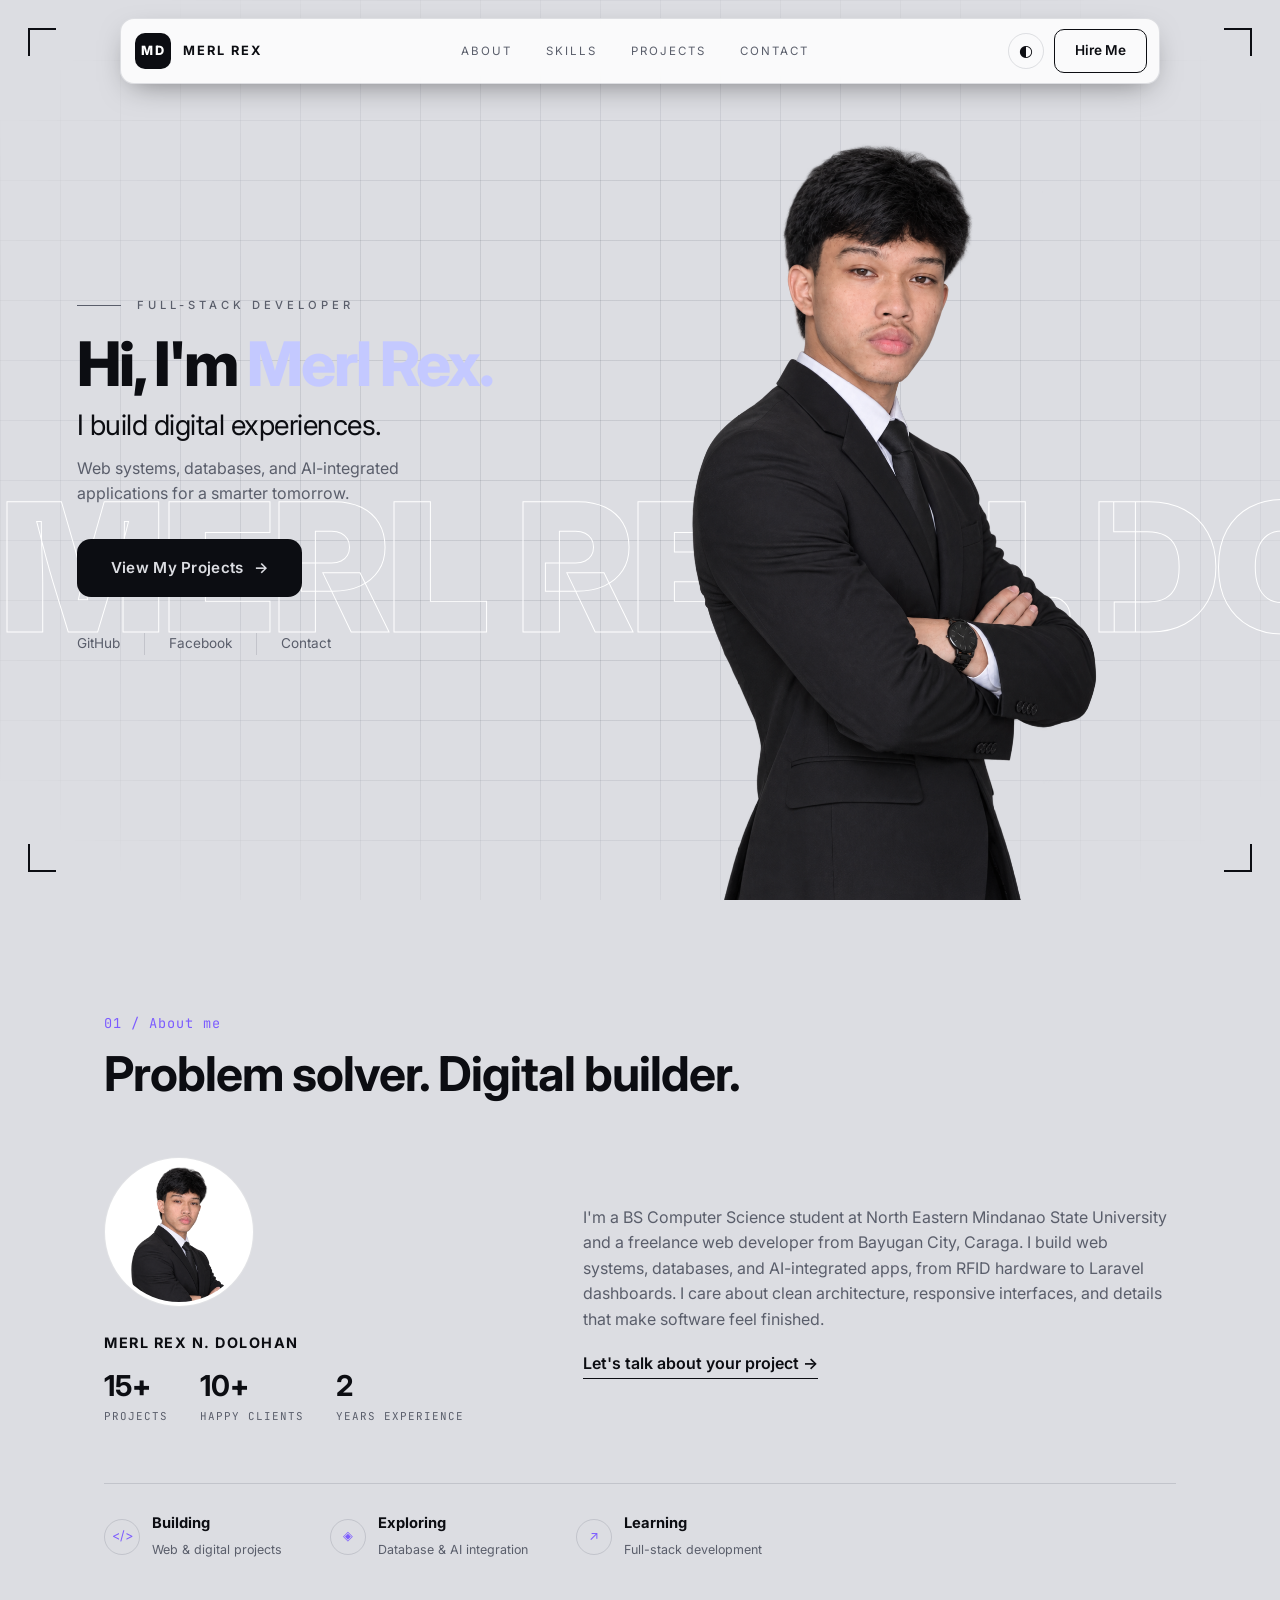
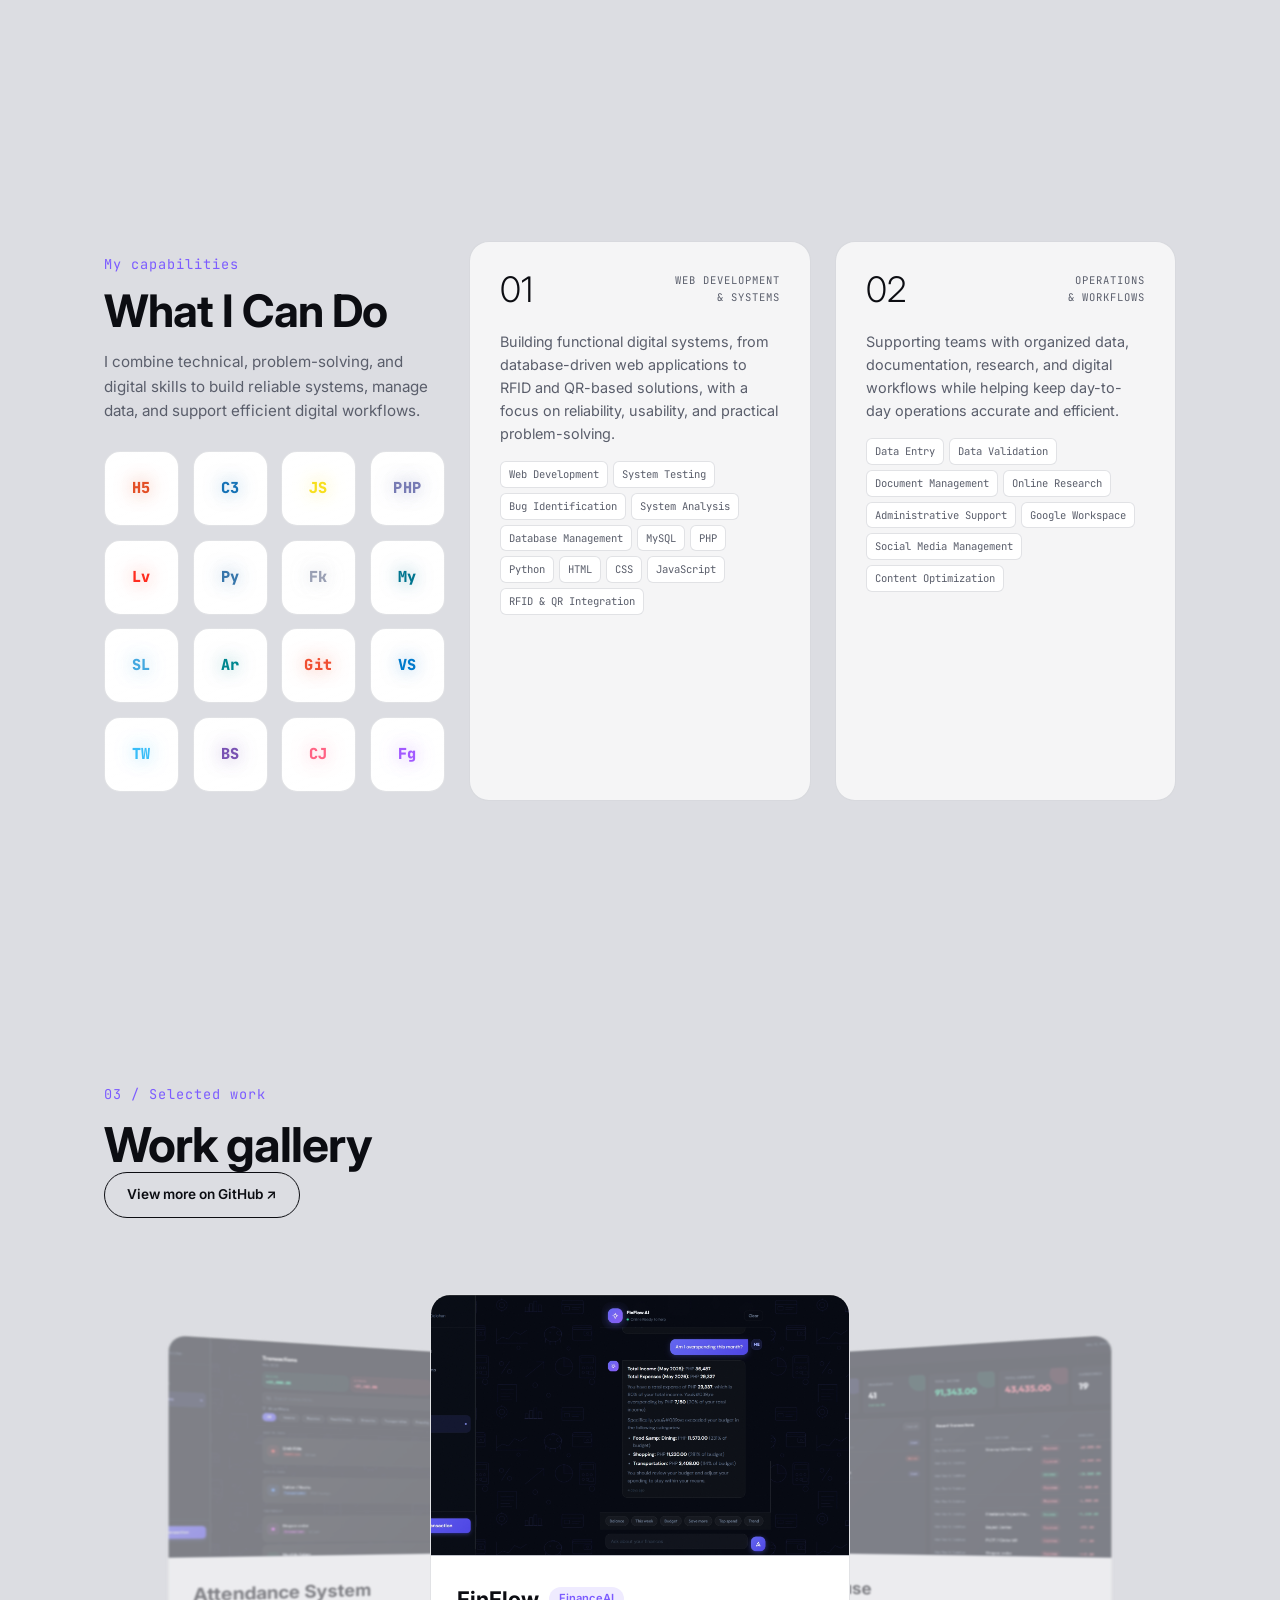
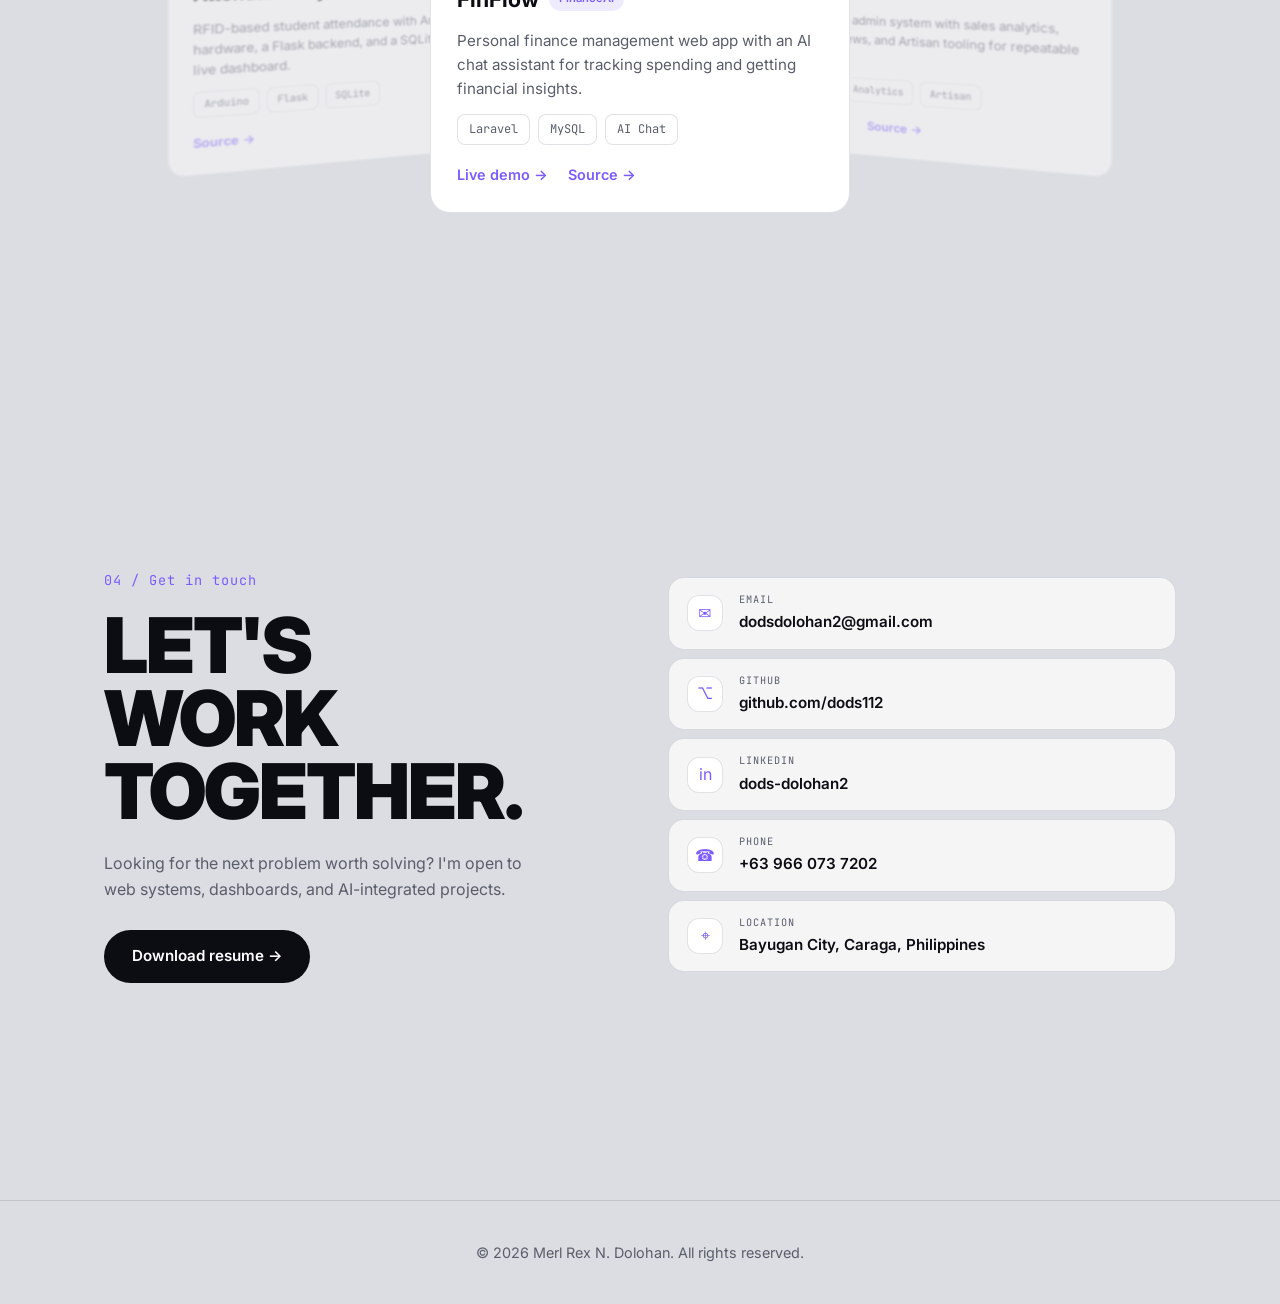
==== commit 8666afd2: "update on theme theme" ====
--- a/index.html
+++ b/index.html
@@ -335,13 +335,36 @@
         startHero();
     }, 2800);
 }
-
-        // ---------- Theme toggle ----------
+    const themeBtn = $('#themeToggle');
         $('#themeToggle').addEventListener('click', () => {
-            const next = root.getAttribute('data-theme') === 'dark' ? 'light' : 'dark';
-            root.setAttribute('data-theme', next);
-            localStorage.setItem('theme', next);
-        });
+    const next = root.getAttribute('data-theme') === 'dark' ? 'light' : 'dark';
+    const apply = () => {
+        root.setAttribute('data-theme', next);
+        localStorage.setItem('theme', next);
+    };
+
+    // Browsers without View Transitions (such as Firefox) get a smooth color fade
+    if (!document.startViewTransition || reduce) {
+        root.classList.add('theme-fade');
+        apply();
+        setTimeout(() => root.classList.remove('theme-fade'), 700);
+        return;
+    }
+
+    // Circle that spreads out from the toggle button
+    const r = themeBtn.getBoundingClientRect();
+    const x = r.left + r.width / 2;
+    const y = r.top + r.height / 2;
+    const radius = Math.hypot(Math.max(x, innerWidth - x), Math.max(y, innerHeight - y));
+
+    const t = document.startViewTransition(apply);
+    t.ready.then(() => {
+        root.animate(
+            { clipPath: [`circle(0px at ${x}px ${y}px)`, `circle(${radius}px at ${x}px ${y}px)`] },
+            { duration: 700, easing: 'cubic-bezier(0.2, 0.7, 0.2, 1)', pseudoElement: '::view-transition-new(root)' }
+        );
+    });
+});
 
         // ---------- Mobile menu ----------
         const navLinks = $('#navLinks');
--- a/style.css
+++ b/style.css
@@ -1667,4 +1667,16 @@
   .contact-big {
     font-size: 1.9rem;
   }
+}
+
+/* ========== THEME SWITCH ANIMATION ========== */
+::view-transition-old(root),
+::view-transition-new(root) {
+    animation: none;
+    mix-blend-mode: normal;
+}
+
+html.theme-fade,
+html.theme-fade * {
+    transition: background-color 0.6s ease, color 0.6s ease, border-color 0.6s ease !important;
 }
